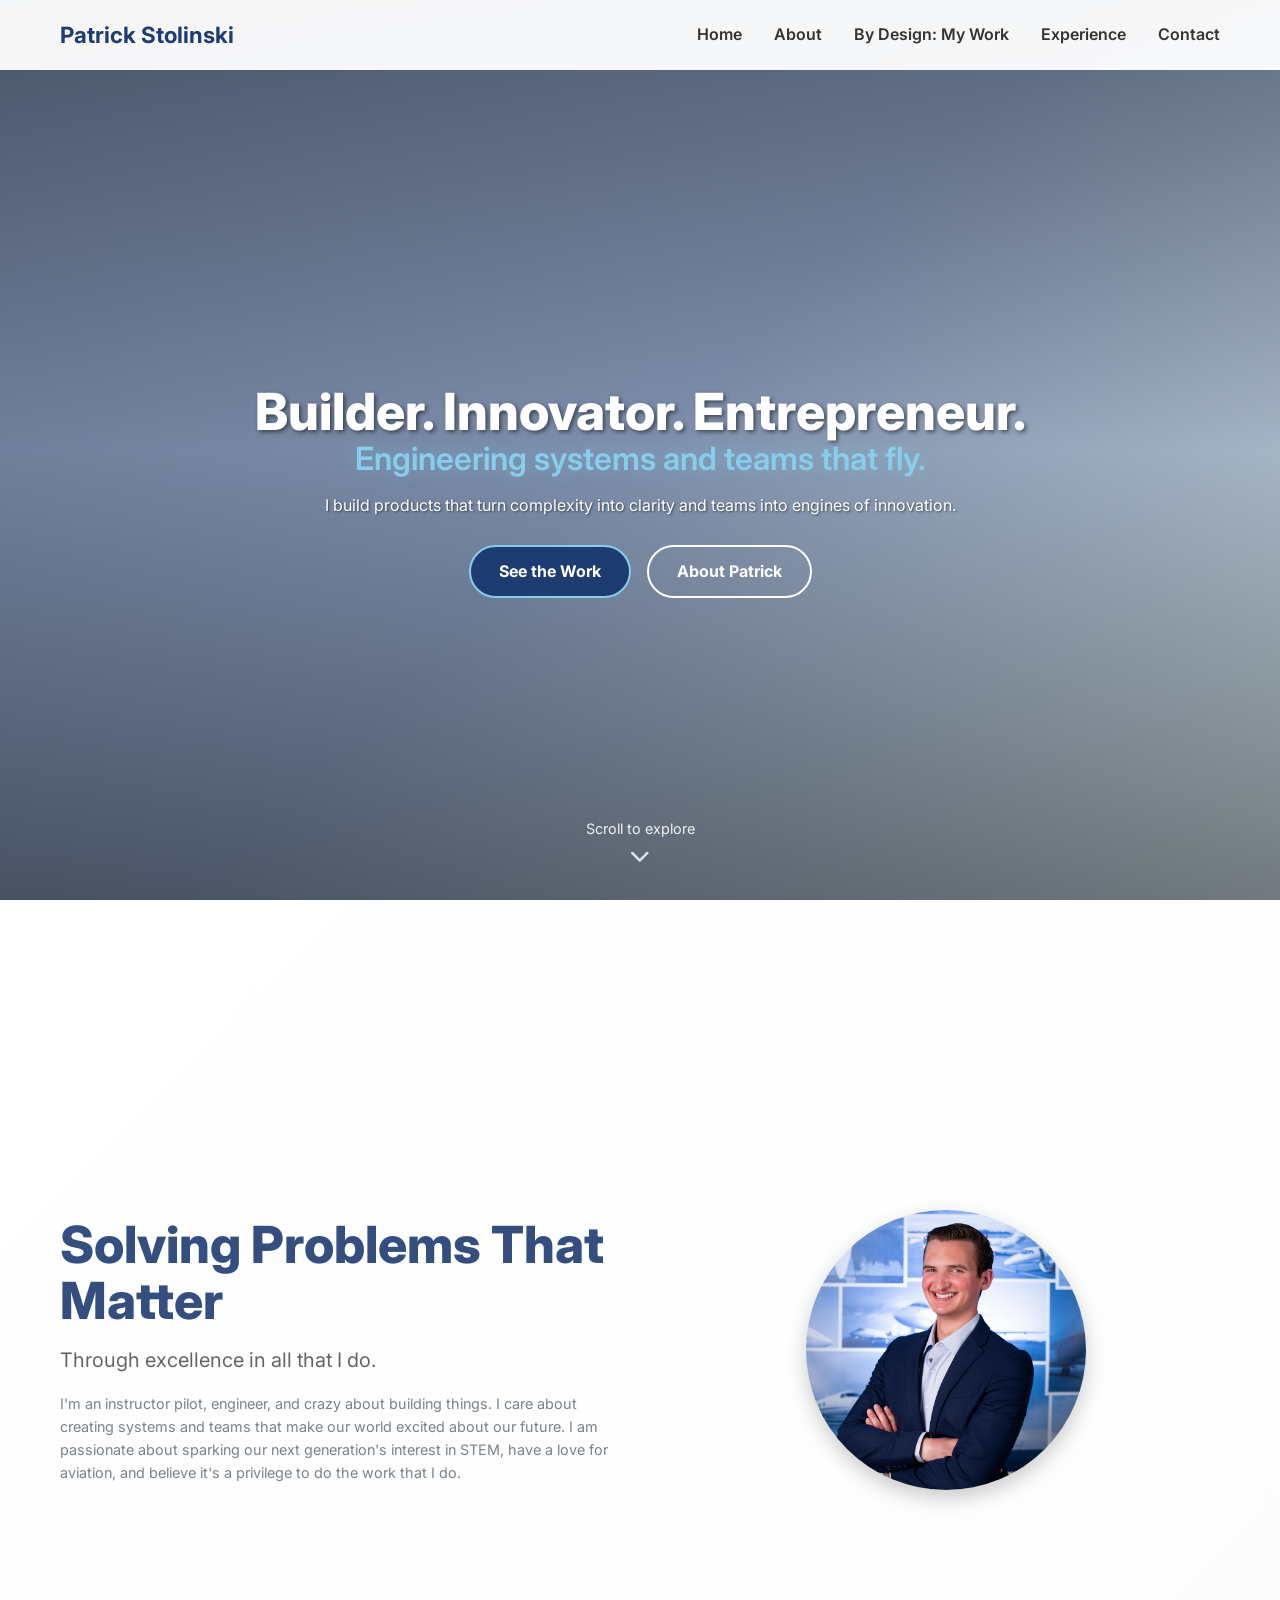
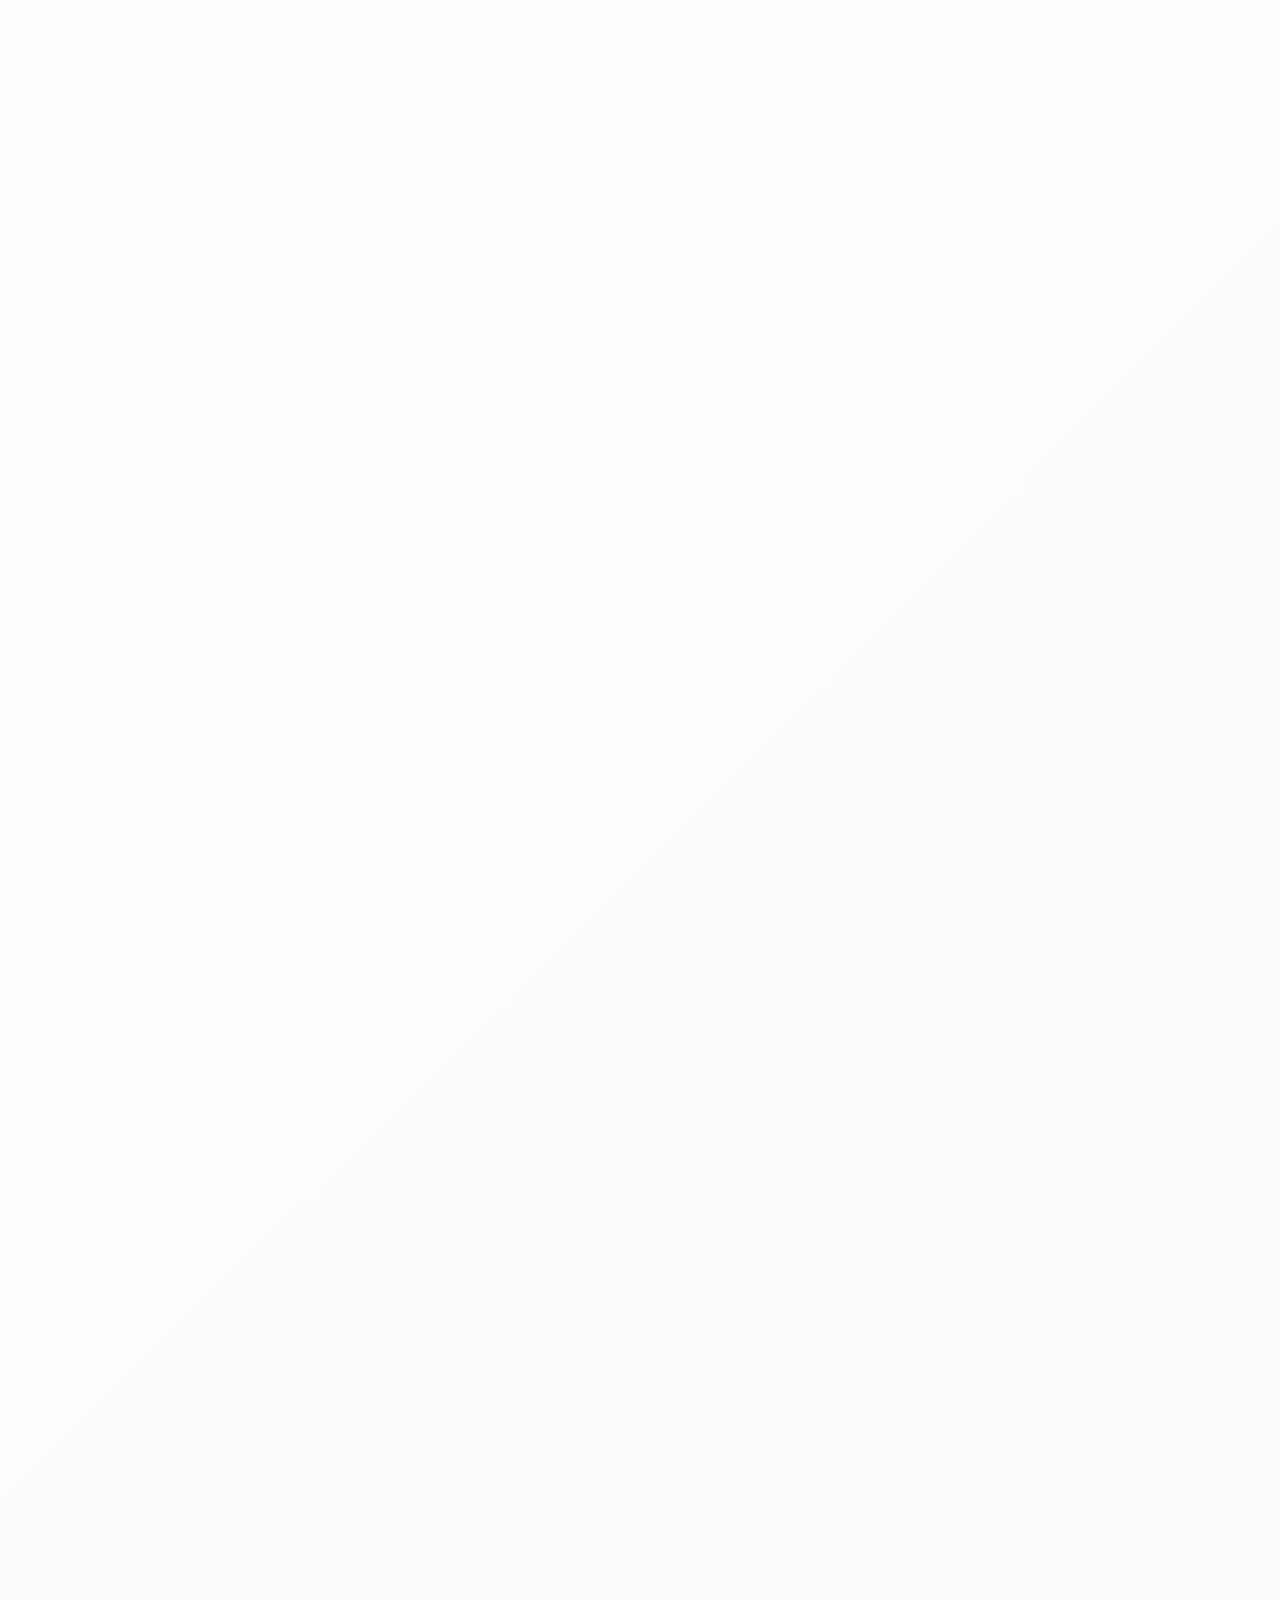
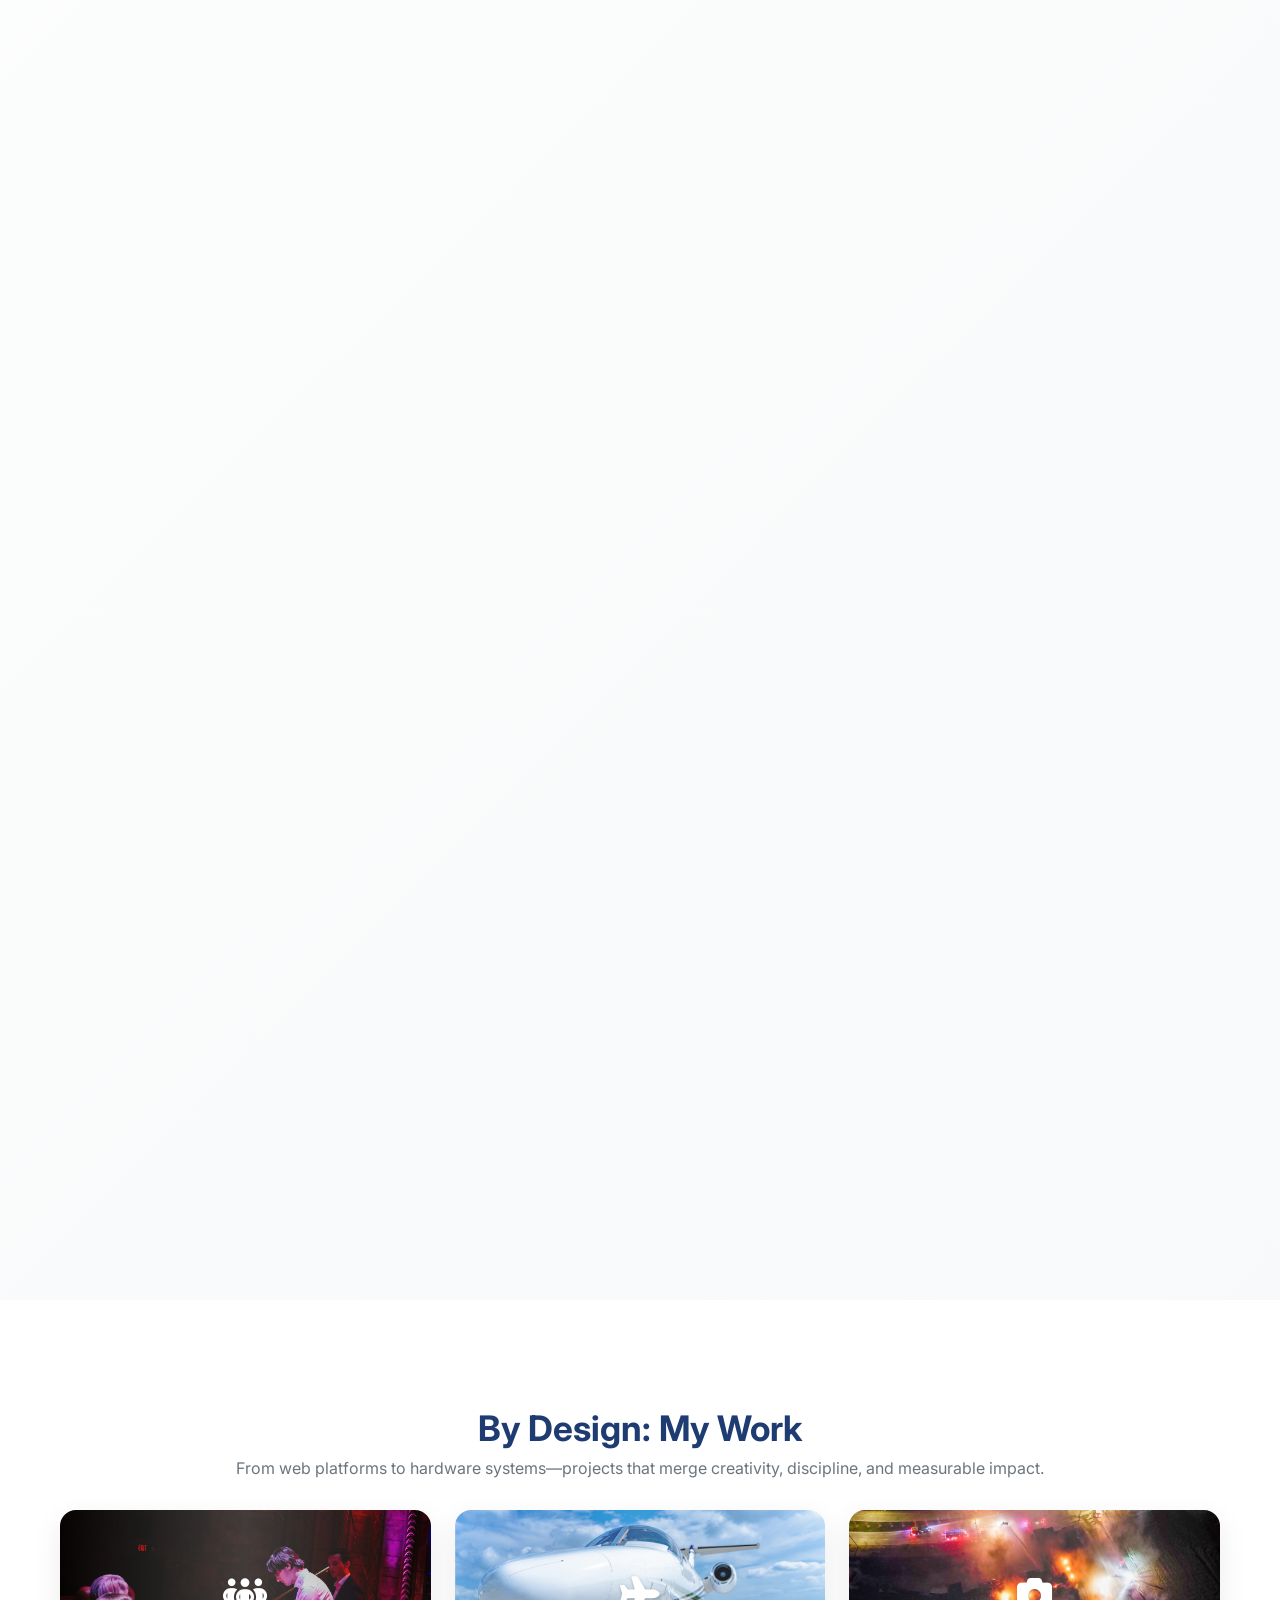
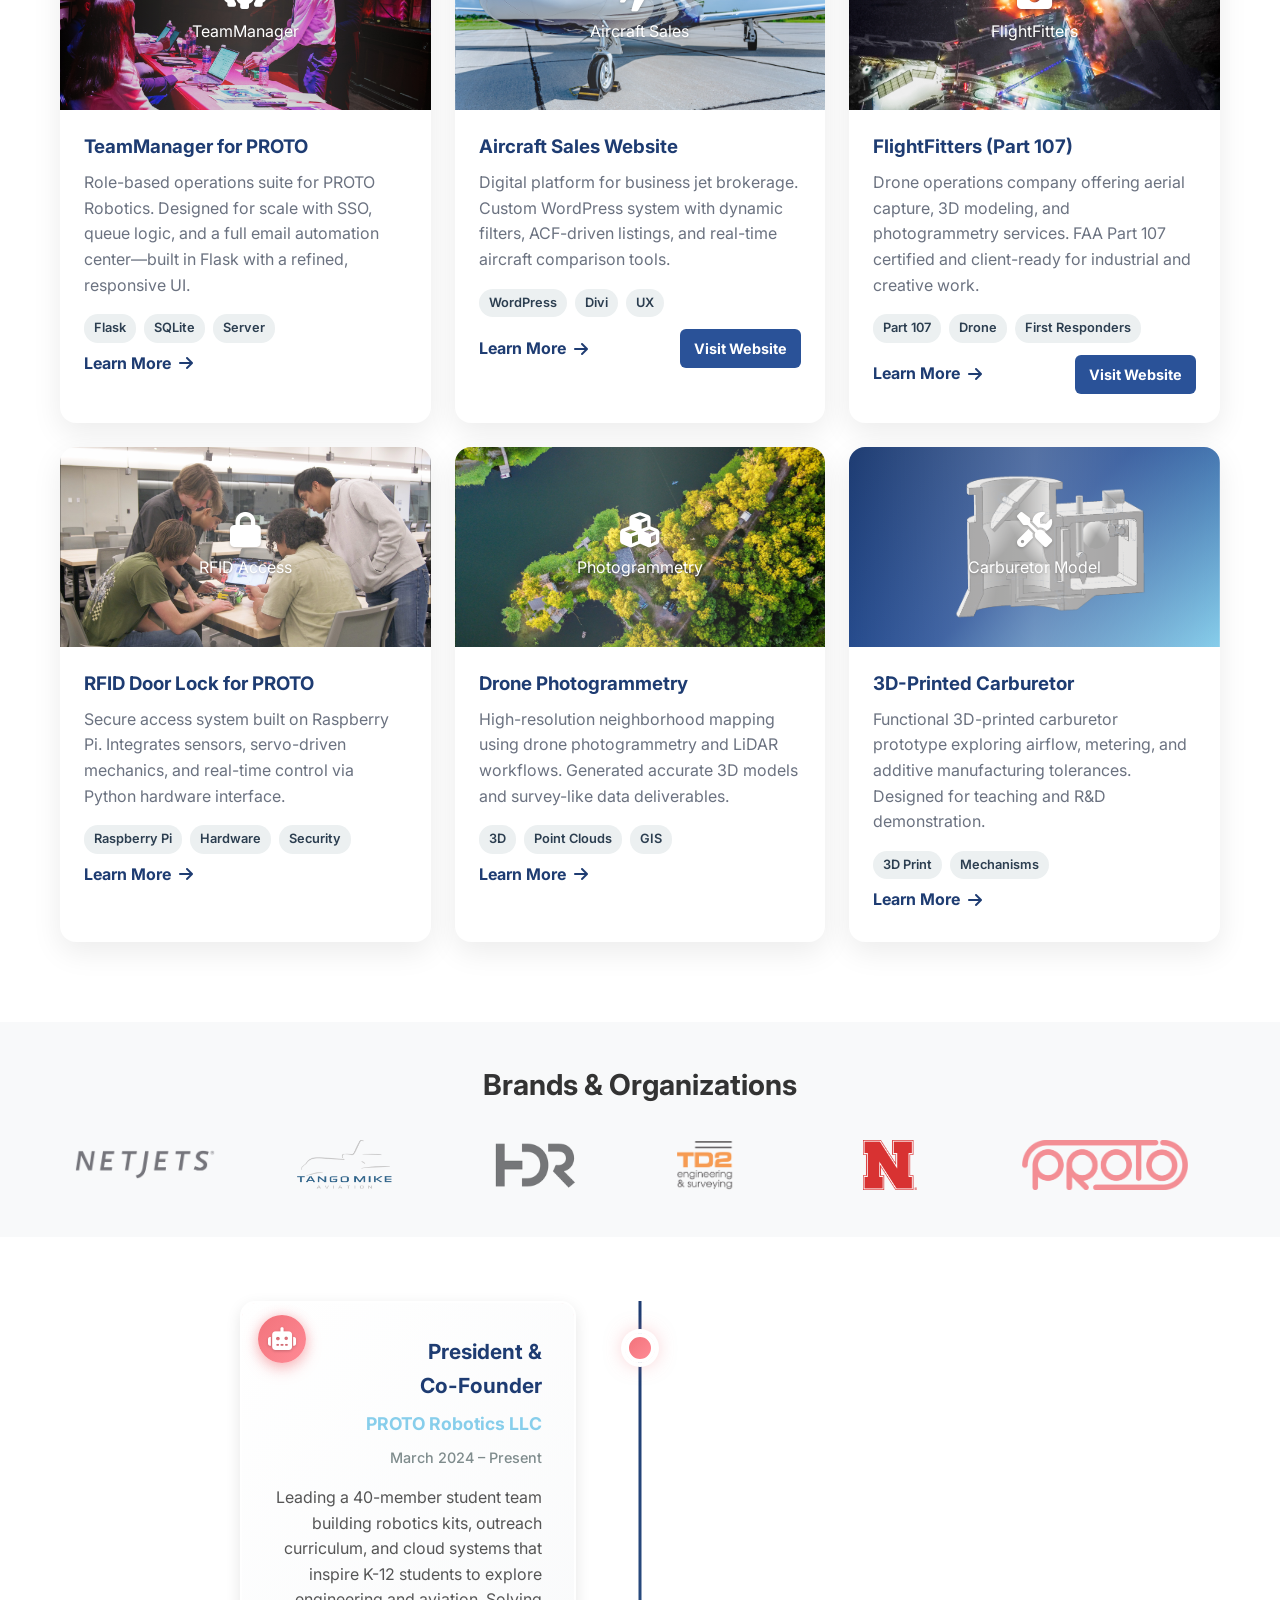
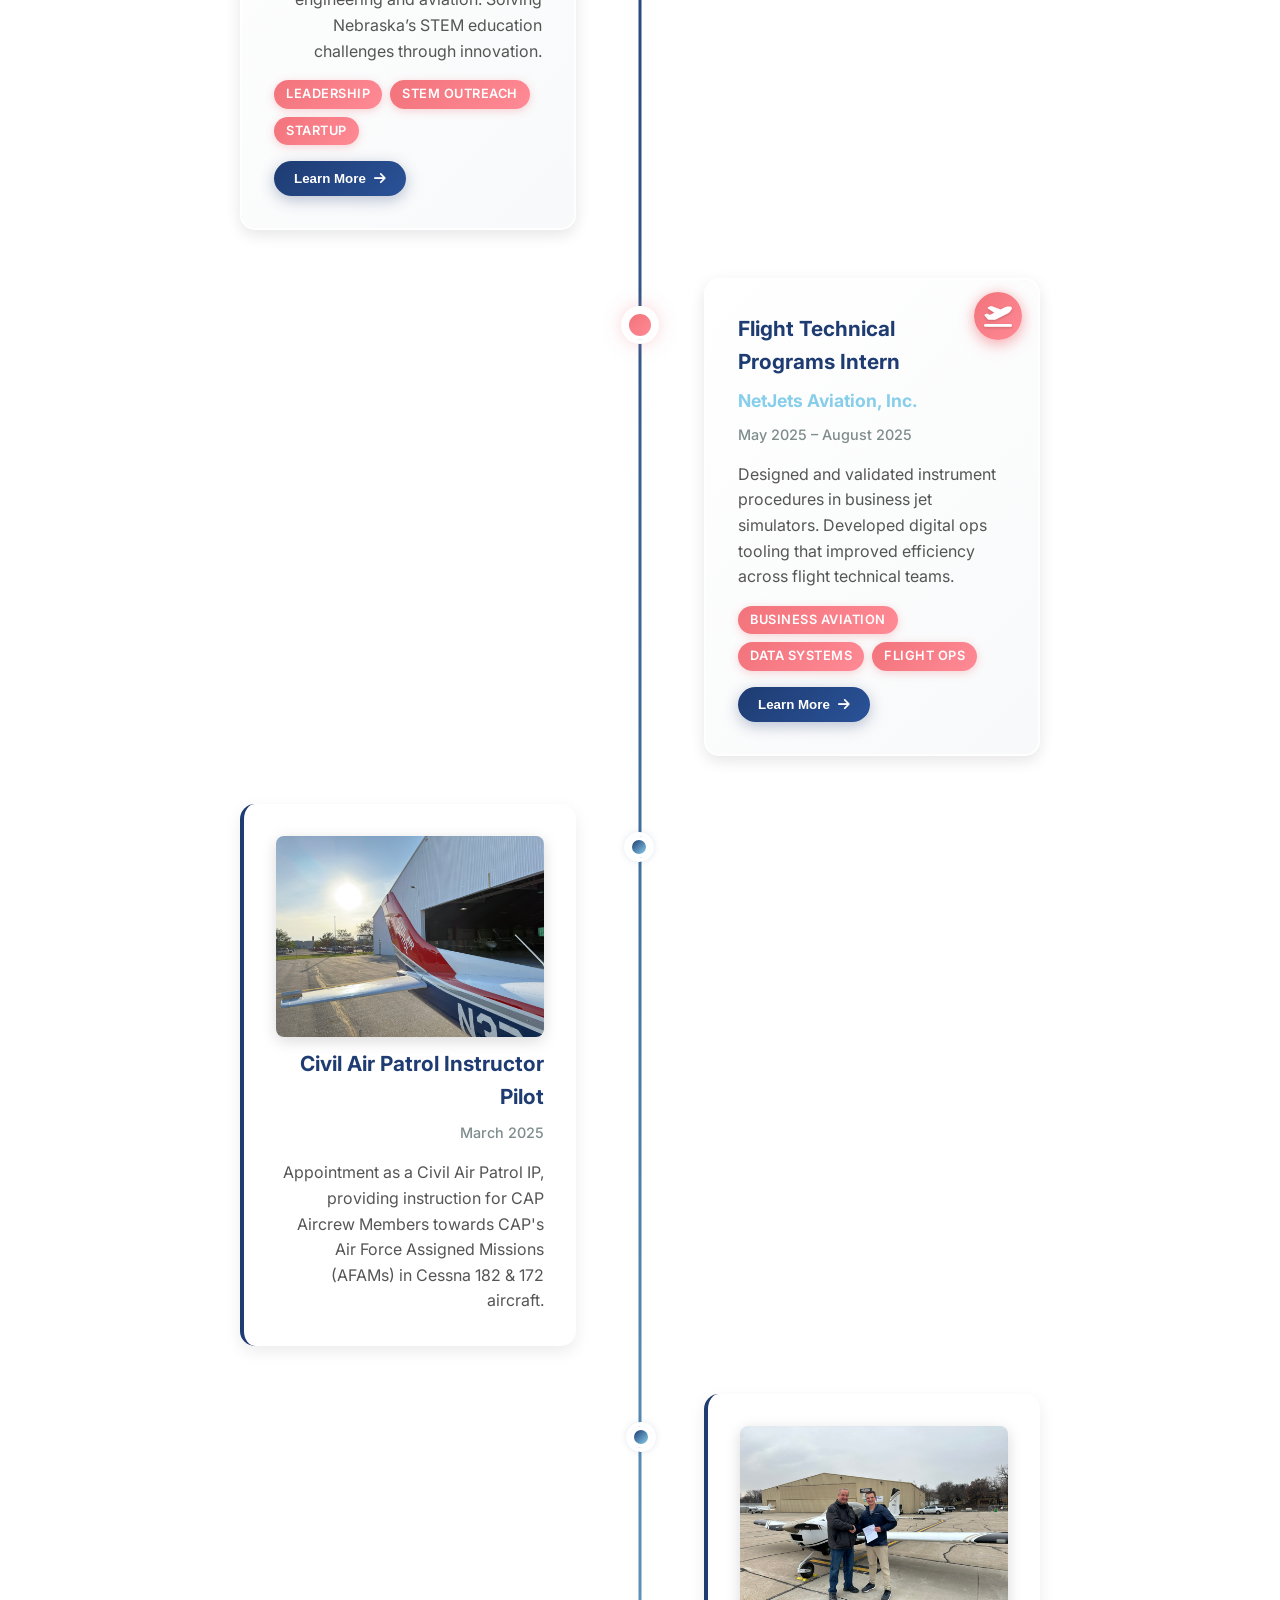
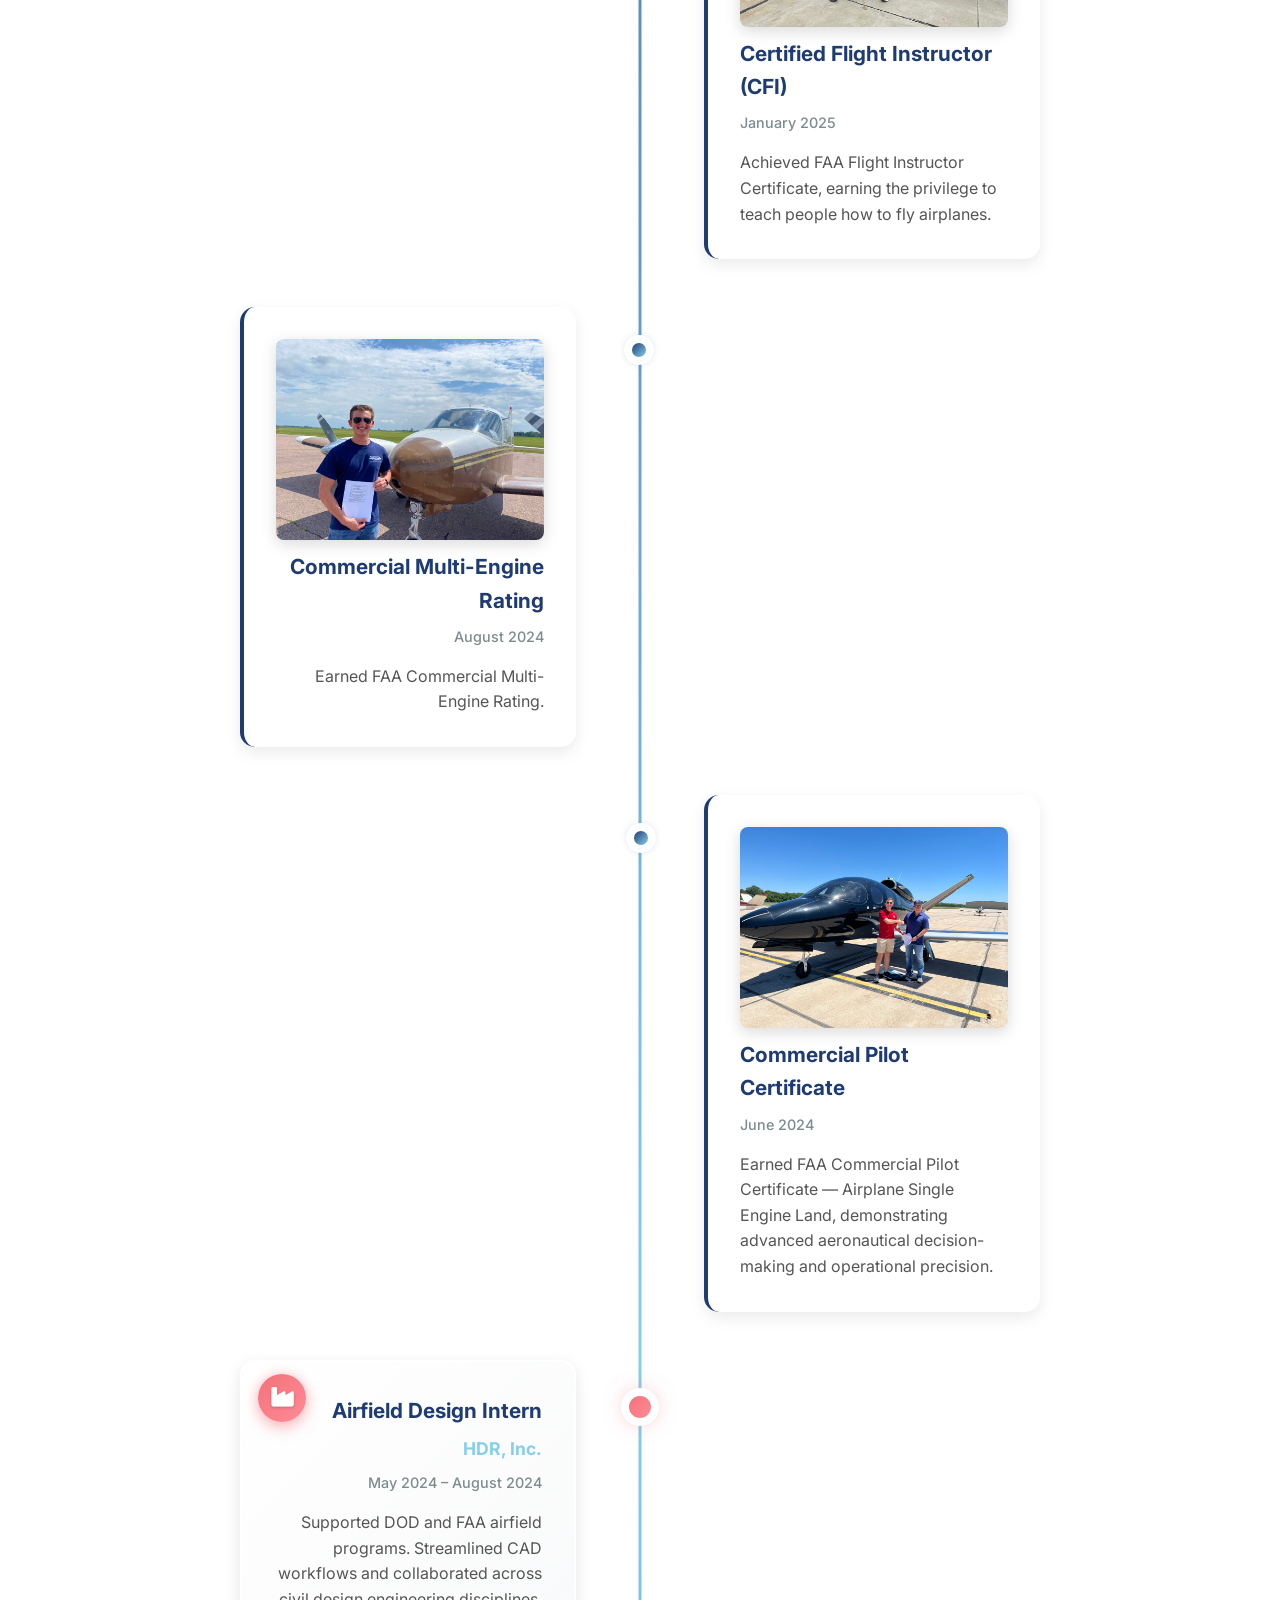
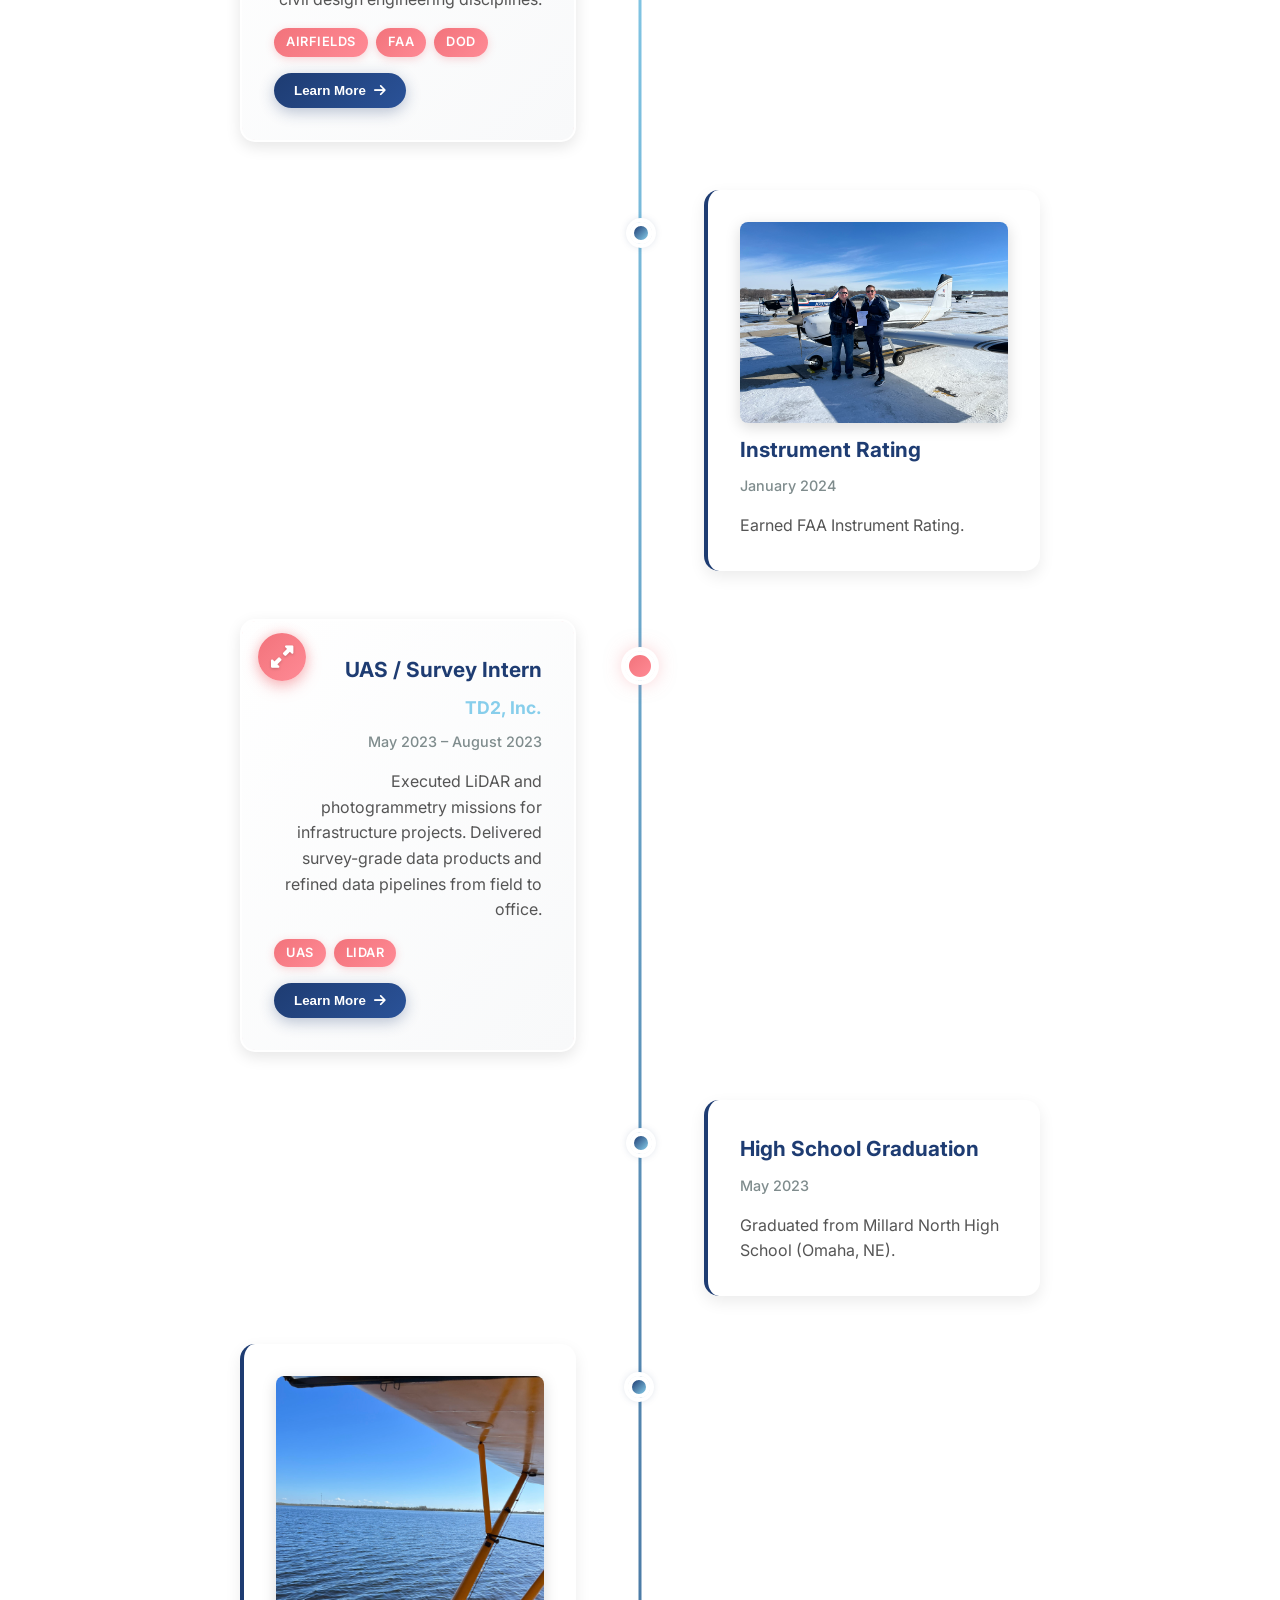
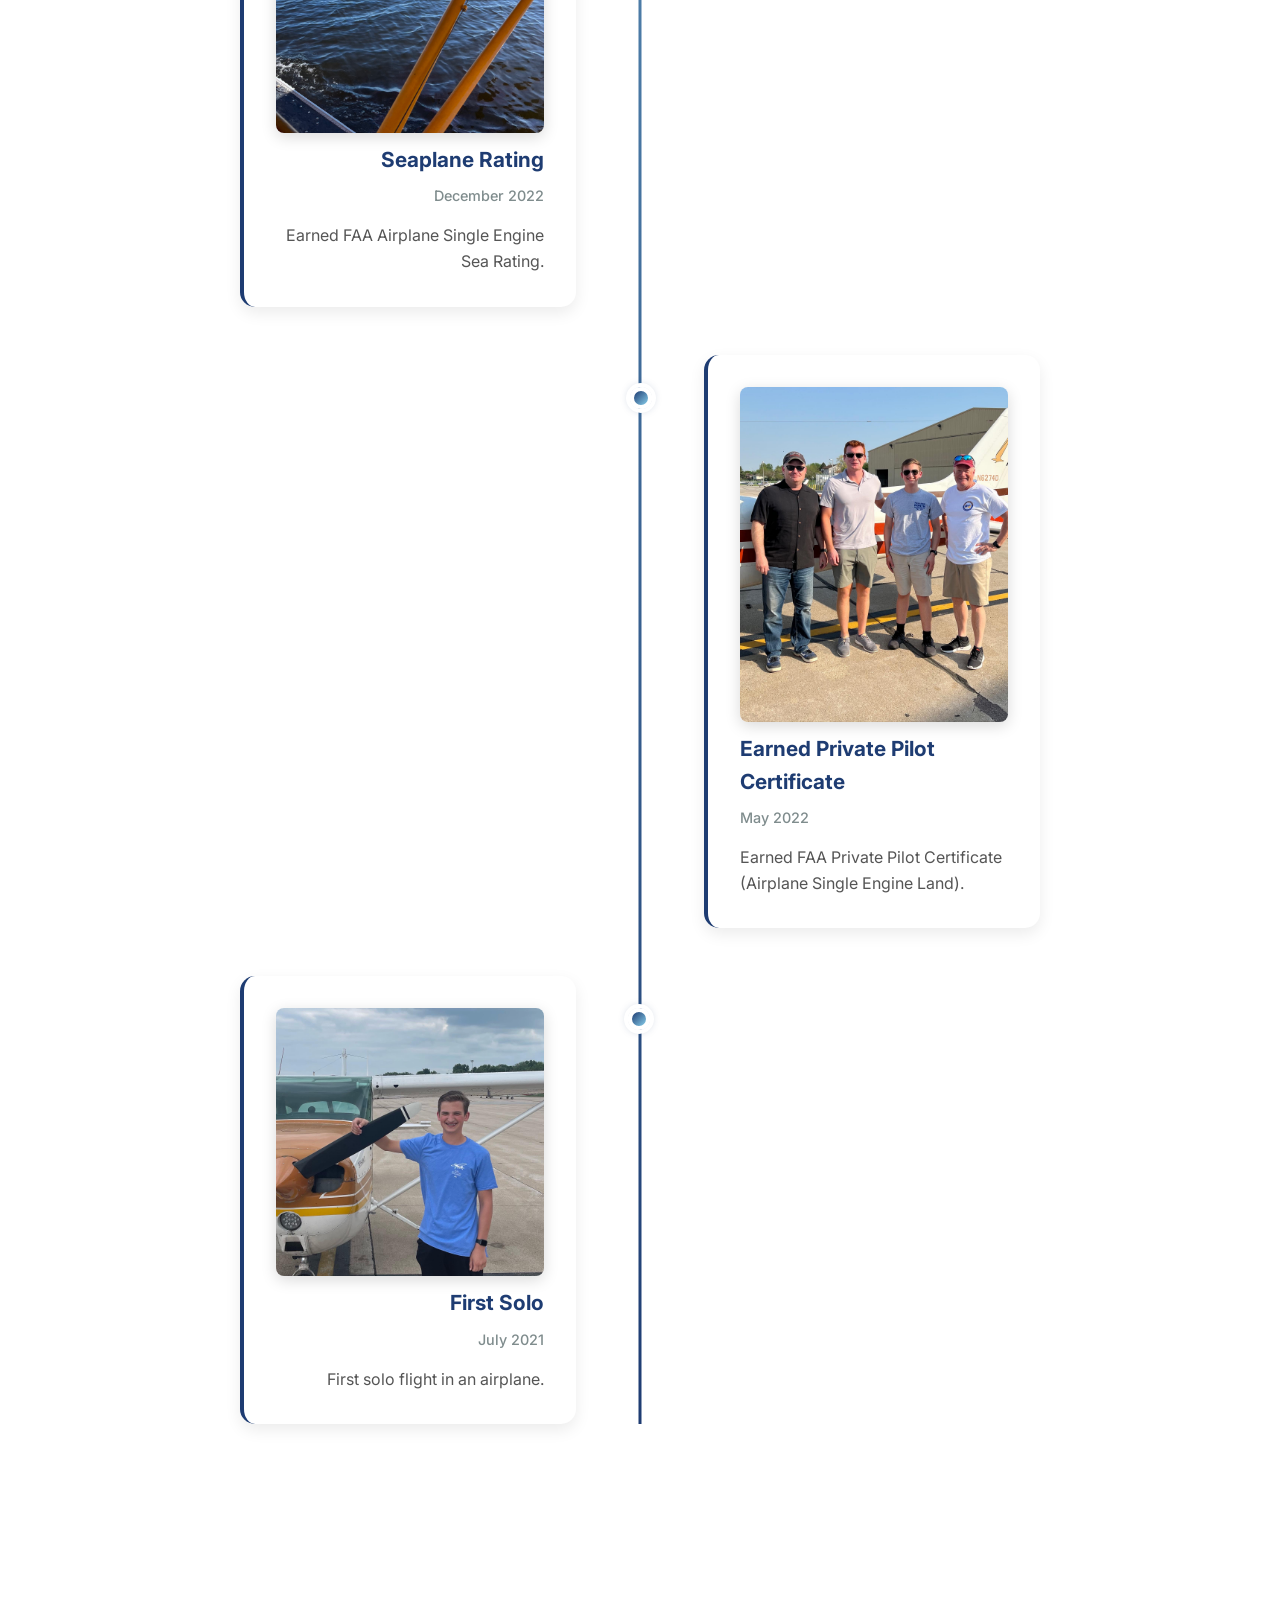
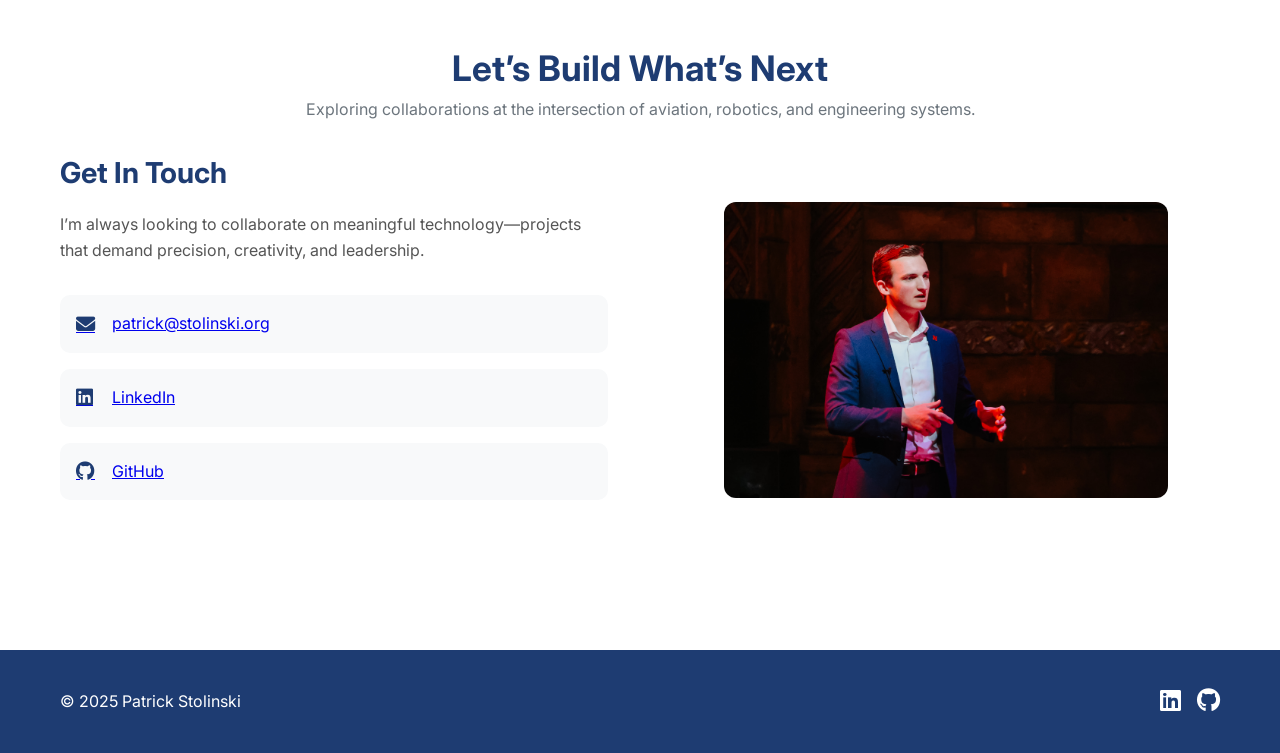
==== index.html @ f9005279 "Wording changes" ====
﻿<!DOCTYPE html>
<html lang="en">

<head>
  <!-- Basic Meta -->
  <meta charset="utf-8" />
  <meta name="viewport" content="width=device-width, initial-scale=1" />
  <title>Patrick Stolinski</title>

  <meta name="description"
    content="Portfolio of Patrick Stolinski — Aviation, Robotics, and Engineering Systems. Flight instructor, founder, and engineer specializing in technical design and leadership.">
  <meta name="keywords"
    content="Patrick Stolinski, aviation, robotics, engineering, NetJets, PROTO Robotics, flight instructor, embedded systems, web design, automation, education">

  <meta property="og:title" content="Patrick Stolinski">
  <meta property="og:description" content="Engineering precision and imagination — building systems that fly.">
  <meta property="og:image" content="https://patrickstolinski.com/img/preview.jpg">
  <meta property="og:type" content="website">
  <meta property="og:url" content="https://patrickstolinski.com">

  <!-- Google tag (gtag.js) -->
  <script async src="https://www.googletagmanager.com/gtag/js?id=G-W208R3FY4E"></script>
  <script>
    window.dataLayer = window.dataLayer || [];
    function gtag() { dataLayer.push(arguments); }
    gtag('js', new Date());

    gtag('config', 'G-W208R3FY4E');
  </script>

  <link rel="icon" type="image/svg+xml" href="favicon.svg">

  <!-- Styles & Fonts -->
  <link rel="stylesheet" href="styles.css" />
  <link rel="stylesheet" href="mobile.css" media="(max-width: 768px)" />
  <link href="https://fonts.googleapis.com/css2?family=Inter:wght@300;400;600;700&display=swap" rel="stylesheet" />
  <link rel="stylesheet" href="https://cdnjs.cloudflare.com/ajax/libs/font-awesome/6.5.0/css/all.min.css" />
</head>

<body>

  <!-- NAV -->
  <nav class="navbar">
    <div class="nav-container">
      <div class="nav-logo">
        <h2>Patrick Stolinski</h2>
      </div>
      <ul class="nav-menu">
        <li class="nav-item"><a href="#home" class="nav-link">Home</a></li>
        <li class="nav-item"><a href="#about" class="nav-link">About</a></li>
        <li class="nav-item"><a href="#projects" class="nav-link">By Design: My Work</a></li>
        <li class="nav-item"><a href="#experience" class="nav-link">Experience</a></li>
        <li class="nav-item"><a href="#contact" class="nav-link">Contact</a></li>
      </ul>
      <div class="hamburger"><span class="bar"></span><span class="bar"></span><span class="bar"></span></div>
    </div>
  </nav>

  <!-- HERO -->
  <section id="home" class="hero">
    <div class="video-background">
      <video autoplay muted playsinline webkit-playsinline loop preload="auto" poster="img/drone-poster.jpg">
        <source src="drone-footage.mp4" type="video/mp4" />
      </video>
      <div class="video-overlay"></div>
    </div>

    <div class="hero-content">
      <div class="hero-text">
        <h1 class="hero-title">
          Builder. Innovator. Entrepreneur.
          <span class="highlight">Engineering systems and teams that fly.</span>
        </h1>
        <p class="hero-subtitle">
          I build products that turn complexity into clarity and teams into
          engines of innovation.
        </p>
        <div class="hero-buttons">
          <a href="#projects" class="btn btn-primary">See the Work</a>
          <a href="#about" class="btn btn-secondary">About Patrick</a>
        </div>
      </div>
    </div>
    <div class="scroll-indicator">
      <div class="scroll-text">Scroll to explore</div>
      <div class="scroll-arrow"><i class="fas fa-chevron-down"></i></div>
    </div>
  </section>

  <!-- SCROLL SECTIONS -->
  <div class="scroll-container">
    <section id="about" class="scroll-section about-section">
      <div class="section-content">
        <div class="scroll-text">
          <h2 class="scroll-title">Solving Problems That Matter</h2>
          <p class="scroll-subtitle">Through excellence in all that I do.</p>
          <p class="scroll-description">I'm an instructor pilot, engineer, and crazy about building things. I care about
            creating systems and teams that make our world excited about our future. I am passionate about sparking our
            next generation's interest in STEM, have a love for aviation, and believe it's a privilege to do the work
            that I do.</p>
        </div>
        <div class="scroll-visual">
          <div class="portrait-card">
            <img src="img/patrick.jpg" alt="Portrait of Patrick Stolinski">
          </div>
        </div>

      </div>
    </section>

    <section class="scroll-section journey-section">
      <div class="section-content">
        <div class="scroll-text">
          <h2 class="scroll-title">Where Passion Meets Innovation</h2>
          <p class="scroll-subtitle">A background in private aviation and robotics engineering. Startup focused.</p>
          <p class="scroll-description">Whether building digital tools for pilots or hardware products for students, I
            chase one standard—operational excellence through passion for my work.</p>
        </div>
        <div class="scroll-visual">
          <div class="innovation-image">
            <img src="img/innovation.jpg" alt="Patrick speaking at a public event.">
          </div>
        </div>
      </div>
    </section>

    <section class="scroll-section skills-section">
      <div class="section-content">
        <div class="scroll-text">
          <h2 class="scroll-title">Capabilities & Certifications</h2>
          <p class="scroll-subtitle">Aviation, automation, and engineered systems.</p>
          <p class="scroll-description">A blend of flight experience, robotics, and team
            engineering—connected by a design philosophy rooted in reliability, elegance, and results.</p>
        </div>
        <div class="scroll-visual">
          <div class="skills-grid">
            <div class="skill-item"><i class="fas fa-plane-departure"></i>
              <h4>Commercial Pilot / CFI</h4>
              <p>Flight Instructor & Commercial Pilot Certificates.</p>
            </div>
            <div class="skill-item"><i class="fas fa-microchip"></i>
              <h4>Artificial Intelligence & Systems Design</h4>
              <p>Leveraging today's tools and methods to build tomorrow's solutions.</p>
            </div>
            <div class="skill-item"><i class="fas fa-diagram-project"></i>
              <h4>UNL - Robotics Engineering</h4>
              <p>A background in computer, mechanical, and electrical engineering.</p>
            </div>
            <div class="skill-item"><i class="fas fa-sitemap"></i>
              <h4>Team Leadership</h4>
              <p>A history of building teams of people to solve problems.</p>
            </div>
          </div>
        </div>
      </div>
    </section>

    <section class="scroll-section stats-section">
      <div class="section-content">
        <div class="scroll-text">
          <h2 class="scroll-title">Impact</h2>
          <p class="scroll-subtitle">Quantifiable outcomes across aviation, engineering, and outreach.</p>
        </div>

        <div class="scroll-visual">
          <div class="stats-display">
            <div class="stat-item">
              <div class="stat-number" data-target="419">0</div>
              <div class="stat-label">Flight Hours Logged</div>
            </div>
            <div class="stat-item">
              <div class="stat-number" data-target="3.97">0</div>
              <div class="stat-label">University GPA</div>
            </div>
            <div class="stat-item">
              <div class="stat-number" data-target="8">0</div>
              <div class="stat-label">FAA Ratings</div>
            </div>
            <div class="stat-item">
              <div class="stat-number" data-target="250">0</div>
              <div class="stat-label">Students Reached Through PROTO Robotics</div>
            </div>
            <div class="stat-item">
              <div class="stat-number" data-target="20">0</div>
              <div class="stat-label">Years on Earth</div>
            </div>
          </div>
        </div>
      </div>
    </section>


  </div>

  <!-- PROJECTS -->
  <section id="projects" class="projects">
    <div class="container">
      <div class="section-header">
        <h2>By Design: My Work</h2>
        <p>From web platforms to hardware systems—projects that merge creativity, discipline, and measurable impact.</p>
      </div>

      <div class="projects-grid">
        <!-- TeamManager -->
        <article class="project-card" data-project="teammanager">
          <div class="project-image" style="--img:url('img/teammanager.jpg')">
            <div class="project-placeholder"><i class="fas fa-people-group"></i>
              <p>TeamManager</p>
            </div>
          </div>
          <div class="project-content">
            <h3>TeamManager for PROTO</h3>
            <p>Role-based operations suite for PROTO Robotics. Designed for scale with SSO, queue logic, and a full
              email automation center—built in Flask with a refined, responsive UI.</p>
            <div class="project-tags"><span class="tag">Flask</span><span class="tag">SQLite</span><span
                class="tag">Server</span></div>
            <a href="#" class="project-link">Learn More <i class="fas fa-arrow-right"></i></a>
          </div>
        </article>

        <!-- Aircraft Sales -->
        <article class="project-card" data-project="aircraftsales">
          <div class="project-image" style="--img:url('img/aircraft-sales.jpg')">
            <div class="project-placeholder"><i class="fas fa-plane"></i>
              <p>Aircraft Sales</p>
            </div>
          </div>
          <div class="project-content">
            <h3>Aircraft Sales Website</h3>
            <p>Digital platform for business jet brokerage. Custom WordPress system with dynamic filters, ACF-driven
              listings, and real-time aircraft comparison tools.</p>
            <div class="project-tags">
              <span class="tag">WordPress</span>
              <span class="tag">Divi</span>
              <span class="tag">UX</span>
            </div>
            <div class="project-buttons">
              <a href="#" class="project-link">Learn More <i class="fas fa-arrow-right"></i></a>
              <a href="https://tangomike.aero" target="_blank" rel="noopener noreferrer" class="btn small website-btn"
                data-nomodal>
                Visit Website
              </a>
            </div>
          </div>
        </article>


        <!-- FlightFitters -->
        <article class="project-card" data-project="flightfitters">
          <div class="project-image" style="--img:url('img/flightfitters.jpg')">
            <div class="project-placeholder"><i class="fas fa-camera"></i>
              <p>FlightFitters</p>
            </div>
          </div>
          <div class="project-content">
            <h3>FlightFitters (Part 107)</h3>
            <p>Drone operations company offering aerial capture, 3D modeling, and photogrammetry services. FAA Part 107
              certified and client-ready for industrial and creative work.</p>
            <div class="project-tags">
              <span class="tag">Part 107</span>
              <span class="tag">Drone</span>
              <span class="tag">First Responders</span>
            </div>
            <div class="project-buttons">
              <a href="#" class="project-link">Learn More <i class="fas fa-arrow-right"></i></a>
              <a href="https://flightfitters.com" target="_blank" rel="noopener noreferrer"
                class="btn small website-btn" data-nomodal>
                Visit Website
              </a>
            </div>
          </div>
        </article>


        <!-- RFID Lock -->
        <article class="project-card" data-project="rfidaccess">
          <div class="project-image" style="--img:url('img/prototeam.jpeg')">
            <div class="project-placeholder"><i class="fas fa-lock"></i>
              <p>RFID Access</p>
            </div>
          </div>
          <div class="project-content">
            <h3>RFID Door Lock for PROTO</h3>
            <p>Secure access system built on Raspberry Pi. Integrates sensors, servo-driven mechanics, and real-time
              control via Python hardware interface.</p>
            <div class="project-tags"><span class="tag">Raspberry Pi</span><span class="tag">Hardware</span><span
                class="tag">Security</span></div>
            <a href="#" class="project-link">Learn More <i class="fas fa-arrow-right"></i></a>
          </div>
        </article>

        <!-- Photogrammetry -->
        <article class="project-card" data-project="photogrammetry">
          <div class="project-image" style="--img:url('img/photogrammetry.jpg')">
            <div class="project-placeholder"><i class="fas fa-cubes"></i>
              <p>Photogrammetry</p>
            </div>
          </div>
          <div class="project-content">
            <h3>Drone Photogrammetry</h3>
            <p>High-resolution neighborhood mapping using drone photogrammetry and LiDAR workflows. Generated accurate
              3D models and survey-like data deliverables.</p>
            <div class="project-tags"><span class="tag">3D</span><span class="tag">Point Clouds</span><span
                class="tag">GIS</span></div>
            <a href="#" class="project-link">Learn More <i class="fas fa-arrow-right"></i></a>
          </div>
        </article>

        <!-- Carburetor -->
        <article class="project-card" data-project="carburetor">
          <div class="project-image" style="--img:url('img/carb.png')">
            <div class="project-placeholder"><i class="fas fa-screwdriver-wrench"></i>
              <p>Carburetor Model</p>
            </div>
          </div>
          <div class="project-content">
            <h3>3D-Printed Carburetor</h3>
            <p>Functional 3D-printed carburetor prototype exploring airflow, metering, and additive manufacturing
              tolerances. Designed for teaching and R&D demonstration.</p>
            <div class="project-tags"><span class="tag">3D Print</span><span class="tag">Mechanisms</span></div>
            <a href="#" class="project-link">Learn More <i class="fas fa-arrow-right"></i></a>
          </div>
        </article>
      </div>
    </div>
  </section>

  <section class="brands">
    <div class="container">
      <h3>Brands & Organizations</h3>
      <div class="brands-logos">
        <a href="https://www.netjets.com" target="_blank" rel="noopener noreferrer">
          <img src="img/netjets.png" alt="NetJets" style="width:140px;">
        </a>
        <a href="https://tangomike.aero" target="_blank" rel="noopener noreferrer">
          <img src="img/tangomike.png" alt="Tango Mike Aviation" style="width:180px;">
        </a>
        <a href="https://hdrinc.com" target="_blank" rel="noopener noreferrer">
          <img src="img/hdr.png" alt="HDR, Inc." style="width:120px;">
        </a>
        <a href="https://www.td2co.com" target="_blank" rel="noopener noreferrer">
          <img src="img/td2.png" alt="TD2, Inc." style="width:140px;">
        </a>
        <a href="https://www.unl.edu" target="_blank" rel="noopener noreferrer">
          <img src="img/unl.png" alt="University of Nebraska–Lincoln" style="width:150px;">
        </a>
        <a id="experience" href="https://protorobotics.org" target="_blank" rel="noopener noreferrer">
          <img src="img/proto.png" alt="PROTO Robotics" style="width:200px;">
        </a>
      </div>
    </div>
  </section>


  <div class="timeline">

    <!-- PROTO Robotics -->
    <div class="timeline-item luxury-brand" data-brand="brand0">
      <div class="timeline-marker luxury-marker"></div>
      <div class="timeline-content luxury-content">
        <div class="brand-logo"><i class="fas fa-robot"></i></div>
        <h3>President &amp;<br>Co-Founder</h3>
        <h4>PROTO Robotics LLC</h4>
        <span class="timeline-date">March 2024 – Present</span>
        <p>Leading a 40-member student team building robotics kits, outreach curriculum, and cloud systems that inspire
          K-12 students to explore engineering and aviation. Solving Nebraska’s STEM education challenges through
          innovation.</p>
        <div class="brand-tags">
          <span class="brand-tag">Leadership</span>
          <span class="brand-tag">STEM Outreach</span>
          <span class="brand-tag">Startup</span>
        </div>
        <button class="brand-learn-more">Learn More <i class="fas fa-arrow-right"></i></button>
      </div>
    </div>


    <!-- NetJets -->
    <div class="timeline-item luxury-brand" data-brand="brand1">
      <div class="timeline-marker luxury-marker"></div>
      <div class="timeline-content luxury-content">
        <div class="brand-logo"><i class="fas fa-plane-departure"></i></div>
        <h3>Flight Technical<br>Programs Intern</h3>
        <h4>NetJets Aviation, Inc.</h4>
        <span class="timeline-date">May 2025 – August 2025</span>
        <p>Designed and validated instrument procedures in business jet simulators. Developed digital ops tooling that
          improved efficiency across flight technical teams.</p>
        <div class="brand-tags">
          <span class="brand-tag">Business Aviation</span>
          <span class="brand-tag">Data Systems</span>
          <span class="brand-tag">Flight Ops</span>
        </div>
        <button class="brand-learn-more">Learn More <i class="fas fa-arrow-right"></i></button>
      </div>
    </div>

    <div class="timeline-item milestone">
      <div class="timeline-marker milestone-marker"></div>
      <div class="timeline-content">
        <div class="timeline-image">
          <img src="img/cap.JPEG" alt="Civil Air Patrol Instructor Pilot">
        </div>
        <h3>Civil Air Patrol Instructor Pilot</h3>
        <span class="timeline-date">March 2025</span>
        <p>Appointment as a Civil Air Patrol IP, providing instruction for CAP Aircrew Members towards CAP's Air Force
          Assigned Missions (AFAMs) in Cessna 182 & 172 aircraft.</p>
      </div>
    </div>

    <div class="timeline-item milestone">
      <div class="timeline-marker milestone-marker"></div>
      <div class="timeline-content">
        <div class="timeline-image">
          <img src="img/cfi.JPEG" alt="Certified Flight Instructor">
        </div>
        <h3>Certified Flight Instructor (CFI)</h3>
        <span class="timeline-date">January 2025</span>
        <p>Achieved FAA Flight Instructor Certificate, earning the privilege to teach people how to fly airplanes.</p>
      </div>
    </div>

    <div class="timeline-item milestone">
      <div class="timeline-marker milestone-marker"></div>
      <div class="timeline-content">
        <div class="timeline-image">
          <img src="img/cmel.JPEG" alt="Commercial Multi-Engine Land">
        </div>
        <h3>Commercial Multi-Engine Rating</h3>
        <span class="timeline-date">August 2024</span>
        <p>Earned FAA Commercial Multi-Engine Rating.</p>
      </div>
    </div>

    <div class="timeline-item milestone">
      <div class="timeline-marker milestone-marker"></div>
      <div class="timeline-content">
        <div class="timeline-image">
          <img src="img/csel.JPEG" alt="Commercial Single Engine Land">
        </div>
        <h3>Commercial Pilot Certificate</h3>
        <span class="timeline-date">June 2024</span>
        <p>Earned FAA Commercial Pilot Certificate — Airplane Single Engine Land, demonstrating advanced aeronautical
          decision-making and operational precision.</p>
      </div>
    </div>

    <!-- HDR -->
    <div class="timeline-item luxury-brand" data-brand="brand2">
      <div class="timeline-marker luxury-marker"></div>
      <div class="timeline-content luxury-content">
        <div class="brand-logo"><i class="fas fa-industry"></i></div>
        <h3>Airfield Design Intern</h3>
        <h4>HDR, Inc.</h4>
        <span class="timeline-date">May 2024 – August 2024</span>
        <p>Supported DOD and FAA airfield programs. Streamlined CAD workflows and collaborated across civil design
          engineering disciplines.</p>
        <div class="brand-tags">
          <span class="brand-tag">Airfields</span>
          <span class="brand-tag">FAA</span>
          <span class="brand-tag">DOD</span>
        </div>
        <button class="brand-learn-more">Learn More <i class="fas fa-arrow-right"></i></button>
      </div>
    </div>

    <div class="timeline-item milestone">
      <div class="timeline-marker milestone-marker"></div>
      <div class="timeline-content">
        <div class="timeline-image">
          <img src="img/ira.JPEG" alt="Instrument Rating Airplane">
        </div>
        <h3>Instrument Rating</h3>
        <span class="timeline-date">January 2024</span>
        <p>Earned FAA Instrument Rating.</p>
      </div>
    </div>

    <!-- TD2 -->
    <div class="timeline-item luxury-brand" data-brand="brand3">
      <div class="timeline-marker luxury-marker"></div>
      <div class="timeline-content luxury-content">
        <div class="brand-logo"><i class="fas fa-up-right-and-down-left-from-center"></i></div>
        <h3>UAS / Survey Intern</h3>
        <h4>TD2, Inc.</h4>
        <span class="timeline-date">May 2023 – August 2023</span>
        <p>Executed LiDAR and photogrammetry missions for infrastructure projects. Delivered survey-grade data products
          and refined data pipelines from field to office.</p>
        <div class="brand-tags">
          <span class="brand-tag">UAS</span>
          <span class="brand-tag">LiDAR</span>
        </div>
        <button class="brand-learn-more">Learn More <i class="fas fa-arrow-right"></i></button>
      </div>
    </div>

    <div class="timeline-item milestone">
      <div class="timeline-marker milestone-marker"></div>
      <div class="timeline-content">
        <h3>High School Graduation</h3>
        <span class="timeline-date">May 2023</span>
        <p>Graduated from Millard North High School (Omaha, NE).</p>
      </div>
    </div>

    <div class="timeline-item milestone">
      <div class="timeline-marker milestone-marker"></div>
      <div class="timeline-content">
        <div class="timeline-image">
          <img src="img/ases.JPEG" alt="Seaplane Rating">
        </div>
        <h3>Seaplane Rating</h3>
        <span class="timeline-date">December 2022</span>
        <p>Earned FAA Airplane Single Engine Sea Rating.</p>
      </div>
    </div>

    <div class="timeline-item milestone">
      <div class="timeline-marker milestone-marker"></div>
      <div class="timeline-content">
        <div class="timeline-image">
          <img src="img/asel.JPEG" alt="Private Pilot Certificate">
        </div>
        <h3>Earned Private Pilot Certificate</h3>
        <span class="timeline-date">May 2022</span>
        <p>Earned FAA Private Pilot Certificate (Airplane Single Engine Land).</p>
      </div>
    </div>

    <div class="timeline-item milestone">
      <div class="timeline-marker milestone-marker"></div>
      <div class="timeline-content">
        <div class="timeline-image">
          <img src="img/solo.JPEG" alt="First Solo">
        </div>
        <h3>First Solo</h3>
        <span class="timeline-date">July 2021</span>
        <p>First solo flight in an airplane.</p>
      </div>
    </div>




  </div>

  <!-- MODAL (content filled by script) -->
  <div id="brand-modal" class="brand-modal">
    <div class="modal-overlay"></div>
    <div class="modal-content">

      <button type="button" class="modal-close" aria-label="Close">&times;</button>
      <div class="modal-header">
        <div class="modal-brand-logo"><i class="fas fa-gem"></i></div>
        <h2 class="modal-title">Role Details</h2>
        <h3 class="modal-company">Company</h3>
        <p class="modal-location"><i class="fas fa-location-dot"></i> Location</p>
      </div>

      <div class="modal-body">
        <div class="modal-image">
          <div class="image-placeholder">
            <i class="fas fa-plane"></i>
            <p>Experience Highlight</p>
          </div>
        </div>
        <div class="modal-details">
          <h4>Key Achievements</h4>
          <ul></ul>
          <h4>Technologies & Skills</h4>
          <div class="modal-skills"></div>
        </div>
      </div>
    </div>
  </div>

  <!-- PROJECT MODAL (content filled by script) -->
  <div id="project-modal" class="project-modal">
    <div class="modal-overlay"></div>
    <div class="modal-content">
      <button type="button" class="modal-close" aria-label="Close">&times;</button>

      <div class="modal-header">
        <div class="modal-project-logo"><i class="fas fa-rocket"></i></div>
        <h2 class="modal-title">Project Title</h2>
        <h3 class="modal-subtitle">Subtitle</h3>
      </div>

      <div class="modal-body">
        <div class="modal-image">
          <div class="image-placeholder">
            <i class="fas fa-image"></i>
            <p>Project Preview</p>
          </div>
        </div>
        <div class="modal-details">
          <h4>Overview</h4>
          <p class="modal-description"></p>
          <h4>Key Features</h4>
          <ul class="modal-features"></ul>
          <h4>Technologies Used</h4>
          <div class="modal-skills"></div>
        </div>
      </div>
    </div>
  </div>


  <!-- CONTACT -->
  <section id="contact" class="contact">
    <div class="container">
      <div class="section-header">
        <h2>Let’s Build What’s Next</h2>
        <p>Exploring collaborations at the intersection of aviation, robotics, and engineering systems.</p>

      </div>
      <div class="contact-content">
        <div class="contact-info">
          <h3>Get In Touch</h3>
          <p>I’m always looking to collaborate on meaningful technology—projects that demand precision, creativity, and
            leadership.</p>
          <div class="contact-methods">
            <a class="contact-method" href="mailto:patrick@stolinski.org" target="_blank" rel="noopener noreferrer">
              <i class="fas fa-envelope"></i><span>patrick@stolinski.org</span>
            </a>
            <a class="contact-method" href="https://www.linkedin.com/in/pstolinski" target="_blank"
              rel="noopener noreferrer">
              <i class="fab fa-linkedin"></i><span>LinkedIn</span>
            </a>
            <a class="contact-method" href="https://github.com/pstolinski" target="_blank" rel="noopener noreferrer">
              <i class="fab fa-github"></i><span>GitHub</span>
            </a>
          </div>

        </div>
        <div class="contact-form">
          <div class="image-placeholder">
            <img src="img/ps.jpg" alt="Patrick">
            <p style="margin-top:10px; color:#666; font-size:0.95em;">
            </p>
          </div>
        </div>

      </div>
    </div>
  </section>

  <!-- FOOTER -->
  <footer class="footer">
    <div class="container">
      <div class="footer-content">
        <div class="footer-text">
          <p>&copy; 2025 Patrick Stolinski</p>
        </div>
        <div class="footer-social">
          <a href="https://www.linkedin.com/in/pstolinski" class="social-link" target="_blank" rel="noopener noreferrer"
            aria-label="LinkedIn">
            <i class="fab fa-linkedin"></i>
          </a>
          <a href="https://github.com/pstolinski" class="social-link" target="_blank" rel="noopener noreferrer"
            aria-label="GitHub">
            <i class="fab fa-github"></i>
          </a>
        </div>
      </div>
    </div>
  </footer>


  <script src="script.js"></script>
</body>

</html>
---- styles.css ----
﻿/* Base */
* {
  margin: 0;
  padding: 0;
  box-sizing: border-box;
}

:root {
  --blue: #1e3c72;
  /* primary */
  --blue-2: #2a5298;
  --sky: #87ceeb;
  --proto-red: #F2737B;
  --text: #333;
}

html,
body {
  height: 100%;
}

body {
  font-family: 'Inter', system-ui, Segoe UI, Arial, sans-serif;
  line-height: 1.6;
  color: var(--text);
  overflow-x: hidden;
  background: #fff;
}

.container {
  max-width: 1200px;
  margin: 0 auto;
  padding: 0 20px;
}

/* Navbar */
.navbar {
  position: fixed;
  top: 0;
  width: 100%;
  background: rgba(255, 255, 255, .95);
  backdrop-filter: blur(10px);
  z-index: 1000;
  transition: .3s;
}

.nav-container {
  max-width: 1200px;
  margin: 0 auto;
  padding: 0 20px;
  height: 70px;
  display: flex;
  align-items: center;
  justify-content: space-between;
}

.nav-logo h2 {
  color: var(--blue);
  font-weight: 700;
  font-size: 1.4rem;
  white-space: nowrap;
}

.nav-menu {
  display: flex;
  list-style: none;
  gap: 2rem;
}

.nav-link {
  text-decoration: none;
  color: #333;
  font-weight: 600;
  position: relative;
}

.nav-link:hover {
  color: var(--blue);
}

.nav-link::after {
  content: '';
  position: absolute;
  left: 0;
  bottom: -6px;
  height: 2px;
  width: 0;
  background: var(--sky);
  transition: width .3s;
}

.nav-link:hover::after {
  width: 100%;
}

.hamburger {
  display: none;
  flex-direction: column;
  cursor: pointer;
}

.bar {
  width: 24px;
  height: 3px;
  background: #333;
  margin: 3px 0;
}


.hero {
  position: relative;
  z-index: 0;
  /* creates stacking context so -1 stays inside */
  min-height: 100vh;
  display: flex;
  align-items: center;
  justify-content: center;
  color: #fff;
  overflow: hidden;
  background: transparent;
  /* transparent so video shows */
}

/* unified background layer for video + overlay */
.video-background {
  position: absolute;
  inset: 0;
  z-index: 0;
  /* underlay, still inside hero */
  overflow: hidden;
}

.video-background video {
  width: 100%;
  height: 100%;
  object-fit: cover;
  display: block;
  position: absolute;
  inset: 0;
  z-index: 0;
}

/* overlay ON TOP of the video, same movement */
.video-overlay {
  position: absolute;
  inset: 0;
  z-index: 1;
  background:
    linear-gradient(to bottom,
      rgba(0, 0, 0, 0.4) 0%,
      rgba(0, 0, 0, 0.15) 50%,
      rgba(0, 0, 0, 0.5) 100%),
    linear-gradient(135deg,
      rgba(30, 60, 114, .6) 0%,
      rgba(42, 82, 152, .5) 50%,
      rgba(135, 206, 235, .25) 100%);
  pointer-events: none;
}

.hero.no-video .video-background {
  background: linear-gradient(135deg, var(--blue), var(--blue-2), var(--sky));
}


/* content sits above */
.hero-content {
  position: relative;
  z-index: 2;
  max-width: 900px;
  text-align: center;
  padding: 120px 20px 40px;
}

.hero-text {
  display: flex;
  flex-direction: column;
  align-items: center;
}

.scroll-indicator {
  position: absolute;
  left: 50%;
  bottom: 28px;
  transform: translateX(-50%);
  text-align: center;
  animation: bounce 2s infinite;
  cursor: pointer;
  transition: opacity 0.4s ease, transform 0.4s ease;
  z-index: 3;
}

body.scrolled .scroll-indicator {
  opacity: 0;
  transform: translate(-50%, 10px);
  pointer-events: none;
}


.hero-title {
  font-size: clamp(2rem, 4vw, 4rem);
  font-weight: 800;
  line-height: 1.15;
  margin-bottom: 1rem;
  text-shadow: 2px 2px 4px rgba(0, 0, 0, .5);
  animation: fadeUp .9s ease both;
}

.highlight {
  display: block;
  color: var(--sky);
  font-weight: 600;
  font-size: clamp(1.2rem, 2.5vw, 2.2rem);
  text-shadow: 0 0 20px rgba(135, 206, 235, .4);
  animation: fadeUp 1s .15s both;
}

.hero-subtitle {
  font-size: clamp(1rem, 1.2vw, 1.25rem);
  margin-bottom: 1.6rem;
  opacity: .95;
  text-shadow: 1px 1px 2px rgba(0, 0, 0, .5);
  animation: fadeUp 1s .25s both;
}

.hero-buttons {
  display: flex;
  gap: 1rem;
  flex-wrap: wrap;
  justify-content: center;
  animation: fadeUp 1s .35s both;
}

.btn {
  padding: 12px 28px;
  border-radius: 999px;
  text-decoration: none;
  font-weight: 700;
  border: 2px solid transparent;
  cursor: pointer;
  transition: .25s;
  display: inline-block;
}

.btn-primary {
  background: var(--blue);
  color: #fff;
  border-color: var(--sky);
}

.btn-primary:hover {
  transform: translateY(-2px);
  box-shadow: 0 10px 20px rgba(30, 60, 114, .35);
  background: var(--blue-2);
}

.btn-secondary {
  background: transparent;
  color: #fff;
  border: 2px solid #fff;
}

.btn-secondary:hover {
  background: #fff;
  color: var(--blue);
  transform: translateY(-2px);
}


/* .scroll-indicator {
  margin-bottom: 10px; /* small breathing room from very bottom
  text-align: center;
  animation: bounce 2s infinite;
  cursor: pointer;
  align-items: center;
} */

.scroll-text {
  font-size: .9rem;
  opacity: .9;
}

.scroll-arrow {
  font-size: 1.25rem;
  opacity: .8;
}


/* =========================================================
   Sections - Apple-style Cross-Fade Scroll Experience
   ========================================================= */

.scroll-container {
  position: relative;
  background-attachment: fixed;
  background: linear-gradient(135deg, #ffffff 0%, #f8f9fa 100%);
  overflow: hidden;
  perspective: 1000px;
}

/* Each panel */
.scroll-section {
  position: relative;
  min-height: 100vh;
  display: flex;
  align-items: center;
  justify-content: center;
  opacity: 0;
  transform: translateY(60px) scale(0.96);
  transition: opacity 0.3s linear, transform 0.3s linear;
  will-change: opacity, transform;
  z-index: 1;
}

/* Panels are transparent so we fade content only */
.about-section,
.journey-section,
.skills-section,
.stats-section {
  background: transparent;
}

/* --- Center Skills Section Correctly (account for fixed navbar) --- */
.skills-section {
  display: flex;
  align-items: center;
  justify-content: center;
  min-height: 90vh;
  /* slightly shorter than full viewport */
  padding: 100px 0 120px;
  /* top pad offsets the 70px navbar */
  box-sizing: border-box;
  scroll-margin-top: 80px;
  /* ensures anchors scroll to correct position */
}

/* Remove background duplication layer */
.scroll-section::before {
  content: none;
}

/* Section inner layout */
.section-content {
  max-width: 1200px;
  margin: 0 auto;
  padding: 0 20px;
  width: 100%;
  display: grid;
  grid-template-columns: 1fr 1fr;
  gap: 4rem;
  align-items: center;
}

/* Text/visual elements inside sections */
.scroll-title {
  font-size: clamp(2rem, 4vw, 3.5rem);
  font-weight: 800;
  color: var(--blue);
  margin-bottom: 1rem;
  line-height: 1.1;
  opacity: 0;
  transform: translateX(-40px);
  transition: all 0.8s cubic-bezier(.25, .46, .45, .94);
}

.scroll-title.animate {
  opacity: 1;
  transform: translateX(0);
}

.scroll-subtitle {
  font-size: 1.25rem;
  color: #555;
  margin-bottom: 1rem;
  opacity: 0;
  transform: translateX(-30px);
  transition: all 0.8s cubic-bezier(.25, .46, .45, .94) .15s;
}

.scroll-subtitle.animate {
  opacity: 1;
  transform: translateX(0);
}

.scroll-description {
  color: #6c757d;
  opacity: 0;
  transform: translateX(-30px);
  transition: all 0.8s cubic-bezier(.25, .46, .45, .94) .3s;
}

.scroll-description.animate {
  opacity: 1;
  transform: translateX(0);
}

.floating-card {
  background: #fff;
  padding: 3rem;
  border-radius: 20px;
  box-shadow: 0 20px 40px rgba(0, 0, 0, .1);
  text-align: center;
  transform: translateY(50px);
  opacity: 0;
  transition: all 0.8s cubic-bezier(.25, .46, .45, .94) .4s;
}

.floating-card.animate {
  transform: translateY(0);
  opacity: 1;
}

.journey-path {
  display: flex;
  align-items: center;
  justify-content: center;
  gap: 2rem;
  transform: scale(.85);
  opacity: 0;
  transition: all .8s cubic-bezier(.25, .46, .45, .94) .4s;
}

.journey-path.animate {
  transform: scale(1);
  opacity: 1;
}

.path-point {
  display: flex;
  flex-direction: column;
  align-items: center;
  gap: .5rem;
  padding: 1.2rem;
  background: #fff;
  border-radius: 14px;
  box-shadow: 0 10px 25px rgba(0, 0, 0, .08);
  cursor: pointer;
  transition: .25s;
}

.path-point:hover {
  transform: translateY(-4px);
}

.path-point.active {
  background: linear-gradient(135deg, var(--proto-red), #ff8a95);
  color: #fff;
  transform: scale(1.06);
}

.path-line {
  width: 60px;
  height: 2px;
  background: linear-gradient(90deg, var(--proto-red), #ff8a95);
  border-radius: 1px;
}

.skills-grid {
  display: grid;
  grid-template-columns: repeat(2, 1fr);
  gap: 1.25rem;
  transform: translateY(50px);
  opacity: 0;
  transition: all .8s cubic-bezier(.25, .46, .45, .94) .4s;
}

.skills-grid.animate {
  transform: translateY(0);
  opacity: 1;
}

.skill-item i {
  font-size: 2rem;
}

.skill-item h4 {
  margin-top: .5rem;
  font-weight: 700;
}

/*
Statistics
*/
.stats-display {
  display: grid;
  grid-template-columns: repeat(auto-fit, minmax(180px, 1fr));
  gap: 2rem;
  justify-items: center;
  align-items: stretch;
  width: 100%;
  margin-top: 2rem;
  transform: scale(.95);
  opacity: 0;
  transition: all 0.8s cubic-bezier(.25, .46, .45, .94) .4s;
}

.stats-display.animate {
  transform: scale(1);
  opacity: 1;
}

.stat-item:hover {
  transform: translateY(-6px);
  box-shadow: 0 14px 35px rgba(30, 60, 114, 0.45);
}

/* Fix white 1px line flicker on stat cards */
.stat-item {
  background: linear-gradient(135deg, var(--blue) 0%, var(--blue-2) 50%, var(--sky) 100%);
  padding: 2rem 1.4rem;
  border-radius: 18px;
  box-shadow: 0 10px 25px rgba(30, 60, 114, 0.3);
  text-align: center;
  color: #fff;
  transition: transform 0.3s ease, box-shadow 0.3s ease;

  /* --- fix flicker --- */
  backface-visibility: hidden;
  transform: translateZ(0);
  /* forces GPU layer early */
  -webkit-transform: translateZ(0);
  will-change: transform, box-shadow;
  border: none;
  /* ensure no sub-pixel border flashes */
}

.stat-item::after {
  content: '';
  position: absolute;
  inset: 0;
  border-radius: inherit;
  background: inherit;
  z-index: -1;
}


.stat-item:hover {
  transform: translateY(-6px);
  box-shadow: 0 14px 35px rgba(30, 60, 114, 0.45);
}


.stat-number {
  font-size: 2.6rem;
  font-weight: 800;
  margin-bottom: 0.5rem;
}

.stat-number {
  font-size: 2.6rem;
  font-weight: 800;
  margin-bottom: 0.5rem;
  color: #fff;
  position: relative;

  /* Prevent text flicker/repaint artifacts */
  backface-visibility: hidden;
  -webkit-font-smoothing: antialiased;
  transform: translateZ(0);
  will-change: contents, transform;
  mix-blend-mode: normal;
  /* avoid luminance halo */
}

.stat-number {
  font-size: 2.6rem;
  font-weight: 800;
  color: #fff;
  text-shadow: 0 0 6px rgba(0, 0, 0, 0.25);
  backface-visibility: hidden;
  transform: translateZ(0);
  -webkit-font-smoothing: antialiased;
}


.stat-label {
  font-size: 1rem;
  font-weight: 500;
  opacity: 0.9;
  line-height: 1.3;
}

/* --- Center Stats Section Correctly (account for fixed navbar) --- */
.stats-section {
  display: flex;
  align-items: center;
  justify-content: center;
  min-height: 90vh;
  /* fills viewport but not too tall */
  padding: 100px 0 120px;
  /* top pad offsets navbar */
  box-sizing: border-box;
  scroll-margin-top: 80px;
  /* anchor offset for smooth scroll */
}

/* Ensure stats section content matches the visual grid like skills */
.stats-section .section-content {
  max-width: 1200px;
  margin: 0 auto;
  padding: 0 20px;
  width: 100%;
  display: grid;
  grid-template-columns: 1fr 1fr;
  /* Title/text left, cards right */
  gap: 4rem;
  align-items: center;
}

/* On mobile, stack title above stats */
@media (max-width: 992px) {
  .stats-section .section-content {
    grid-template-columns: 1fr;
    text-align: center;
    gap: 2rem;
  }
}


/* Projects */
.section-header {
  text-align: center;
  margin: 60px 0 28px;
}

.section-header h2 {
  font-size: 2.2rem;
  color: var(--blue);
}

.section-header p {
  color: #6c757d;
}

.projects {
  padding: 40px 0 80px;
}

.projects-grid {
  display: grid;
  grid-template-columns: repeat(auto-fit, minmax(320px, 1fr));
  gap: 1.5rem;
}

.project-card {
  background: #fff;
  border-radius: 16px;
  overflow: hidden;
  box-shadow: 0 10px 30px rgba(0, 0, 0, .08);
  transition: .25s;
}

.project-card:hover {
  transform: translateY(-8px);
  box-shadow: 0 18px 38px rgba(0, 0, 0, .12);
}

.project-image {
  height: 200px;
  background: linear-gradient(135deg, var(--blue) 0%, var(--blue-2) 50%, var(--sky) 100%);
  display: flex;
  align-items: center;
  justify-content: center;
  position: relative;
}

.project-image::after {
  content: '';
  position: absolute;
  inset: 0;
  background: linear-gradient(90deg, transparent, rgba(255, 255, 255, .22), transparent);
  animation: shimmer 3s infinite;
}

.project-image {
  background-image: var(--img), linear-gradient(135deg, var(--blue) 0%, var(--blue-2) 50%, var(--sky) 100%);
  background-size: cover;
  background-position: center;
}

@keyframes shimmer {
  0% {
    transform: translateX(-100%);
  }

  100% {
    transform: translateX(100%);
  }
}

.project-placeholder {
  text-align: center;
  color: #fff;
  text-shadow: 0 1px 3px rgba(0, 0, 0, .3);
}

.project-placeholder i {
  font-size: 2.2rem;
  margin-bottom: .5rem;
}

.project-content {
  padding: 1.4rem 1.5rem 1.8rem;
}

.project-content h3 {
  color: var(--blue);
  margin-bottom: .5rem;
}

.project-content p {
  color: #6b7280;
  margin-bottom: 1rem;
}

.project-tags {
  display: flex;
  flex-wrap: wrap;
  gap: .5rem;
  margin-bottom: .5rem;
}

.tag {
  background: #ecf0f1;
  color: #2c3e50;
  padding: 4px 10px;
  border-radius: 14px;
  font-size: .8rem;
  font-weight: 600;
}

.project-link {
  color: var(--blue);
  font-weight: 700;
  text-decoration: none;
  display: inline-flex;
  gap: .5rem;
  align-items: center;
}

.project-link:hover {
  color: var(--sky);
}

/* Experience + Modal (kept from your working set) */
.experience {
  background: #f8f9fa;
  padding: 50px 0 80px;
}


.timeline-item:nth-child(odd) {
  left: 0;
  padding-right: 3rem;
  text-align: right;
}

.timeline-item:nth-child(even) {
  left: 50%;
  padding-left: 3rem;
}

.modal-content {
  position: relative;
  background: #fff;
  border-radius: 20px;
  max-width: 800px;
  width: 100%;
  max-height: 90vh;
  overflow: auto;
  box-shadow: 0 25px 50px rgba(0, 0, 0, .3);
}

.modal-close {
  position: absolute;
  top: 18px;
  right: 18px;
  width: 40px;
  height: 40px;
  border-radius: 50%;
  background: #ff6b6b;
  color: #fff;
  border: 0;
  font-size: 1.4rem;
  cursor: pointer;
}

.modal-header {
  background: linear-gradient(135deg, var(--blue), var(--blue-2));
  color: #fff;
  padding: 2rem;
  text-align: center;
  border-radius: 20px 20px 0 0;
}

.modal-brand-logo {
  width: 60px;
  height: 60px;
  margin: 0 auto 1rem;
  border-radius: 50%;
  display: grid;
  place-items: center;
  background: linear-gradient(135deg, var(--proto-red), #ff8a95);
}

.modal-body {
  padding: 2rem;
  display: grid;
  grid-template-columns: 1fr 1fr;
  gap: 1.5rem;
}

.modal-image {
  background: #f3f4f6;
  border-radius: 14px;
  display: grid;
  place-items: center;
  min-height: 200px;
}

.modal-details h4 {
  color: var(--blue);
  margin: .6rem 0;
}

.modal-details ul {
  list-style: none;
  padding: 0;
}

.modal-details li {
  padding: .5rem 0;
  border-bottom: 1px solid #e9ecef;
  position: relative;
  padding-left: 1.3rem;
}

.modal-details li::before {
  content: '✓';
  position: absolute;
  left: 0;
  color: #22c55e;
  font-weight: 800;
}

/* Contact */
.contact {
  padding: 60px 0 90px;
}

.contact-content {
  display: grid;
  grid-template-columns: 1fr 1fr;
  gap: 2rem;
}

.contact-info h3 {
  color: var(--blue);
}

.contact-method {
  display: flex;
  align-items: center;
  gap: .75rem;
  padding: 1rem;
  background: #f8f9fa;
  border-radius: 10px;
}

.contact-method i {
  color: var(--blue);
}

/* Footer */
.footer {
  background: #1e3c72;
  color: white;
  padding: 2rem 0;
}

.footer-content {
  display: flex;
  justify-content: space-between;
  align-items: center;
}

.footer-social {
  display: flex;
  gap: 1rem;
}

.social-link {
  color: white;
  font-size: 1.5rem;
  transition: color 0.3s ease;
}

.social-link:hover {
  color: #87ceeb;
}

/* Animations */
@keyframes fadeUp {
  from {
    opacity: 0;
    transform: translateY(24px);
  }

  to {
    opacity: 1;
    transform: translateY(0);
  }
}

@keyframes bounce {

  0%,
  20%,
  50%,
  80%,
  100% {
    transform: translateX(-50%) translateY(0);
  }

  40% {
    transform: translateX(-50%) translateY(-10px);
  }

  60% {
    transform: translateX(-50%) translateY(-5px);
  }
}

/* Responsive */
@media (max-width: 992px) {
  .section-content {
    grid-template-columns: 1fr;
    gap: 2rem;
    text-align: center;
  }

  .skills-grid {
    grid-template-columns: 1fr;
  }

  .stats-display {
    flex-direction: column;
  }
}

@media (max-width: 768px) {
  .hamburger {
    display: flex;

  }

  .nav-menu {
    position: fixed;
    left: -100%;
    top: 70px;
    flex-direction: column;
    width: 100%;
    background: #fff;
    text-align: center;
    transition: .3s;
    box-shadow: 0 10px 27px rgba(0, 0, 0, .05);
    padding: 1.5rem 0;
    gap: 1rem;
  }

  .nav-menu.active {
    left: 0;
  }

  .timeline::before {
    left: 20px;
    transform: none;
  }

  .modal-body {
    grid-template-columns: 1fr;
  }
}

@media (max-width:480px) {
  .hero-buttons {
    flex-direction: column;
  }

  .btn {
    width: 100%;
    max-width: 320px;
  }
}



.brands {
  background: #f8f9fa;
  padding: 60px 0;
  text-align: center;
}

.brands-logos {
  display: flex;
  flex-wrap: wrap;
  justify-content: center;
  gap: 3rem;
  align-items: center;
  margin-top: 2rem;
}

.brands-logos img {
  max-height: 50px;
  opacity: 0.8;
  transition: .3s;
}

.brands-logos img:hover {
  opacity: 1;
  transform: scale(1.05);
}




/* IMPORT */

/* Experience Section */
.experience {
  background: #f8f9fa;
}

.timeline {
  position: relative;
  max-width: 800px;
  margin: 0 auto;
  margin-top: 4rem;
  margin-bottom: 6rem;
}

.timeline::before {
  content: '';
  position: absolute;
  left: 50%;
  top: 0;
  bottom: 0;
  width: 2px;
  background: linear-gradient(to bottom, #1e3c72, #87ceeb, #1e3c72);
  transform: translateX(-50%);
  animation: pulse 3s ease-in-out infinite;
}

@keyframes pulse {

  0%,
  100% {
    opacity: 1;
  }

  50% {
    opacity: 0.6;
  }
}

.timeline-item {
  position: relative;
  margin-bottom: 3rem;
  width: 50%;
  transition: all 0.3s ease;
}

.timeline-item.current {
  transform: scale(1.02);
}

.timeline-item.luxury-brand {
  cursor: pointer;
  transition: all 0.4s cubic-bezier(0.175, 0.885, 0.32, 1.275);
}

.timeline-item.luxury-brand:hover .timeline-content {
  transform: translateY(-10px) scale(1.05);
}

.timeline-item.luxury-brand:hover {
  z-index: 10;
}


.timeline-item:nth-child(odd) {
  left: 0;
  padding-right: 3rem;
  text-align: right;
}

.timeline-item:nth-child(even) {
  left: 50%;
  padding-left: 3rem;
}


.luxury-marker {
  width: 30px;
  height: 30px;
  background: linear-gradient(135deg, #F2737B, #ff8a95);
  border: 4px solid white;
  box-shadow: 0 0 0 4px #F2737B, 0 0 20px rgba(242, 115, 123, 0.5);
  animation: luxuryPing 2s cubic-bezier(0, 0, 0.2, 1) infinite;
}

@keyframes luxuryPing {
  0% {
    transform: scale(1);
    box-shadow: 0 0 0 4px #F2737B, 0 0 20px rgba(242, 115, 123, 0.5);
  }

  75%,
  100% {
    transform: scale(1.3);
    box-shadow: 0 0 0 8px rgba(242, 115, 123, 0.3), 0 0 30px rgba(242, 115, 123, 0.8);
  }
}

@keyframes ping {

  75%,
  100% {
    transform: scale(1.2);
    opacity: 0.7;
  }
}

.timeline-content {
  background: white;
  padding: 2rem;
  border-radius: 15px;
  box-shadow: 0 5px 15px rgba(0, 0, 0, 0.1);
  transition: all 0.3s ease;
}

.luxury-content {
  background: linear-gradient(135deg, #ffffff 0%, #f8f9fa 100%);
  border: 2px solid transparent;
  background-clip: padding-box;
  position: relative;
  overflow: hidden;
}

.luxury-content::before {
  content: '';
  position: absolute;
  top: 0;
  left: 0;
  right: 0;
  bottom: 0;
  background: linear-gradient(135deg, #F2737B, #ff8a95, #F2737B);
  border-radius: 15px;
  padding: 2px;
  mask: linear-gradient(#fff 0 0) content-box, linear-gradient(#fff 0 0);
  mask-composite: exclude;
  z-index: -1;
}

.timeline-item.luxury-brand:hover .luxury-content {
  box-shadow: 0 20px 40px rgba(242, 115, 123, 0.2), 0 0 0 1px rgba(242, 115, 123, 0.3);
  transform: translateY(-5px);
}

.timeline-content h3 {
  color: #1e3c72;
  font-size: 1.3rem;
  margin-bottom: 0.5rem;
}

.timeline-content h4 {
  color: #87ceeb;
  font-size: 1.1rem;
  margin-bottom: 0.5rem;
}

.timeline-date {
  color: #7f8c8d;
  font-size: 0.9rem;
  font-weight: 500;
  margin-bottom: 1rem;
  display: block;
}

.timeline-content p {
  color: #555;
  line-height: 1.6;
}

/* Luxury Brand Elements */
.brand-logo {
  position: absolute;
  top: 12px;
  right: 16px;
  width: 48px;
  height: 48px;
  background: linear-gradient(135deg, #F2737B, #ff8a95);
  border-radius: 50%;
  display: flex;
  align-items: center;
  justify-content: center;
  box-shadow: 0 6px 15px rgba(242, 115, 123, 0.4), 0 0 12px rgba(242, 115, 123, 0.3);
  z-index: 5;
}

.brand-logo i {
  color: #fff;
  font-size: 1.4rem;
  line-height: 1;
  text-shadow: 0 1px 3px rgba(0, 0, 0, 0.2);
}

@keyframes float {

  0%,
  100% {
    transform: translateY(0);
  }

  50% {
    transform: translateY(-3px);
  }
}

.brand-logo {
  animation: float 4s ease-in-out infinite;
}



.brand-tags {
  display: flex;
  gap: 0.5rem;
  margin: 1rem 0;
  flex-wrap: wrap;
}

.brand-tag {
  background: linear-gradient(135deg, #F2737B, #ff8a95);
  color: white;
  padding: 4px 12px;
  border-radius: 20px;
  font-size: 0.8rem;
  font-weight: 600;
  text-transform: uppercase;
  letter-spacing: 0.5px;
  box-shadow: 0 2px 8px rgba(242, 115, 123, 0.3);
  transition: all 0.3s ease;
}

.brand-tag:hover {
  transform: translateY(-2px);
  box-shadow: 0 4px 12px rgba(242, 115, 123, 0.4);
}

.brand-learn-more {
  background: linear-gradient(135deg, #1e3c72, #2a5298);
  color: white;
  border: none;
  padding: 10px 20px;
  border-radius: 25px;
  font-weight: 600;
  cursor: pointer;
  transition: all 0.3s ease;
  display: flex;
  align-items: center;
  gap: 0.5rem;
  margin-top: 1rem;
  box-shadow: 0 4px 15px rgba(30, 60, 114, 0.3);
}

.brand-learn-more:hover {
  transform: translateY(-2px);
  box-shadow: 0 8px 25px rgba(30, 60, 114, 0.4);
  background: linear-gradient(135deg, #2a5298, #87ceeb);
}

.brand-learn-more i {
  transition: transform 0.3s ease;
}

.brand-learn-more:hover i {
  transform: translateX(3px);
}

.brand-modal {
  display: none;
  align-items: center;
  justify-content: center;
  position: fixed;
  inset: 0;
  background: rgba(0, 0, 0, 0.75);
  backdrop-filter: blur(8px);
  z-index: 2000;
}

.brand-modal.active {
  display: flex;
}


.brand-modal.active,
.project-modal.active {
  display: flex;
  pointer-events: all;
  /* re-enable when active */
}

.brand-modal,
.project-modal {
  display: none;
  align-items: center;
  justify-content: center;
  position: fixed;
  inset: 0;
  background: rgba(0, 0, 0, 0.75);
  backdrop-filter: blur(8px);
  z-index: 2000;
  pointer-events: none;
  /* disable clicks when hidden */
}

/* Make the badge position relative to the card, not the timeline item */
.timeline-content,
.luxury-content {
  position: relative;
  overflow: visible;
  /* allow the glow to breathe */
}

/* One placement rule that works for both left and right columns */
.brand-logo {
  position: absolute;
  top: 12px;
  inset-inline-end: 16px;
  /* logical "right" */
  inset-inline-start: auto;
  width: 48px;
  height: 48px;
  background: linear-gradient(135deg, #F2737B, #ff8a95);
  border-radius: 50%;
  display: flex;
  align-items: center;
  justify-content: center;
  box-shadow: 0 6px 15px rgba(242, 115, 123, .4), 0 0 12px rgba(242, 115, 123, .3);
  z-index: 5;
}

.brand-logo i {
  color: #fff;
  font-size: 1.4rem;
  line-height: 1;
  text-shadow: 0 1px 3px rgba(0, 0, 0, .2);
}

.scroll-container {
  background-attachment: scroll;
  /* or just remove the property */
}

.timeline-item:nth-child(odd) .brand-logo {
  inset-inline-start: 16px;
  inset-inline-end: auto;
}

.timeline-item.milestone .timeline-marker {
  background: linear-gradient(135deg, var(--blue), var(--sky));
  box-shadow: 0 0 0 4px #fff, 0 0 10px rgba(30, 60, 114, 0.4);
}

.timeline-item.milestone .timeline-content {
  border-left: 4px solid var(--blue);
  background: #ffffff;
  box-shadow: 0 6px 16px rgba(0, 0, 0, 0.08);
}


.brands {
  padding: 40px 0;
  text-align: center;
}

.brands h3 {
  font-size: 1.8rem;
  margin-bottom: 30px;
  color: var(--text);
}

.brands-logos {
  display: flex;
  flex-wrap: wrap;
  justify-content: center;
  align-items: center;
  gap: 40px;
}

.brands-logos img {
  height: auto;
  object-fit: contain;
  transition: transform 0.2s ease;
}

.brands-logos img:hover {
  transform: scale(1.05);
}

.scroll-visual {
  display: flex;
  justify-content: center;
  align-items: center;
}

.portrait-card {
  overflow: hidden;
  border-radius: 50%;
  width: 280px;
  /* Adjust to desired size */
  height: 280px;
  box-shadow: 0 8px 20px rgba(0, 0, 0, 0.2);
  transition: transform 0.3s ease, box-shadow 0.3s ease;
}

.portrait-card img {
  width: 100%;
  height: 100%;
  object-fit: cover;
  display: block;
}

.portrait-card:hover {
  transform: scale(1.05);
  box-shadow: 0 12px 30px rgba(0, 0, 0, 0.25);
}


.modal-image img {
  width: 100%;
  height: auto;
  border-radius: 12px;
  box-shadow: 0 4px 15px rgba(0, 0, 0, 0.25);
  transition: transform 0.3s ease;
}

.modal-image img:hover {
  transform: scale(1.03);
}

.modal-image {
  display: flex;
  justify-content: center;
  align-items: center;
  margin-bottom: 1em;
}


.modal-skills {
  display: flex;
  flex-wrap: wrap;
  gap: 8px;
  /* space between each skill */
  margin-top: 8px;
}

.skill-chip {
  display: inline-block;
  background: #f2f2f2;
  color: #333;
  padding: 6px 12px;
  border-radius: 20px;
  font-size: 0.9em;
  font-weight: 500;
  white-space: nowrap;
  transition: background 0.2s ease;
}

.skill-chip:hover {
  background: #e8e8e8;
}


.timeline-image {
  width: 100%;
  margin-bottom: 10px;
  border-radius: 8px;
  overflow: hidden;
  box-shadow: 0 4px 15px rgba(0, 0, 0, 0.15);
}

.timeline-image img {
  width: 100%;
  height: auto;
  display: block;
  object-fit: cover;
  transition: transform 0.3s ease;
}

.timeline-image img:hover {
  transform: scale(1.03);
}

html,
body {
  scroll-behavior: smooth;
  scroll-snap-type: y proximity;
  /* changed from mandatory to proximity */
}

.scroll-section {
  scroll-snap-align: center;
  scroll-snap-stop: always;
  min-height: 100vh;
}


.image-placeholder {
  display: flex;
  flex-direction: column;
  align-items: center;
  justify-content: center;
  padding: 20px;
  border-radius: 12px;
  background: #ffffff;

}

.image-placeholder img {
  max-width: 100%;
  height: auto;
  border-radius: 8px;
  object-fit: cover;
}


.image-placeholder img {
  width: 100%;
  height: auto;
  display: block;
  object-fit: cover;
  transition: transform 0.6s ease;
  border-radius: 12px;
}

.image-placeholder:hover img {
  transform: scale(1.05);
}

.modal-location {
  font-size: 0.95em;
  color: #fff;
  margin-top: 4px;
}

.modal-location i {
  color: var(--proto-red, #F2737B);
  margin-right: 6px;
}

/* --- FIX TIMELINE MARKER ALIGNMENT --- */
.timeline {
  position: relative;
}

.timeline-item {
  width: 50%;
  position: relative;
  margin-bottom: 3rem;
}

/* Center line stays as-is */
.timeline::before {
  content: '';
  position: absolute;
  top: 0;
  bottom: 0;
  left: 50%;
  width: 3px;
  background: linear-gradient(to bottom, #1e3c72, #87ceeb, #1e3c72);
  transform: translateX(-50%);
}

/* Luxury variant */
.luxury-marker {
  background: linear-gradient(135deg, #F2737B, #ff8a95);
  box-shadow: 0 0 0 4px #fff, 0 0 15px rgba(242, 115, 123, 0.6);
}


/* Adjust mobile layout for single-column */
@media (max-width: 768px) {
  .timeline::before {
    left: 20px;
    transform: none;
  }
}

/* --- FIX: Properly center markers on the main timeline line --- */

/* keep central line centered */
.timeline {
  position: relative;
}

.timeline::before {
  left: 50%;
  transform: translateX(-50%);
}

/* luxury version (glow retained) */
.timeline-marker.luxury-marker,
.luxury-marker {
  background: linear-gradient(135deg, #F2737B, #ff8a95);
  box-shadow: 0 0 0 4px #fff, 0 0 20px rgba(242, 115, 123, 0.5);
  animation: luxuryPing 2s cubic-bezier(0, 0, 0.2, 1) infinite;
}

/* optional: give even/odd cards spacing so they don't overlap the line visually */
.timeline-item:nth-child(odd) {
  padding-right: 4rem;
}

.timeline-item:nth-child(even) {
  padding-left: 4rem;
}



/* --- FINALIZED STATIC TIMELINE MARKER FIX --- */

/* anchor markers to the overall timeline instead of moving cards */
.timeline {
  position: relative;
}

/* ensure items themselves don't trap the marker’s positioning */
.timeline-item {
  position: static;
  /* breaks local transform context */
}

/* --- FINALIZED STATIC TIMELINE MARKER FIX (PER-ITEM VERTICAL ANCHOR) --- */

/* keep timeline centered */
.timeline {
  position: relative;
}

/* make each timeline-item its own vertical anchor again */
.timeline-item {
  position: relative;
  /* restores independent vertical positioning */
  transition: all 0.3s ease;
}

/* marker fixed relative to its item (so it follows Y position only) */
.timeline-marker {
  position: absolute;
  top: 32px;
  width: 22px;
  height: 22px;
  background: #1e3c72;
  border-radius: 50%;
  border: 4px solid #fff;
  box-shadow: 0 0 0 4px #1e3c72;
  z-index: 3;
  pointer-events: none;
  transform: translateX(0);
}

/* luxury glow version */
.luxury-marker {
  width: 30px;
  height: 30px;
  background: linear-gradient(135deg, #F2737B, #ff8a95);
  border: 4px solid white;
  box-shadow: 0 0 0 4px #F2737B, 0 0 20px rgba(242, 115, 123, 0.5);
  animation: luxuryPing 2s cubic-bezier(0, 0, 0.2, 1) infinite;
}

/* --- HORIZONTAL ALIGNMENT: STANDARD vs. LUXURY vs. MILESTONE MARKERS --- */

/* MILESTONE markers (blue-sky gradient, slightly smaller) */
.timeline-item:nth-child(odd) .timeline-marker {
  right: -10px;
  /* closer to center line */
}

.timeline-item:nth-child(even) .milestone-marker {
  left: -10px;
}

/* STANDARD markers (default blue) */
.timeline-item:nth-child(odd) .timeline-marker:not(.luxury-marker):not(.milestone-marker) {
  right: -8px;
  /* inward from right side */
}

.timeline-item:nth-child(even) .timeline-marker:not(.luxury-marker):not(.milestone-marker) {
  left: -8px;
  /* inward from left side */
}

/* LUXURY markers (larger pink glow) */
.timeline-item:nth-child(odd) .luxury-marker {
  right: -15px;
  /* slightly farther to balance glow */
}

.timeline-item:nth-child(even) .luxury-marker {
  left: -15px;
}



/* keep all markers fixed while cards scale on hover */
.timeline-item.luxury-brand:hover .timeline-marker,
.timeline-item.milestone:hover .timeline-marker {
  transform: none !important;
}

/* apply hover scale only to the content block */
.timeline-item.luxury-brand:hover .timeline-content,
.timeline-item.milestone:hover .timeline-content {
  transform: translateY(-10px) scale(1.05);
  transition: all 0.4s cubic-bezier(0.175, 0.885, 0.32, 1.275);
}

.timeline-item.luxury-brand:hover,
.timeline-item.milestone:hover {
  z-index: 10;
}


/* prevent hover transforms from moving marker */
.timeline-item.luxury-brand {
  transform-origin: center;
  /* keeps card growth balanced */
}

.timeline-item.luxury-brand:hover .timeline-marker {
  position: absolute;
  transform: none !important;
  transition: none;
}

.hero-text {
  display: flex;
  flex-direction: column;
  align-items: center;
  /* centers buttons + indicator */
}

/* scroll visual container */
.scroll-visual {
  display: flex;
  justify-content: center;
  align-items: center;
  perspective: 1000px;
  transform-style: preserve-3d;
}


/* the image wrapper */
.innovation-image {
  width: 280px;
  /* narrower and taller */
  height: 380px;
  /* portrait aspect ratio */
  border-radius: 18px;
  overflow: hidden;
  box-shadow: 0 12px 30px rgba(0, 0, 0, 0.25);
  transform: translateY(40px) scale(0.9);
  opacity: 0;
  transition: all 0.9s cubic-bezier(.25, .46, .45, .94);
}

/* fade and float animation */
.innovation-image.animate {
  transform: translateY(0) scale(1);
  opacity: 1;
  animation: floatImage 6s ease-in-out infinite;
}

/* image styling */
.innovation-image img {
  width: 100%;
  height: 100%;
  object-fit: cover;
  /* fills container nicely */
  display: block;
  transition: transform 0.4s ease, filter 0.4s ease;
}

/* subtle hover motion and lighting */
.innovation-image:hover img {
  transform: scale(1.05);
  filter: brightness(1.1);
}

/* -------------------------------------------------------
   Portrait Card - Apple-style fade / float animation
   ------------------------------------------------------- */
.portrait-card {
  overflow: hidden;
  border-radius: 50%;
  width: 280px;
  height: 280px;
  box-shadow: 0 8px 20px rgba(0, 0, 0, 0.2);
  transform: translateY(40px) scale(0.9);
  opacity: 0;
  transition: all 0.9s cubic-bezier(.25, .46, .45, .94);
}

.portrait-card.animate {
  transform: translateY(0) scale(1);
  opacity: 1;
  animation: floatImage 6s ease-in-out infinite;
}

.portrait-card img {
  width: 100%;
  height: 100%;
  object-fit: cover;
  display: block;
  transition: transform 0.4s ease, filter 0.4s ease;
}

.portrait-card:hover img {
  transform: scale(1.05);
  filter: brightness(1.1);
}


/* floating effect */
@keyframes floatImage {

  0%,
  100% {
    transform: translateY(0);
  }

  50% {
    transform: translateY(-8px);
  }
}

/* responsive tuning */
@media (max-width: 768px) {
  .innovation-image {
    width: 220px;
    height: 300px;
    border-radius: 14px;
  }
}

/* Consistent blue-sky gradient background */
.skill-item {
  background: linear-gradient(135deg, var(--blue) 0%, var(--blue-2) 50%, var(--sky) 100%);
  color: #fff;
  border-radius: 14px;
  padding: 1.8rem;
  text-align: center;
  transition: transform 0.3s ease, box-shadow 0.3s ease;
  box-shadow: 0 10px 25px rgba(30, 60, 114, 0.25);
  border: none;
}

/* Soft lift + glow without changing background */
.skill-item:hover {
  transform: translateY(-6px);
  box-shadow: 0 14px 35px rgba(135, 206, 235, 0.4),
    0 0 20px rgba(135, 206, 235, 0.25);
}

/* Icon styling */
.skill-item i {
  font-size: 2rem;
  color: #fff;
  margin-bottom: 0.6rem;
}

/* Text hierarchy */
.skill-item h4 {
  margin-top: 0.4rem;
  font-weight: 700;
  font-size: 1.2rem;
  color: #fff;
}

.skill-item p {
  color: rgba(255, 255, 255, 0.9);
  font-size: 0.95rem;
  margin-top: 0.4rem;
}

/* Smooth entry animation stays the same */
.skills-grid.animate {
  transform: translateY(0);
  opacity: 1;
}

/* Contact Section */
.contact-content {
  display: grid;
  grid-template-columns: 1fr 1fr;
  gap: 4rem;
  align-items: start;
}

.contact-info h3 {
  font-size: 1.8rem;
  color: #1e3c72;
  margin-bottom: 1rem;
}

.contact-info p {
  color: #555;
  margin-bottom: 2rem;
  line-height: 1.6;
}

.contact-methods {
  display: flex;
  flex-direction: column;
  gap: 1rem;
}

.contact-method {
  display: flex;
  align-items: center;
  gap: 1rem;
  padding: 1rem;
  background: #f8f9fa;
  border-radius: 10px;
  transition: background 0.3s ease;
}

.contact-method:hover {
  background: #ecf0f1;
}

.contact-method i {
  font-size: 1.2rem;
  color: #1e3c72;
  width: 20px;
  animation: pulse 2s infinite;
}

.contact-form {
  background: white;
  padding: 2rem;
  border-radius: 15px;
}

.form-group {
  margin-bottom: 1.5rem;
}

.form-group input,
.form-group textarea {
  width: 100%;
  padding: 12px 16px;
  border: 2px solid #ecf0f1;
  border-radius: 10px;
  font-size: 1rem;
  transition: border-color 0.3s ease;
  font-family: inherit;
}

.form-group input:focus,
.form-group textarea:focus {
  outline: none;
  border-color: #87ceeb;
  box-shadow: 0 0 0 3px rgba(135, 206, 235, 0.1);
}

.form-group textarea {
  resize: vertical;
  min-height: 120px;
}

/* Footer */
.footer {
  background: #1e3c72;
  color: white;
  padding: 2rem 0;
}

.footer-content {
  display: flex;
  justify-content: space-between;
  align-items: center;
}

.footer-social {
  display: flex;
  gap: 1rem;
}

.social-link {
  color: white;
  font-size: 1.5rem;
  transition: color 0.3s ease;
}

.social-link:hover {
  color: #87ceeb;
}

.project-modal {
  display: none;
  align-items: center;
  justify-content: center;
  position: fixed;
  inset: 0;
  background: rgba(0, 0, 0, 0.75);
  backdrop-filter: blur(8px);
  z-index: 2000;
}

.project-modal.active {
  display: flex;
}

.modal-project-logo {
  width: 60px;
  height: 60px;
  margin: 0 auto 1rem;
  border-radius: 50%;
  display: grid;
  place-items: center;
  background: linear-gradient(135deg, var(--blue), var(--sky));
  color: #fff;
  font-size: 1.4rem;
}

.project-modal .modal-header {
  background: linear-gradient(135deg, var(--blue), var(--blue-2));
  color: #fff;
  padding: 2rem;
  text-align: center;
  border-radius: 20px 20px 0 0;
}

.project-modal .modal-body {
  padding: 2rem;
  display: grid;
  grid-template-columns: 1fr 1fr;
  gap: 1.5rem;
}

@media (max-width: 768px) {
  .project-modal .modal-body {
    grid-template-columns: 1fr;
  }
}

.project-card {
  cursor: pointer;
  transition: transform 0.25s ease, box-shadow 0.25s ease;
}

.project-card:hover {
  transform: translateY(-5px);
  box-shadow: 0 10px 25px rgba(0, 0, 0, 0.15);
}

.scroll-section:first-of-type {
  opacity: 1 !important;
  transform: none !important;
}

.project-buttons {
  display: flex;
  gap: 10px;
  margin-top: 10px;
}

.btn.small {
  padding: 6px 12px;
  font-size: 0.9em;
  border-radius: 6px;
  background: var(--blue-2);
  color: #fff;
  text-decoration: none;
  transition: 0.2s;
}

.btn.small:hover {
  background: var(--blue);
}

.project-buttons {
  display: flex;
  gap: 10px;
  margin-top: 10px;
  position: relative;
  z-index: 5;
  /* higher than card overlay */
}

.website-btn {
  position: relative;
  z-index: 10;
  /* make sure it’s clickable */
  pointer-events: auto;
}

.project-buttons {
  position: relative;
  z-index: 5;
}

.website-btn {
  position: relative;
  z-index: 10;
}

.project-buttons {
  display: flex;
  justify-content: space-between;
  align-items: center;
  margin-top: 12px;
  /* spacing above buttons */
}

.project-link {
  flex: 1;
  text-align: left;
}

.website-btn {
  flex-shrink: 0;
  margin-left: 16px;
}

.scroll-section:first-child {
  opacity: 1;
  transform: none;
}

/* =========================================================
   iPad / Tablet Fix (768px – 1200px)
   ========================================================= */
@media (min-width: 768px) and (max-width: 1200px) {

  .scroll-section {
    opacity: 1 !important;
    transform: none !important;
    transition: none !important;
  }

  .scroll-title,
  .scroll-subtitle,
  .scroll-description,
  .portrait-card,
  .innovation-image,
  .skills-grid,
  .stats-display {
    opacity: 1 !important;
    transform: none !important;
  }

  .portrait-card,
  .innovation-image {
    opacity: 1 !important;
    transform: none !important;
  }

  /* Fix disappearing Apple-scroll content */
  .scroll-section {
    min-height: 110vh;
    /* avoids mid-scroll cutoff */
    scroll-snap-align: start;
    /* smoother for iPad */
    scroll-snap-stop: normal;
  }

  /* Stack content like mobile */
  .section-content {
    grid-template-columns: 1fr;
    text-align: center;
    gap: 3rem;
  }

  /* Ensure images don’t vanish */
  .scroll-visual {
    justify-content: center;
  }

  .portrait-card,
  .innovation-image {
    margin: 0 auto;
    transform: translateY(0) !important;
    opacity: 1 !important;
  }

  /* Fix skills + stats grids for tablet */
  .skills-grid {
    grid-template-columns: 1fr 1fr;
  }

  .stats-section .section-content {
    grid-template-columns: 1fr;
    text-align: center;
  }

  /* Slightly larger padding to avoid nav overlap */
  .skills-section,
  .stats-section {
    padding-top: 120px;
  }

  /* Optional: disable scroll-snap entirely for iPad
     (iPad Safari + transforms = common bug) */
  html,
  body {
    scroll-snap-type: none;
  }
}
---- mobile.css ----
/* ==========================================================
   mobile.css — Complete Hand-Tuned Mobile Experience
   For screens ≤ 768px
   ========================================================== */

/* GLOBAL RESET + TYPE SCALE */
body {
  font-size: 0.95rem;
  line-height: 1.55;
  overflow-x: hidden;
}

.container {
  padding: 0 16px;
  max-width: 100%;
}

/* ----------------------------------------------------------
   NAVIGATION
---------------------------------------------------------- */
.navbar {
  height: 60px;
  backdrop-filter: blur(12px);
}

.nav-logo h2 {
  font-size: 1.15rem;
}

.nav-menu {
  flex-direction: column;
  position: fixed;
  top: 60px;
  left: -100%;
  width: 100%;
  background: #fff;
  text-align: center;
  transition: left 0.3s ease;
  box-shadow: 0 6px 20px rgba(0, 0, 0, 0.1);
  padding: 1.2rem 0;
  gap: 1.2rem;
  z-index: 999;
}

.nav-menu.active {
  left: 0;
}

.hamburger {
  display: flex;
  flex-direction: column;
  cursor: pointer;
}

.bar {
  width: 22px;
  height: 3px;
  background: #333;
  margin: 3px 0;
}

/* ----------------------------------------------------------
   HERO
---------------------------------------------------------- */
.hero {
  min-height: 100vh;
  text-align: center;
  padding: 100px 0 60px;
}

.hero-title {
  font-size: 1.9rem;
  line-height: 1.25;
}

.highlight {
  font-size: 1.1rem;
}

.hero-subtitle {
  font-size: 1rem;
  padding: 0 12px;
}

.hero-buttons {
  flex-direction: column;
  gap: 0.8rem;
}

.btn {
  width: 90%;
  max-width: 320px;
}

/* ----------------------------------------------------------
   APPLE-STYLE SCROLL SECTIONS
---------------------------------------------------------- */
.scroll-container {
  scroll-snap-type: none;
  overflow: hidden;
  /* was visible — must stay hidden for JS visuals */
}

.scroll-section {
  padding: 80px 0;
  min-height: 100vh;
  /* was auto — must have full height */
  opacity: 1 !important;
  transform: none !important;
}

@media (max-width: 768px) {
  .scroll-section {
    min-height: 90vh;
  }
}


.section-content {
  display: flex;
  flex-direction: column;
  text-align: center;
  gap: 2rem;
  padding: 0 16px;
}

.scroll-visual {
  justify-content: center;
}

.portrait-card,
.innovation-image {
  width: 240px;
  height: 240px;
  margin: 0 auto;
  border-radius: 16px;
  box-shadow: 0 8px 20px rgba(0, 0, 0, 0.2);
}

.scroll-title {
  font-size: 1.8rem;
}

.scroll-subtitle {
  font-size: 1rem;
}

.scroll-description {
  font-size: 0.95rem;
  color: #555;
}

/* ----------------------------------------------------------
   SKILLS + STATS
---------------------------------------------------------- */
.skills-grid {
  grid-template-columns: 1fr;
  gap: 1rem;
}

.skill-item {
  padding: 1.4rem;
  border-radius: 14px;
}

.stats-section .section-content {
  grid-template-columns: 1fr;
  text-align: center;
  gap: 2rem;
}

.stats-display {
  grid-template-columns: 1fr 1fr;
  gap: 1rem;
}

/* ----------------------------------------------------------
   PROJECTS GRID
---------------------------------------------------------- */
.projects {
  padding: 40px 0 80px;
}

.section-header {
  padding: 0 10px;
}

.section-header h2 {
  font-size: 1.8rem;
}

.projects-grid {
  grid-template-columns: 1fr;
  gap: 1.5rem;
  padding: 0 10px;
}

.project-card {
  border-radius: 14px;
  overflow: hidden;
}

.project-image {
  height: 180px;
}

.project-content {
  padding: 1.2rem 1.4rem 1.6rem;
}

.project-buttons {
  flex-direction: column;
  align-items: stretch;
  gap: 0.6rem;
}

.project-link,
.website-btn {
  text-align: center;
  justify-content: center;
  width: 100%;
}

/* ----------------------------------------------------------
   TIMELINE (EXPERIENCE)
---------------------------------------------------------- */
.timeline {
  max-width: 100%;
  padding: 0 1rem;
  margin: 3rem auto;
}

.timeline::before {
  display: none;
}

.timeline-item {
  width: 100%;
  left: 0 !important;
  text-align: left;
  margin-bottom: 2rem;
}

.timeline-marker {
  display: none;
}

.timeline-content {
  padding: 1.5rem;
  border-left: 4px solid var(--blue);
  border-radius: 14px;
  background: #fff;
  box-shadow: 0 6px 16px rgba(0, 0, 0, 0.08);
}

.luxury-content::before {
  display: none;
}

.timeline-content h3 {
  font-size: 1.15rem;
  color: var(--blue);
}

.timeline-content h4 {
  font-size: 1rem;
  color: var(--sky);
}

.timeline-date {
  font-weight: 600;
  color: var(--proto-red);
  margin-bottom: 0.8rem;
  display: inline-block;
}

.timeline-image img {
  width: 100%;
  border-radius: 8px;
}

.brand-logo {
  display: none;
}

/* ----------------------------------------------------------
   BRANDS
---------------------------------------------------------- */
.brands-logos {
  gap: 2rem;
  flex-wrap: wrap;
}

.brands-logos img {
  max-width: 120px;
  opacity: 0.9;
}

/* ----------------------------------------------------------
   CONTACT
---------------------------------------------------------- */
.contact-content {
  grid-template-columns: 1fr;
  text-align: center;
  gap: 2rem;
}

.contact-form {
  margin-top: 2rem;
  box-shadow: none;
  padding: 0;
  background: transparent;
}

.contact-info h3 {
  font-size: 1.5rem;
}

.contact-method {
  justify-content: center;
}

/* ----------------------------------------------------------
   FOOTER
---------------------------------------------------------- */
.footer-content {
  flex-direction: column;
  gap: 1rem;
  text-align: center;
}

.footer-social {
  justify-content: center;
}

/* ----------------------------------------------------------
   MODALS
---------------------------------------------------------- */
.modal-body {
  grid-template-columns: 1fr !important;
  padding: 1.5rem !important;
}

.modal-header {
  padding: 1.5rem !important;
}

/* ----------------------------------------------------------
   ANIMATION TUNING
---------------------------------------------------------- */
@keyframes floatImage {

  0%,
  100% {
    transform: translateY(0);
  }

  50% {
    transform: translateY(-6px);
  }
}

.scroll-section:first-child {
  opacity: 1;
  transform: none;
}


/* ==========================================================
   FIX 2: Force all timeline cards center-aligned on mobile
   ========================================================== */
@media (max-width: 768px) {
  .timeline {
    display: flex;
    flex-direction: column;
    align-items: center;
    max-width: 600px;
    margin: 3rem auto;
    padding: 0 1rem;
  }

  /* Catch all timeline items, even the alternating ones */
  .timeline-item,
  .timeline-item:nth-child(even),
  .timeline-item:nth-child(odd),
  .luxury-brand.timeline-item,
  .milestone.timeline-item {
    position: relative !important;
    width: 100% !important;
    left: 0 !important;
    right: 0 !important;
    transform: none !important;
    margin: 0 auto 2rem auto !important;
    text-align: center !important;
    float: none !important;
    clear: both !important;
  }

  /* explicitly kill any inherited nth-child translate rules */
  .timeline-item:nth-child(even),
  .timeline-item:nth-child(odd) {
    transform: none !important;
    left: 0 !important;
    right: 0 !important;
  }

  /* Reset any parent wrapper transforms (sometimes used for right column) */
  .timeline>* {
    transform: none !important;
  }

  /* Center and clean card visuals */
  .timeline-content {
    margin: 0 auto !important;
    text-align: center !important;
    border-left: none !important;
    border-top: 4px solid var(--blue);
    border-radius: 14px;
    background: #fff;
    box-shadow: 0 6px 16px rgba(0, 0, 0, 0.08);
    padding: 1.5rem;
    max-width: 480px;
  }

  .timeline-content h3,
  .timeline-content h4,
  .timeline-content p,
  .timeline-date {
    text-align: center !important;
  }

  .timeline-image,
  .brand-logo {
    display: flex;
    justify-content: center;
    align-items: center;
    margin: 0 auto 1rem auto;
  }

  .timeline-image img {
    max-width: 90%;
    height: auto;
    border-radius: 10px;
  }

  .brand-tags,
  .brand-learn-more {
    justify-content: center;
  }

  /* Hide any desktop pseudo-line that may offset alignment */
  .timeline::before {
    display: none !important;
  }
}



/* ==========================================================
   FIX: Always show section contents on mobile
   ========================================================== */

@media (max-width: 768px) {

  /* All content that normally animates in */
  .scroll-title,
  .scroll-subtitle,
  .scroll-description,
  .floating-card,
  .journey-path,
  .skills-grid,
  .stats-display,
  .innovation-image {
    opacity: 1 !important;
    transform: none !important;
    visibility: visible !important;
  }

  /* Also ensure the overall section is visible */
  .scroll-section {
    opacity: 1 !important;
    transform: none !important;
  }

  /* Restore normal scrolling for the container */
  .scroll-container {
    overflow: visible !important;
    height: auto !important;
  }
}

/* ==========================================================
   FINAL FIX: Neutralize desktop timeline offsets on mobile
   ========================================================== */
@media (max-width: 768px) {

  /* Kill the desktop left/right offsets completely */
  .timeline-item:nth-child(odd),
  .timeline-item:nth-child(even) {
    left: 0 !important;
    right: 0 !important;
    transform: none !important;
    padding-left: 0 !important;
    padding-right: 0 !important;
    text-align: center !important;
    width: 100% !important;
    float: none !important;
    margin: 0 auto 2rem auto !important;
  }

  /* Make sure the timeline itself isn’t offset */
  .timeline {
    display: flex;
    flex-direction: column;
    align-items: center;
    justify-content: center;
    max-width: 600px;
    margin: 3rem auto;
    padding: 0 1rem;
  }

  /* Center each content card */
  .timeline-content {
    margin: 0 auto;
    text-align: center;
    border-left: none;
    border-top: 4px solid var(--blue);
    border-radius: 14px;
    background: #fff;
    box-shadow: 0 6px 16px rgba(0, 0, 0, 0.08);
    padding: 1.5rem;
    max-width: 480px;
  }

  .timeline-content h3,
  .timeline-content h4,
  .timeline-content p,
  .timeline-date {
    text-align: center;
  }

  .timeline-marker {
    display: none !important;
  }

  .timeline::before {
    display: none !important;
  }
}


@media (max-width: 768px) {

  /* All content that normally animates in */
  .scroll-title,
  .scroll-subtitle,
  .scroll-description,
  .floating-card,
  .journey-path,
  .skills-grid,
  .stats-display,
  .innovation-image,
  .portrait-card {
    /* <—— ADD THIS LINE */
    opacity: 1 !important;
    transform: none !important;
    visibility: visible !important;
  }

  /* Also ensure the overall section is visible */
  .scroll-section {
    opacity: 1 !important;
    transform: none !important;
  }

  /* Restore normal scrolling for the container */
  .scroll-container {
    overflow: visible !important;
    height: auto !important;
  }
}
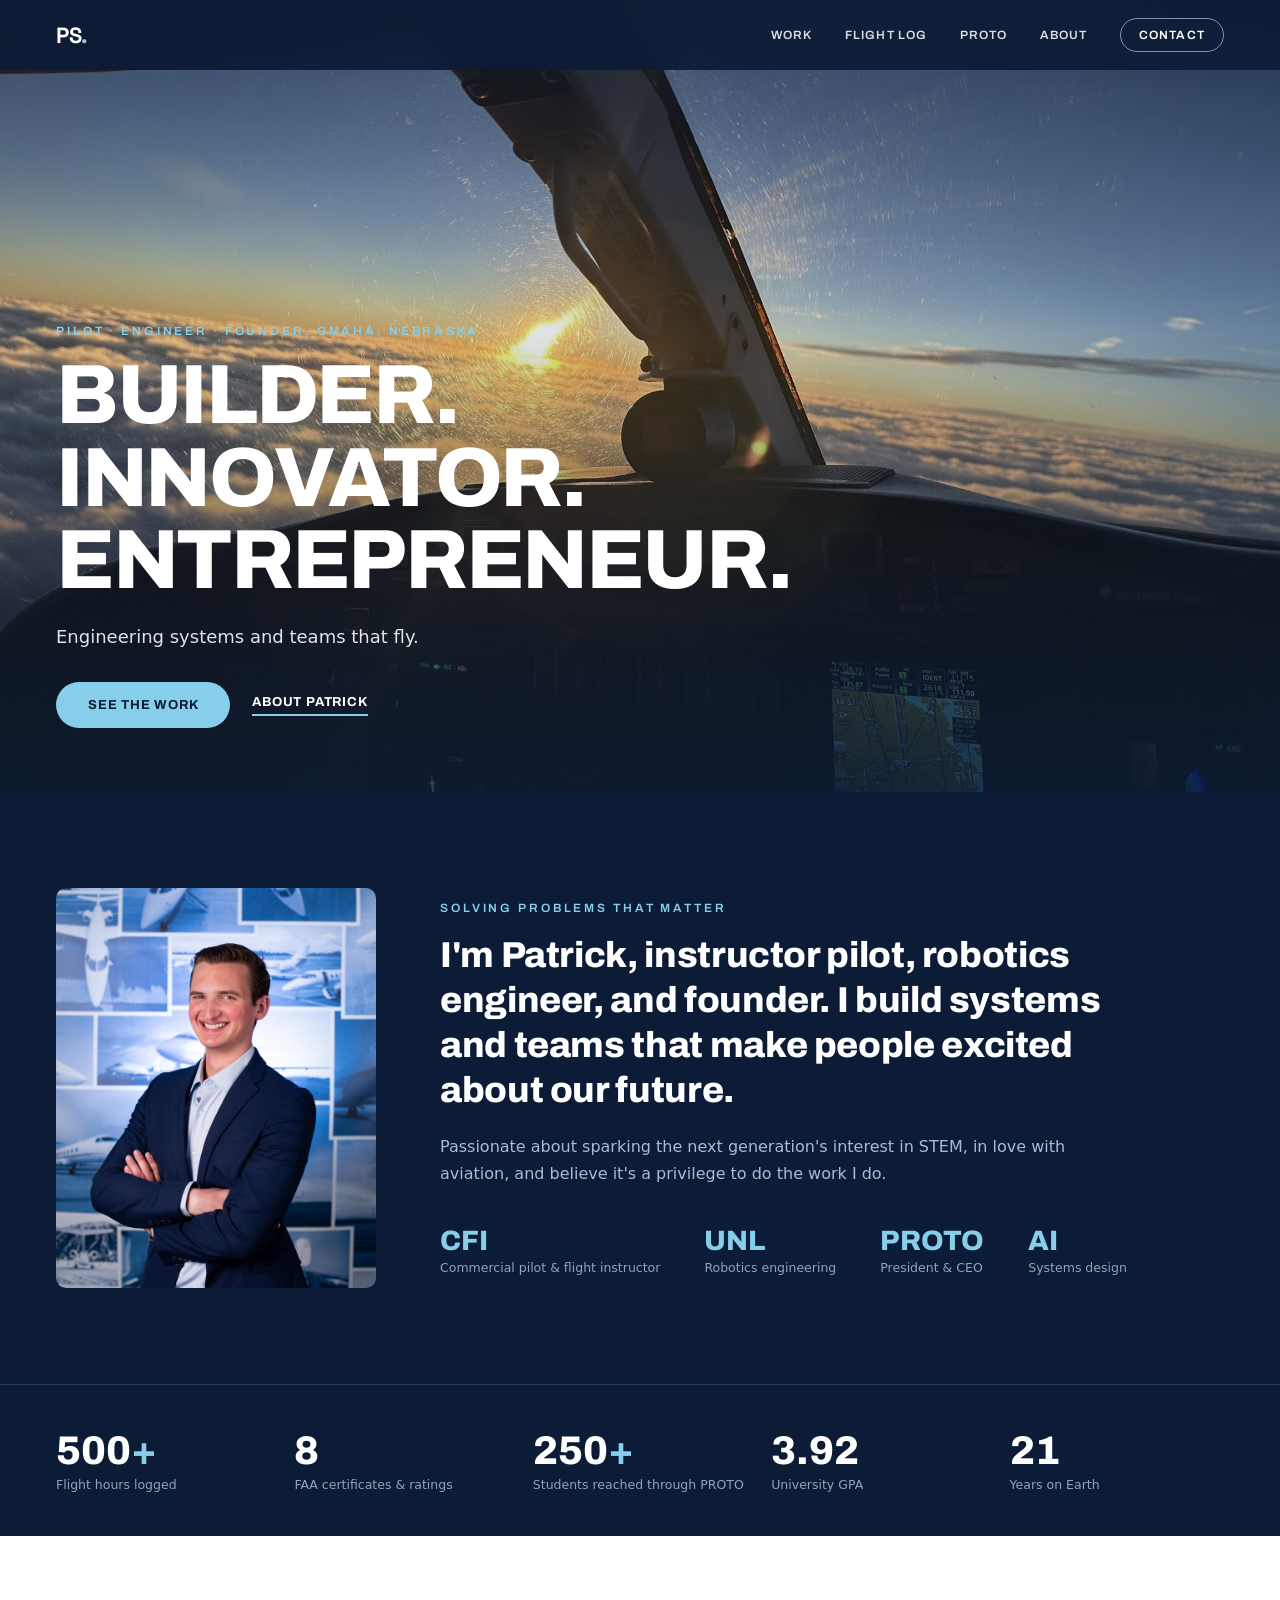
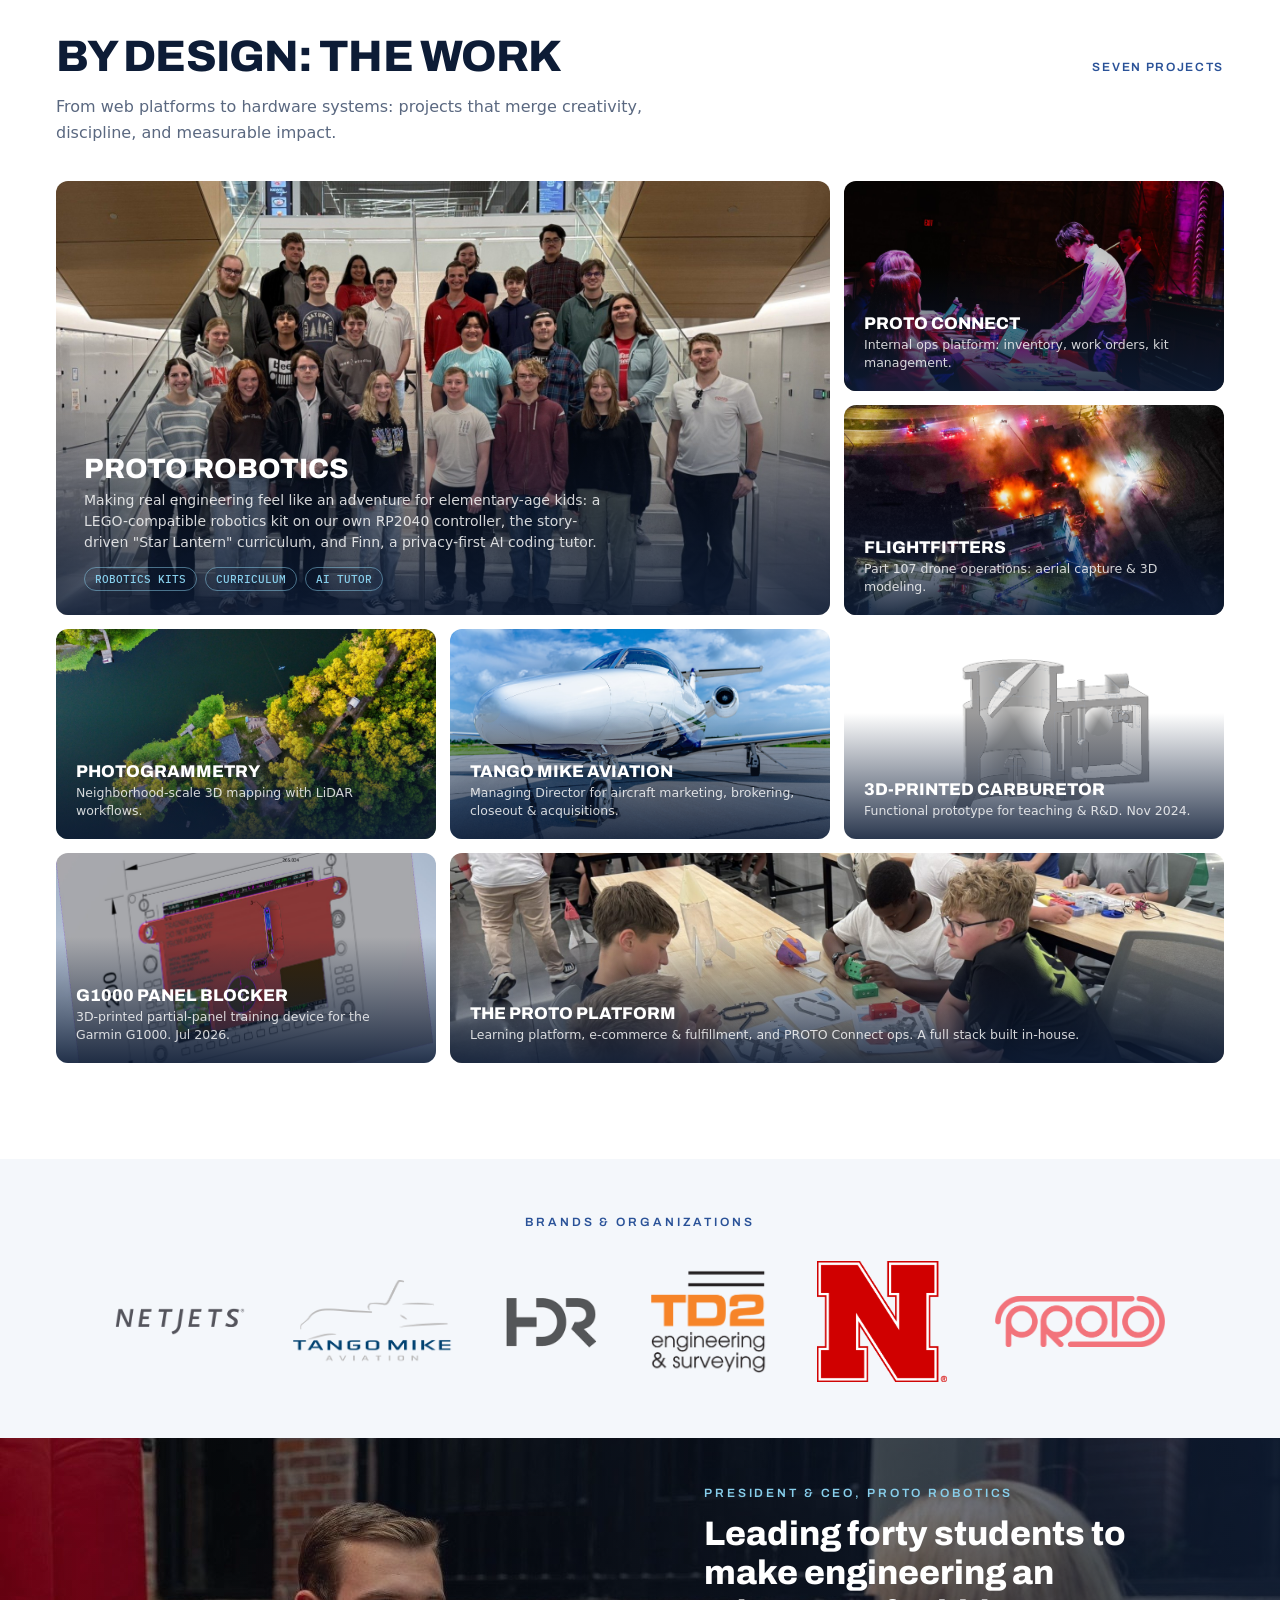
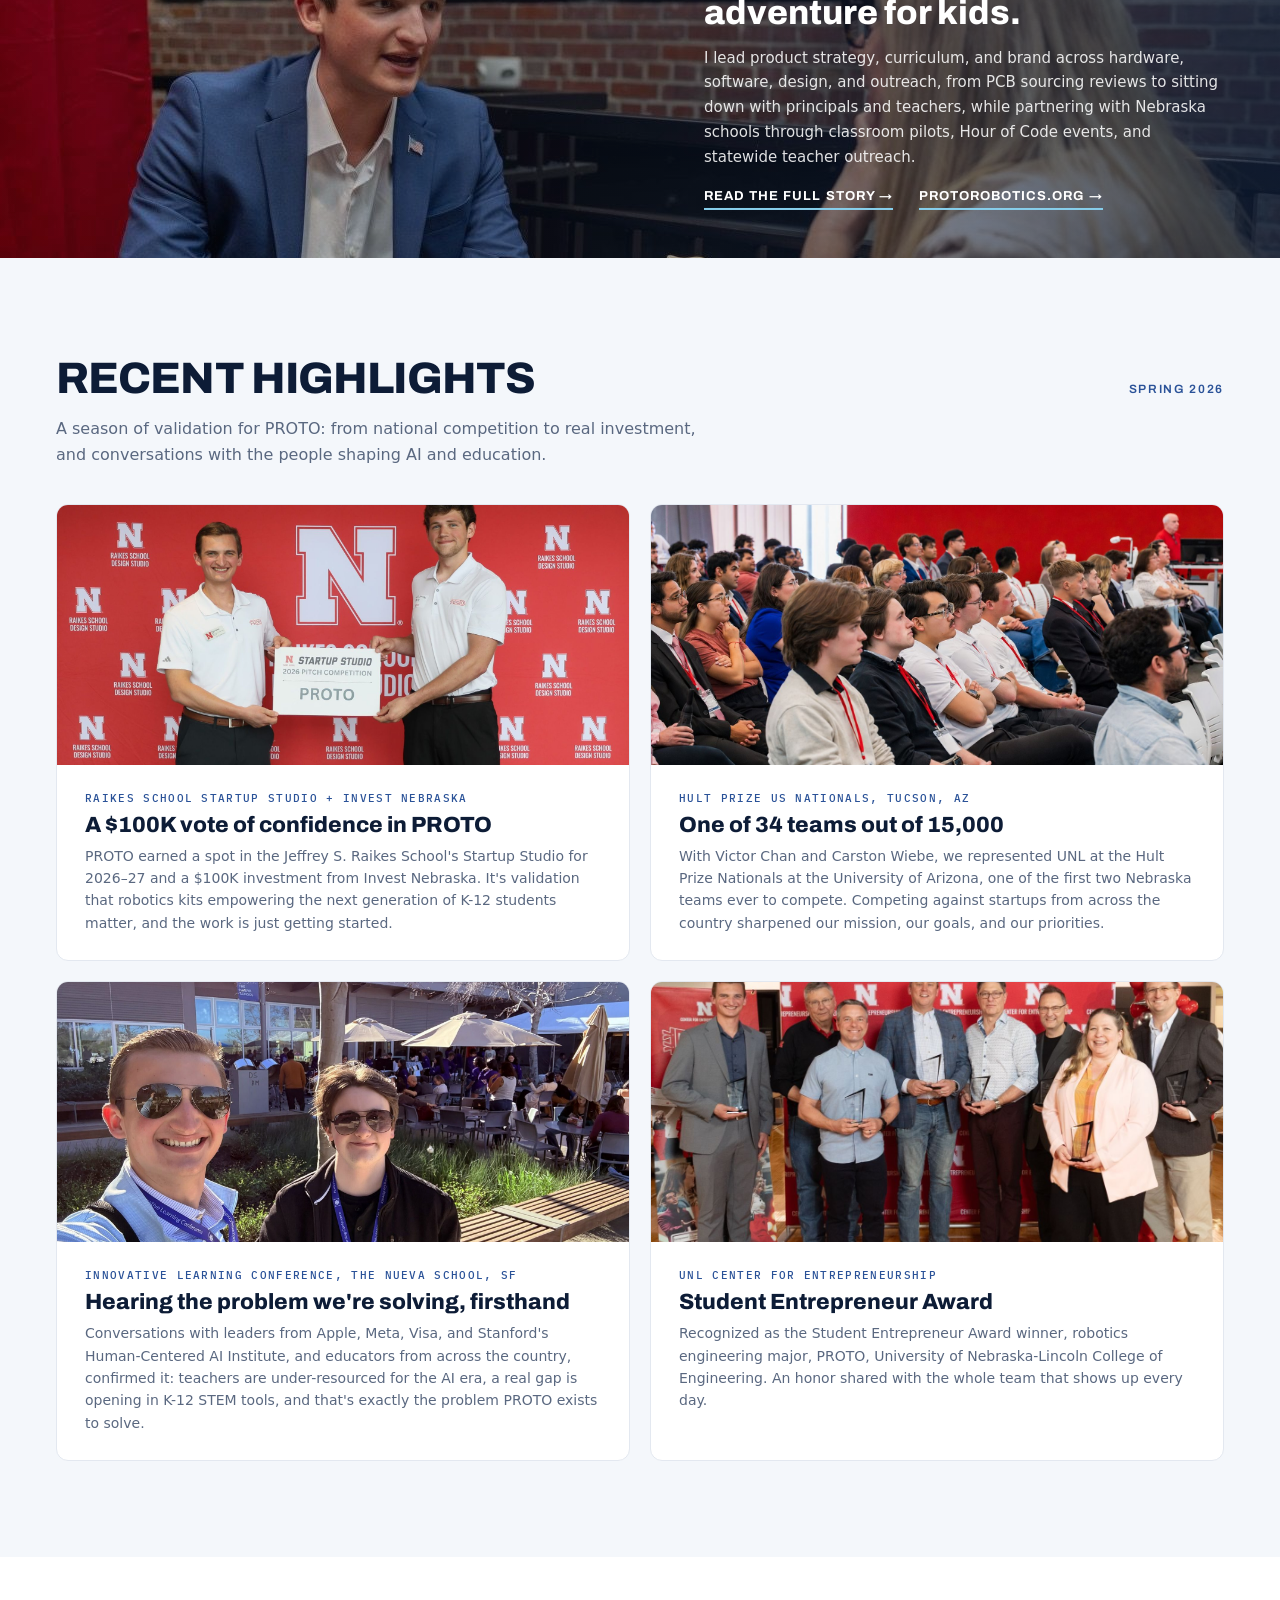
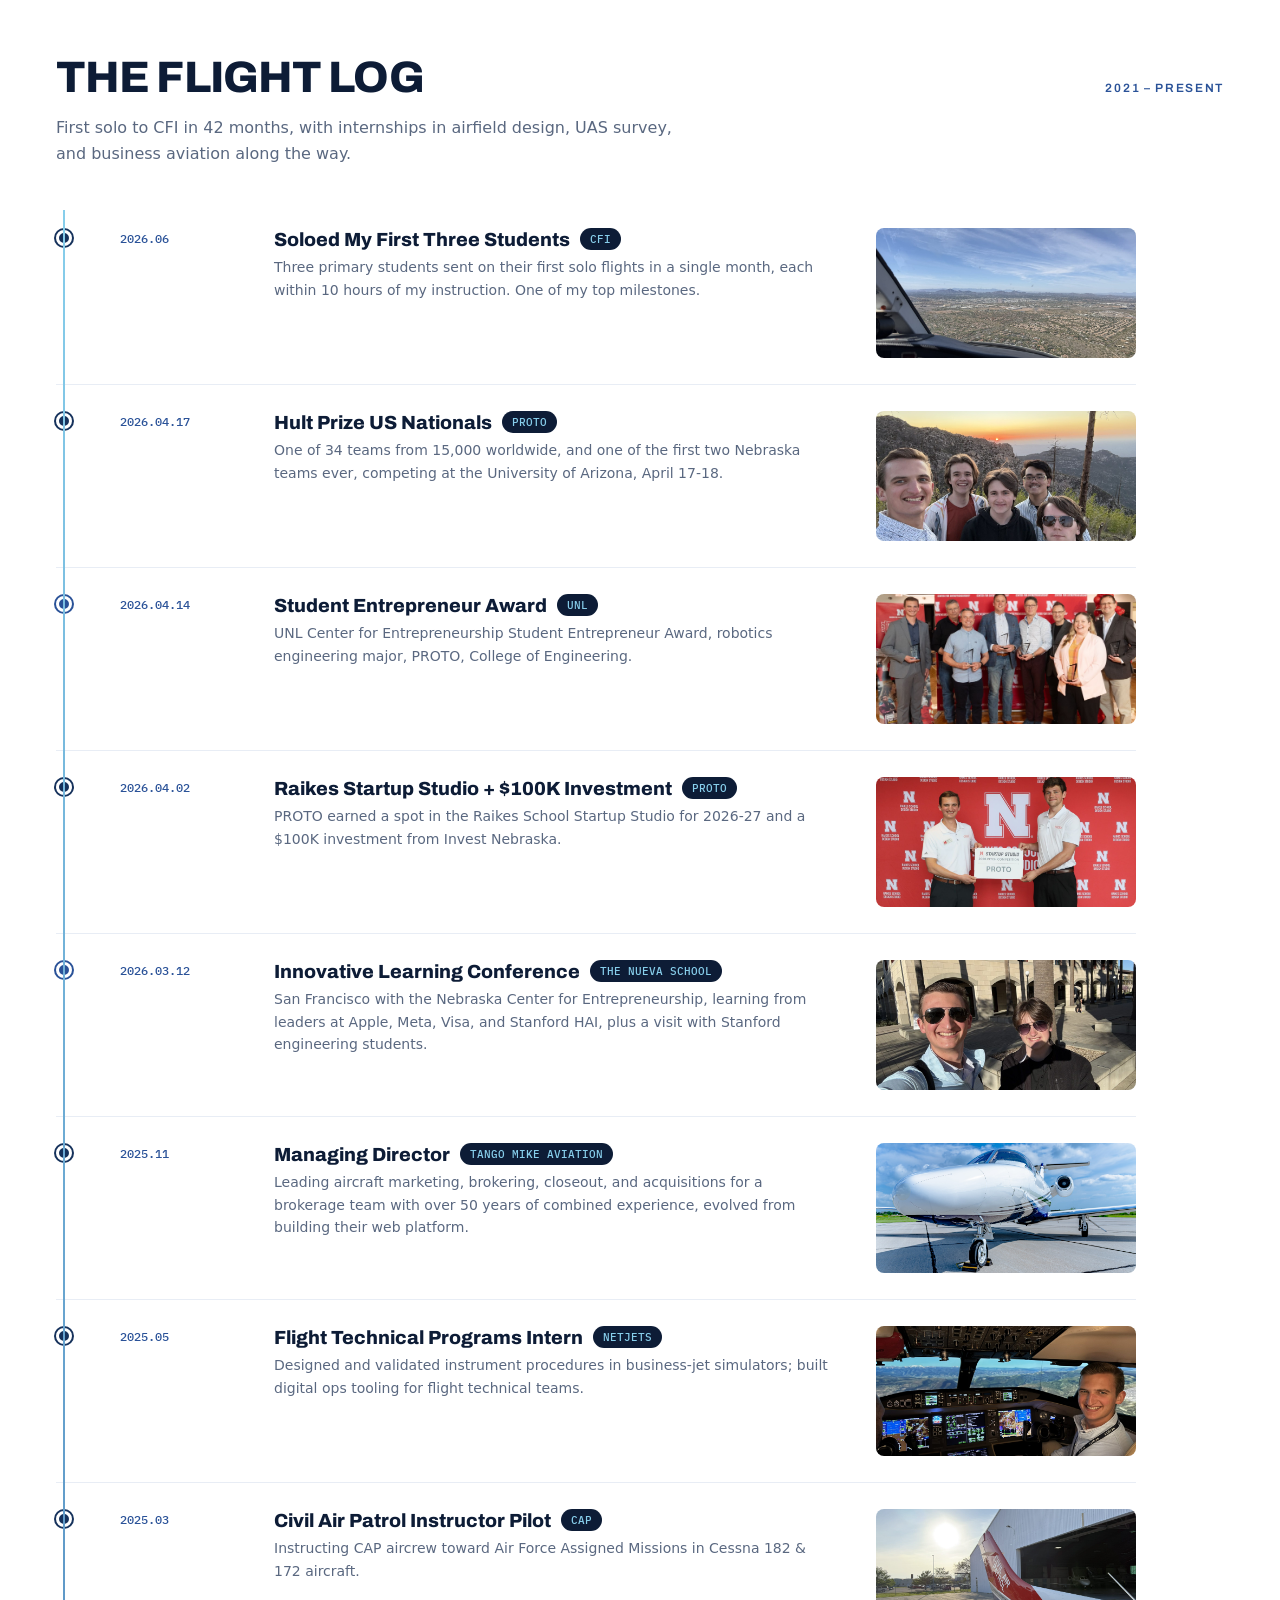
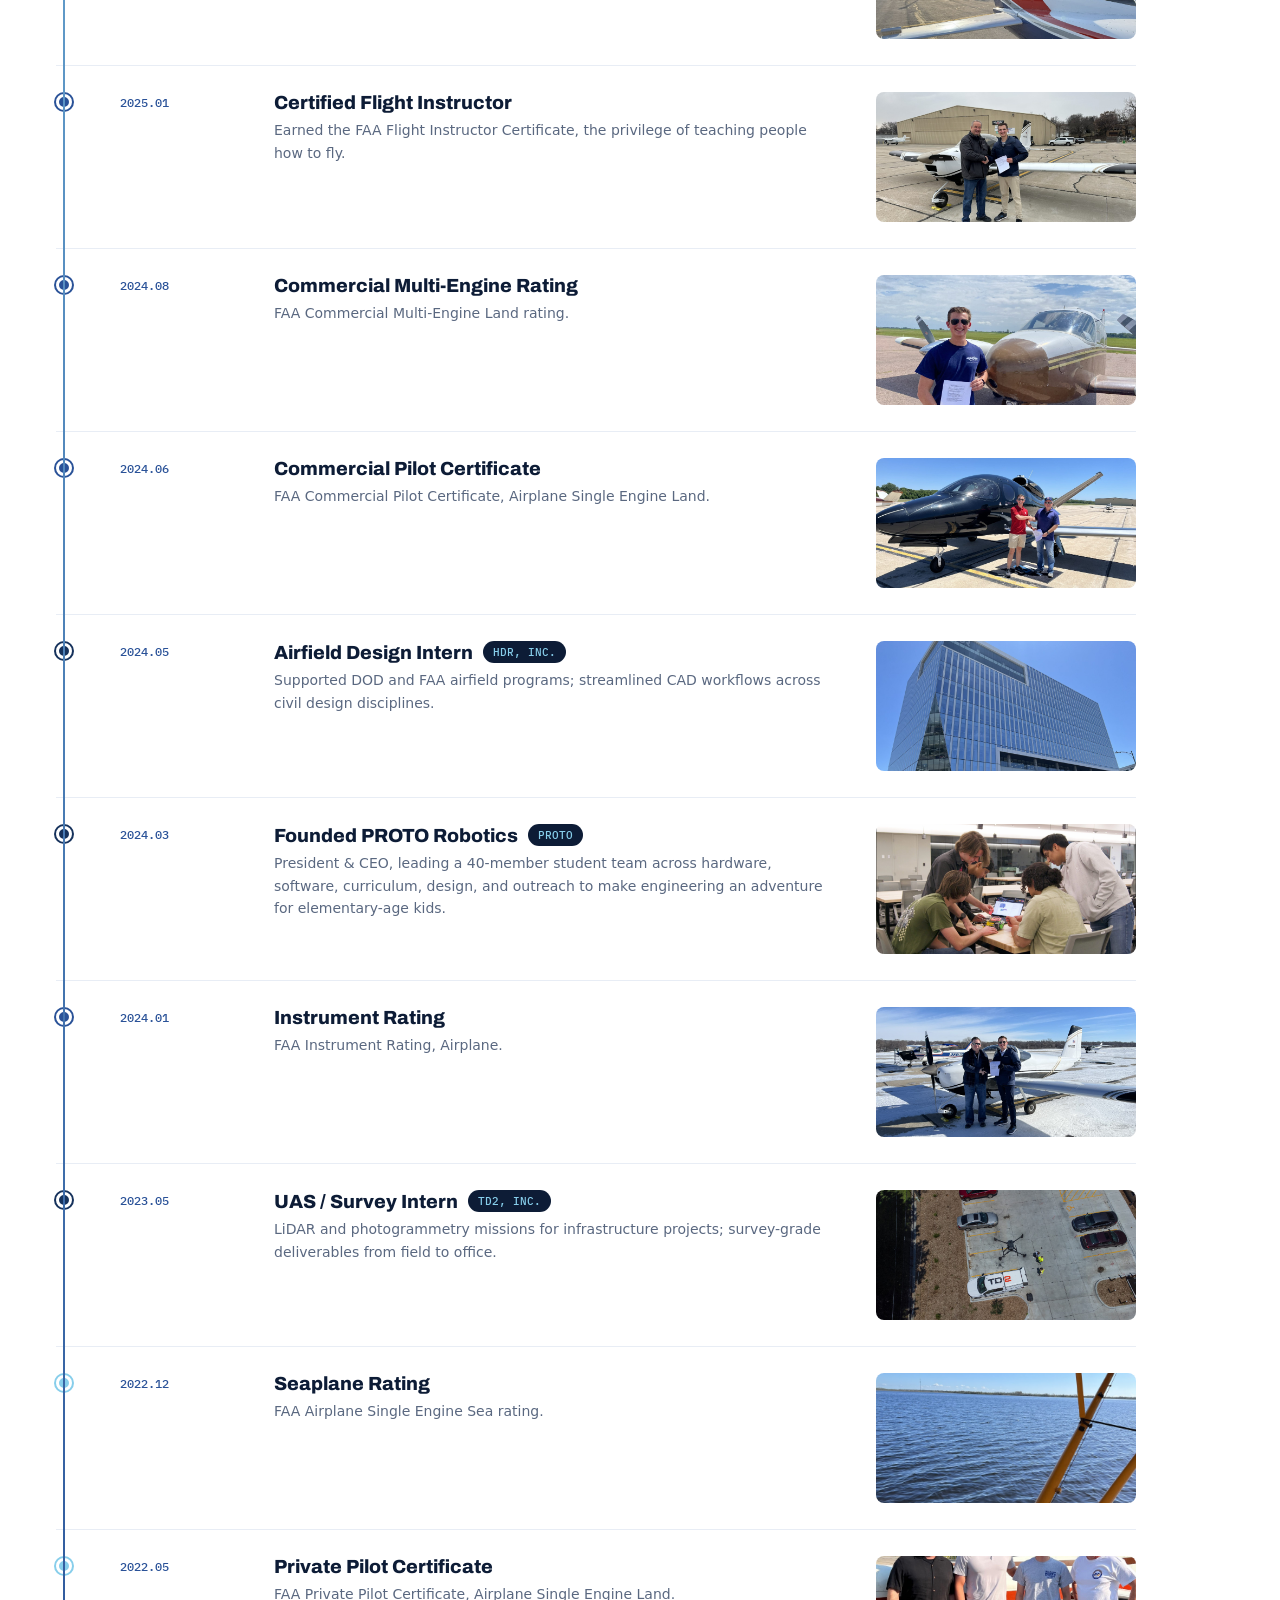
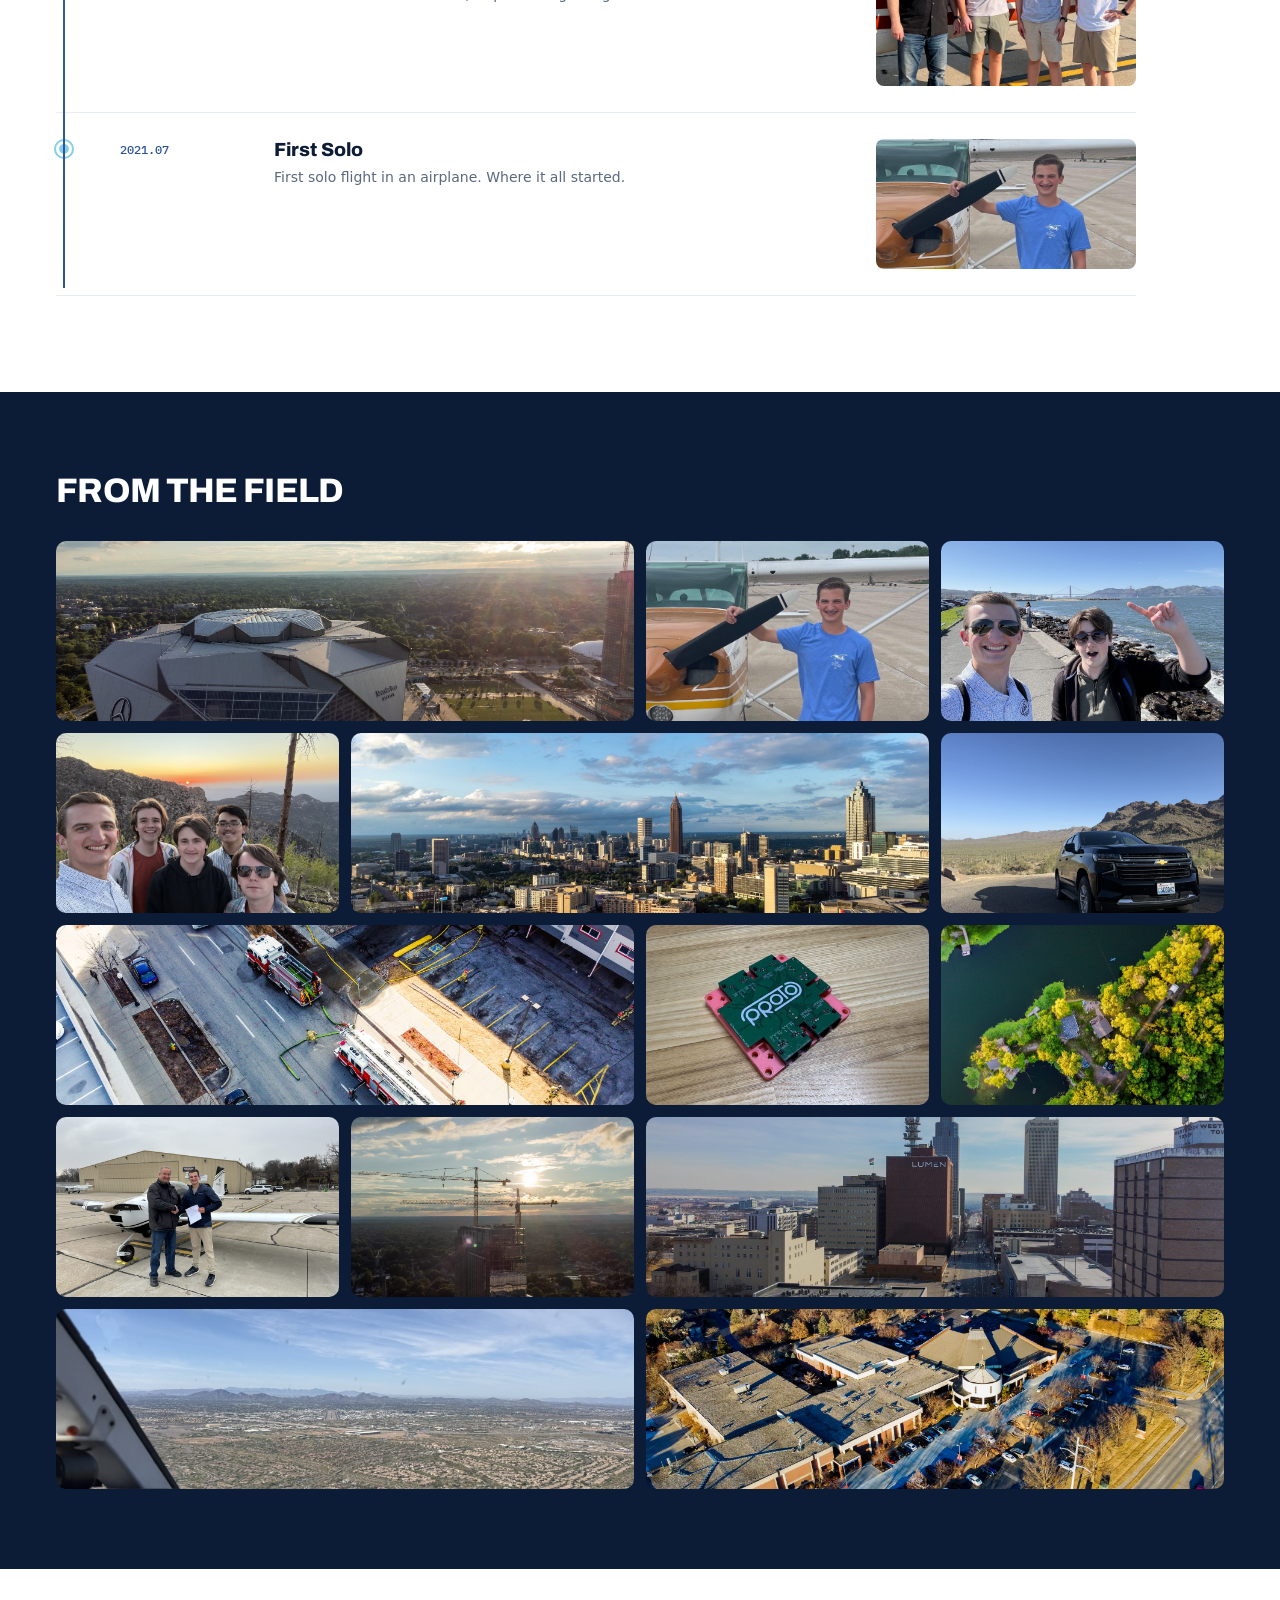
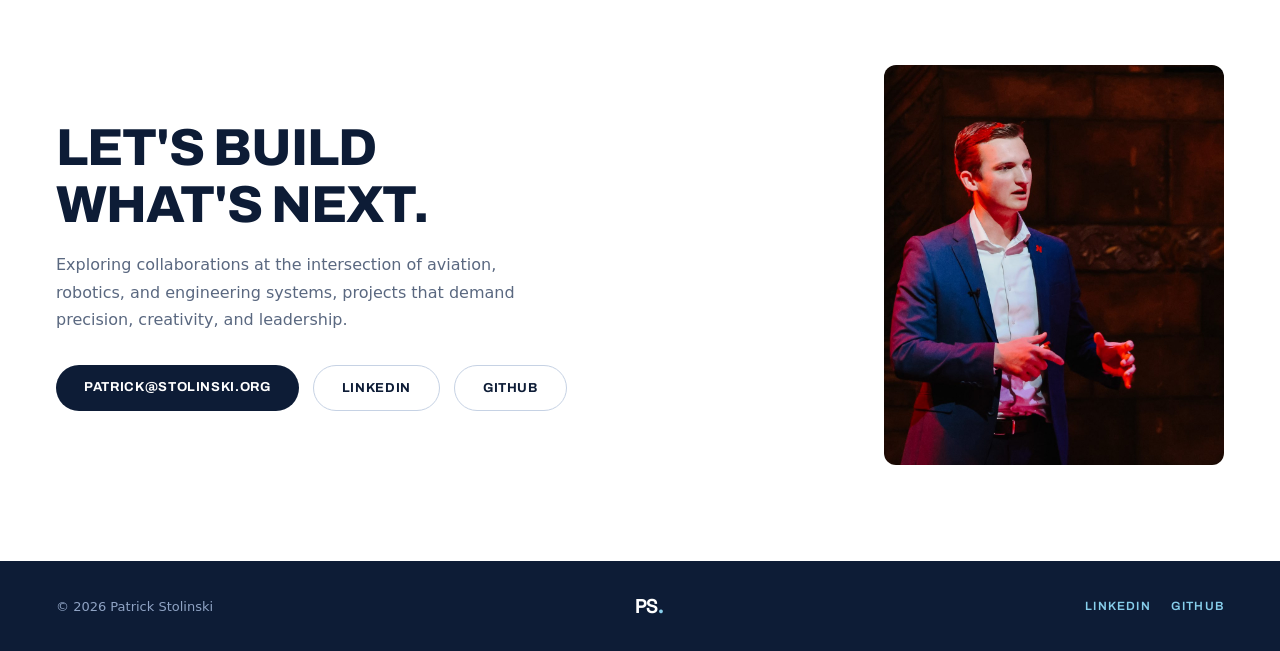
==== commit 6b1cb3c6: "Complete site redesign: Altitude direction from Claude Design handoff - New index.html: video hero, " ====
--- a/index.html
+++ b/index.html
@@ -1,20 +1,19 @@
-﻿<!DOCTYPE html>
+<!DOCTYPE html>
 <html lang="en">
 
 <head>
-  <!-- Basic Meta -->
-  <meta charset="utf-8" />
-  <meta name="viewport" content="width=device-width, initial-scale=1" />
+  <meta charset="utf-8">
+  <meta name="viewport" content="width=device-width, initial-scale=1">
   <title>Patrick Stolinski</title>
 
   <meta name="description"
-    content="Portfolio of Patrick Stolinski — Aviation, Robotics, and Engineering Systems. Flight instructor, founder, and engineer specializing in technical design and leadership.">
+    content="Patrick Stolinski: pilot, robotics engineer, and founder. President & CEO of PROTO Robotics, flight instructor, and builder of systems and teams that fly.">
   <meta name="keywords"
-    content="Patrick Stolinski, aviation, robotics, engineering, NetJets, PROTO Robotics, flight instructor, embedded systems, web design, automation, education">
+    content="Patrick Stolinski, aviation, robotics, engineering, PROTO Robotics, flight instructor, NetJets, Tango Mike Aviation, STEM education, Omaha, Nebraska">
 
   <meta property="og:title" content="Patrick Stolinski">
-  <meta property="og:description" content="Engineering precision and imagination — building systems that fly.">
-  <meta property="og:image" content="https://patrickstolinski.com/img/preview.jpg">
+  <meta property="og:description" content="Pilot, engineer, founder. Engineering systems and teams that fly.">
+  <meta property="og:image" content="https://patrickstolinski.com/img/IMG_9342.jpeg">
   <meta property="og:type" content="website">
   <meta property="og:url" content="https://patrickstolinski.com">
 
@@ -24,649 +23,672 @@
     window.dataLayer = window.dataLayer || [];
     function gtag() { dataLayer.push(arguments); }
     gtag('js', new Date());
-
     gtag('config', 'G-W208R3FY4E');
   </script>
 
   <link rel="icon" type="image/svg+xml" href="favicon.svg">
-
-  <!-- Styles & Fonts -->
-  <link rel="stylesheet" href="styles.css" />
-  <link rel="stylesheet" href="mobile.css" media="(max-width: 768px)" />
-  <link href="https://fonts.googleapis.com/css2?family=Inter:wght@300;400;600;700&display=swap" rel="stylesheet" />
-  <link rel="stylesheet" href="https://cdnjs.cloudflare.com/ajax/libs/font-awesome/6.5.0/css/all.min.css" />
+  <link rel="preconnect" href="https://fonts.googleapis.com">
+  <link rel="preconnect" href="https://fonts.gstatic.com" crossorigin>
+  <link
+    href="https://fonts.googleapis.com/css2?family=Archivo:wght@400;500;600;700;800;900&family=Space+Grotesk:wght@700&family=IBM+Plex+Mono:wght@400;500&display=swap"
+    rel="stylesheet">
+  <link rel="stylesheet" href="styles.css">
 </head>
 
 <body>
 
   <!-- NAV -->
-  <nav class="navbar">
-    <div class="nav-container">
-      <div class="nav-logo">
-        <h2>Patrick Stolinski</h2>
-      </div>
-      <ul class="nav-menu">
-        <li class="nav-item"><a href="#home" class="nav-link">Home</a></li>
-        <li class="nav-item"><a href="#about" class="nav-link">About</a></li>
-        <li class="nav-item"><a href="#projects" class="nav-link">By Design: My Work</a></li>
-        <li class="nav-item"><a href="#experience" class="nav-link">Experience</a></li>
-        <li class="nav-item"><a href="#contact" class="nav-link">Contact</a></li>
-      </ul>
-      <div class="hamburger"><span class="bar"></span><span class="bar"></span><span class="bar"></span></div>
+  <nav class="nav">
+    <a href="#top" class="nav-logo">PS<span>.</span></a>
+    <div class="nav-links">
+      <a href="#work">WORK</a>
+      <a href="#flight">FLIGHT LOG</a>
+      <a href="#proto">PROTO</a>
+      <a href="#about">ABOUT</a>
+      <a href="#contact" class="nav-cta">CONTACT</a>
     </div>
   </nav>
 
   <!-- HERO -->
-  <section id="home" class="hero">
-    <div class="video-background">
-      <video autoplay muted playsinline webkit-playsinline loop preload="auto" poster="img/drone-poster.jpg">
-        <source src="drone-footage.mp4" type="video/mp4" />
-      </video>
-      <div class="video-overlay"></div>
-    </div>
-
+  <header id="top" class="hero">
+    <video class="hero-media" autoplay muted playsinline loop poster="img/IMG_9342.jpeg">
+      <source src="drone-footage.mp4" type="video/mp4">
+    </video>
+    <div class="hero-overlay"></div>
     <div class="hero-content">
-      <div class="hero-text">
-        <h1 class="hero-title">
-          Builder. Innovator. Entrepreneur.
-          <span class="highlight">Engineering systems and teams that fly.</span>
-        </h1>
-        <p class="hero-subtitle">
-          I build products that turn complexity into clarity and teams into
-          engines of innovation.
-        </p>
-        <div class="hero-buttons">
-          <a href="#projects" class="btn btn-primary">See the Work</a>
-          <a href="#about" class="btn btn-secondary">About Patrick</a>
-        </div>
-      </div>
-    </div>
-    <div class="scroll-indicator">
-      <div class="scroll-text">Scroll to explore</div>
-      <div class="scroll-arrow"><i class="fas fa-chevron-down"></i></div>
-    </div>
-  </section>
-
-  <!-- SCROLL SECTIONS -->
-  <div class="scroll-container">
-    <section id="about" class="scroll-section about-section">
-      <div class="section-content">
-        <div class="scroll-text">
-          <h2 class="scroll-title">Solving Problems That Matter</h2>
-          <p class="scroll-subtitle">Through excellence in all that I do.</p>
-          <p class="scroll-description">I'm an instructor pilot, engineer, and crazy about building things. I care about
-            creating systems and teams that make our world excited about our future. I am passionate about sparking our
-            next generation's interest in STEM, have a love for aviation, and believe it's a privilege to do the work
-            that I do.</p>
-        </div>
-        <div class="scroll-visual">
-          <div class="portrait-card">
-            <img src="img/patrick.jpg" alt="Portrait of Patrick Stolinski">
-          </div>
-        </div>
-
-      </div>
-    </section>
-
-    <section class="scroll-section journey-section">
-      <div class="section-content">
-        <div class="scroll-text">
-          <h2 class="scroll-title">Where Passion Meets Innovation</h2>
-          <p class="scroll-subtitle">A background in private aviation and robotics engineering. Startup focused.</p>
-          <p class="scroll-description">Whether building digital tools for pilots or hardware products for students, I
-            chase one standard—operational excellence through passion for my work.</p>
-        </div>
-        <div class="scroll-visual">
-          <div class="innovation-image">
-            <img src="img/innovation.jpg" alt="Patrick speaking at a public event.">
-          </div>
-        </div>
-      </div>
-    </section>
-
-    <section class="scroll-section skills-section">
-      <div class="section-content">
-        <div class="scroll-text">
-          <h2 class="scroll-title">Capabilities & Certifications</h2>
-          <p class="scroll-subtitle">Aviation, automation, and engineered systems.</p>
-          <p class="scroll-description">A blend of flight experience, robotics, and team
-            engineering—connected by a design philosophy rooted in reliability, elegance, and results.</p>
-        </div>
-        <div class="scroll-visual">
-          <div class="skills-grid">
-            <div class="skill-item"><i class="fas fa-plane-departure"></i>
-              <h4>Commercial Pilot / CFI</h4>
-              <p>Flight Instructor & Commercial Pilot Certificates.</p>
-            </div>
-            <div class="skill-item"><i class="fas fa-microchip"></i>
-              <h4>Artificial Intelligence & Systems Design</h4>
-              <p>Leveraging today's tools and methods to build tomorrow's solutions.</p>
-            </div>
-            <div class="skill-item"><i class="fas fa-diagram-project"></i>
-              <h4>UNL - Robotics Engineering</h4>
-              <p>A background in computer, mechanical, and electrical engineering.</p>
-            </div>
-            <div class="skill-item"><i class="fas fa-sitemap"></i>
-              <h4>Team Leadership</h4>
-              <p>A history of building teams of people to solve problems.</p>
-            </div>
-          </div>
-        </div>
-      </div>
-    </section>
-
-    <section class="scroll-section stats-section">
-      <div class="section-content">
-        <div class="scroll-text">
-          <h2 class="scroll-title">Impact</h2>
-          <p class="scroll-subtitle">Quantifiable outcomes across aviation, engineering, and outreach.</p>
-        </div>
-
-        <div class="scroll-visual">
-          <div class="stats-display">
-            <div class="stat-item">
-              <div class="stat-number" data-target="419">0</div>
-              <div class="stat-label">Flight Hours Logged</div>
-            </div>
-            <div class="stat-item">
-              <div class="stat-number" data-target="3.97">0</div>
-              <div class="stat-label">University GPA</div>
-            </div>
-            <div class="stat-item">
-              <div class="stat-number" data-target="8">0</div>
-              <div class="stat-label">FAA Ratings</div>
-            </div>
-            <div class="stat-item">
-              <div class="stat-number" data-target="250">0</div>
-              <div class="stat-label">Students Reached Through PROTO Robotics</div>
-            </div>
-            <div class="stat-item">
-              <div class="stat-number" data-target="20">0</div>
-              <div class="stat-label">Years on Earth</div>
-            </div>
-          </div>
-        </div>
-      </div>
-    </section>
-
-
+      <div class="kicker">PILOT · ENGINEER · FOUNDER, OMAHA, NEBRASKA</div>
+      <h1 class="hero-title">BUILDER.<br>INNOVATOR.<br>ENTREPRENEUR.</h1>
+      <p class="hero-sub">Engineering systems and teams that fly.</p>
+      <div class="hero-actions">
+        <a href="#work" class="btn-sky">SEE THE WORK</a>
+        <a href="#about" class="link-underline">ABOUT PATRICK</a>
+      </div>
+    </div>
+  </header>
+
+  <!-- ABOUT -->
+  <section id="about" class="about">
+    <img src="img/patrick.jpg" alt="Portrait of Patrick Stolinski" class="about-portrait">
+    <div>
+      <div class="kicker">SOLVING PROBLEMS THAT MATTER</div>
+      <h2 class="about-heading">I'm Patrick, instructor pilot, robotics engineer, and founder. I build systems and
+        teams that make people excited about our future.</h2>
+      <p class="about-text">Passionate about sparking the next generation's interest in STEM, in love with aviation,
+        and believe it's a privilege to do the work I do.</p>
+      <div class="about-chips">
+        <div>
+          <div class="chip-value">CFI</div>
+          <div class="chip-label">Commercial pilot &amp; flight instructor</div>
+        </div>
+        <div>
+          <div class="chip-value">UNL</div>
+          <div class="chip-label">Robotics engineering</div>
+        </div>
+        <div>
+          <div class="chip-value">PROTO</div>
+          <div class="chip-label">President &amp; CEO</div>
+        </div>
+        <div>
+          <div class="chip-value">AI</div>
+          <div class="chip-label">Systems design</div>
+        </div>
+      </div>
+    </div>
+  </section>
+
+  <!-- STATS -->
+  <section class="stats">
+    <div>
+      <div class="stat-value">500<span>+</span></div>
+      <div class="stat-label">Flight hours logged</div>
+    </div>
+    <div>
+      <div class="stat-value">8</div>
+      <div class="stat-label">FAA certificates &amp; ratings</div>
+    </div>
+    <div>
+      <div class="stat-value">250<span>+</span></div>
+      <div class="stat-label">Students reached through PROTO</div>
+    </div>
+    <div>
+      <div class="stat-value">3.92</div>
+      <div class="stat-label">University GPA</div>
+    </div>
+    <div>
+      <div class="stat-value">21</div>
+      <div class="stat-label">Years on Earth</div>
+    </div>
+  </section>
+
+  <!-- WORK -->
+  <section id="work" class="section section-white">
+    <div class="section-head">
+      <h2 class="section-title">BY DESIGN: THE WORK</h2>
+      <div class="section-tag">SEVEN PROJECTS</div>
+    </div>
+    <p class="section-intro">From web platforms to hardware systems: projects that merge creativity, discipline, and
+      measurable impact.</p>
+
+    <div class="work-grid">
+      <a href="journal.html#proto" class="tile tile-featured">
+        <img src="img/proto-team-2026.jpg" alt="The PROTO Robotics team">
+        <div class="tile-shade"></div>
+        <div class="tile-caption">
+          <div class="tile-title">PROTO ROBOTICS</div>
+          <div class="tile-desc">Making real engineering feel like an adventure for elementary-age kids: a
+            LEGO-compatible robotics kit on our own RP2040 controller, the story-driven "Star Lantern" curriculum, and
+            Finn, a privacy-first AI coding tutor.</div>
+          <div class="tile-chips"><span class="mono-chip">ROBOTICS KITS</span><span
+              class="mono-chip">CURRICULUM</span><span class="mono-chip">AI TUTOR</span></div>
+        </div>
+      </a>
+      <a href="journal.html#proto" class="tile">
+        <img src="img/teammanager.jpg" alt="PROTO Connect" loading="lazy">
+        <div class="tile-shade"></div>
+        <div class="tile-caption">
+          <div class="tile-title">PROTO CONNECT</div>
+          <div class="tile-desc">Internal ops platform: inventory, work orders, kit management.</div>
+        </div>
+      </a>
+      <div class="tile">
+        <img src="img/flightfitters.jpg" alt="FlightFitters" loading="lazy">
+        <div class="tile-shade"></div>
+        <div class="tile-caption">
+          <div class="tile-title">FLIGHTFITTERS</div>
+          <div class="tile-desc">Part 107 drone operations: aerial capture &amp; 3D modeling.</div>
+        </div>
+      </div>
+      <div class="tile">
+        <img src="img/photogrammetry.jpg" alt="Photogrammetry" loading="lazy">
+        <div class="tile-shade"></div>
+        <div class="tile-caption">
+          <div class="tile-title">PHOTOGRAMMETRY</div>
+          <div class="tile-desc">Neighborhood-scale 3D mapping with LiDAR workflows.</div>
+        </div>
+      </div>
+      <div class="tile">
+        <img src="img/aircraft-sales.jpg" alt="Aircraft sales website" loading="lazy">
+        <div class="tile-shade"></div>
+        <div class="tile-caption">
+          <div class="tile-title">TANGO MIKE AVIATION</div>
+          <div class="tile-desc">Managing Director for aircraft marketing, brokering, closeout &amp; acquisitions.
+          </div>
+        </div>
+      </div>
+      <div class="tile">
+        <img src="img/carb.png" alt="3D printed carburetor" loading="lazy">
+        <div class="tile-shade"></div>
+        <div class="tile-caption">
+          <div class="tile-title">3D-PRINTED CARBURETOR</div>
+          <div class="tile-desc">Functional prototype for teaching &amp; R&amp;D. Nov 2024.</div>
+        </div>
+      </div>
+      <div class="tile">
+        <img src="img/g1000-blocker.jpg" alt="G1000 panel blocker CAD model" loading="lazy">
+        <div class="tile-shade"></div>
+        <div class="tile-caption">
+          <div class="tile-title">G1000 PANEL BLOCKER</div>
+          <div class="tile-desc">3D-printed partial-panel training device for the Garmin G1000. Jul 2026.</div>
+        </div>
+      </div>
+      <div class="tile tile-wide">
+        <img src="img/proto-kids.jpg" alt="Kids building with PROTO kits" style="object-position:50% 35%"
+          loading="lazy">
+        <div class="tile-shade"></div>
+        <div class="tile-caption">
+          <div class="tile-title">THE PROTO PLATFORM</div>
+          <div class="tile-desc">Learning platform, e-commerce &amp; fulfillment, and PROTO Connect ops. A full stack
+            built in-house.</div>
+        </div>
+      </div>
+    </div>
+  </section>
+
+  <!-- BRANDS -->
+  <section class="brands">
+    <div class="kicker">BRANDS &amp; ORGANIZATIONS</div>
+    <div class="brands-row">
+      <img src="img/netjets.png" alt="NetJets" style="width:130px" loading="lazy">
+      <img src="img/tangomike.png" alt="Tango Mike Aviation" style="width:160px" loading="lazy">
+      <img src="img/hdr.png" alt="HDR Inc" style="width:100px" loading="lazy">
+      <img src="img/td2.png" alt="TD2 Inc" style="width:120px" loading="lazy">
+      <img src="img/unl.png" alt="University of Nebraska-Lincoln" style="width:130px" loading="lazy">
+      <img src="img/proto.png" alt="PROTO Robotics" style="width:170px" loading="lazy">
+    </div>
+  </section>
+
+  <!-- PROTO BAND -->
+  <section id="proto" class="proto-band">
+    <img src="img/networking-patrick.jpg" alt="Patrick talking PROTO at a networking event" loading="lazy">
+    <div class="proto-band-shade"></div>
+    <div class="proto-band-content">
+      <div class="kicker">PRESIDENT &amp; CEO, PROTO ROBOTICS</div>
+      <div class="proto-band-title">Leading forty students to make engineering an adventure for kids.</div>
+      <div class="proto-band-text">I lead product strategy, curriculum, and brand across hardware, software, design,
+        and outreach, from PCB sourcing reviews to sitting down with principals and teachers, while partnering with
+        Nebraska schools through classroom pilots, Hour of Code events, and statewide teacher outreach.</div>
+      <div class="proto-band-links">
+        <a href="journal.html#proto" class="link-underline">READ THE FULL STORY →</a>
+        <a href="https://protorobotics.org" target="_blank" rel="noopener noreferrer" class="link-underline">PROTOROBOTICS.ORG →</a>
+      </div>
+    </div>
+  </section>
+
+  <!-- RECENT HIGHLIGHTS -->
+  <section class="section section-light">
+    <div class="section-head">
+      <h2 class="section-title">RECENT HIGHLIGHTS</h2>
+      <div class="section-tag">SPRING 2026</div>
+    </div>
+    <p class="section-intro">A season of validation for PROTO: from national competition to real investment, and
+      conversations with the people shaping AI and education.</p>
+
+    <div class="highlights-grid">
+      <a href="journal.html#raikes" class="card">
+        <img src="img/raikes-startup-studio.jpg" alt="PROTO selected for Raikes Startup Studio" loading="lazy">
+        <div class="card-body">
+          <div class="card-kicker">RAIKES SCHOOL STARTUP STUDIO + INVEST NEBRASKA</div>
+          <div class="card-title">A $100K vote of confidence in PROTO</div>
+          <div class="card-text">PROTO earned a spot in the Jeffrey S. Raikes School's Startup Studio for 2026–27 and a
+            $100K investment from Invest Nebraska. It's validation that robotics kits empowering the next generation
+            of K-12 students matter, and the work is just getting started.</div>
+        </div>
+      </a>
+      <a href="journal.html#hult" class="card">
+        <img src="img/tucson-audience.jpg" alt="Hult Prize Nationals audience" loading="lazy">
+        <div class="card-body">
+          <div class="card-kicker">HULT PRIZE US NATIONALS, TUCSON, AZ</div>
+          <div class="card-title">One of 34 teams out of 15,000</div>
+          <div class="card-text">With Victor Chan and Carston Wiebe, we represented UNL at the Hult Prize Nationals at
+            the University of Arizona, one of the first two Nebraska teams ever to compete. Competing against startups
+            from across the country sharpened our mission, our goals, and our priorities.</div>
+        </div>
+      </a>
+      <a href="journal.html#nueva" class="card">
+        <img src="img/sfo-nueva.jpg" alt="At The Nueva School, San Francisco" loading="lazy">
+        <div class="card-body">
+          <div class="card-kicker">INNOVATIVE LEARNING CONFERENCE, THE NUEVA SCHOOL, SF</div>
+          <div class="card-title">Hearing the problem we're solving, firsthand</div>
+          <div class="card-text">Conversations with leaders from Apple, Meta, Visa, and Stanford's Human-Centered AI
+            Institute, and educators from across the country, confirmed it: teachers are under-resourced for the AI
+            era, a real gap is opening in K-12 STEM tools, and that's exactly the problem PROTO exists to solve.</div>
+        </div>
+      </a>
+      <a href="journal.html#award" class="card">
+        <img src="img/student-entrepreneur.jpg" alt="UNL Center for Entrepreneurship awards" loading="lazy">
+        <div class="card-body">
+          <div class="card-kicker">UNL CENTER FOR ENTREPRENEURSHIP</div>
+          <div class="card-title">Student Entrepreneur Award</div>
+          <div class="card-text">Recognized as the Student Entrepreneur Award winner, robotics engineering major,
+            PROTO, University of Nebraska-Lincoln College of Engineering. An honor shared with the whole team that
+            shows up every day.</div>
+        </div>
+      </a>
+    </div>
+  </section>
+
+  <!-- FLIGHT LOG -->
+  <section id="flight" class="section section-white">
+    <div class="section-head">
+      <h2 class="section-title">THE FLIGHT LOG</h2>
+      <div class="section-tag">2021 – PRESENT</div>
+    </div>
+    <p class="section-intro">First solo to CFI in 42 months, with internships in airfield design, UAS survey, and
+      business aviation along the way.</p>
+
+    <div class="log">
+      <div class="log-row">
+        <div class="log-dot dot-navy"></div>
+        <div class="log-date">2026.06</div>
+        <div class="log-main">
+          <div class="log-title-row">
+            <div class="log-title">Soloed My First Three Students</div>
+            <div class="log-org">CFI</div>
+          </div>
+          <div class="log-text">Three primary students sent on their first solo flights in a single month, each within
+            10 hours of my instruction. One of my top milestones.</div>
+        </div>
+        <img src="img/final-approach.jpg" alt="Soloed My First Three Students" class="log-img" loading="lazy">
+      </div>
+      <div class="log-row">
+        <div class="log-dot dot-navy"></div>
+        <div class="log-date">2026.04.17</div>
+        <div class="log-main">
+          <div class="log-title-row">
+            <div class="log-title">Hult Prize US Nationals</div>
+            <div class="log-org">PROTO</div>
+          </div>
+          <div class="log-text">One of 34 teams from 15,000 worldwide, and one of the first two Nebraska teams ever,
+            competing at the University of Arizona, April 17-18.</div>
+        </div>
+        <img src="img/tucson-team.jpg" alt="Hult Prize US Nationals" class="log-img" loading="lazy">
+      </div>
+      <div class="log-row">
+        <div class="log-dot dot-mid"></div>
+        <div class="log-date">2026.04.14</div>
+        <div class="log-main">
+          <div class="log-title-row">
+            <div class="log-title">Student Entrepreneur Award</div>
+            <div class="log-org">UNL</div>
+          </div>
+          <div class="log-text">UNL Center for Entrepreneurship Student Entrepreneur Award, robotics engineering
+            major, PROTO, College of Engineering.</div>
+        </div>
+        <img src="img/student-entrepreneur.jpg" alt="Student Entrepreneur Award" class="log-img" loading="lazy">
+      </div>
+      <div class="log-row">
+        <div class="log-dot dot-navy"></div>
+        <div class="log-date">2026.04.02</div>
+        <div class="log-main">
+          <div class="log-title-row">
+            <div class="log-title">Raikes Startup Studio + $100K Investment</div>
+            <div class="log-org">PROTO</div>
+          </div>
+          <div class="log-text">PROTO earned a spot in the Raikes School Startup Studio for 2026-27 and a $100K
+            investment from Invest Nebraska.</div>
+        </div>
+        <img src="img/raikes-startup-studio.jpg" alt="Raikes Startup Studio + $100K Investment" class="log-img"
+          loading="lazy">
+      </div>
+      <div class="log-row">
+        <div class="log-dot dot-mid"></div>
+        <div class="log-date">2026.03.12</div>
+        <div class="log-main">
+          <div class="log-title-row">
+            <div class="log-title">Innovative Learning Conference</div>
+            <div class="log-org">THE NUEVA SCHOOL</div>
+          </div>
+          <div class="log-text">San Francisco with the Nebraska Center for Entrepreneurship, learning from leaders at
+            Apple, Meta, Visa, and Stanford HAI, plus a visit with Stanford engineering students.</div>
+        </div>
+        <img src="img/sfo-stanford.jpg" alt="Innovative Learning Conference" class="log-img" loading="lazy">
+      </div>
+      <div class="log-row">
+        <div class="log-dot dot-navy"></div>
+        <div class="log-date">2025.11</div>
+        <div class="log-main">
+          <div class="log-title-row">
+            <div class="log-title">Managing Director</div>
+            <div class="log-org">TANGO MIKE AVIATION</div>
+          </div>
+          <div class="log-text">Leading aircraft marketing, brokering, closeout, and acquisitions for a brokerage team
+            with over 50 years of combined experience, evolved from building their web platform.</div>
+        </div>
+        <img src="img/aircraft-sales.jpg" alt="Managing Director, Tango Mike Aviation" class="log-img" loading="lazy">
+      </div>
+      <div class="log-row">
+        <div class="log-dot dot-navy"></div>
+        <div class="log-date">2025.05</div>
+        <div class="log-main">
+          <div class="log-title-row">
+            <div class="log-title">Flight Technical Programs Intern</div>
+            <div class="log-org">NETJETS</div>
+          </div>
+          <div class="log-text">Designed and validated instrument procedures in business-jet simulators; built digital
+            ops tooling for flight technical teams.</div>
+        </div>
+        <img src="img/netjets_exp.JPEG" alt="Flight Technical Programs Intern" class="log-img" loading="lazy">
+      </div>
+      <div class="log-row">
+        <div class="log-dot dot-navy"></div>
+        <div class="log-date">2025.03</div>
+        <div class="log-main">
+          <div class="log-title-row">
+            <div class="log-title">Civil Air Patrol Instructor Pilot</div>
+            <div class="log-org">CAP</div>
+          </div>
+          <div class="log-text">Instructing CAP aircrew toward Air Force Assigned Missions in Cessna 182 &amp; 172
+            aircraft.</div>
+        </div>
+        <img src="img/cap.JPEG" alt="Civil Air Patrol Instructor Pilot" class="log-img" loading="lazy">
+      </div>
+      <div class="log-row">
+        <div class="log-dot dot-mid"></div>
+        <div class="log-date">2025.01</div>
+        <div class="log-main">
+          <div class="log-title-row">
+            <div class="log-title">Certified Flight Instructor</div>
+          </div>
+          <div class="log-text">Earned the FAA Flight Instructor Certificate, the privilege of teaching people how to
+            fly.</div>
+        </div>
+        <img src="img/cfi.JPEG" alt="Certified Flight Instructor" class="log-img" loading="lazy">
+      </div>
+      <div class="log-row">
+        <div class="log-dot dot-mid"></div>
+        <div class="log-date">2024.08</div>
+        <div class="log-main">
+          <div class="log-title-row">
+            <div class="log-title">Commercial Multi-Engine Rating</div>
+          </div>
+          <div class="log-text">FAA Commercial Multi-Engine Land rating.</div>
+        </div>
+        <img src="img/cmel.JPEG" alt="Commercial Multi-Engine Rating" class="log-img" loading="lazy">
+      </div>
+      <div class="log-row">
+        <div class="log-dot dot-mid"></div>
+        <div class="log-date">2024.06</div>
+        <div class="log-main">
+          <div class="log-title-row">
+            <div class="log-title">Commercial Pilot Certificate</div>
+          </div>
+          <div class="log-text">FAA Commercial Pilot Certificate, Airplane Single Engine Land.</div>
+        </div>
+        <img src="img/csel.JPEG" alt="Commercial Pilot Certificate" class="log-img" loading="lazy">
+      </div>
+      <div class="log-row">
+        <div class="log-dot dot-navy"></div>
+        <div class="log-date">2024.05</div>
+        <div class="log-main">
+          <div class="log-title-row">
+            <div class="log-title">Airfield Design Intern</div>
+            <div class="log-org">HDR, INC.</div>
+          </div>
+          <div class="log-text">Supported DOD and FAA airfield programs; streamlined CAD workflows across civil design
+            disciplines.</div>
+        </div>
+        <img src="img/hdr_exp1.jpeg" alt="Airfield Design Intern" class="log-img" loading="lazy">
+      </div>
+      <div class="log-row">
+        <div class="log-dot dot-navy"></div>
+        <div class="log-date">2024.03</div>
+        <div class="log-main">
+          <div class="log-title-row">
+            <div class="log-title">Founded PROTO Robotics</div>
+            <div class="log-org">PROTO</div>
+          </div>
+          <div class="log-text">President &amp; CEO, leading a 40-member student team across hardware, software,
+            curriculum, design, and outreach to make engineering an adventure for elementary-age kids.</div>
+        </div>
+        <img src="img/prototeam.jpeg" alt="Founded PROTO Robotics" class="log-img" loading="lazy">
+      </div>
+      <div class="log-row">
+        <div class="log-dot dot-mid"></div>
+        <div class="log-date">2024.01</div>
+        <div class="log-main">
+          <div class="log-title-row">
+            <div class="log-title">Instrument Rating</div>
+          </div>
+          <div class="log-text">FAA Instrument Rating, Airplane.</div>
+        </div>
+        <img src="img/ira.JPEG" alt="Instrument Rating" class="log-img" loading="lazy">
+      </div>
+      <div class="log-row">
+        <div class="log-dot dot-navy"></div>
+        <div class="log-date">2023.05</div>
+        <div class="log-main">
+          <div class="log-title-row">
+            <div class="log-title">UAS / Survey Intern</div>
+            <div class="log-org">TD2, INC.</div>
+          </div>
+          <div class="log-text">LiDAR and photogrammetry missions for infrastructure projects; survey-grade
+            deliverables from field to office.</div>
+        </div>
+        <img src="img/td2_exp1.jpg" alt="UAS / Survey Intern" class="log-img" loading="lazy">
+      </div>
+      <div class="log-row">
+        <div class="log-dot dot-sky"></div>
+        <div class="log-date">2022.12</div>
+        <div class="log-main">
+          <div class="log-title-row">
+            <div class="log-title">Seaplane Rating</div>
+          </div>
+          <div class="log-text">FAA Airplane Single Engine Sea rating.</div>
+        </div>
+        <img src="img/ases.JPEG" alt="Seaplane Rating" class="log-img" loading="lazy">
+      </div>
+      <div class="log-row">
+        <div class="log-dot dot-sky"></div>
+        <div class="log-date">2022.05</div>
+        <div class="log-main">
+          <div class="log-title-row">
+            <div class="log-title">Private Pilot Certificate</div>
+          </div>
+          <div class="log-text">FAA Private Pilot Certificate, Airplane Single Engine Land.</div>
+        </div>
+        <img src="img/asel.JPEG" alt="Private Pilot Certificate" class="log-img" loading="lazy">
+      </div>
+      <div class="log-row">
+        <div class="log-dot dot-sky"></div>
+        <div class="log-date">2021.07</div>
+        <div class="log-main">
+          <div class="log-title-row">
+            <div class="log-title">First Solo</div>
+          </div>
+          <div class="log-text">First solo flight in an airplane. Where it all started.</div>
+        </div>
+        <img src="img/solo.JPEG" alt="First Solo" class="log-img" loading="lazy">
+      </div>
+    </div>
+  </section>
+
+  <!-- GALLERY -->
+  <section class="gallery">
+    <h2 class="gallery-title">FROM THE FIELD</h2>
+    <div class="gallery-grid">
+      <div class="gallery-item wide" data-full="img/DJI_0021-HDR.jpg">
+        <img src="img/DJI_0021-HDR.jpg" alt="Aerial stadium at sunset" loading="lazy">
+        <div class="gallery-hover">
+          <div class="gallery-pill"><svg width="11" height="11" viewBox="0 0 12 12" fill="none" stroke="#fff"
+              stroke-width="1.6" stroke-linecap="round">
+              <path d="M4.5 1H1v3.5M7.5 1H11v3.5M4.5 11H1V7.5M7.5 11H11V7.5"></path>
+            </svg>VIEW FULL</div>
+        </div>
+      </div>
+      <div class="gallery-item" data-full="img/solo.JPEG">
+        <img src="img/solo.JPEG" alt="First solo" loading="lazy">
+        <div class="gallery-hover">
+          <div class="gallery-pill"><svg width="11" height="11" viewBox="0 0 12 12" fill="none" stroke="#fff"
+              stroke-width="1.6" stroke-linecap="round">
+              <path d="M4.5 1H1v3.5M7.5 1H11v3.5M4.5 11H1V7.5M7.5 11H11V7.5"></path>
+            </svg>VIEW FULL</div>
+        </div>
+      </div>
+      <div class="gallery-item" data-full="img/sfo-golden-gate.jpg">
+        <img src="img/sfo-golden-gate.jpg" alt="Golden Gate Bridge, San Francisco" loading="lazy">
+        <div class="gallery-hover">
+          <div class="gallery-pill"><svg width="11" height="11" viewBox="0 0 12 12" fill="none" stroke="#fff"
+              stroke-width="1.6" stroke-linecap="round">
+              <path d="M4.5 1H1v3.5M7.5 1H11v3.5M4.5 11H1V7.5M7.5 11H11V7.5"></path>
+            </svg>VIEW FULL</div>
+        </div>
+      </div>
+      <div class="gallery-item" data-full="img/tucson-team.jpg">
+        <img src="img/tucson-team.jpg" alt="PROTO team at sunset in the Tucson mountains" loading="lazy">
+        <div class="gallery-hover">
+          <div class="gallery-pill"><svg width="11" height="11" viewBox="0 0 12 12" fill="none" stroke="#fff"
+              stroke-width="1.6" stroke-linecap="round">
+              <path d="M4.5 1H1v3.5M7.5 1H11v3.5M4.5 11H1V7.5M7.5 11H11V7.5"></path>
+            </svg>VIEW FULL</div>
+        </div>
+      </div>
+      <div class="gallery-item wide" data-full="img/aerial-atlanta.jpg">
+        <img src="img/aerial-atlanta.jpg" alt="Atlanta skyline from above" loading="lazy">
+        <div class="gallery-hover">
+          <div class="gallery-pill"><svg width="11" height="11" viewBox="0 0 12 12" fill="none" stroke="#fff"
+              stroke-width="1.6" stroke-linecap="round">
+              <path d="M4.5 1H1v3.5M7.5 1H11v3.5M4.5 11H1V7.5M7.5 11H11V7.5"></path>
+            </svg>VIEW FULL</div>
+        </div>
+      </div>
+      <div class="gallery-item" data-full="img/tucson-saguaro.jpg">
+        <img src="img/tucson-saguaro.jpg" alt="Saguaro National Park, Tucson" loading="lazy">
+        <div class="gallery-hover">
+          <div class="gallery-pill"><svg width="11" height="11" viewBox="0 0 12 12" fill="none" stroke="#fff"
+              stroke-width="1.6" stroke-linecap="round">
+              <path d="M4.5 1H1v3.5M7.5 1H11v3.5M4.5 11H1V7.5M7.5 11H11V7.5"></path>
+            </svg>VIEW FULL</div>
+        </div>
+      </div>
+      <div class="gallery-item wide" data-full="img/aerial-ofd.jpg">
+        <img src="img/aerial-ofd.jpg" alt="Omaha Fire Department response from above" loading="lazy">
+        <div class="gallery-hover">
+          <div class="gallery-pill"><svg width="11" height="11" viewBox="0 0 12 12" fill="none" stroke="#fff"
+              stroke-width="1.6" stroke-linecap="round">
+              <path d="M4.5 1H1v3.5M7.5 1H11v3.5M4.5 11H1V7.5M7.5 11H11V7.5"></path>
+            </svg>VIEW FULL</div>
+        </div>
+      </div>
+      <div class="gallery-item" data-full="img/proto-pcb.jpg">
+        <img src="img/proto-pcb.jpg" alt="The PROTO controller board" loading="lazy">
+        <div class="gallery-hover">
+          <div class="gallery-pill"><svg width="11" height="11" viewBox="0 0 12 12" fill="none" stroke="#fff"
+              stroke-width="1.6" stroke-linecap="round">
+              <path d="M4.5 1H1v3.5M7.5 1H11v3.5M4.5 11H1V7.5M7.5 11H11V7.5"></path>
+            </svg>VIEW FULL</div>
+        </div>
+      </div>
+      <div class="gallery-item" data-full="img/photogrammetry.jpg">
+        <img src="img/photogrammetry.jpg" alt="Photogrammetry" loading="lazy">
+        <div class="gallery-hover">
+          <div class="gallery-pill"><svg width="11" height="11" viewBox="0 0 12 12" fill="none" stroke="#fff"
+              stroke-width="1.6" stroke-linecap="round">
+              <path d="M4.5 1H1v3.5M7.5 1H11v3.5M4.5 11H1V7.5M7.5 11H11V7.5"></path>
+            </svg>VIEW FULL</div>
+        </div>
+      </div>
+      <div class="gallery-item" data-full="img/cfi.JPEG">
+        <img src="img/cfi.JPEG" alt="CFI checkride" loading="lazy">
+        <div class="gallery-hover">
+          <div class="gallery-pill"><svg width="11" height="11" viewBox="0 0 12 12" fill="none" stroke="#fff"
+              stroke-width="1.6" stroke-linecap="round">
+              <path d="M4.5 1H1v3.5M7.5 1H11v3.5M4.5 11H1V7.5M7.5 11H11V7.5"></path>
+            </svg>VIEW FULL</div>
+        </div>
+      </div>
+      <div class="gallery-item" data-full="img/aerial-cranes.jpg">
+        <img src="img/aerial-cranes.jpg" alt="Tower cranes at sunset" loading="lazy">
+        <div class="gallery-hover">
+          <div class="gallery-pill"><svg width="11" height="11" viewBox="0 0 12 12" fill="none" stroke="#fff"
+              stroke-width="1.6" stroke-linecap="round">
+              <path d="M4.5 1H1v3.5M7.5 1H11v3.5M4.5 11H1V7.5M7.5 11H11V7.5"></path>
+            </svg>VIEW FULL</div>
+        </div>
+      </div>
+      <div class="gallery-item wide" data-full="img/aerial-omaha.jpg">
+        <img src="img/aerial-omaha.jpg" alt="Downtown Omaha" loading="lazy">
+        <div class="gallery-hover">
+          <div class="gallery-pill"><svg width="11" height="11" viewBox="0 0 12 12" fill="none" stroke="#fff"
+              stroke-width="1.6" stroke-linecap="round">
+              <path d="M4.5 1H1v3.5M7.5 1H11v3.5M4.5 11H1V7.5M7.5 11H11V7.5"></path>
+            </svg>VIEW FULL</div>
+        </div>
+      </div>
+      <div class="gallery-item wide" data-full="img/final-approach.jpg">
+        <img src="img/final-approach.jpg" alt="On final approach from the cockpit" loading="lazy">
+        <div class="gallery-hover">
+          <div class="gallery-pill"><svg width="11" height="11" viewBox="0 0 12 12" fill="none" stroke="#fff"
+              stroke-width="1.6" stroke-linecap="round">
+              <path d="M4.5 1H1v3.5M7.5 1H11v3.5M4.5 11H1V7.5M7.5 11H11V7.5"></path>
+            </svg>VIEW FULL</div>
+        </div>
+      </div>
+      <div class="gallery-item wide" data-full="img/aerial-church.jpg">
+        <img src="img/aerial-church.jpg" alt="Aerial church at golden hour" loading="lazy">
+        <div class="gallery-hover">
+          <div class="gallery-pill"><svg width="11" height="11" viewBox="0 0 12 12" fill="none" stroke="#fff"
+              stroke-width="1.6" stroke-linecap="round">
+              <path d="M4.5 1H1v3.5M7.5 1H11v3.5M4.5 11H1V7.5M7.5 11H11V7.5"></path>
+            </svg>VIEW FULL</div>
+        </div>
+      </div>
+    </div>
+  </section>
+
+  <!-- LIGHTBOX -->
+  <div class="lightbox" id="lightbox" hidden>
+    <img src="" alt="Full-size photo">
+    <button type="button" class="lightbox-close" aria-label="Close">CLOSE ✕</button>
   </div>
-
-  <!-- PROJECTS -->
-  <section id="projects" class="projects">
-    <div class="container">
-      <div class="section-header">
-        <h2>By Design: My Work</h2>
-        <p>From web platforms to hardware systems—projects that merge creativity, discipline, and measurable impact.</p>
-      </div>
-
-      <div class="projects-grid">
-        <!-- TeamManager -->
-        <article class="project-card" data-project="teammanager">
-          <div class="project-image" style="--img:url('img/teammanager.jpg')">
-            <div class="project-placeholder"><i class="fas fa-people-group"></i>
-              <p>TeamManager</p>
-            </div>
-          </div>
-          <div class="project-content">
-            <h3>TeamManager for PROTO</h3>
-            <p>Role-based operations suite for PROTO Robotics. Designed for scale with SSO, queue logic, and a full
-              email automation center—built in Flask with a refined, responsive UI.</p>
-            <div class="project-tags"><span class="tag">Flask</span><span class="tag">SQLite</span><span
-                class="tag">Server</span></div>
-            <a href="#" class="project-link">Learn More <i class="fas fa-arrow-right"></i></a>
-          </div>
-        </article>
-
-        <!-- Aircraft Sales -->
-        <article class="project-card" data-project="aircraftsales">
-          <div class="project-image" style="--img:url('img/aircraft-sales.jpg')">
-            <div class="project-placeholder"><i class="fas fa-plane"></i>
-              <p>Aircraft Sales</p>
-            </div>
-          </div>
-          <div class="project-content">
-            <h3>Aircraft Sales Website</h3>
-            <p>Digital platform for business jet brokerage. Custom WordPress system with dynamic filters, ACF-driven
-              listings, and real-time aircraft comparison tools.</p>
-            <div class="project-tags">
-              <span class="tag">WordPress</span>
-              <span class="tag">Divi</span>
-              <span class="tag">UX</span>
-            </div>
-            <div class="project-buttons">
-              <a href="#" class="project-link">Learn More <i class="fas fa-arrow-right"></i></a>
-              <a href="https://tangomike.aero" target="_blank" rel="noopener noreferrer" class="btn small website-btn"
-                data-nomodal>
-                Visit Website
-              </a>
-            </div>
-          </div>
-        </article>
-
-
-        <!-- FlightFitters -->
-        <article class="project-card" data-project="flightfitters">
-          <div class="project-image" style="--img:url('img/flightfitters.jpg')">
-            <div class="project-placeholder"><i class="fas fa-camera"></i>
-              <p>FlightFitters</p>
-            </div>
-          </div>
-          <div class="project-content">
-            <h3>FlightFitters (Part 107)</h3>
-            <p>Drone operations company offering aerial capture, 3D modeling, and photogrammetry services. FAA Part 107
-              certified and client-ready for industrial and creative work.</p>
-            <div class="project-tags">
-              <span class="tag">Part 107</span>
-              <span class="tag">Drone</span>
-              <span class="tag">First Responders</span>
-            </div>
-            <div class="project-buttons">
-              <a href="#" class="project-link">Learn More <i class="fas fa-arrow-right"></i></a>
-              <a href="https://flightfitters.com" target="_blank" rel="noopener noreferrer"
-                class="btn small website-btn" data-nomodal>
-                Visit Website
-              </a>
-            </div>
-          </div>
-        </article>
-
-
-        <!-- RFID Lock -->
-        <article class="project-card" data-project="rfidaccess">
-          <div class="project-image" style="--img:url('img/prototeam.jpeg')">
-            <div class="project-placeholder"><i class="fas fa-lock"></i>
-              <p>RFID Access</p>
-            </div>
-          </div>
-          <div class="project-content">
-            <h3>RFID Door Lock for PROTO</h3>
-            <p>Secure access system built on Raspberry Pi. Integrates sensors, servo-driven mechanics, and real-time
-              control via Python hardware interface.</p>
-            <div class="project-tags"><span class="tag">Raspberry Pi</span><span class="tag">Hardware</span><span
-                class="tag">Security</span></div>
-            <a href="#" class="project-link">Learn More <i class="fas fa-arrow-right"></i></a>
-          </div>
-        </article>
-
-        <!-- Photogrammetry -->
-        <article class="project-card" data-project="photogrammetry">
-          <div class="project-image" style="--img:url('img/photogrammetry.jpg')">
-            <div class="project-placeholder"><i class="fas fa-cubes"></i>
-              <p>Photogrammetry</p>
-            </div>
-          </div>
-          <div class="project-content">
-            <h3>Drone Photogrammetry</h3>
-            <p>High-resolution neighborhood mapping using drone photogrammetry and LiDAR workflows. Generated accurate
-              3D models and survey-like data deliverables.</p>
-            <div class="project-tags"><span class="tag">3D</span><span class="tag">Point Clouds</span><span
-                class="tag">GIS</span></div>
-            <a href="#" class="project-link">Learn More <i class="fas fa-arrow-right"></i></a>
-          </div>
-        </article>
-
-        <!-- Carburetor -->
-        <article class="project-card" data-project="carburetor">
-          <div class="project-image" style="--img:url('img/carb.png')">
-            <div class="project-placeholder"><i class="fas fa-screwdriver-wrench"></i>
-              <p>Carburetor Model</p>
-            </div>
-          </div>
-          <div class="project-content">
-            <h3>3D-Printed Carburetor</h3>
-            <p>Functional 3D-printed carburetor prototype exploring airflow, metering, and additive manufacturing
-              tolerances. Designed for teaching and R&D demonstration.</p>
-            <div class="project-tags"><span class="tag">3D Print</span><span class="tag">Mechanisms</span></div>
-            <a href="#" class="project-link">Learn More <i class="fas fa-arrow-right"></i></a>
-          </div>
-        </article>
-      </div>
-    </div>
-  </section>
-
-  <section class="brands">
-    <div class="container">
-      <h3>Brands & Organizations</h3>
-      <div class="brands-logos">
-        <a href="https://www.netjets.com" target="_blank" rel="noopener noreferrer">
-          <img src="img/netjets.png" alt="NetJets" style="width:140px;">
-        </a>
-        <a href="https://tangomike.aero" target="_blank" rel="noopener noreferrer">
-          <img src="img/tangomike.png" alt="Tango Mike Aviation" style="width:180px;">
-        </a>
-        <a href="https://hdrinc.com" target="_blank" rel="noopener noreferrer">
-          <img src="img/hdr.png" alt="HDR, Inc." style="width:120px;">
-        </a>
-        <a href="https://www.td2co.com" target="_blank" rel="noopener noreferrer">
-          <img src="img/td2.png" alt="TD2, Inc." style="width:140px;">
-        </a>
-        <a href="https://www.unl.edu" target="_blank" rel="noopener noreferrer">
-          <img src="img/unl.png" alt="University of Nebraska–Lincoln" style="width:150px;">
-        </a>
-        <a id="experience" href="https://protorobotics.org" target="_blank" rel="noopener noreferrer">
-          <img src="img/proto.png" alt="PROTO Robotics" style="width:200px;">
-        </a>
-      </div>
-    </div>
-  </section>
-
-
-  <div class="timeline">
-
-    <!-- PROTO Robotics -->
-    <div class="timeline-item luxury-brand" data-brand="brand0">
-      <div class="timeline-marker luxury-marker"></div>
-      <div class="timeline-content luxury-content">
-        <div class="brand-logo"><i class="fas fa-robot"></i></div>
-        <h3>President &amp;<br>Co-Founder</h3>
-        <h4>PROTO Robotics LLC</h4>
-        <span class="timeline-date">March 2024 – Present</span>
-        <p>Leading a 40-member student team building robotics kits, outreach curriculum, and cloud systems that inspire
-          K-12 students to explore engineering and aviation. Solving Nebraska’s STEM education challenges through
-          innovation.</p>
-        <div class="brand-tags">
-          <span class="brand-tag">Leadership</span>
-          <span class="brand-tag">STEM Outreach</span>
-          <span class="brand-tag">Startup</span>
-        </div>
-        <button class="brand-learn-more">Learn More <i class="fas fa-arrow-right"></i></button>
-      </div>
-    </div>
-
-
-    <!-- NetJets -->
-    <div class="timeline-item luxury-brand" data-brand="brand1">
-      <div class="timeline-marker luxury-marker"></div>
-      <div class="timeline-content luxury-content">
-        <div class="brand-logo"><i class="fas fa-plane-departure"></i></div>
-        <h3>Flight Technical<br>Programs Intern</h3>
-        <h4>NetJets Aviation, Inc.</h4>
-        <span class="timeline-date">May 2025 – August 2025</span>
-        <p>Designed and validated instrument procedures in business jet simulators. Developed digital ops tooling that
-          improved efficiency across flight technical teams.</p>
-        <div class="brand-tags">
-          <span class="brand-tag">Business Aviation</span>
-          <span class="brand-tag">Data Systems</span>
-          <span class="brand-tag">Flight Ops</span>
-        </div>
-        <button class="brand-learn-more">Learn More <i class="fas fa-arrow-right"></i></button>
-      </div>
-    </div>
-
-    <div class="timeline-item milestone">
-      <div class="timeline-marker milestone-marker"></div>
-      <div class="timeline-content">
-        <div class="timeline-image">
-          <img src="img/cap.JPEG" alt="Civil Air Patrol Instructor Pilot">
-        </div>
-        <h3>Civil Air Patrol Instructor Pilot</h3>
-        <span class="timeline-date">March 2025</span>
-        <p>Appointment as a Civil Air Patrol IP, providing instruction for CAP Aircrew Members towards CAP's Air Force
-          Assigned Missions (AFAMs) in Cessna 182 & 172 aircraft.</p>
-      </div>
-    </div>
-
-    <div class="timeline-item milestone">
-      <div class="timeline-marker milestone-marker"></div>
-      <div class="timeline-content">
-        <div class="timeline-image">
-          <img src="img/cfi.JPEG" alt="Certified Flight Instructor">
-        </div>
-        <h3>Certified Flight Instructor (CFI)</h3>
-        <span class="timeline-date">January 2025</span>
-        <p>Achieved FAA Flight Instructor Certificate, earning the privilege to teach people how to fly airplanes.</p>
-      </div>
-    </div>
-
-    <div class="timeline-item milestone">
-      <div class="timeline-marker milestone-marker"></div>
-      <div class="timeline-content">
-        <div class="timeline-image">
-          <img src="img/cmel.JPEG" alt="Commercial Multi-Engine Land">
-        </div>
-        <h3>Commercial Multi-Engine Rating</h3>
-        <span class="timeline-date">August 2024</span>
-        <p>Earned FAA Commercial Multi-Engine Rating.</p>
-      </div>
-    </div>
-
-    <div class="timeline-item milestone">
-      <div class="timeline-marker milestone-marker"></div>
-      <div class="timeline-content">
-        <div class="timeline-image">
-          <img src="img/csel.JPEG" alt="Commercial Single Engine Land">
-        </div>
-        <h3>Commercial Pilot Certificate</h3>
-        <span class="timeline-date">June 2024</span>
-        <p>Earned FAA Commercial Pilot Certificate — Airplane Single Engine Land, demonstrating advanced aeronautical
-          decision-making and operational precision.</p>
-      </div>
-    </div>
-
-    <!-- HDR -->
-    <div class="timeline-item luxury-brand" data-brand="brand2">
-      <div class="timeline-marker luxury-marker"></div>
-      <div class="timeline-content luxury-content">
-        <div class="brand-logo"><i class="fas fa-industry"></i></div>
-        <h3>Airfield Design Intern</h3>
-        <h4>HDR, Inc.</h4>
-        <span class="timeline-date">May 2024 – August 2024</span>
-        <p>Supported DOD and FAA airfield programs. Streamlined CAD workflows and collaborated across civil design
-          engineering disciplines.</p>
-        <div class="brand-tags">
-          <span class="brand-tag">Airfields</span>
-          <span class="brand-tag">FAA</span>
-          <span class="brand-tag">DOD</span>
-        </div>
-        <button class="brand-learn-more">Learn More <i class="fas fa-arrow-right"></i></button>
-      </div>
-    </div>
-
-    <div class="timeline-item milestone">
-      <div class="timeline-marker milestone-marker"></div>
-      <div class="timeline-content">
-        <div class="timeline-image">
-          <img src="img/ira.JPEG" alt="Instrument Rating Airplane">
-        </div>
-        <h3>Instrument Rating</h3>
-        <span class="timeline-date">January 2024</span>
-        <p>Earned FAA Instrument Rating.</p>
-      </div>
-    </div>
-
-    <!-- TD2 -->
-    <div class="timeline-item luxury-brand" data-brand="brand3">
-      <div class="timeline-marker luxury-marker"></div>
-      <div class="timeline-content luxury-content">
-        <div class="brand-logo"><i class="fas fa-up-right-and-down-left-from-center"></i></div>
-        <h3>UAS / Survey Intern</h3>
-        <h4>TD2, Inc.</h4>
-        <span class="timeline-date">May 2023 – August 2023</span>
-        <p>Executed LiDAR and photogrammetry missions for infrastructure projects. Delivered survey-grade data products
-          and refined data pipelines from field to office.</p>
-        <div class="brand-tags">
-          <span class="brand-tag">UAS</span>
-          <span class="brand-tag">LiDAR</span>
-        </div>
-        <button class="brand-learn-more">Learn More <i class="fas fa-arrow-right"></i></button>
-      </div>
-    </div>
-
-    <div class="timeline-item milestone">
-      <div class="timeline-marker milestone-marker"></div>
-      <div class="timeline-content">
-        <h3>High School Graduation</h3>
-        <span class="timeline-date">May 2023</span>
-        <p>Graduated from Millard North High School (Omaha, NE).</p>
-      </div>
-    </div>
-
-    <div class="timeline-item milestone">
-      <div class="timeline-marker milestone-marker"></div>
-      <div class="timeline-content">
-        <div class="timeline-image">
-          <img src="img/ases.JPEG" alt="Seaplane Rating">
-        </div>
-        <h3>Seaplane Rating</h3>
-        <span class="timeline-date">December 2022</span>
-        <p>Earned FAA Airplane Single Engine Sea Rating.</p>
-      </div>
-    </div>
-
-    <div class="timeline-item milestone">
-      <div class="timeline-marker milestone-marker"></div>
-      <div class="timeline-content">
-        <div class="timeline-image">
-          <img src="img/asel.JPEG" alt="Private Pilot Certificate">
-        </div>
-        <h3>Earned Private Pilot Certificate</h3>
-        <span class="timeline-date">May 2022</span>
-        <p>Earned FAA Private Pilot Certificate (Airplane Single Engine Land).</p>
-      </div>
-    </div>
-
-    <div class="timeline-item milestone">
-      <div class="timeline-marker milestone-marker"></div>
-      <div class="timeline-content">
-        <div class="timeline-image">
-          <img src="img/solo.JPEG" alt="First Solo">
-        </div>
-        <h3>First Solo</h3>
-        <span class="timeline-date">July 2021</span>
-        <p>First solo flight in an airplane.</p>
-      </div>
-    </div>
-
-
-
-
-  </div>
-
-  <!-- MODAL (content filled by script) -->
-  <div id="brand-modal" class="brand-modal">
-    <div class="modal-overlay"></div>
-    <div class="modal-content">
-
-      <button type="button" class="modal-close" aria-label="Close">&times;</button>
-      <div class="modal-header">
-        <div class="modal-brand-logo"><i class="fas fa-gem"></i></div>
-        <h2 class="modal-title">Role Details</h2>
-        <h3 class="modal-company">Company</h3>
-        <p class="modal-location"><i class="fas fa-location-dot"></i> Location</p>
-      </div>
-
-      <div class="modal-body">
-        <div class="modal-image">
-          <div class="image-placeholder">
-            <i class="fas fa-plane"></i>
-            <p>Experience Highlight</p>
-          </div>
-        </div>
-        <div class="modal-details">
-          <h4>Key Achievements</h4>
-          <ul></ul>
-          <h4>Technologies & Skills</h4>
-          <div class="modal-skills"></div>
-        </div>
-      </div>
-    </div>
-  </div>
-
-  <!-- PROJECT MODAL (content filled by script) -->
-  <div id="project-modal" class="project-modal">
-    <div class="modal-overlay"></div>
-    <div class="modal-content">
-      <button type="button" class="modal-close" aria-label="Close">&times;</button>
-
-      <div class="modal-header">
-        <div class="modal-project-logo"><i class="fas fa-rocket"></i></div>
-        <h2 class="modal-title">Project Title</h2>
-        <h3 class="modal-subtitle">Subtitle</h3>
-      </div>
-
-      <div class="modal-body">
-        <div class="modal-image">
-          <div class="image-placeholder">
-            <i class="fas fa-image"></i>
-            <p>Project Preview</p>
-          </div>
-        </div>
-        <div class="modal-details">
-          <h4>Overview</h4>
-          <p class="modal-description"></p>
-          <h4>Key Features</h4>
-          <ul class="modal-features"></ul>
-          <h4>Technologies Used</h4>
-          <div class="modal-skills"></div>
-        </div>
-      </div>
-    </div>
-  </div>
-
 
   <!-- CONTACT -->
   <section id="contact" class="contact">
-    <div class="container">
-      <div class="section-header">
-        <h2>Let’s Build What’s Next</h2>
-        <p>Exploring collaborations at the intersection of aviation, robotics, and engineering systems.</p>
-
-      </div>
-      <div class="contact-content">
-        <div class="contact-info">
-          <h3>Get In Touch</h3>
-          <p>I’m always looking to collaborate on meaningful technology—projects that demand precision, creativity, and
-            leadership.</p>
-          <div class="contact-methods">
-            <a class="contact-method" href="mailto:patrick@stolinski.org" target="_blank" rel="noopener noreferrer">
-              <i class="fas fa-envelope"></i><span>patrick@stolinski.org</span>
-            </a>
-            <a class="contact-method" href="https://www.linkedin.com/in/pstolinski" target="_blank"
-              rel="noopener noreferrer">
-              <i class="fab fa-linkedin"></i><span>LinkedIn</span>
-            </a>
-            <a class="contact-method" href="https://github.com/pstolinski" target="_blank" rel="noopener noreferrer">
-              <i class="fab fa-github"></i><span>GitHub</span>
-            </a>
-          </div>
-
-        </div>
-        <div class="contact-form">
-          <div class="image-placeholder">
-            <img src="img/ps.jpg" alt="Patrick">
-            <p style="margin-top:10px; color:#666; font-size:0.95em;">
-            </p>
-          </div>
-        </div>
-
-      </div>
-    </div>
+    <div>
+      <h2 class="contact-title">LET'S BUILD<br>WHAT'S NEXT.</h2>
+      <p class="contact-text">Exploring collaborations at the intersection of aviation, robotics, and engineering
+        systems, projects that demand precision, creativity, and leadership.</p>
+      <div class="contact-actions">
+        <a href="mailto:patrick@stolinski.org" class="btn-navy">PATRICK@STOLINSKI.ORG</a>
+        <a href="https://www.linkedin.com/in/pstolinski" target="_blank" rel="noopener noreferrer"
+          class="btn-outline">LINKEDIN</a>
+        <a href="https://github.com/pstolinski" target="_blank" rel="noopener noreferrer"
+          class="btn-outline">GITHUB</a>
+      </div>
+    </div>
+    <img src="img/ps.jpg" alt="Patrick" class="contact-photo" loading="lazy">
   </section>
 
   <!-- FOOTER -->
   <footer class="footer">
-    <div class="container">
-      <div class="footer-content">
-        <div class="footer-text">
-          <p>&copy; 2025 Patrick Stolinski</p>
-        </div>
-        <div class="footer-social">
-          <a href="https://www.linkedin.com/in/pstolinski" class="social-link" target="_blank" rel="noopener noreferrer"
-            aria-label="LinkedIn">
-            <i class="fab fa-linkedin"></i>
-          </a>
-          <a href="https://github.com/pstolinski" class="social-link" target="_blank" rel="noopener noreferrer"
-            aria-label="GitHub">
-            <i class="fab fa-github"></i>
-          </a>
-        </div>
-      </div>
+    <div class="footer-copy">© 2026 Patrick Stolinski</div>
+    <div class="footer-logo">PS<span>.</span></div>
+    <div class="footer-links">
+      <a href="https://www.linkedin.com/in/pstolinski" target="_blank" rel="noopener noreferrer">LINKEDIN</a>
+      <a href="https://github.com/pstolinski" target="_blank" rel="noopener noreferrer">GITHUB</a>
     </div>
   </footer>
-
 
   <script src="script.js"></script>
 </body>
 
-</html>+</html>
--- a/styles.css
+++ b/styles.css
@@ -1,2223 +1,1063 @@
-﻿/* Base */
-* {
+/* ==========================================================================
+   patrickstolinski.com — "Altitude" redesign, 2026
+   Tokens from the design handoff; desktop values are spec-exact,
+   clamp()/media queries provide the responsive behavior.
+   ========================================================================== */
+
+:root {
+  --navy-ink: #0d1c36;
+  --navy: #16325c;
+  --blue: #2a5298;
+  --sky: #87ceeb;
+  --sky-light: #b7e2f5;
+  --body-on-white: #38455e;
+  --muted-on-white: #5a6880;
+  --on-navy: #a9bad8;
+  --muted-on-navy: #8fa3c4;
+  --bg-light: #f4f7fb;
+  --border: #e3e8f0;
+  --border-row: #e8edf5;
+  --font-display: 'Archivo', sans-serif;
+  --font-mono: 'IBM Plex Mono', monospace;
+  --font-logo: 'Space Grotesk', sans-serif;
+  --font-body: system-ui, sans-serif;
+  --pad-x: 56px;
+}
+
+* { box-sizing: border-box; }
+
+html { scroll-behavior: smooth; }
+
+body {
   margin: 0;
-  padding: 0;
-  box-sizing: border-box;
-}
-
-:root {
-  --blue: #1e3c72;
-  /* primary */
-  --blue-2: #2a5298;
-  --sky: #87ceeb;
-  --proto-red: #F2737B;
-  --text: #333;
-}
-
-html,
-body {
-  height: 100%;
-}
-
-body {
-  font-family: 'Inter', system-ui, Segoe UI, Arial, sans-serif;
-  line-height: 1.6;
-  color: var(--text);
-  overflow-x: hidden;
   background: #fff;
-}
-
-.container {
-  max-width: 1200px;
-  margin: 0 auto;
-  padding: 0 20px;
-}
-
-/* Navbar */
-.navbar {
+  font-family: var(--font-body);
+  -webkit-font-smoothing: antialiased;
+}
+
+img, video { max-width: 100%; }
+
+/* ============================== NAV ============================== */
+
+.nav {
   position: fixed;
   top: 0;
-  width: 100%;
-  background: rgba(255, 255, 255, .95);
-  backdrop-filter: blur(10px);
-  z-index: 1000;
-  transition: .3s;
-}
-
-.nav-container {
-  max-width: 1200px;
-  margin: 0 auto;
-  padding: 0 20px;
-  height: 70px;
-  display: flex;
+  left: 0;
+  right: 0;
+  z-index: 50;
+  background: rgba(13, 28, 54, .92);
+  -webkit-backdrop-filter: blur(12px);
+  backdrop-filter: blur(12px);
+  display: flex;
+  justify-content: space-between;
   align-items: center;
-  justify-content: space-between;
-}
-
-.nav-logo h2 {
-  color: var(--blue);
-  font-weight: 700;
-  font-size: 1.4rem;
+  padding: 18px var(--pad-x);
+}
+
+.nav-logo {
+  font: 700 22px var(--font-logo);
+  color: #fff;
+  letter-spacing: -.02em;
+  text-decoration: none;
+}
+
+.nav-logo span { color: var(--sky); }
+
+.nav-links {
+  display: flex;
+  gap: 32px;
+  align-items: center;
+  font: 600 12px var(--font-display);
+  letter-spacing: .1em;
+}
+
+.nav-links a {
+  color: rgba(255, 255, 255, .85);
   white-space: nowrap;
-}
-
-.nav-menu {
-  display: flex;
-  list-style: none;
-  gap: 2rem;
-}
-
-.nav-link {
   text-decoration: none;
-  color: #333;
-  font-weight: 600;
-  position: relative;
-}
-
-.nav-link:hover {
-  color: var(--blue);
-}
-
-.nav-link::after {
-  content: '';
-  position: absolute;
-  left: 0;
-  bottom: -6px;
-  height: 2px;
-  width: 0;
+}
+
+.nav-links a:hover { color: var(--sky); }
+
+.nav-cta {
+  color: #fff !important;
+  border: 1px solid rgba(255, 255, 255, .5);
+  padding: 9px 18px;
+  border-radius: 99px;
+  transition: background .15s, color .15s, border-color .15s;
+}
+
+.nav-cta:hover {
   background: var(--sky);
-  transition: width .3s;
-}
-
-.nav-link:hover::after {
-  width: 100%;
-}
-
-.hamburger {
-  display: none;
-  flex-direction: column;
-  cursor: pointer;
-}
-
-.bar {
-  width: 24px;
-  height: 3px;
-  background: #333;
-  margin: 3px 0;
-}
-
+  color: var(--navy-ink) !important;
+  border-color: var(--sky);
+}
+
+/* Anchor targets clear the fixed nav */
+section[id], div[id] { scroll-margin-top: 70px; }
+
+/* ============================== HERO ============================== */
 
 .hero {
   position: relative;
-  z-index: 0;
-  /* creates stacking context so -1 stays inside */
-  min-height: 100vh;
-  display: flex;
-  align-items: center;
-  justify-content: center;
-  color: #fff;
+  height: 88vh;
+  min-height: 640px;
   overflow: hidden;
-  background: transparent;
-  /* transparent so video shows */
-}
-
-/* unified background layer for video + overlay */
-.video-background {
+}
+
+.hero-media {
   position: absolute;
   inset: 0;
-  z-index: 0;
-  /* underlay, still inside hero */
-  overflow: hidden;
-}
-
-.video-background video {
   width: 100%;
   height: 100%;
   object-fit: cover;
   display: block;
+}
+
+.hero-overlay {
   position: absolute;
   inset: 0;
-  z-index: 0;
-}
-
-/* overlay ON TOP of the video, same movement */
-.video-overlay {
+  background: linear-gradient(180deg, rgba(13, 28, 54, .6) 0%, rgba(13, 28, 54, .12) 42%, rgba(13, 28, 54, .85) 100%);
+}
+
+.hero-content {
   position: absolute;
-  inset: 0;
-  z-index: 1;
-  background:
-    linear-gradient(to bottom,
-      rgba(0, 0, 0, 0.4) 0%,
-      rgba(0, 0, 0, 0.15) 50%,
-      rgba(0, 0, 0, 0.5) 100%),
-    linear-gradient(135deg,
-      rgba(30, 60, 114, .6) 0%,
-      rgba(42, 82, 152, .5) 50%,
-      rgba(135, 206, 235, .25) 100%);
-  pointer-events: none;
-}
-
-.hero.no-video .video-background {
-  background: linear-gradient(135deg, var(--blue), var(--blue-2), var(--sky));
-}
-
-
-/* content sits above */
-.hero-content {
+  left: var(--pad-x);
+  right: var(--pad-x);
+  bottom: 64px;
+}
+
+.kicker {
+  font: 600 12px var(--font-display);
+  color: var(--sky);
+  letter-spacing: .24em;
+}
+
+.hero-content .kicker { margin-bottom: 16px; }
+
+.hero-title {
+  margin: 0;
+  font: 800 clamp(36px, 8.5vw, 84px)/.98 var(--font-display);
+  color: #fff;
+  letter-spacing: -.028em;
+  max-width: 900px;
+}
+
+.hero-sub {
+  margin: 22px 0 0;
+  font: 400 18px/1.6 var(--font-body);
+  color: rgba(255, 255, 255, .88);
+  max-width: 520px;
+}
+
+.hero-actions {
+  display: flex;
+  align-items: center;
+  gap: 22px;
+  margin-top: 30px;
+}
+
+.btn-sky {
+  background: var(--sky);
+  color: var(--navy-ink);
+  font: 700 13px var(--font-display);
+  letter-spacing: .06em;
+  padding: 16px 32px;
+  border-radius: 99px;
+  text-decoration: none;
+  transition: background .15s;
+}
+
+.btn-sky:hover { background: var(--sky-light); }
+
+.link-underline {
+  font: 700 13px var(--font-display);
+  color: #fff;
+  letter-spacing: .06em;
+  border-bottom: 2px solid var(--sky);
+  padding-bottom: 5px;
+  text-decoration: none;
+  transition: color .15s;
+}
+
+.link-underline:hover { color: var(--sky); }
+
+/* ============================== ABOUT ============================== */
+
+.about {
+  background: var(--navy-ink);
+  padding: 96px var(--pad-x);
+  display: grid;
+  grid-template-columns: 320px 1fr;
+  gap: 64px;
+  align-items: center;
+}
+
+.about-portrait {
+  width: 100%;
+  height: 400px;
+  object-fit: cover;
+  display: block;
+  border-radius: 10px;
+}
+
+.about .kicker { margin-bottom: 18px; }
+
+.about-heading {
+  margin: 0;
+  font: 800 clamp(26px, 4vw, 36px)/1.25 var(--font-display);
+  color: #fff;
+  letter-spacing: -.01em;
+  max-width: 680px;
+}
+
+.about-text {
+  margin: 20px 0 0;
+  font: 400 16px/1.7 var(--font-body);
+  color: var(--on-navy);
+  max-width: 640px;
+}
+
+.about-chips {
+  display: flex;
+  flex-wrap: wrap;
+  gap: 44px;
+  margin-top: 38px;
+}
+
+.chip-value {
+  font: 800 28px var(--font-display);
+  color: var(--sky);
+}
+
+.chip-label {
+  font: 400 12.5px var(--font-body);
+  color: var(--muted-on-navy);
+  margin-top: 4px;
+}
+
+/* ============================== STATS ============================== */
+
+.stats {
+  background: var(--navy-ink);
+  border-top: 1px solid rgba(135, 206, 235, .18);
+  display: grid;
+  grid-template-columns: repeat(5, 1fr);
+  padding: 44px var(--pad-x);
+  gap: 24px;
+}
+
+.stat-value {
+  font: 800 40px var(--font-display);
+  color: #fff;
+}
+
+.stat-value span { color: var(--sky); }
+
+.stat-label {
+  font: 400 12.5px var(--font-body);
+  color: var(--muted-on-navy);
+  margin-top: 5px;
+}
+
+/* ============================== SECTION SHELL ============================== */
+
+.section { padding: 96px var(--pad-x); }
+.section-white { background: #fff; }
+.section-light { background: var(--bg-light); }
+
+.section-head {
+  display: flex;
+  align-items: baseline;
+  justify-content: space-between;
+  margin-bottom: 14px;
+}
+
+.section-title {
+  margin: 0;
+  font: 800 clamp(30px, 5vw, 44px) var(--font-display);
+  color: var(--navy-ink);
+  letter-spacing: -.02em;
+}
+
+.section-tag {
+  font: 600 12px var(--font-display);
+  color: var(--blue);
+  letter-spacing: .14em;
+}
+
+.section-intro {
+  margin: 0 0 36px;
+  font: 400 16px/1.6 var(--font-body);
+  color: var(--muted-on-white);
+  max-width: 640px;
+}
+
+/* ============================== WORK GRID ============================== */
+
+.work-grid {
+  display: grid;
+  grid-template-columns: repeat(3, 1fr);
+  grid-auto-rows: 210px;
+  gap: 14px;
+}
+
+.tile {
   position: relative;
-  z-index: 2;
-  max-width: 900px;
-  text-align: center;
-  padding: 120px 20px 40px;
-}
-
-.hero-text {
-  display: flex;
-  flex-direction: column;
-  align-items: center;
-}
-
-.scroll-indicator {
-  position: absolute;
-  left: 50%;
-  bottom: 28px;
-  transform: translateX(-50%);
-  text-align: center;
-  animation: bounce 2s infinite;
-  cursor: pointer;
-  transition: opacity 0.4s ease, transform 0.4s ease;
-  z-index: 3;
-}
-
-body.scrolled .scroll-indicator {
-  opacity: 0;
-  transform: translate(-50%, 10px);
-  pointer-events: none;
-}
-
-
-.hero-title {
-  font-size: clamp(2rem, 4vw, 4rem);
-  font-weight: 800;
-  line-height: 1.15;
-  margin-bottom: 1rem;
-  text-shadow: 2px 2px 4px rgba(0, 0, 0, .5);
-  animation: fadeUp .9s ease both;
-}
-
-.highlight {
-  display: block;
-  color: var(--sky);
-  font-weight: 600;
-  font-size: clamp(1.2rem, 2.5vw, 2.2rem);
-  text-shadow: 0 0 20px rgba(135, 206, 235, .4);
-  animation: fadeUp 1s .15s both;
-}
-
-.hero-subtitle {
-  font-size: clamp(1rem, 1.2vw, 1.25rem);
-  margin-bottom: 1.6rem;
-  opacity: .95;
-  text-shadow: 1px 1px 2px rgba(0, 0, 0, .5);
-  animation: fadeUp 1s .25s both;
-}
-
-.hero-buttons {
-  display: flex;
-  gap: 1rem;
-  flex-wrap: wrap;
-  justify-content: center;
-  animation: fadeUp 1s .35s both;
-}
-
-.btn {
-  padding: 12px 28px;
-  border-radius: 999px;
+  border-radius: 12px;
+  overflow: hidden;
+  display: block;
   text-decoration: none;
-  font-weight: 700;
-  border: 2px solid transparent;
-  cursor: pointer;
-  transition: .25s;
-  display: inline-block;
-}
-
-.btn-primary {
-  background: var(--blue);
-  color: #fff;
-  border-color: var(--sky);
-}
-
-.btn-primary:hover {
-  transform: translateY(-2px);
-  box-shadow: 0 10px 20px rgba(30, 60, 114, .35);
-  background: var(--blue-2);
-}
-
-.btn-secondary {
-  background: transparent;
-  color: #fff;
-  border: 2px solid #fff;
-}
-
-.btn-secondary:hover {
-  background: #fff;
-  color: var(--blue);
-  transform: translateY(-2px);
-}
-
-
-/* .scroll-indicator {
-  margin-bottom: 10px; /* small breathing room from very bottom
-  text-align: center;
-  animation: bounce 2s infinite;
-  cursor: pointer;
-  align-items: center;
-} */
-
-.scroll-text {
-  font-size: .9rem;
-  opacity: .9;
-}
-
-.scroll-arrow {
-  font-size: 1.25rem;
-  opacity: .8;
-}
-
-
-/* =========================================================
-   Sections - Apple-style Cross-Fade Scroll Experience
-   ========================================================= */
-
-.scroll-container {
-  position: relative;
-  background-attachment: fixed;
-  background: linear-gradient(135deg, #ffffff 0%, #f8f9fa 100%);
-  overflow: hidden;
-  perspective: 1000px;
-}
-
-/* Each panel */
-.scroll-section {
-  position: relative;
-  min-height: 100vh;
-  display: flex;
-  align-items: center;
-  justify-content: center;
-  opacity: 0;
-  transform: translateY(60px) scale(0.96);
-  transition: opacity 0.3s linear, transform 0.3s linear;
-  will-change: opacity, transform;
-  z-index: 1;
-}
-
-/* Panels are transparent so we fade content only */
-.about-section,
-.journey-section,
-.skills-section,
-.stats-section {
-  background: transparent;
-}
-
-/* --- Center Skills Section Correctly (account for fixed navbar) --- */
-.skills-section {
-  display: flex;
-  align-items: center;
-  justify-content: center;
-  min-height: 90vh;
-  /* slightly shorter than full viewport */
-  padding: 100px 0 120px;
-  /* top pad offsets the 70px navbar */
-  box-sizing: border-box;
-  scroll-margin-top: 80px;
-  /* ensures anchors scroll to correct position */
-}
-
-/* Remove background duplication layer */
-.scroll-section::before {
-  content: none;
-}
-
-/* Section inner layout */
-.section-content {
-  max-width: 1200px;
-  margin: 0 auto;
-  padding: 0 20px;
-  width: 100%;
-  display: grid;
-  grid-template-columns: 1fr 1fr;
-  gap: 4rem;
-  align-items: center;
-}
-
-/* Text/visual elements inside sections */
-.scroll-title {
-  font-size: clamp(2rem, 4vw, 3.5rem);
-  font-weight: 800;
-  color: var(--blue);
-  margin-bottom: 1rem;
-  line-height: 1.1;
-  opacity: 0;
-  transform: translateX(-40px);
-  transition: all 0.8s cubic-bezier(.25, .46, .45, .94);
-}
-
-.scroll-title.animate {
-  opacity: 1;
-  transform: translateX(0);
-}
-
-.scroll-subtitle {
-  font-size: 1.25rem;
-  color: #555;
-  margin-bottom: 1rem;
-  opacity: 0;
-  transform: translateX(-30px);
-  transition: all 0.8s cubic-bezier(.25, .46, .45, .94) .15s;
-}
-
-.scroll-subtitle.animate {
-  opacity: 1;
-  transform: translateX(0);
-}
-
-.scroll-description {
-  color: #6c757d;
-  opacity: 0;
-  transform: translateX(-30px);
-  transition: all 0.8s cubic-bezier(.25, .46, .45, .94) .3s;
-}
-
-.scroll-description.animate {
-  opacity: 1;
-  transform: translateX(0);
-}
-
-.floating-card {
-  background: #fff;
-  padding: 3rem;
-  border-radius: 20px;
-  box-shadow: 0 20px 40px rgba(0, 0, 0, .1);
-  text-align: center;
-  transform: translateY(50px);
-  opacity: 0;
-  transition: all 0.8s cubic-bezier(.25, .46, .45, .94) .4s;
-}
-
-.floating-card.animate {
-  transform: translateY(0);
-  opacity: 1;
-}
-
-.journey-path {
-  display: flex;
-  align-items: center;
-  justify-content: center;
-  gap: 2rem;
-  transform: scale(.85);
-  opacity: 0;
-  transition: all .8s cubic-bezier(.25, .46, .45, .94) .4s;
-}
-
-.journey-path.animate {
-  transform: scale(1);
-  opacity: 1;
-}
-
-.path-point {
-  display: flex;
-  flex-direction: column;
-  align-items: center;
-  gap: .5rem;
-  padding: 1.2rem;
-  background: #fff;
-  border-radius: 14px;
-  box-shadow: 0 10px 25px rgba(0, 0, 0, .08);
-  cursor: pointer;
-  transition: .25s;
-}
-
-.path-point:hover {
-  transform: translateY(-4px);
-}
-
-.path-point.active {
-  background: linear-gradient(135deg, var(--proto-red), #ff8a95);
-  color: #fff;
-  transform: scale(1.06);
-}
-
-.path-line {
-  width: 60px;
-  height: 2px;
-  background: linear-gradient(90deg, var(--proto-red), #ff8a95);
-  border-radius: 1px;
-}
-
-.skills-grid {
-  display: grid;
-  grid-template-columns: repeat(2, 1fr);
-  gap: 1.25rem;
-  transform: translateY(50px);
-  opacity: 0;
-  transition: all .8s cubic-bezier(.25, .46, .45, .94) .4s;
-}
-
-.skills-grid.animate {
-  transform: translateY(0);
-  opacity: 1;
-}
-
-.skill-item i {
-  font-size: 2rem;
-}
-
-.skill-item h4 {
-  margin-top: .5rem;
-  font-weight: 700;
-}
-
-/*
-Statistics
-*/
-.stats-display {
-  display: grid;
-  grid-template-columns: repeat(auto-fit, minmax(180px, 1fr));
-  gap: 2rem;
-  justify-items: center;
-  align-items: stretch;
-  width: 100%;
-  margin-top: 2rem;
-  transform: scale(.95);
-  opacity: 0;
-  transition: all 0.8s cubic-bezier(.25, .46, .45, .94) .4s;
-}
-
-.stats-display.animate {
-  transform: scale(1);
-  opacity: 1;
-}
-
-.stat-item:hover {
-  transform: translateY(-6px);
-  box-shadow: 0 14px 35px rgba(30, 60, 114, 0.45);
-}
-
-/* Fix white 1px line flicker on stat cards */
-.stat-item {
-  background: linear-gradient(135deg, var(--blue) 0%, var(--blue-2) 50%, var(--sky) 100%);
-  padding: 2rem 1.4rem;
-  border-radius: 18px;
-  box-shadow: 0 10px 25px rgba(30, 60, 114, 0.3);
-  text-align: center;
-  color: #fff;
-  transition: transform 0.3s ease, box-shadow 0.3s ease;
-
-  /* --- fix flicker --- */
-  backface-visibility: hidden;
-  transform: translateZ(0);
-  /* forces GPU layer early */
-  -webkit-transform: translateZ(0);
-  will-change: transform, box-shadow;
-  border: none;
-  /* ensure no sub-pixel border flashes */
-}
-
-.stat-item::after {
-  content: '';
-  position: absolute;
-  inset: 0;
-  border-radius: inherit;
-  background: inherit;
-  z-index: -1;
-}
-
-
-.stat-item:hover {
-  transform: translateY(-6px);
-  box-shadow: 0 14px 35px rgba(30, 60, 114, 0.45);
-}
-
-
-.stat-number {
-  font-size: 2.6rem;
-  font-weight: 800;
-  margin-bottom: 0.5rem;
-}
-
-.stat-number {
-  font-size: 2.6rem;
-  font-weight: 800;
-  margin-bottom: 0.5rem;
-  color: #fff;
-  position: relative;
-
-  /* Prevent text flicker/repaint artifacts */
-  backface-visibility: hidden;
-  -webkit-font-smoothing: antialiased;
-  transform: translateZ(0);
-  will-change: contents, transform;
-  mix-blend-mode: normal;
-  /* avoid luminance halo */
-}
-
-.stat-number {
-  font-size: 2.6rem;
-  font-weight: 800;
-  color: #fff;
-  text-shadow: 0 0 6px rgba(0, 0, 0, 0.25);
-  backface-visibility: hidden;
-  transform: translateZ(0);
-  -webkit-font-smoothing: antialiased;
-}
-
-
-.stat-label {
-  font-size: 1rem;
-  font-weight: 500;
-  opacity: 0.9;
-  line-height: 1.3;
-}
-
-/* --- Center Stats Section Correctly (account for fixed navbar) --- */
-.stats-section {
-  display: flex;
-  align-items: center;
-  justify-content: center;
-  min-height: 90vh;
-  /* fills viewport but not too tall */
-  padding: 100px 0 120px;
-  /* top pad offsets navbar */
-  box-sizing: border-box;
-  scroll-margin-top: 80px;
-  /* anchor offset for smooth scroll */
-}
-
-/* Ensure stats section content matches the visual grid like skills */
-.stats-section .section-content {
-  max-width: 1200px;
-  margin: 0 auto;
-  padding: 0 20px;
-  width: 100%;
-  display: grid;
-  grid-template-columns: 1fr 1fr;
-  /* Title/text left, cards right */
-  gap: 4rem;
-  align-items: center;
-}
-
-/* On mobile, stack title above stats */
-@media (max-width: 992px) {
-  .stats-section .section-content {
-    grid-template-columns: 1fr;
-    text-align: center;
-    gap: 2rem;
-  }
-}
-
-
-/* Projects */
-.section-header {
-  text-align: center;
-  margin: 60px 0 28px;
-}
-
-.section-header h2 {
-  font-size: 2.2rem;
-  color: var(--blue);
-}
-
-.section-header p {
-  color: #6c757d;
-}
-
-.projects {
-  padding: 40px 0 80px;
-}
-
-.projects-grid {
-  display: grid;
-  grid-template-columns: repeat(auto-fit, minmax(320px, 1fr));
-  gap: 1.5rem;
-}
-
-.project-card {
-  background: #fff;
-  border-radius: 16px;
-  overflow: hidden;
-  box-shadow: 0 10px 30px rgba(0, 0, 0, .08);
-  transition: .25s;
-}
-
-.project-card:hover {
-  transform: translateY(-8px);
-  box-shadow: 0 18px 38px rgba(0, 0, 0, .12);
-}
-
-.project-image {
-  height: 200px;
-  background: linear-gradient(135deg, var(--blue) 0%, var(--blue-2) 50%, var(--sky) 100%);
-  display: flex;
-  align-items: center;
-  justify-content: center;
-  position: relative;
-}
-
-.project-image::after {
-  content: '';
-  position: absolute;
-  inset: 0;
-  background: linear-gradient(90deg, transparent, rgba(255, 255, 255, .22), transparent);
-  animation: shimmer 3s infinite;
-}
-
-.project-image {
-  background-image: var(--img), linear-gradient(135deg, var(--blue) 0%, var(--blue-2) 50%, var(--sky) 100%);
-  background-size: cover;
-  background-position: center;
-}
-
-@keyframes shimmer {
-  0% {
-    transform: translateX(-100%);
-  }
-
-  100% {
-    transform: translateX(100%);
-  }
-}
-
-.project-placeholder {
-  text-align: center;
-  color: #fff;
-  text-shadow: 0 1px 3px rgba(0, 0, 0, .3);
-}
-
-.project-placeholder i {
-  font-size: 2.2rem;
-  margin-bottom: .5rem;
-}
-
-.project-content {
-  padding: 1.4rem 1.5rem 1.8rem;
-}
-
-.project-content h3 {
-  color: var(--blue);
-  margin-bottom: .5rem;
-}
-
-.project-content p {
-  color: #6b7280;
-  margin-bottom: 1rem;
-}
-
-.project-tags {
-  display: flex;
-  flex-wrap: wrap;
-  gap: .5rem;
-  margin-bottom: .5rem;
-}
-
-.tag {
-  background: #ecf0f1;
-  color: #2c3e50;
-  padding: 4px 10px;
-  border-radius: 14px;
-  font-size: .8rem;
-  font-weight: 600;
-}
-
-.project-link {
-  color: var(--blue);
-  font-weight: 700;
-  text-decoration: none;
-  display: inline-flex;
-  gap: .5rem;
-  align-items: center;
-}
-
-.project-link:hover {
-  color: var(--sky);
-}
-
-/* Experience + Modal (kept from your working set) */
-.experience {
-  background: #f8f9fa;
-  padding: 50px 0 80px;
-}
-
-
-.timeline-item:nth-child(odd) {
-  left: 0;
-  padding-right: 3rem;
-  text-align: right;
-}
-
-.timeline-item:nth-child(even) {
-  left: 50%;
-  padding-left: 3rem;
-}
-
-.modal-content {
-  position: relative;
-  background: #fff;
-  border-radius: 20px;
-  max-width: 800px;
-  width: 100%;
-  max-height: 90vh;
-  overflow: auto;
-  box-shadow: 0 25px 50px rgba(0, 0, 0, .3);
-}
-
-.modal-close {
-  position: absolute;
-  top: 18px;
-  right: 18px;
-  width: 40px;
-  height: 40px;
-  border-radius: 50%;
-  background: #ff6b6b;
-  color: #fff;
-  border: 0;
-  font-size: 1.4rem;
-  cursor: pointer;
-}
-
-.modal-header {
-  background: linear-gradient(135deg, var(--blue), var(--blue-2));
-  color: #fff;
-  padding: 2rem;
-  text-align: center;
-  border-radius: 20px 20px 0 0;
-}
-
-.modal-brand-logo {
-  width: 60px;
-  height: 60px;
-  margin: 0 auto 1rem;
-  border-radius: 50%;
-  display: grid;
-  place-items: center;
-  background: linear-gradient(135deg, var(--proto-red), #ff8a95);
-}
-
-.modal-body {
-  padding: 2rem;
-  display: grid;
-  grid-template-columns: 1fr 1fr;
-  gap: 1.5rem;
-}
-
-.modal-image {
-  background: #f3f4f6;
-  border-radius: 14px;
-  display: grid;
-  place-items: center;
-  min-height: 200px;
-}
-
-.modal-details h4 {
-  color: var(--blue);
-  margin: .6rem 0;
-}
-
-.modal-details ul {
-  list-style: none;
-  padding: 0;
-}
-
-.modal-details li {
-  padding: .5rem 0;
-  border-bottom: 1px solid #e9ecef;
-  position: relative;
-  padding-left: 1.3rem;
-}
-
-.modal-details li::before {
-  content: '✓';
-  position: absolute;
-  left: 0;
-  color: #22c55e;
-  font-weight: 800;
-}
-
-/* Contact */
-.contact {
-  padding: 60px 0 90px;
-}
-
-.contact-content {
-  display: grid;
-  grid-template-columns: 1fr 1fr;
-  gap: 2rem;
-}
-
-.contact-info h3 {
-  color: var(--blue);
-}
-
-.contact-method {
-  display: flex;
-  align-items: center;
-  gap: .75rem;
-  padding: 1rem;
-  background: #f8f9fa;
-  border-radius: 10px;
-}
-
-.contact-method i {
-  color: var(--blue);
-}
-
-/* Footer */
-.footer {
-  background: #1e3c72;
-  color: white;
-  padding: 2rem 0;
-}
-
-.footer-content {
-  display: flex;
-  justify-content: space-between;
-  align-items: center;
-}
-
-.footer-social {
-  display: flex;
-  gap: 1rem;
-}
-
-.social-link {
-  color: white;
-  font-size: 1.5rem;
-  transition: color 0.3s ease;
-}
-
-.social-link:hover {
-  color: #87ceeb;
-}
-
-/* Animations */
-@keyframes fadeUp {
-  from {
-    opacity: 0;
-    transform: translateY(24px);
-  }
-
-  to {
-    opacity: 1;
-    transform: translateY(0);
-  }
-}
-
-@keyframes bounce {
-
-  0%,
-  20%,
-  50%,
-  80%,
-  100% {
-    transform: translateX(-50%) translateY(0);
-  }
-
-  40% {
-    transform: translateX(-50%) translateY(-10px);
-  }
-
-  60% {
-    transform: translateX(-50%) translateY(-5px);
-  }
-}
-
-/* Responsive */
-@media (max-width: 992px) {
-  .section-content {
-    grid-template-columns: 1fr;
-    gap: 2rem;
-    text-align: center;
-  }
-
-  .skills-grid {
-    grid-template-columns: 1fr;
-  }
-
-  .stats-display {
-    flex-direction: column;
-  }
-}
-
-@media (max-width: 768px) {
-  .hamburger {
-    display: flex;
-
-  }
-
-  .nav-menu {
-    position: fixed;
-    left: -100%;
-    top: 70px;
-    flex-direction: column;
-    width: 100%;
-    background: #fff;
-    text-align: center;
-    transition: .3s;
-    box-shadow: 0 10px 27px rgba(0, 0, 0, .05);
-    padding: 1.5rem 0;
-    gap: 1rem;
-  }
-
-  .nav-menu.active {
-    left: 0;
-  }
-
-  .timeline::before {
-    left: 20px;
-    transform: none;
-  }
-
-  .modal-body {
-    grid-template-columns: 1fr;
-  }
-}
-
-@media (max-width:480px) {
-  .hero-buttons {
-    flex-direction: column;
-  }
-
-  .btn {
-    width: 100%;
-    max-width: 320px;
-  }
-}
-
-
-
-.brands {
-  background: #f8f9fa;
-  padding: 60px 0;
-  text-align: center;
-}
-
-.brands-logos {
-  display: flex;
-  flex-wrap: wrap;
-  justify-content: center;
-  gap: 3rem;
-  align-items: center;
-  margin-top: 2rem;
-}
-
-.brands-logos img {
-  max-height: 50px;
-  opacity: 0.8;
-  transition: .3s;
-}
-
-.brands-logos img:hover {
-  opacity: 1;
-  transform: scale(1.05);
-}
-
-
-
-
-/* IMPORT */
-
-/* Experience Section */
-.experience {
-  background: #f8f9fa;
-}
-
-.timeline {
-  position: relative;
-  max-width: 800px;
-  margin: 0 auto;
-  margin-top: 4rem;
-  margin-bottom: 6rem;
-}
-
-.timeline::before {
-  content: '';
-  position: absolute;
-  left: 50%;
-  top: 0;
-  bottom: 0;
-  width: 2px;
-  background: linear-gradient(to bottom, #1e3c72, #87ceeb, #1e3c72);
-  transform: translateX(-50%);
-  animation: pulse 3s ease-in-out infinite;
-}
-
-@keyframes pulse {
-
-  0%,
-  100% {
-    opacity: 1;
-  }
-
-  50% {
-    opacity: 0.6;
-  }
-}
-
-.timeline-item {
-  position: relative;
-  margin-bottom: 3rem;
-  width: 50%;
-  transition: all 0.3s ease;
-}
-
-.timeline-item.current {
-  transform: scale(1.02);
-}
-
-.timeline-item.luxury-brand {
-  cursor: pointer;
-  transition: all 0.4s cubic-bezier(0.175, 0.885, 0.32, 1.275);
-}
-
-.timeline-item.luxury-brand:hover .timeline-content {
-  transform: translateY(-10px) scale(1.05);
-}
-
-.timeline-item.luxury-brand:hover {
-  z-index: 10;
-}
-
-
-.timeline-item:nth-child(odd) {
-  left: 0;
-  padding-right: 3rem;
-  text-align: right;
-}
-
-.timeline-item:nth-child(even) {
-  left: 50%;
-  padding-left: 3rem;
-}
-
-
-.luxury-marker {
-  width: 30px;
-  height: 30px;
-  background: linear-gradient(135deg, #F2737B, #ff8a95);
-  border: 4px solid white;
-  box-shadow: 0 0 0 4px #F2737B, 0 0 20px rgba(242, 115, 123, 0.5);
-  animation: luxuryPing 2s cubic-bezier(0, 0, 0.2, 1) infinite;
-}
-
-@keyframes luxuryPing {
-  0% {
-    transform: scale(1);
-    box-shadow: 0 0 0 4px #F2737B, 0 0 20px rgba(242, 115, 123, 0.5);
-  }
-
-  75%,
-  100% {
-    transform: scale(1.3);
-    box-shadow: 0 0 0 8px rgba(242, 115, 123, 0.3), 0 0 30px rgba(242, 115, 123, 0.8);
-  }
-}
-
-@keyframes ping {
-
-  75%,
-  100% {
-    transform: scale(1.2);
-    opacity: 0.7;
-  }
-}
-
-.timeline-content {
-  background: white;
-  padding: 2rem;
-  border-radius: 15px;
-  box-shadow: 0 5px 15px rgba(0, 0, 0, 0.1);
-  transition: all 0.3s ease;
-}
-
-.luxury-content {
-  background: linear-gradient(135deg, #ffffff 0%, #f8f9fa 100%);
-  border: 2px solid transparent;
-  background-clip: padding-box;
-  position: relative;
-  overflow: hidden;
-}
-
-.luxury-content::before {
-  content: '';
-  position: absolute;
-  top: 0;
-  left: 0;
-  right: 0;
-  bottom: 0;
-  background: linear-gradient(135deg, #F2737B, #ff8a95, #F2737B);
-  border-radius: 15px;
-  padding: 2px;
-  mask: linear-gradient(#fff 0 0) content-box, linear-gradient(#fff 0 0);
-  mask-composite: exclude;
-  z-index: -1;
-}
-
-.timeline-item.luxury-brand:hover .luxury-content {
-  box-shadow: 0 20px 40px rgba(242, 115, 123, 0.2), 0 0 0 1px rgba(242, 115, 123, 0.3);
-  transform: translateY(-5px);
-}
-
-.timeline-content h3 {
-  color: #1e3c72;
-  font-size: 1.3rem;
-  margin-bottom: 0.5rem;
-}
-
-.timeline-content h4 {
-  color: #87ceeb;
-  font-size: 1.1rem;
-  margin-bottom: 0.5rem;
-}
-
-.timeline-date {
-  color: #7f8c8d;
-  font-size: 0.9rem;
-  font-weight: 500;
-  margin-bottom: 1rem;
-  display: block;
-}
-
-.timeline-content p {
-  color: #555;
-  line-height: 1.6;
-}
-
-/* Luxury Brand Elements */
-.brand-logo {
-  position: absolute;
-  top: 12px;
-  right: 16px;
-  width: 48px;
-  height: 48px;
-  background: linear-gradient(135deg, #F2737B, #ff8a95);
-  border-radius: 50%;
-  display: flex;
-  align-items: center;
-  justify-content: center;
-  box-shadow: 0 6px 15px rgba(242, 115, 123, 0.4), 0 0 12px rgba(242, 115, 123, 0.3);
-  z-index: 5;
-}
-
-.brand-logo i {
-  color: #fff;
-  font-size: 1.4rem;
-  line-height: 1;
-  text-shadow: 0 1px 3px rgba(0, 0, 0, 0.2);
-}
-
-@keyframes float {
-
-  0%,
-  100% {
-    transform: translateY(0);
-  }
-
-  50% {
-    transform: translateY(-3px);
-  }
-}
-
-.brand-logo {
-  animation: float 4s ease-in-out infinite;
-}
-
-
-
-.brand-tags {
-  display: flex;
-  gap: 0.5rem;
-  margin: 1rem 0;
-  flex-wrap: wrap;
-}
-
-.brand-tag {
-  background: linear-gradient(135deg, #F2737B, #ff8a95);
-  color: white;
-  padding: 4px 12px;
-  border-radius: 20px;
-  font-size: 0.8rem;
-  font-weight: 600;
-  text-transform: uppercase;
-  letter-spacing: 0.5px;
-  box-shadow: 0 2px 8px rgba(242, 115, 123, 0.3);
-  transition: all 0.3s ease;
-}
-
-.brand-tag:hover {
-  transform: translateY(-2px);
-  box-shadow: 0 4px 12px rgba(242, 115, 123, 0.4);
-}
-
-.brand-learn-more {
-  background: linear-gradient(135deg, #1e3c72, #2a5298);
-  color: white;
-  border: none;
-  padding: 10px 20px;
-  border-radius: 25px;
-  font-weight: 600;
-  cursor: pointer;
-  transition: all 0.3s ease;
-  display: flex;
-  align-items: center;
-  gap: 0.5rem;
-  margin-top: 1rem;
-  box-shadow: 0 4px 15px rgba(30, 60, 114, 0.3);
-}
-
-.brand-learn-more:hover {
-  transform: translateY(-2px);
-  box-shadow: 0 8px 25px rgba(30, 60, 114, 0.4);
-  background: linear-gradient(135deg, #2a5298, #87ceeb);
-}
-
-.brand-learn-more i {
-  transition: transform 0.3s ease;
-}
-
-.brand-learn-more:hover i {
-  transform: translateX(3px);
-}
-
-.brand-modal {
-  display: none;
-  align-items: center;
-  justify-content: center;
-  position: fixed;
-  inset: 0;
-  background: rgba(0, 0, 0, 0.75);
-  backdrop-filter: blur(8px);
-  z-index: 2000;
-}
-
-.brand-modal.active {
-  display: flex;
-}
-
-
-.brand-modal.active,
-.project-modal.active {
-  display: flex;
-  pointer-events: all;
-  /* re-enable when active */
-}
-
-.brand-modal,
-.project-modal {
-  display: none;
-  align-items: center;
-  justify-content: center;
-  position: fixed;
-  inset: 0;
-  background: rgba(0, 0, 0, 0.75);
-  backdrop-filter: blur(8px);
-  z-index: 2000;
-  pointer-events: none;
-  /* disable clicks when hidden */
-}
-
-/* Make the badge position relative to the card, not the timeline item */
-.timeline-content,
-.luxury-content {
-  position: relative;
-  overflow: visible;
-  /* allow the glow to breathe */
-}
-
-/* One placement rule that works for both left and right columns */
-.brand-logo {
-  position: absolute;
-  top: 12px;
-  inset-inline-end: 16px;
-  /* logical "right" */
-  inset-inline-start: auto;
-  width: 48px;
-  height: 48px;
-  background: linear-gradient(135deg, #F2737B, #ff8a95);
-  border-radius: 50%;
-  display: flex;
-  align-items: center;
-  justify-content: center;
-  box-shadow: 0 6px 15px rgba(242, 115, 123, .4), 0 0 12px rgba(242, 115, 123, .3);
-  z-index: 5;
-}
-
-.brand-logo i {
-  color: #fff;
-  font-size: 1.4rem;
-  line-height: 1;
-  text-shadow: 0 1px 3px rgba(0, 0, 0, .2);
-}
-
-.scroll-container {
-  background-attachment: scroll;
-  /* or just remove the property */
-}
-
-.timeline-item:nth-child(odd) .brand-logo {
-  inset-inline-start: 16px;
-  inset-inline-end: auto;
-}
-
-.timeline-item.milestone .timeline-marker {
-  background: linear-gradient(135deg, var(--blue), var(--sky));
-  box-shadow: 0 0 0 4px #fff, 0 0 10px rgba(30, 60, 114, 0.4);
-}
-
-.timeline-item.milestone .timeline-content {
-  border-left: 4px solid var(--blue);
-  background: #ffffff;
-  box-shadow: 0 6px 16px rgba(0, 0, 0, 0.08);
-}
-
-
-.brands {
-  padding: 40px 0;
-  text-align: center;
-}
-
-.brands h3 {
-  font-size: 1.8rem;
-  margin-bottom: 30px;
-  color: var(--text);
-}
-
-.brands-logos {
-  display: flex;
-  flex-wrap: wrap;
-  justify-content: center;
-  align-items: center;
-  gap: 40px;
-}
-
-.brands-logos img {
-  height: auto;
-  object-fit: contain;
-  transition: transform 0.2s ease;
-}
-
-.brands-logos img:hover {
-  transform: scale(1.05);
-}
-
-.scroll-visual {
-  display: flex;
-  justify-content: center;
-  align-items: center;
-}
-
-.portrait-card {
-  overflow: hidden;
-  border-radius: 50%;
-  width: 280px;
-  /* Adjust to desired size */
-  height: 280px;
-  box-shadow: 0 8px 20px rgba(0, 0, 0, 0.2);
-  transition: transform 0.3s ease, box-shadow 0.3s ease;
-}
-
-.portrait-card img {
+}
+
+.tile-featured { grid-column: span 2; grid-row: span 2; }
+.tile-wide { grid-column: span 2; }
+
+.tile img {
   width: 100%;
   height: 100%;
   object-fit: cover;
   display: block;
 }
 
-.portrait-card:hover {
-  transform: scale(1.05);
-  box-shadow: 0 12px 30px rgba(0, 0, 0, 0.25);
-}
-
-
-.modal-image img {
-  width: 100%;
-  height: auto;
-  border-radius: 12px;
-  box-shadow: 0 4px 15px rgba(0, 0, 0, 0.25);
-  transition: transform 0.3s ease;
-}
-
-.modal-image img:hover {
-  transform: scale(1.03);
-}
-
-.modal-image {
+.tile-shade {
+  position: absolute;
+  inset: 0;
+  background: linear-gradient(180deg, transparent 40%, rgba(13, 28, 54, .88));
+}
+
+.tile-caption {
+  position: absolute;
+  left: 20px;
+  bottom: 18px;
+  right: 20px;
+}
+
+.tile-featured .tile-caption {
+  left: 28px;
+  bottom: 24px;
+  right: 28px;
+}
+
+.tile-title {
+  font: 800 17px var(--font-display);
+  color: #fff;
+}
+
+.tile-featured .tile-title { font-size: 28px; }
+
+.tile-desc {
+  font: 400 12.5px/1.5 var(--font-body);
+  color: rgba(255, 255, 255, .82);
+  margin-top: 3px;
+}
+
+.tile-featured .tile-desc {
+  font-size: 14px;
+  margin-top: 6px;
+  max-width: 520px;
+}
+
+.tile-chips {
+  display: flex;
+  gap: 8px;
+  margin-top: 14px;
+}
+
+.mono-chip {
+  font: 500 11px var(--font-mono);
+  color: var(--sky);
+  border: 1px solid rgba(135, 206, 235, .5);
+  padding: 4px 10px;
+  border-radius: 99px;
+}
+
+/* ============================== BRANDS ============================== */
+
+.brands {
+  background: var(--bg-light);
+  padding: 56px;
+  text-align: center;
+}
+
+.brands .kicker {
+  color: var(--blue);
+  margin-bottom: 32px;
+}
+
+.brands-row {
   display: flex;
   justify-content: center;
   align-items: center;
-  margin-bottom: 1em;
-}
-
-
-.modal-skills {
-  display: flex;
   flex-wrap: wrap;
-  gap: 8px;
-  /* space between each skill */
-  margin-top: 8px;
-}
-
-.skill-chip {
-  display: inline-block;
-  background: #f2f2f2;
-  color: #333;
-  padding: 6px 12px;
-  border-radius: 20px;
-  font-size: 0.9em;
-  font-weight: 500;
-  white-space: nowrap;
-  transition: background 0.2s ease;
-}
-
-.skill-chip:hover {
-  background: #e8e8e8;
-}
-
-
-.timeline-image {
-  width: 100%;
-  margin-bottom: 10px;
-  border-radius: 8px;
+  gap: 48px;
+}
+
+.brands-row img { display: block; }
+
+/* ============================== PROTO BAND ============================== */
+
+.proto-band {
+  position: relative;
+  height: 420px;
   overflow: hidden;
-  box-shadow: 0 4px 15px rgba(0, 0, 0, 0.15);
-}
-
-.timeline-image img {
-  width: 100%;
-  height: auto;
-  display: block;
-  object-fit: cover;
-  transition: transform 0.3s ease;
-}
-
-.timeline-image img:hover {
-  transform: scale(1.03);
-}
-
-html,
-body {
-  scroll-behavior: smooth;
-  scroll-snap-type: y proximity;
-  /* changed from mandatory to proximity */
-}
-
-.scroll-section {
-  scroll-snap-align: center;
-  scroll-snap-stop: always;
-  min-height: 100vh;
-}
-
-
-.image-placeholder {
-  display: flex;
-  flex-direction: column;
-  align-items: center;
-  justify-content: center;
-  padding: 20px;
-  border-radius: 12px;
-  background: #ffffff;
-
-}
-
-.image-placeholder img {
-  max-width: 100%;
-  height: auto;
-  border-radius: 8px;
-  object-fit: cover;
-}
-
-
-.image-placeholder img {
-  width: 100%;
-  height: auto;
-  display: block;
-  object-fit: cover;
-  transition: transform 0.6s ease;
-  border-radius: 12px;
-}
-
-.image-placeholder:hover img {
-  transform: scale(1.05);
-}
-
-.modal-location {
-  font-size: 0.95em;
-  color: #fff;
-  margin-top: 4px;
-}
-
-.modal-location i {
-  color: var(--proto-red, #F2737B);
-  margin-right: 6px;
-}
-
-/* --- FIX TIMELINE MARKER ALIGNMENT --- */
-.timeline {
-  position: relative;
-}
-
-.timeline-item {
-  width: 50%;
-  position: relative;
-  margin-bottom: 3rem;
-}
-
-/* Center line stays as-is */
-.timeline::before {
-  content: '';
-  position: absolute;
-  top: 0;
-  bottom: 0;
-  left: 50%;
-  width: 3px;
-  background: linear-gradient(to bottom, #1e3c72, #87ceeb, #1e3c72);
-  transform: translateX(-50%);
-}
-
-/* Luxury variant */
-.luxury-marker {
-  background: linear-gradient(135deg, #F2737B, #ff8a95);
-  box-shadow: 0 0 0 4px #fff, 0 0 15px rgba(242, 115, 123, 0.6);
-}
-
-
-/* Adjust mobile layout for single-column */
-@media (max-width: 768px) {
-  .timeline::before {
-    left: 20px;
-    transform: none;
-  }
-}
-
-/* --- FIX: Properly center markers on the main timeline line --- */
-
-/* keep central line centered */
-.timeline {
-  position: relative;
-}
-
-.timeline::before {
-  left: 50%;
-  transform: translateX(-50%);
-}
-
-/* luxury version (glow retained) */
-.timeline-marker.luxury-marker,
-.luxury-marker {
-  background: linear-gradient(135deg, #F2737B, #ff8a95);
-  box-shadow: 0 0 0 4px #fff, 0 0 20px rgba(242, 115, 123, 0.5);
-  animation: luxuryPing 2s cubic-bezier(0, 0, 0.2, 1) infinite;
-}
-
-/* optional: give even/odd cards spacing so they don't overlap the line visually */
-.timeline-item:nth-child(odd) {
-  padding-right: 4rem;
-}
-
-.timeline-item:nth-child(even) {
-  padding-left: 4rem;
-}
-
-
-
-/* --- FINALIZED STATIC TIMELINE MARKER FIX --- */
-
-/* anchor markers to the overall timeline instead of moving cards */
-.timeline {
-  position: relative;
-}
-
-/* ensure items themselves don't trap the marker’s positioning */
-.timeline-item {
-  position: static;
-  /* breaks local transform context */
-}
-
-/* --- FINALIZED STATIC TIMELINE MARKER FIX (PER-ITEM VERTICAL ANCHOR) --- */
-
-/* keep timeline centered */
-.timeline {
-  position: relative;
-}
-
-/* make each timeline-item its own vertical anchor again */
-.timeline-item {
-  position: relative;
-  /* restores independent vertical positioning */
-  transition: all 0.3s ease;
-}
-
-/* marker fixed relative to its item (so it follows Y position only) */
-.timeline-marker {
-  position: absolute;
-  top: 32px;
-  width: 22px;
-  height: 22px;
-  background: #1e3c72;
-  border-radius: 50%;
-  border: 4px solid #fff;
-  box-shadow: 0 0 0 4px #1e3c72;
-  z-index: 3;
-  pointer-events: none;
-  transform: translateX(0);
-}
-
-/* luxury glow version */
-.luxury-marker {
-  width: 30px;
-  height: 30px;
-  background: linear-gradient(135deg, #F2737B, #ff8a95);
-  border: 4px solid white;
-  box-shadow: 0 0 0 4px #F2737B, 0 0 20px rgba(242, 115, 123, 0.5);
-  animation: luxuryPing 2s cubic-bezier(0, 0, 0.2, 1) infinite;
-}
-
-/* --- HORIZONTAL ALIGNMENT: STANDARD vs. LUXURY vs. MILESTONE MARKERS --- */
-
-/* MILESTONE markers (blue-sky gradient, slightly smaller) */
-.timeline-item:nth-child(odd) .timeline-marker {
-  right: -10px;
-  /* closer to center line */
-}
-
-.timeline-item:nth-child(even) .milestone-marker {
-  left: -10px;
-}
-
-/* STANDARD markers (default blue) */
-.timeline-item:nth-child(odd) .timeline-marker:not(.luxury-marker):not(.milestone-marker) {
-  right: -8px;
-  /* inward from right side */
-}
-
-.timeline-item:nth-child(even) .timeline-marker:not(.luxury-marker):not(.milestone-marker) {
-  left: -8px;
-  /* inward from left side */
-}
-
-/* LUXURY markers (larger pink glow) */
-.timeline-item:nth-child(odd) .luxury-marker {
-  right: -15px;
-  /* slightly farther to balance glow */
-}
-
-.timeline-item:nth-child(even) .luxury-marker {
-  left: -15px;
-}
-
-
-
-/* keep all markers fixed while cards scale on hover */
-.timeline-item.luxury-brand:hover .timeline-marker,
-.timeline-item.milestone:hover .timeline-marker {
-  transform: none !important;
-}
-
-/* apply hover scale only to the content block */
-.timeline-item.luxury-brand:hover .timeline-content,
-.timeline-item.milestone:hover .timeline-content {
-  transform: translateY(-10px) scale(1.05);
-  transition: all 0.4s cubic-bezier(0.175, 0.885, 0.32, 1.275);
-}
-
-.timeline-item.luxury-brand:hover,
-.timeline-item.milestone:hover {
-  z-index: 10;
-}
-
-
-/* prevent hover transforms from moving marker */
-.timeline-item.luxury-brand {
-  transform-origin: center;
-  /* keeps card growth balanced */
-}
-
-.timeline-item.luxury-brand:hover .timeline-marker {
-  position: absolute;
-  transform: none !important;
-  transition: none;
-}
-
-.hero-text {
-  display: flex;
-  flex-direction: column;
-  align-items: center;
-  /* centers buttons + indicator */
-}
-
-/* scroll visual container */
-.scroll-visual {
-  display: flex;
-  justify-content: center;
-  align-items: center;
-  perspective: 1000px;
-  transform-style: preserve-3d;
-}
-
-
-/* the image wrapper */
-.innovation-image {
-  width: 280px;
-  /* narrower and taller */
-  height: 380px;
-  /* portrait aspect ratio */
-  border-radius: 18px;
-  overflow: hidden;
-  box-shadow: 0 12px 30px rgba(0, 0, 0, 0.25);
-  transform: translateY(40px) scale(0.9);
-  opacity: 0;
-  transition: all 0.9s cubic-bezier(.25, .46, .45, .94);
-}
-
-/* fade and float animation */
-.innovation-image.animate {
-  transform: translateY(0) scale(1);
-  opacity: 1;
-  animation: floatImage 6s ease-in-out infinite;
-}
-
-/* image styling */
-.innovation-image img {
+}
+
+.proto-band > img {
   width: 100%;
   height: 100%;
   object-fit: cover;
-  /* fills container nicely */
-  display: block;
-  transition: transform 0.4s ease, filter 0.4s ease;
-}
-
-/* subtle hover motion and lighting */
-.innovation-image:hover img {
-  transform: scale(1.05);
-  filter: brightness(1.1);
-}
-
-/* -------------------------------------------------------
-   Portrait Card - Apple-style fade / float animation
-   ------------------------------------------------------- */
-.portrait-card {
+  object-position: 50% 30%;
+  display: block;
+}
+
+.proto-band-shade {
+  position: absolute;
+  inset: 0;
+  background: linear-gradient(270deg, rgba(13, 28, 54, .78) 0%, rgba(13, 28, 54, .35) 55%, rgba(13, 28, 54, .05));
+}
+
+.proto-band-content {
+  position: absolute;
+  right: var(--pad-x);
+  top: 50%;
+  transform: translateY(-50%);
+  max-width: 520px;
+  text-align: left;
+}
+
+.proto-band-content .kicker { margin-bottom: 14px; }
+
+.proto-band-title {
+  font: 800 34px/1.15 var(--font-display);
+  color: #fff;
+}
+
+.proto-band-text {
+  font: 400 15px/1.65 var(--font-body);
+  color: rgba(255, 255, 255, .87);
+  margin-top: 14px;
+}
+
+.proto-band-links {
+  display: flex;
+  gap: 26px;
+  margin-top: 20px;
+}
+
+.proto-band-links .link-underline { letter-spacing: .08em; }
+
+/* ============================== HIGHLIGHTS ============================== */
+
+.highlights-grid {
+  display: grid;
+  grid-template-columns: 1fr 1fr;
+  gap: 20px;
+}
+
+.card {
+  background: #fff;
+  border: 1px solid var(--border);
+  border-radius: 12px;
   overflow: hidden;
+  display: block;
+  text-decoration: none;
+}
+
+.card > img {
+  width: 100%;
+  height: 260px;
+  object-fit: cover;
+  display: block;
+}
+
+.card-body { padding: 26px 28px; }
+
+.card-kicker {
+  font: 500 11px var(--font-mono);
+  color: var(--blue);
+  letter-spacing: .12em;
+  margin-bottom: 8px;
+}
+
+.card-title {
+  font: 800 22px var(--font-display);
+  color: var(--navy-ink);
+}
+
+.card-text {
+  font: 400 14px/1.6 var(--font-body);
+  color: var(--muted-on-white);
+  margin-top: 8px;
+}
+
+/* ============================== FLIGHT LOG ============================== */
+
+.log { position: relative; max-width: 1080px; }
+
+.log::before {
+  content: '';
+  position: absolute;
+  left: 7px;
+  top: 8px;
+  bottom: 8px;
+  width: 2px;
+  background: linear-gradient(180deg, var(--sky), var(--blue));
+}
+
+.log-row {
+  display: grid;
+  grid-template-columns: 40px 130px 1fr 260px;
+  grid-template-areas: "dot date main img";
+  gap: 24px;
+  padding: 26px 0;
+  border-bottom: 1px solid var(--border-row);
+  align-items: start;
+}
+
+.log-dot {
+  grid-area: dot;
+  width: 16px;
+  height: 16px;
   border-radius: 50%;
-  width: 280px;
-  height: 280px;
-  box-shadow: 0 8px 20px rgba(0, 0, 0, 0.2);
-  transform: translateY(40px) scale(0.9);
-  opacity: 0;
-  transition: all 0.9s cubic-bezier(.25, .46, .45, .94);
-}
-
-.portrait-card.animate {
-  transform: translateY(0) scale(1);
-  opacity: 1;
-  animation: floatImage 6s ease-in-out infinite;
-}
-
-.portrait-card img {
+  border: 3px solid #fff;
+  margin-top: 2px;
+}
+
+.dot-navy { background: var(--navy); box-shadow: 0 0 0 2px var(--navy); }
+.dot-mid { background: var(--blue); box-shadow: 0 0 0 2px var(--blue); }
+.dot-sky { background: var(--sky); box-shadow: 0 0 0 2px var(--sky); }
+
+.log-date {
+  grid-area: date;
+  font: 500 12px var(--font-mono);
+  color: var(--blue);
+  padding-top: 3px;
+}
+
+.log-main { grid-area: main; }
+
+.log-title-row {
+  display: flex;
+  align-items: center;
+  gap: 10px;
+  flex-wrap: wrap;
+}
+
+.log-title {
+  font: 800 19px var(--font-display);
+  color: var(--navy-ink);
+}
+
+.log-org {
+  font: 500 11px var(--font-mono);
+  color: var(--sky);
+  background: var(--navy-ink);
+  padding: 4px 10px;
+  border-radius: 99px;
+}
+
+.log-text {
+  font: 400 14px/1.6 var(--font-body);
+  color: var(--muted-on-white);
+  margin-top: 6px;
+  max-width: 560px;
+}
+
+.log-img {
+  grid-area: img;
+  width: 100%;
+  height: 130px;
+  object-fit: cover;
+  display: block;
+  border-radius: 8px;
+}
+
+/* ============================== GALLERY ============================== */
+
+.gallery {
+  background: var(--navy-ink);
+  padding: 80px var(--pad-x);
+}
+
+.gallery-title {
+  margin: 0 0 32px;
+  font: 800 clamp(26px, 4vw, 34px) var(--font-display);
+  color: #fff;
+  letter-spacing: -.02em;
+}
+
+.gallery-grid {
+  display: grid;
+  grid-template-columns: repeat(4, 1fr);
+  grid-auto-rows: 180px;
+  gap: 12px;
+}
+
+.gallery-item {
+  border-radius: 10px;
+  overflow: hidden;
+  position: relative;
+  cursor: zoom-in;
+}
+
+.gallery-item.wide { grid-column: span 2; }
+
+.gallery-item img {
   width: 100%;
   height: 100%;
   object-fit: cover;
   display: block;
-  transition: transform 0.4s ease, filter 0.4s ease;
-}
-
-.portrait-card:hover img {
-  transform: scale(1.05);
-  filter: brightness(1.1);
-}
-
-
-/* floating effect */
-@keyframes floatImage {
-
-  0%,
-  100% {
-    transform: translateY(0);
-  }
-
-  50% {
-    transform: translateY(-8px);
-  }
-}
-
-/* responsive tuning */
-@media (max-width: 768px) {
-  .innovation-image {
-    width: 220px;
-    height: 300px;
-    border-radius: 14px;
-  }
-}
-
-/* Consistent blue-sky gradient background */
-.skill-item {
-  background: linear-gradient(135deg, var(--blue) 0%, var(--blue-2) 50%, var(--sky) 100%);
-  color: #fff;
-  border-radius: 14px;
-  padding: 1.8rem;
-  text-align: center;
-  transition: transform 0.3s ease, box-shadow 0.3s ease;
-  box-shadow: 0 10px 25px rgba(30, 60, 114, 0.25);
-  border: none;
-}
-
-/* Soft lift + glow without changing background */
-.skill-item:hover {
-  transform: translateY(-6px);
-  box-shadow: 0 14px 35px rgba(135, 206, 235, 0.4),
-    0 0 20px rgba(135, 206, 235, 0.25);
-}
-
-/* Icon styling */
-.skill-item i {
-  font-size: 2rem;
-  color: #fff;
-  margin-bottom: 0.6rem;
-}
-
-/* Text hierarchy */
-.skill-item h4 {
-  margin-top: 0.4rem;
-  font-weight: 700;
-  font-size: 1.2rem;
-  color: #fff;
-}
-
-.skill-item p {
-  color: rgba(255, 255, 255, 0.9);
-  font-size: 0.95rem;
-  margin-top: 0.4rem;
-}
-
-/* Smooth entry animation stays the same */
-.skills-grid.animate {
-  transform: translateY(0);
-  opacity: 1;
-}
-
-/* Contact Section */
-.contact-content {
+}
+
+.gallery-hover {
+  position: absolute;
+  inset: 0;
+  opacity: 0;
+  background: linear-gradient(180deg, transparent 55%, rgba(13, 28, 54, .72));
+  display: flex;
+  align-items: flex-end;
+  justify-content: flex-end;
+  padding: 12px;
+  transition: opacity .2s;
+}
+
+.gallery-item:hover .gallery-hover { opacity: 1; }
+
+.gallery-pill {
+  display: flex;
+  align-items: center;
+  gap: 7px;
+  background: rgba(255, 255, 255, .14);
+  -webkit-backdrop-filter: blur(6px);
+  backdrop-filter: blur(6px);
+  border: 1px solid rgba(255, 255, 255, .35);
+  color: #fff;
+  font: 600 10.5px var(--font-display);
+  letter-spacing: .1em;
+  padding: 6px 12px;
+  border-radius: 99px;
+}
+
+/* ============================== LIGHTBOX ============================== */
+
+.lightbox {
+  position: fixed;
+  inset: 0;
+  z-index: 200;
+  background: rgba(9, 18, 36, .95);
+  display: flex;
+  align-items: center;
+  justify-content: center;
+  padding: 48px;
+  cursor: zoom-out;
+}
+
+.lightbox[hidden] { display: none; }
+
+.lightbox img {
+  max-width: 92vw;
+  max-height: 88vh;
+  display: block;
+  border-radius: 10px;
+  box-shadow: 0 24px 80px rgba(0, 0, 0, .6);
+}
+
+.lightbox-close {
+  position: absolute;
+  top: 22px;
+  right: 28px;
+  background: none;
+  color: #fff;
+  font: 600 12px var(--font-display);
+  letter-spacing: .12em;
+  border: 1px solid rgba(255, 255, 255, .4);
+  padding: 9px 18px;
+  border-radius: 99px;
+  cursor: pointer;
+}
+
+/* ============================== CONTACT ============================== */
+
+.contact {
+  background: #fff;
+  padding: 96px var(--pad-x);
+  display: grid;
+  grid-template-columns: 1fr 340px;
+  gap: 64px;
+  align-items: center;
+}
+
+.contact-title {
+  margin: 0;
+  font: 800 clamp(34px, 6vw, 52px) var(--font-display);
+  color: var(--navy-ink);
+  letter-spacing: -.02em;
+}
+
+.contact-text {
+  margin: 18px 0 0;
+  font: 400 16px/1.7 var(--font-body);
+  color: var(--muted-on-white);
+  max-width: 480px;
+}
+
+.contact-actions {
+  display: flex;
+  flex-wrap: wrap;
+  gap: 14px;
+  margin-top: 32px;
+}
+
+.btn-navy {
+  background: var(--navy-ink);
+  color: #fff;
+  font: 700 13px var(--font-display);
+  letter-spacing: .05em;
+  padding: 15px 28px;
+  border-radius: 99px;
+  text-decoration: none;
+  transition: background .15s;
+}
+
+.btn-navy:hover { background: var(--blue); }
+
+.btn-outline {
+  border: 1.5px solid #c6d2e4;
+  color: var(--navy-ink);
+  font: 700 13px var(--font-display);
+  letter-spacing: .05em;
+  padding: 15px 28px;
+  border-radius: 99px;
+  text-decoration: none;
+  transition: border-color .15s;
+}
+
+.btn-outline:hover { border-color: var(--navy-ink); }
+
+.contact-photo {
+  width: 100%;
+  height: 400px;
+  object-fit: cover;
+  display: block;
+  border-radius: 12px;
+}
+
+/* ============================== FOOTER ============================== */
+
+.footer {
+  background: var(--navy-ink);
+  padding: 32px var(--pad-x);
+  display: flex;
+  justify-content: space-between;
+  align-items: center;
+}
+
+.footer-copy {
+  font: 400 13px var(--font-body);
+  color: var(--muted-on-navy);
+}
+
+.footer-logo {
+  font: 700 20px var(--font-logo);
+  color: #fff;
+  letter-spacing: -.02em;
+}
+
+.footer-logo span { color: var(--sky); }
+
+.footer-links {
+  display: flex;
+  gap: 20px;
+  font: 600 12px var(--font-display);
+  letter-spacing: .1em;
+}
+
+.footer-links a {
+  color: var(--sky);
+  text-decoration: none;
+}
+
+.footer-links a:hover { color: var(--sky-light); }
+
+/* ============================== JOURNAL ============================== */
+
+.journal-header {
+  background: var(--navy-ink);
+  padding: 135px var(--pad-x) 56px; /* 63px nav + 72px design padding */
+}
+
+.journal-header .kicker { margin-bottom: 14px; }
+
+.journal-title {
+  margin: 0;
+  font: 800 clamp(36px, 7vw, 56px) var(--font-display);
+  color: #fff;
+  letter-spacing: -.025em;
+}
+
+.journal-pills {
+  display: flex;
+  flex-wrap: wrap;
+  gap: 12px;
+  margin-top: 26px;
+}
+
+.journal-pills a {
+  font: 500 12px var(--font-mono);
+  color: var(--sky);
+  border: 1px solid rgba(135, 206, 235, .5);
+  padding: 7px 14px;
+  border-radius: 99px;
+  text-decoration: none;
+}
+
+.journal-pills a:hover {
+  background: rgba(135, 206, 235, .12);
+}
+
+.post {
+  max-width: 820px;
+  margin: 0 auto;
+  padding: 88px 32px 40px;
+  scroll-margin-top: 70px;
+}
+
+.post:last-of-type { padding-bottom: 88px; }
+
+.post-kicker {
+  font: 500 12px var(--font-mono);
+  color: var(--blue);
+  letter-spacing: .12em;
+  margin-bottom: 12px;
+}
+
+.post-title {
+  margin: 0;
+  font: 800 clamp(30px, 5.5vw, 42px)/1.08 var(--font-display);
+  color: var(--navy-ink);
+  letter-spacing: -.02em;
+}
+
+.post-hero {
+  width: 100%;
+  height: 420px;
+  object-fit: cover;
+  display: block;
+  border-radius: 12px;
+  margin: 32px 0;
+}
+
+.post-body {
+  font: 400 17px/1.75 var(--font-body);
+  color: var(--body-on-white);
+}
+
+.post-body p { margin: 0 0 18px; }
+
+.post-body p:last-child { margin-bottom: 0; }
+
+.post-body h3 {
+  margin: 34px 0 12px;
+  font: 800 24px var(--font-display);
+  color: var(--navy-ink);
+}
+
+.post-body strong { color: var(--navy-ink); }
+
+.post-inline-img {
+  width: 100%;
+  height: 360px;
+  object-fit: cover;
+  display: block;
+  border-radius: 12px;
+  margin: 8px 0 18px;
+}
+
+.post-photo-grid {
   display: grid;
   grid-template-columns: 1fr 1fr;
-  gap: 4rem;
-  align-items: start;
-}
-
-.contact-info h3 {
-  font-size: 1.8rem;
-  color: #1e3c72;
-  margin-bottom: 1rem;
-}
-
-.contact-info p {
-  color: #555;
-  margin-bottom: 2rem;
-  line-height: 1.6;
-}
-
-.contact-methods {
-  display: flex;
-  flex-direction: column;
-  gap: 1rem;
-}
-
-.contact-method {
-  display: flex;
-  align-items: center;
-  gap: 1rem;
-  padding: 1rem;
-  background: #f8f9fa;
+  gap: 14px;
+  margin: 8px 0 18px;
+}
+
+.post-photo-grid img {
+  width: 100%;
+  height: 240px;
+  object-fit: cover;
+  display: block;
   border-radius: 10px;
-  transition: background 0.3s ease;
-}
-
-.contact-method:hover {
-  background: #ecf0f1;
-}
-
-.contact-method i {
-  font-size: 1.2rem;
-  color: #1e3c72;
-  width: 20px;
-  animation: pulse 2s infinite;
-}
-
-.contact-form {
-  background: white;
-  padding: 2rem;
-  border-radius: 15px;
-}
-
-.form-group {
-  margin-bottom: 1.5rem;
-}
-
-.form-group input,
-.form-group textarea {
-  width: 100%;
-  padding: 12px 16px;
-  border: 2px solid #ecf0f1;
-  border-radius: 10px;
-  font-size: 1rem;
-  transition: border-color 0.3s ease;
-  font-family: inherit;
-}
-
-.form-group input:focus,
-.form-group textarea:focus {
-  outline: none;
-  border-color: #87ceeb;
-  box-shadow: 0 0 0 3px rgba(135, 206, 235, 0.1);
-}
-
-.form-group textarea {
-  resize: vertical;
-  min-height: 120px;
-}
-
-/* Footer */
-.footer {
-  background: #1e3c72;
-  color: white;
-  padding: 2rem 0;
-}
-
-.footer-content {
-  display: flex;
-  justify-content: space-between;
-  align-items: center;
-}
-
-.footer-social {
-  display: flex;
-  gap: 1rem;
-}
-
-.social-link {
-  color: white;
-  font-size: 1.5rem;
-  transition: color 0.3s ease;
-}
-
-.social-link:hover {
-  color: #87ceeb;
-}
-
-.project-modal {
-  display: none;
-  align-items: center;
-  justify-content: center;
-  position: fixed;
-  inset: 0;
-  background: rgba(0, 0, 0, 0.75);
-  backdrop-filter: blur(8px);
-  z-index: 2000;
-}
-
-.project-modal.active {
-  display: flex;
-}
-
-.modal-project-logo {
-  width: 60px;
-  height: 60px;
-  margin: 0 auto 1rem;
-  border-radius: 50%;
-  display: grid;
-  place-items: center;
-  background: linear-gradient(135deg, var(--blue), var(--sky));
-  color: #fff;
-  font-size: 1.4rem;
-}
-
-.project-modal .modal-header {
-  background: linear-gradient(135deg, var(--blue), var(--blue-2));
-  color: #fff;
-  padding: 2rem;
-  text-align: center;
-  border-radius: 20px 20px 0 0;
-}
-
-.project-modal .modal-body {
-  padding: 2rem;
-  display: grid;
-  grid-template-columns: 1fr 1fr;
-  gap: 1.5rem;
-}
-
-@media (max-width: 768px) {
-  .project-modal .modal-body {
+}
+
+.post-link {
+  display: inline-block;
+  margin-top: 26px;
+  font: 700 13px var(--font-display);
+  color: var(--navy-ink);
+  letter-spacing: .08em;
+  border-bottom: 2px solid var(--sky);
+  padding-bottom: 4px;
+  text-decoration: none;
+}
+
+.post-link:hover { color: var(--blue); }
+
+.post-divider {
+  max-width: 820px;
+  margin: 0 auto;
+  padding: 0 32px;
+}
+
+.post-divider div {
+  height: 1px;
+  background: var(--border);
+}
+
+/* ============================== RESPONSIVE ============================== */
+
+@media (max-width: 1024px) {
+  :root { --pad-x: 32px; }
+
+  .work-grid { grid-template-columns: repeat(2, 1fr); }
+
+  .stats { grid-template-columns: repeat(3, 1fr); }
+}
+
+@media (max-width: 900px) {
+  .about {
     grid-template-columns: 1fr;
-  }
-}
-
-.project-card {
-  cursor: pointer;
-  transition: transform 0.25s ease, box-shadow 0.25s ease;
-}
-
-.project-card:hover {
-  transform: translateY(-5px);
-  box-shadow: 0 10px 25px rgba(0, 0, 0, 0.15);
-}
-
-.scroll-section:first-of-type {
-  opacity: 1 !important;
-  transform: none !important;
-}
-
-.project-buttons {
-  display: flex;
-  gap: 10px;
-  margin-top: 10px;
-}
-
-.btn.small {
-  padding: 6px 12px;
-  font-size: 0.9em;
-  border-radius: 6px;
-  background: var(--blue-2);
-  color: #fff;
-  text-decoration: none;
-  transition: 0.2s;
-}
-
-.btn.small:hover {
-  background: var(--blue);
-}
-
-.project-buttons {
-  display: flex;
-  gap: 10px;
-  margin-top: 10px;
-  position: relative;
-  z-index: 5;
-  /* higher than card overlay */
-}
-
-.website-btn {
-  position: relative;
-  z-index: 10;
-  /* make sure it’s clickable */
-  pointer-events: auto;
-}
-
-.project-buttons {
-  position: relative;
-  z-index: 5;
-}
-
-.website-btn {
-  position: relative;
-  z-index: 10;
-}
-
-.project-buttons {
-  display: flex;
-  justify-content: space-between;
-  align-items: center;
-  margin-top: 12px;
-  /* spacing above buttons */
-}
-
-.project-link {
-  flex: 1;
-  text-align: left;
-}
-
-.website-btn {
-  flex-shrink: 0;
-  margin-left: 16px;
-}
-
-.scroll-section:first-child {
-  opacity: 1;
-  transform: none;
-}
-
-/* =========================================================
-   iPad / Tablet Fix (768px – 1200px)
-   ========================================================= */
-@media (min-width: 768px) and (max-width: 1200px) {
-
-  .scroll-section {
-    opacity: 1 !important;
-    transform: none !important;
-    transition: none !important;
-  }
-
-  .scroll-title,
-  .scroll-subtitle,
-  .scroll-description,
-  .portrait-card,
-  .innovation-image,
-  .skills-grid,
-  .stats-display {
-    opacity: 1 !important;
-    transform: none !important;
-  }
-
-  .portrait-card,
-  .innovation-image {
-    opacity: 1 !important;
-    transform: none !important;
-  }
-
-  /* Fix disappearing Apple-scroll content */
-  .scroll-section {
-    min-height: 110vh;
-    /* avoids mid-scroll cutoff */
-    scroll-snap-align: start;
-    /* smoother for iPad */
-    scroll-snap-stop: normal;
-  }
-
-  /* Stack content like mobile */
-  .section-content {
+    gap: 40px;
+  }
+
+  .about-portrait { max-width: 360px; }
+
+  .contact { grid-template-columns: 1fr; }
+
+  .contact-photo { max-width: 420px; height: 360px; }
+
+  .log-row {
+    grid-template-columns: 24px 1fr;
+    grid-template-areas:
+      "dot date"
+      "dot main"
+      "dot img";
+    gap: 8px 18px;
+  }
+
+  .log-img {
+    height: 200px;
+    max-width: 420px;
+    margin-top: 12px;
+  }
+
+  .gallery-grid { grid-template-columns: repeat(2, 1fr); }
+
+  .proto-band { height: auto; }
+
+  .proto-band > img { position: absolute; inset: 0; }
+
+  .proto-band-shade {
+    background: linear-gradient(180deg, rgba(13, 28, 54, .35), rgba(13, 28, 54, .82));
+  }
+
+  .proto-band-content {
+    position: relative;
+    right: auto;
+    top: auto;
+    transform: none;
+    padding: 72px var(--pad-x);
+    max-width: 620px;
+  }
+}
+
+@media (max-width: 720px) {
+  :root { --pad-x: 24px; }
+
+  .nav {
+    padding: 14px var(--pad-x);
+    flex-wrap: wrap;
+    gap: 10px;
+  }
+
+  .nav-links { gap: 18px; }
+
+  .hero-content { bottom: 48px; }
+
+  .hero-content .kicker { letter-spacing: .18em; }
+
+  .hero-actions { flex-wrap: wrap; }
+
+  .section { padding: 72px var(--pad-x); }
+
+  .section-head {
+    flex-direction: column;
+    gap: 6px;
+  }
+
+  .work-grid {
     grid-template-columns: 1fr;
+    grid-auto-rows: 240px;
+  }
+
+  .tile-featured, .tile-wide {
+    grid-column: auto;
+    grid-row: auto;
+  }
+
+  .tile-featured { min-height: 340px; }
+
+  .stats {
+    grid-template-columns: repeat(2, 1fr);
+    padding: 36px var(--pad-x);
+  }
+
+  .highlights-grid { grid-template-columns: 1fr; }
+
+  .brands { padding: 48px var(--pad-x); }
+
+  .brands-row { gap: 32px; }
+
+  .gallery { padding: 64px var(--pad-x); }
+
+  .gallery-grid { grid-auto-rows: 150px; }
+
+  .footer {
+    flex-direction: column;
+    gap: 14px;
     text-align: center;
-    gap: 3rem;
-  }
-
-  /* Ensure images don’t vanish */
-  .scroll-visual {
-    justify-content: center;
-  }
-
-  .portrait-card,
-  .innovation-image {
-    margin: 0 auto;
-    transform: translateY(0) !important;
-    opacity: 1 !important;
-  }
-
-  /* Fix skills + stats grids for tablet */
-  .skills-grid {
-    grid-template-columns: 1fr 1fr;
-  }
-
-  .stats-section .section-content {
-    grid-template-columns: 1fr;
-    text-align: center;
-  }
-
-  /* Slightly larger padding to avoid nav overlap */
-  .skills-section,
-  .stats-section {
-    padding-top: 120px;
-  }
-
-  /* Optional: disable scroll-snap entirely for iPad
-     (iPad Safari + transforms = common bug) */
-  html,
-  body {
-    scroll-snap-type: none;
-  }
-}+  }
+
+  .journal-header { padding: 120px var(--pad-x) 48px; }
+
+  .post { padding: 64px var(--pad-x) 32px; }
+
+  .post-hero { height: 280px; }
+
+  .post-inline-img { height: 240px; }
+
+  .post-photo-grid { grid-template-columns: 1fr; }
+
+  .lightbox { padding: 20px; }
+}
+
+@media (max-width: 480px) {
+  .nav {
+    padding: 12px 16px;
+  }
+
+  .nav-links {
+    gap: 12px;
+    font-size: 11px;
+    letter-spacing: .06em;
+    flex-wrap: wrap;
+    justify-content: flex-end;
+  }
+
+  .nav-cta { padding: 7px 12px; }
+}
+
+@media (prefers-reduced-motion: reduce) {
+  html { scroll-behavior: auto; }
+
+  .gallery-hover { transition: none; }
+}
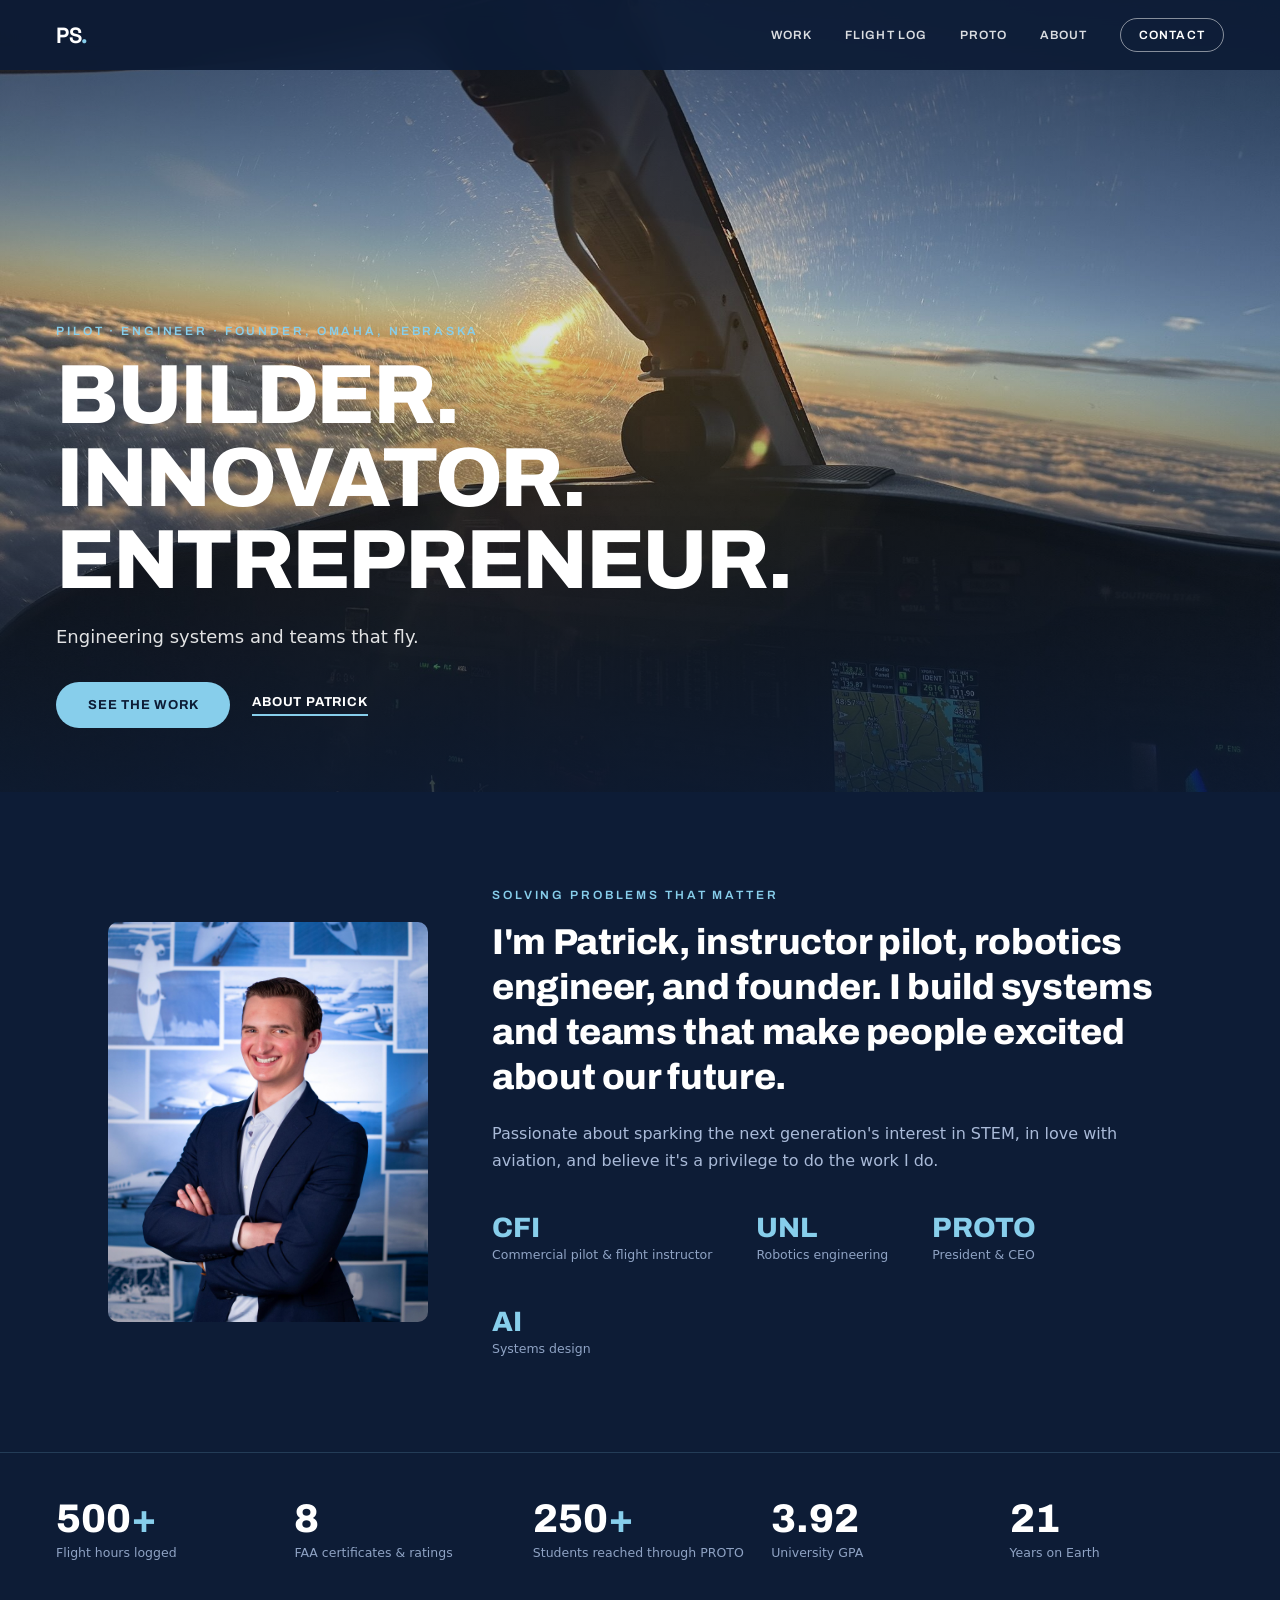
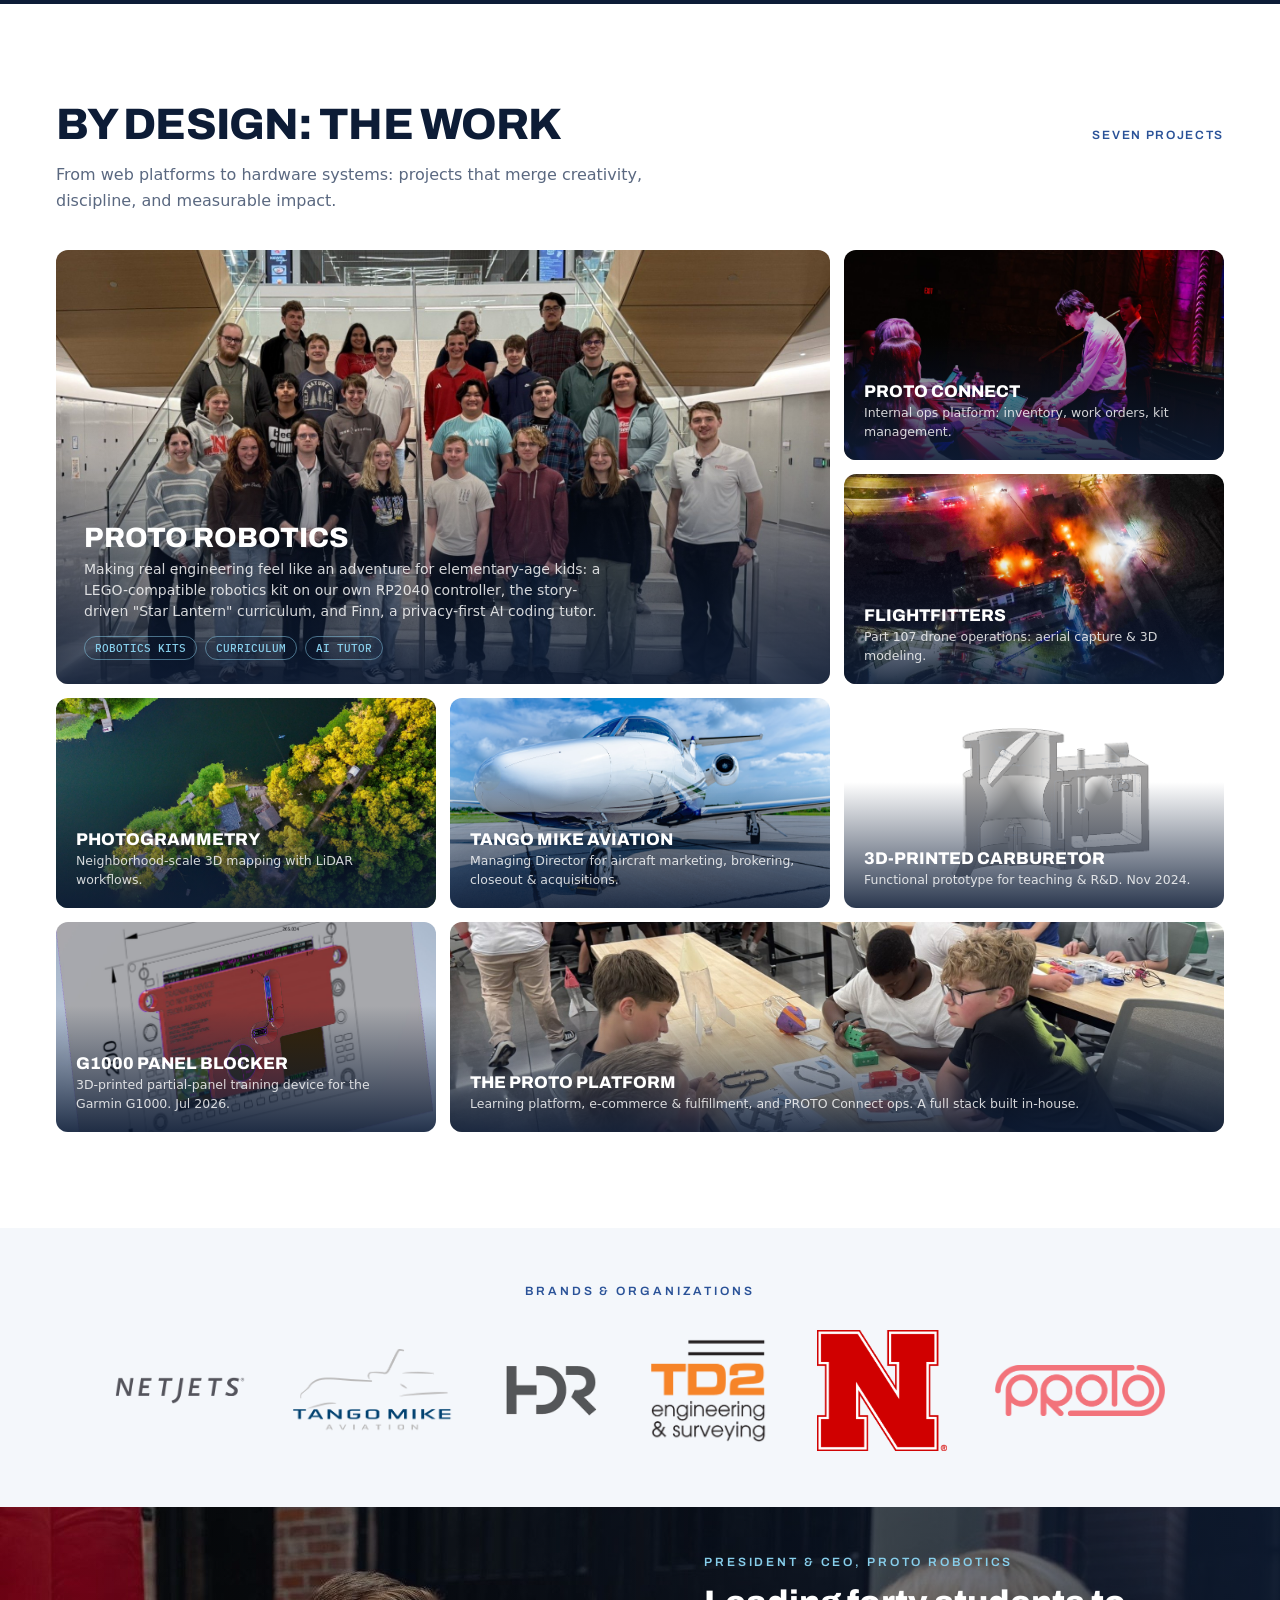
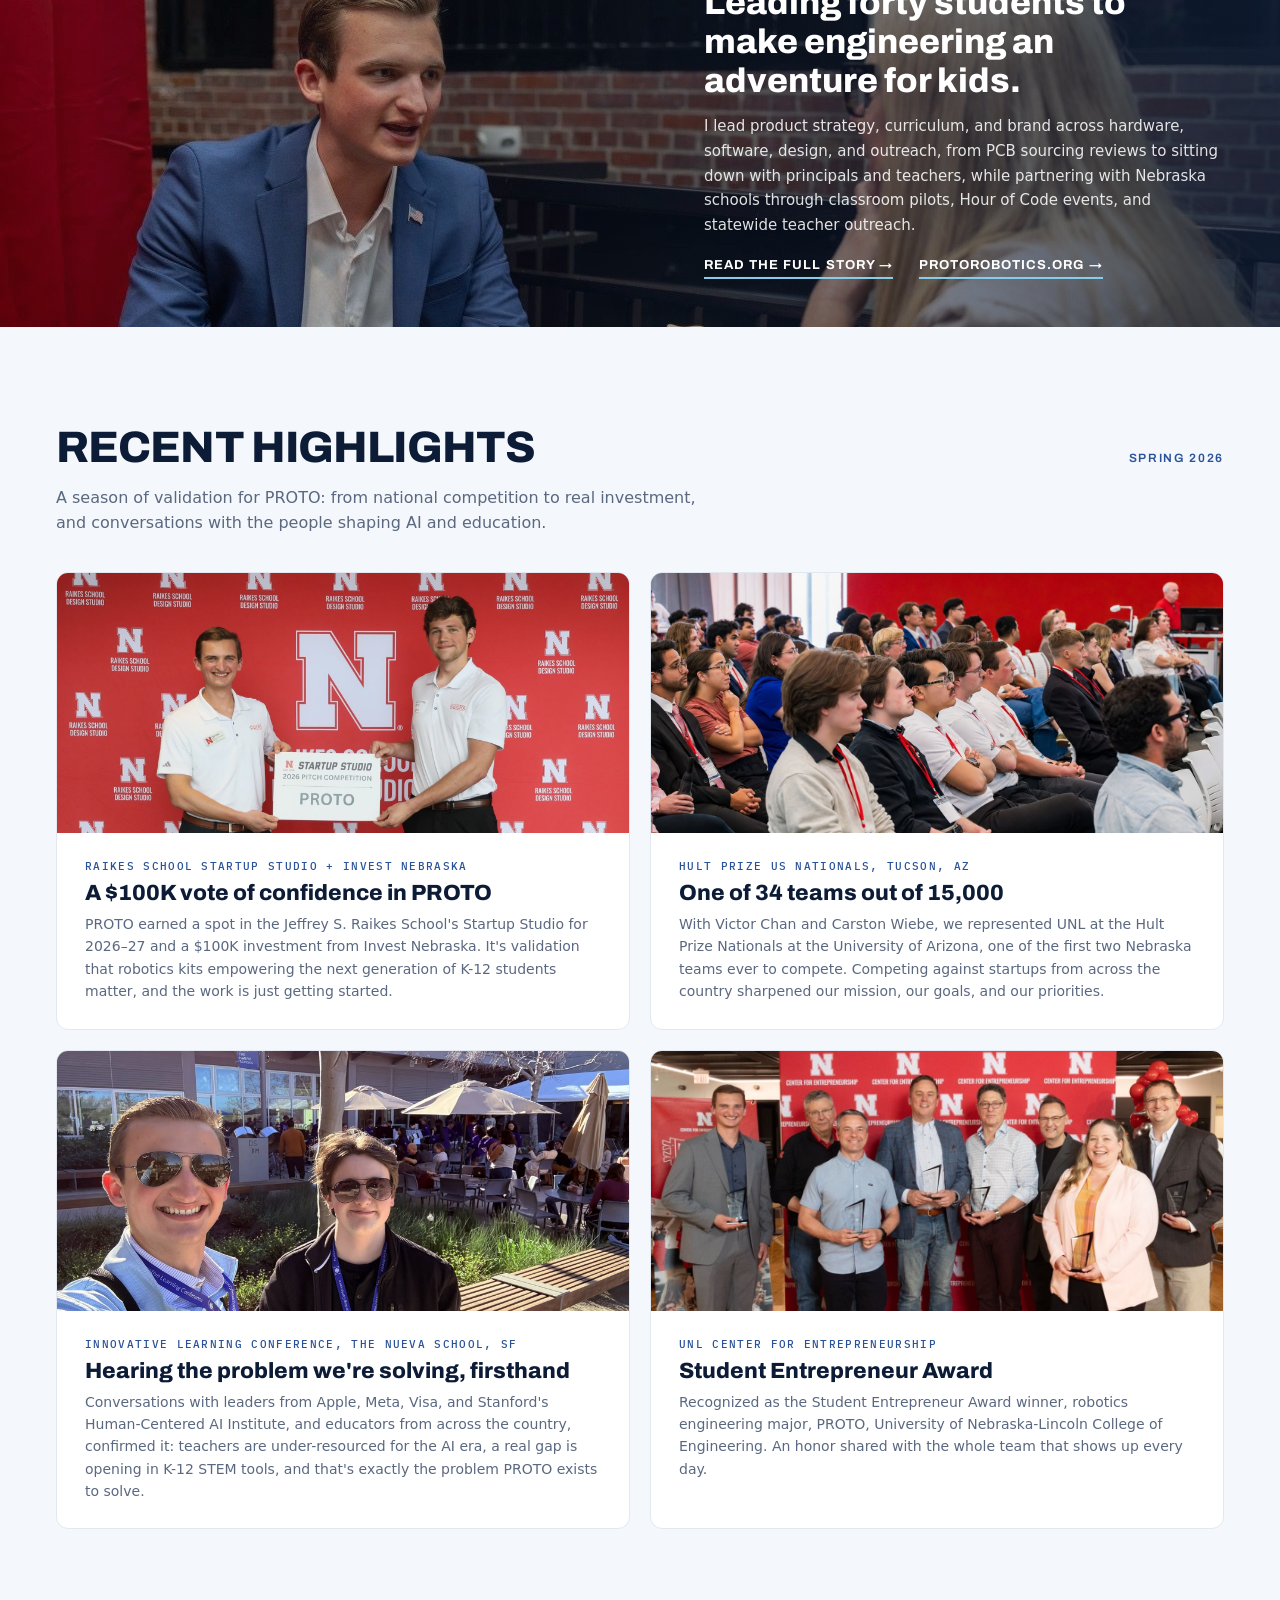
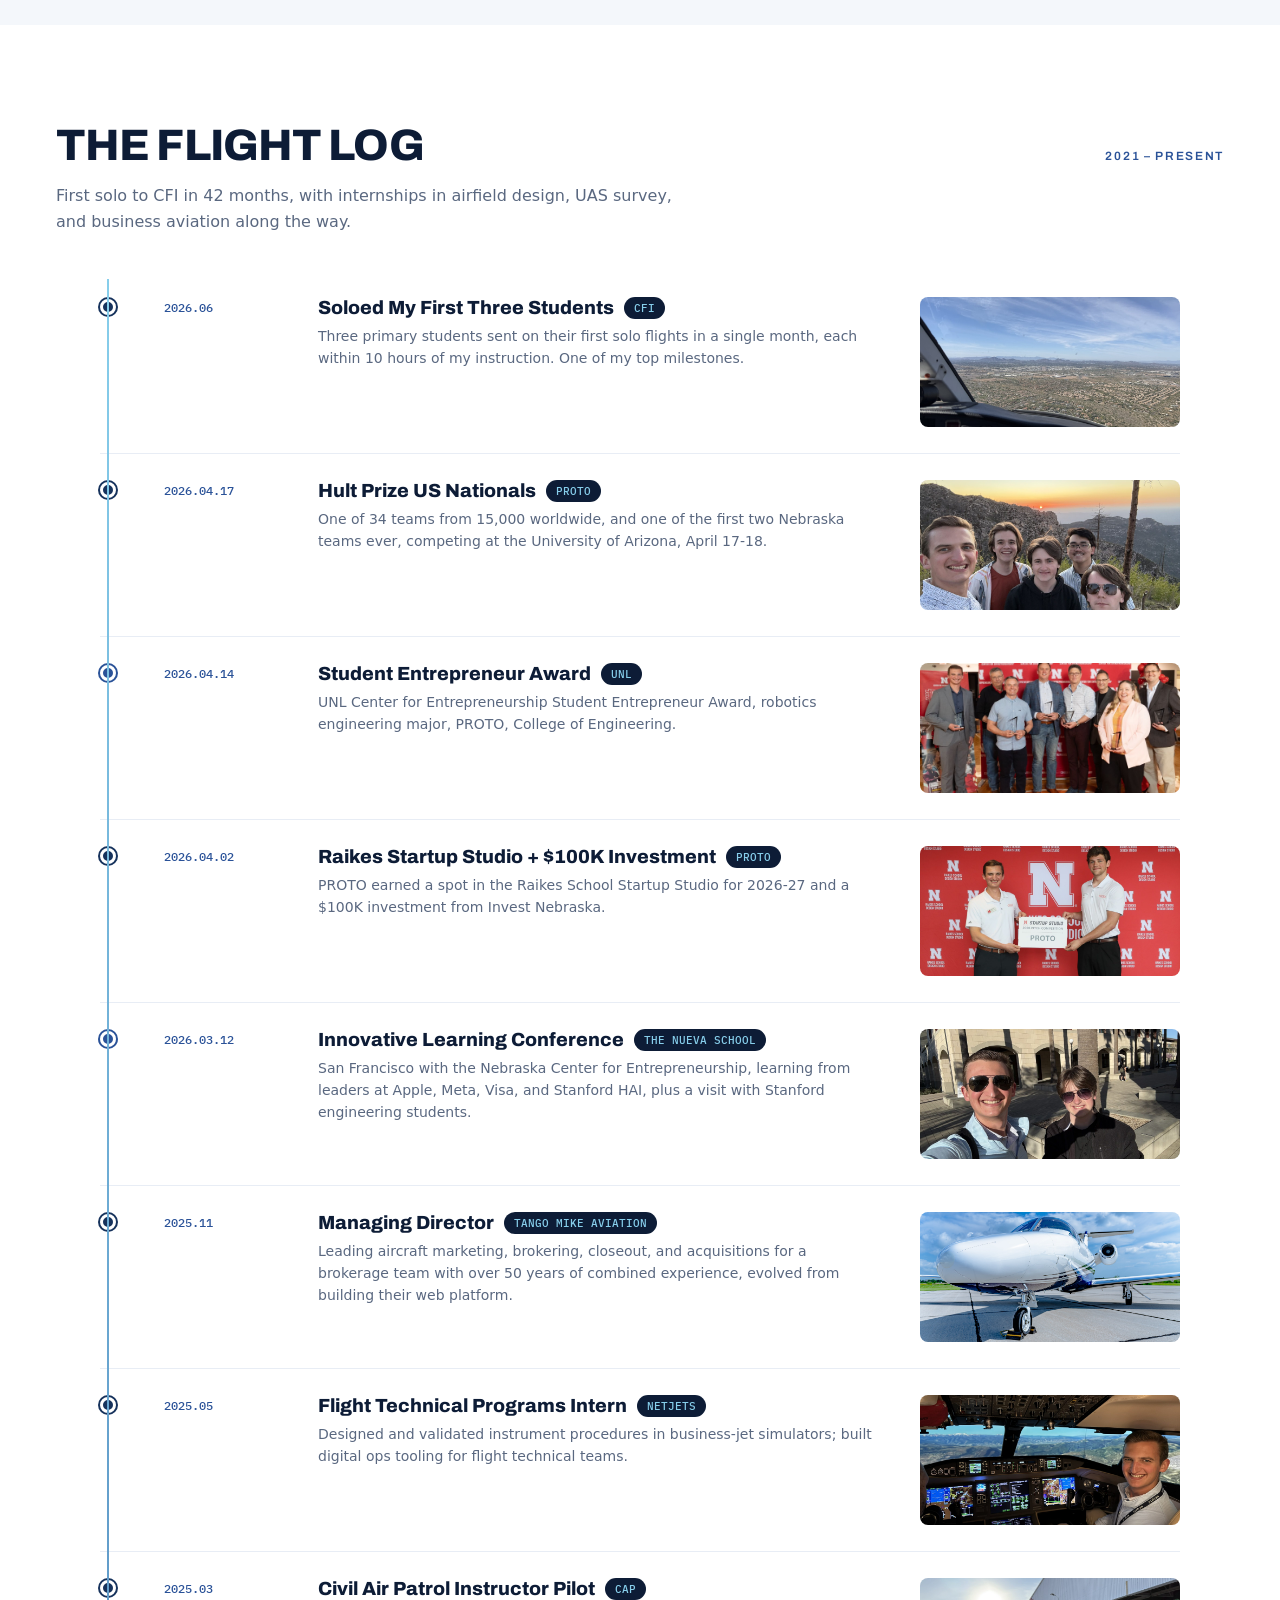
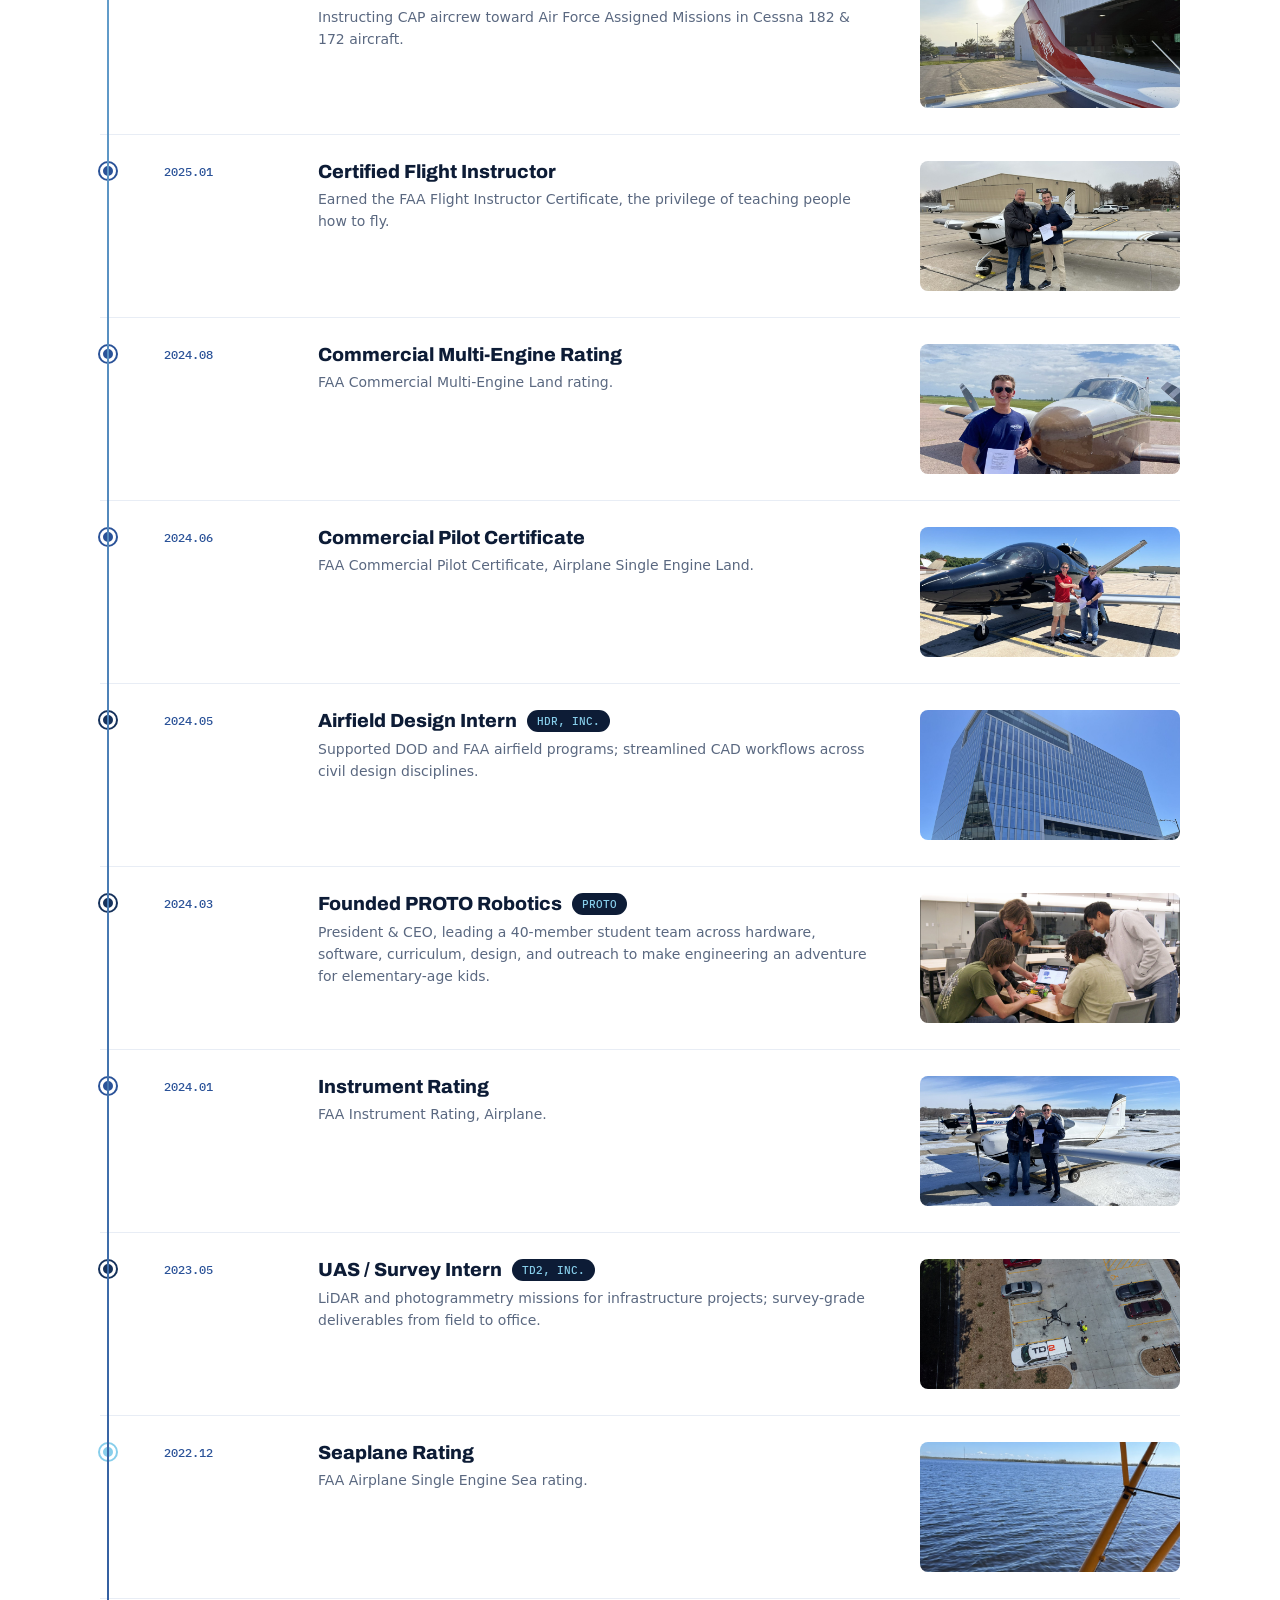
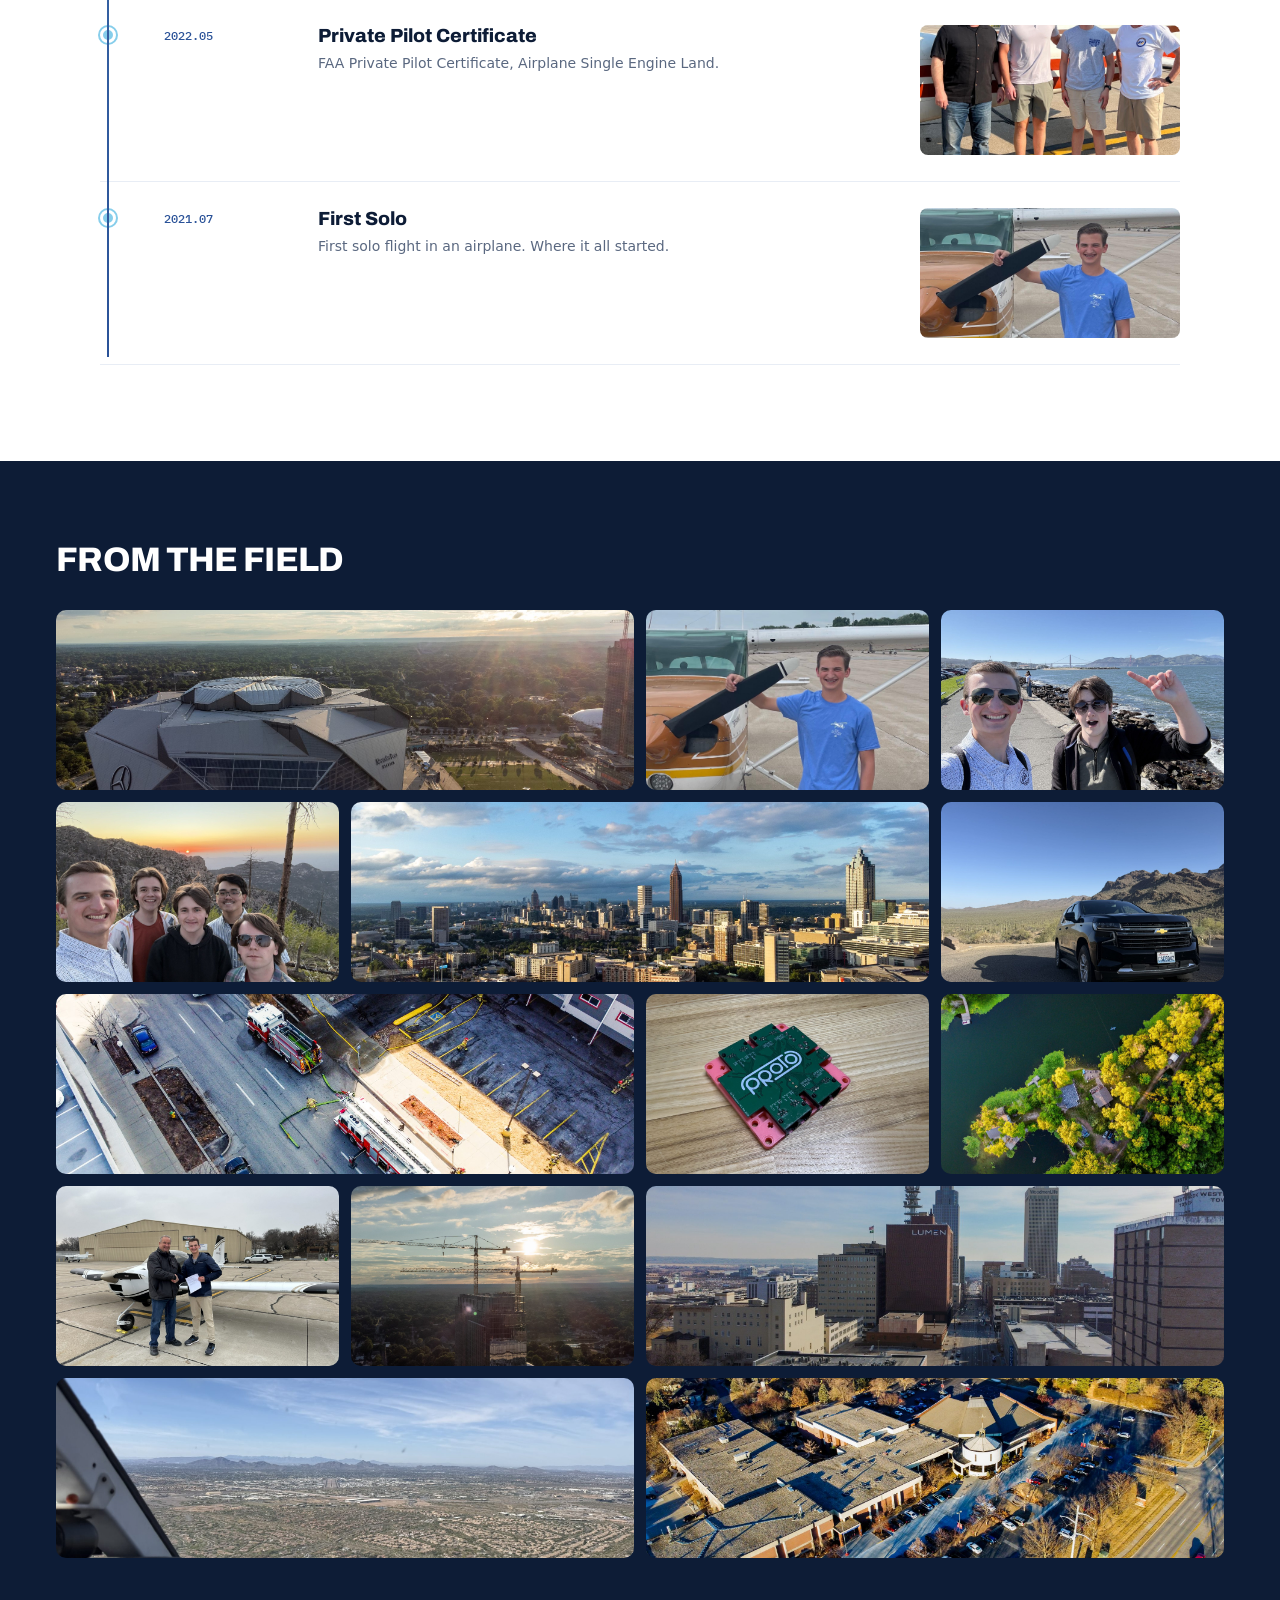
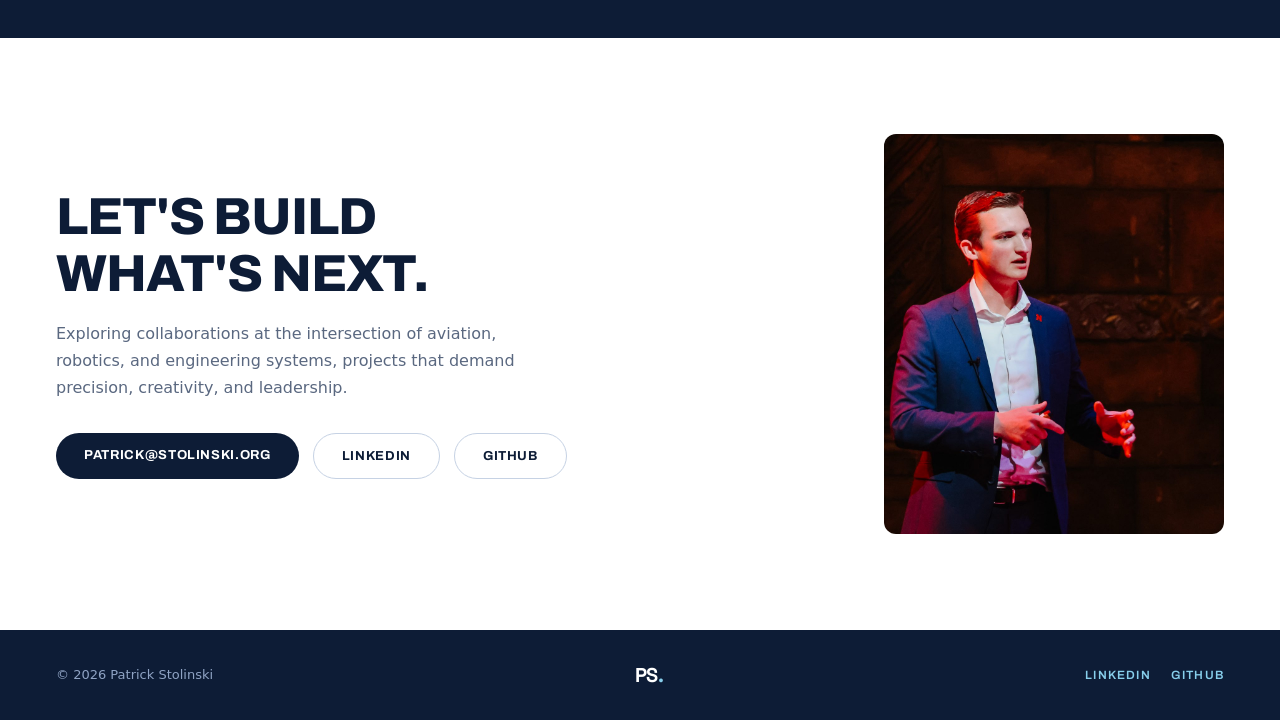
==== commit 3b7eb2ad: "Raise crop on Raikes and Student Entrepreneur highlight photos to show faces Co-Authored-By: Claude " ====
--- a/index.html
+++ b/index.html
@@ -245,7 +245,8 @@
 
     <div class="highlights-grid">
       <a href="journal.html#raikes" class="card">
-        <img src="img/raikes-startup-studio.jpg" alt="PROTO selected for Raikes Startup Studio" loading="lazy">
+        <img src="img/raikes-startup-studio.jpg" alt="PROTO selected for Raikes Startup Studio"
+          style="object-position:50% 20%" loading="lazy">
         <div class="card-body">
           <div class="card-kicker">RAIKES SCHOOL STARTUP STUDIO + INVEST NEBRASKA</div>
           <div class="card-title">A $100K vote of confidence in PROTO</div>
@@ -275,7 +276,8 @@
         </div>
       </a>
       <a href="journal.html#award" class="card">
-        <img src="img/student-entrepreneur.jpg" alt="UNL Center for Entrepreneurship awards" loading="lazy">
+        <img src="img/student-entrepreneur.jpg" alt="UNL Center for Entrepreneurship awards"
+          style="object-position:50% 15%" loading="lazy">
         <div class="card-body">
           <div class="card-kicker">UNL CENTER FOR ENTREPRENEURSHIP</div>
           <div class="card-title">Student Entrepreneur Award</div>
--- a/styles.css
+++ b/styles.css
@@ -188,7 +188,8 @@
   background: var(--navy-ink);
   padding: 96px var(--pad-x);
   display: grid;
-  grid-template-columns: 320px 1fr;
+  grid-template-columns: 320px minmax(0, 680px);
+  justify-content: center;
   gap: 64px;
   align-items: center;
 }
@@ -493,7 +494,11 @@
 
 /* ============================== FLIGHT LOG ============================== */
 
-.log { position: relative; max-width: 1080px; }
+.log {
+  position: relative;
+  max-width: 1080px;
+  margin: 0 auto;
+}
 
 .log::before {
   content: '';
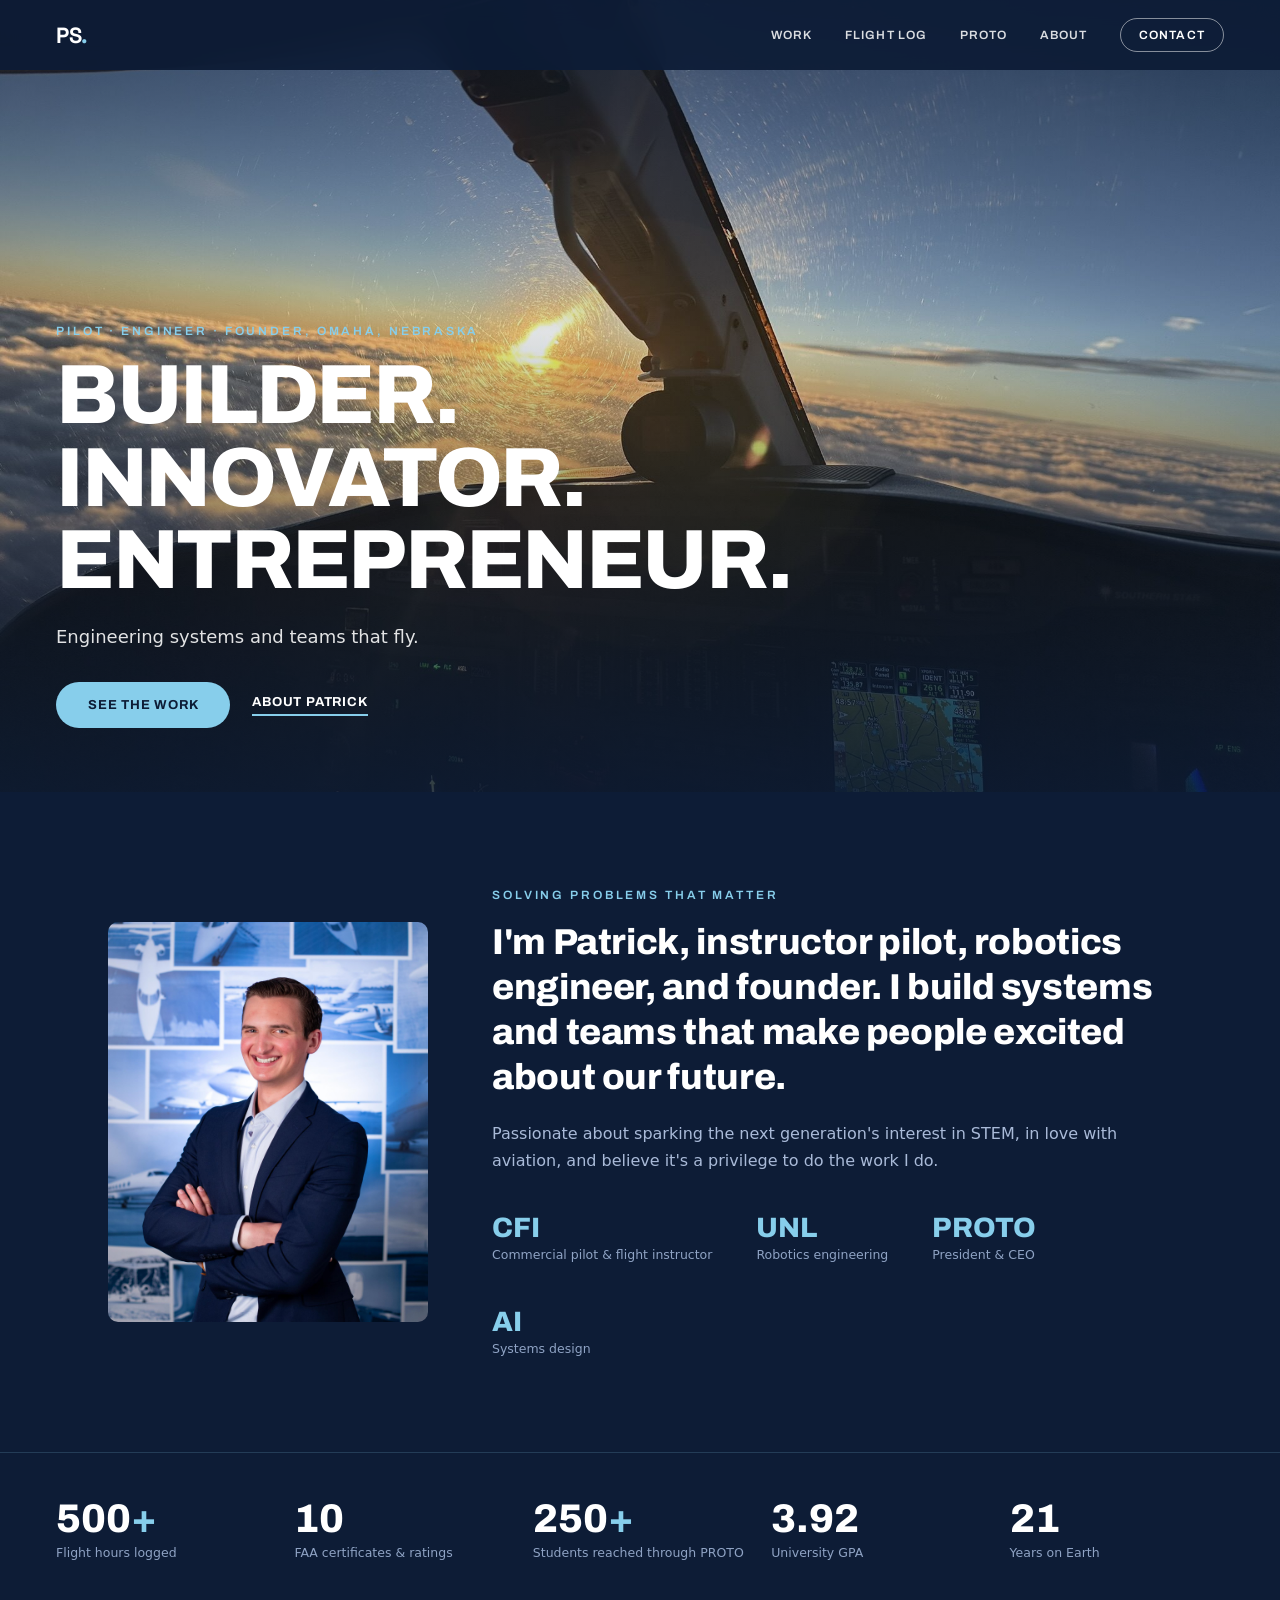
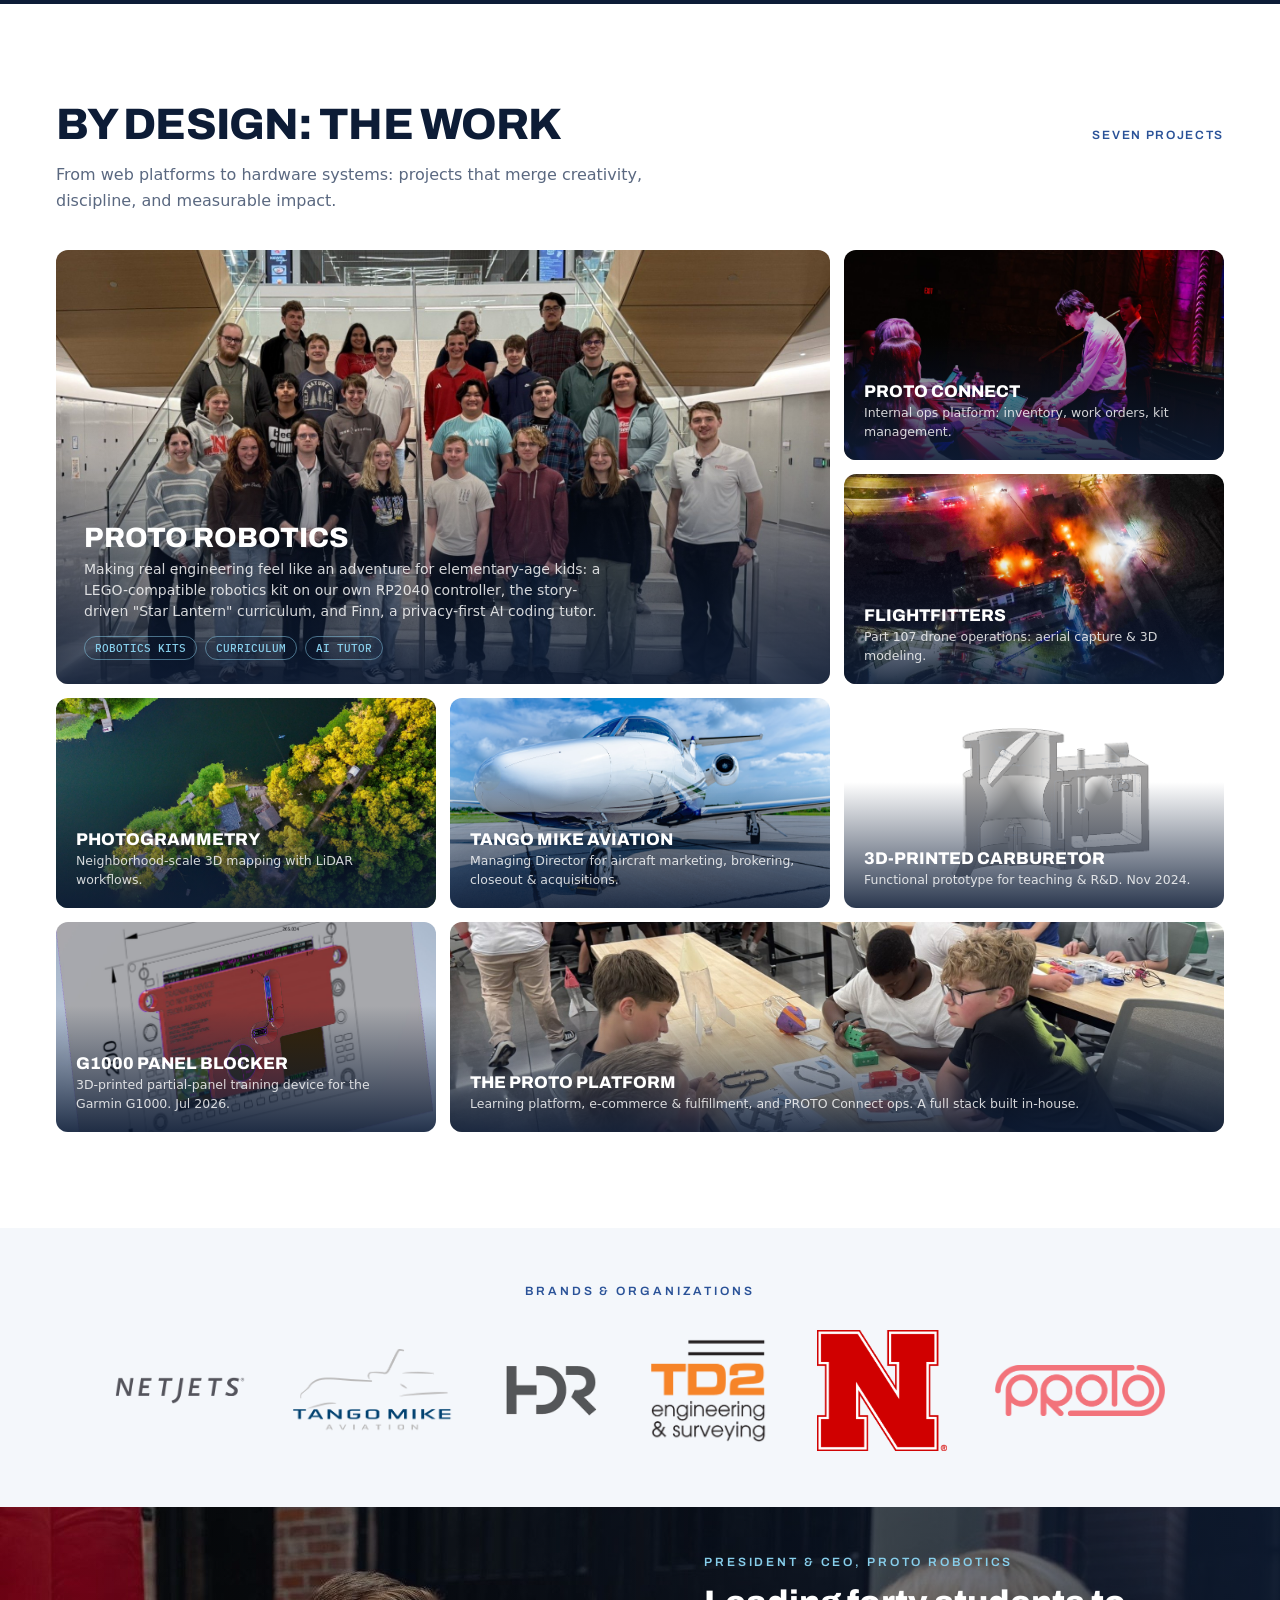
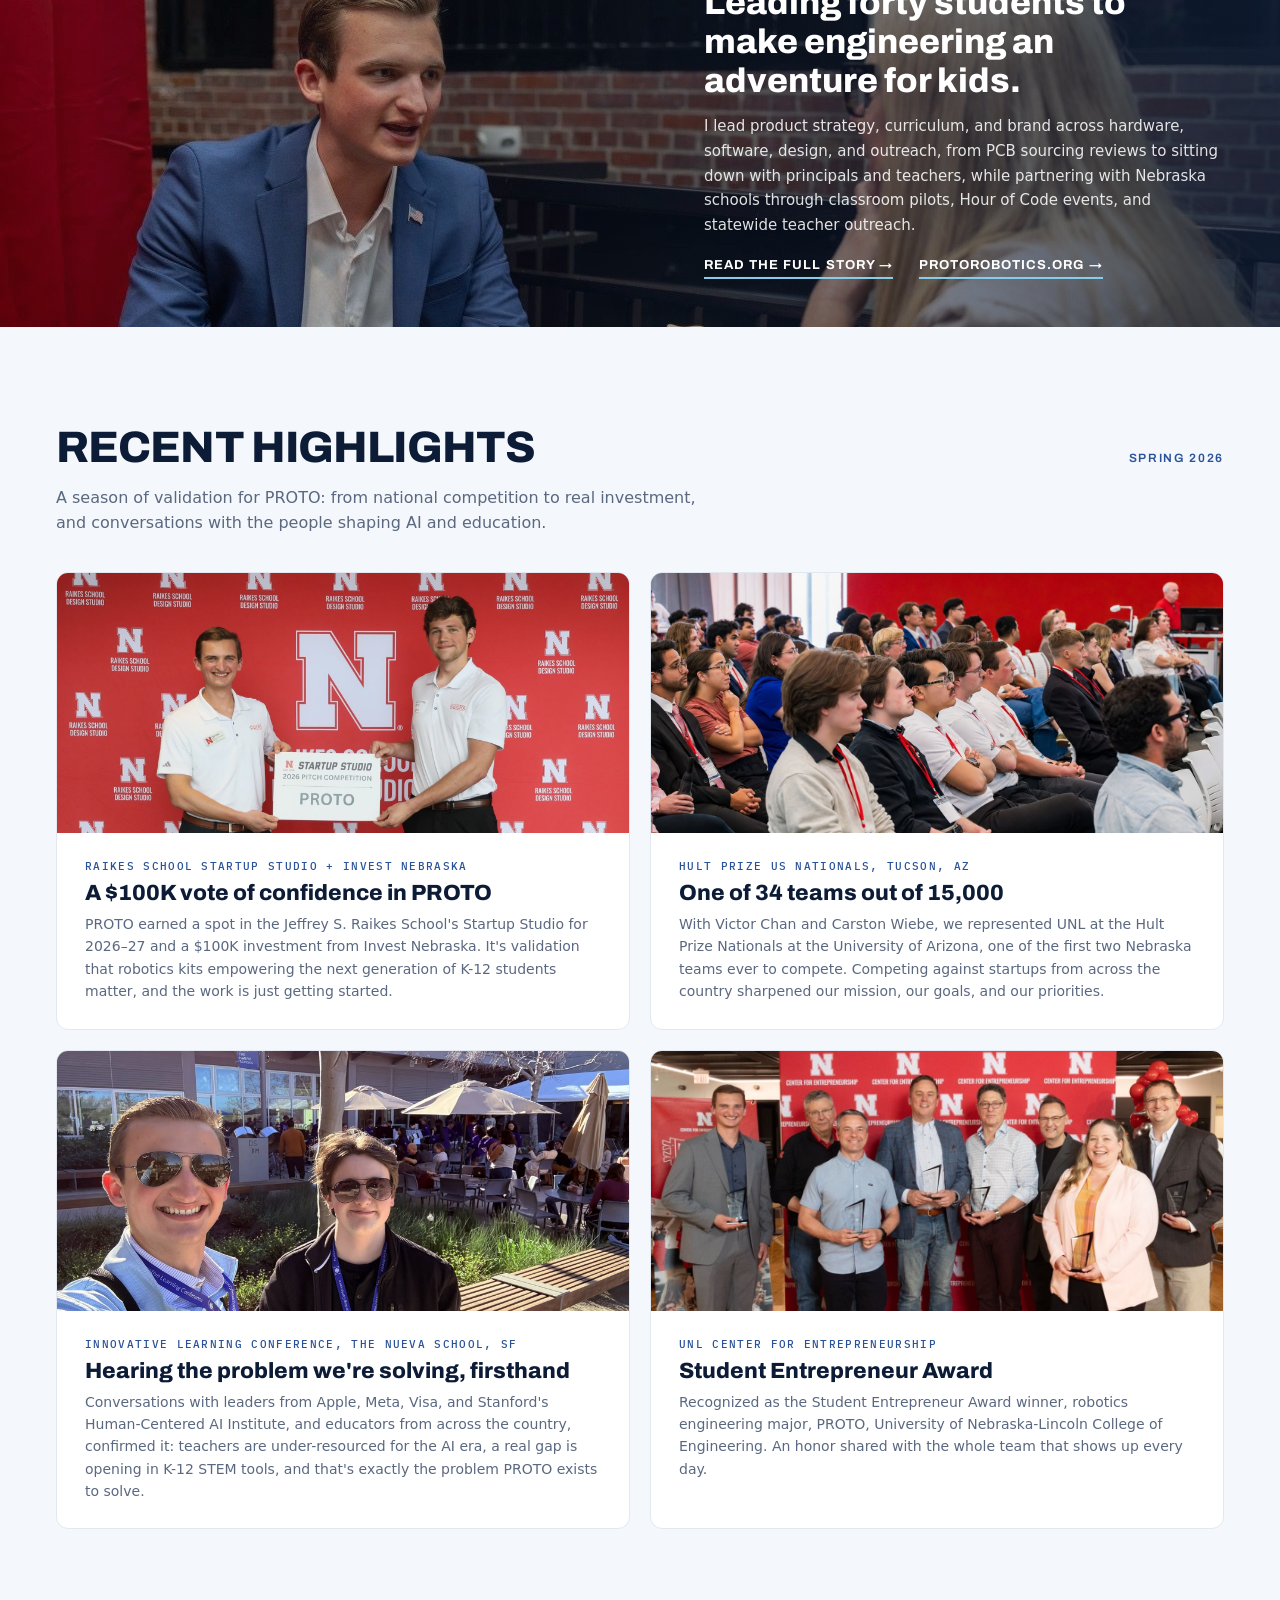
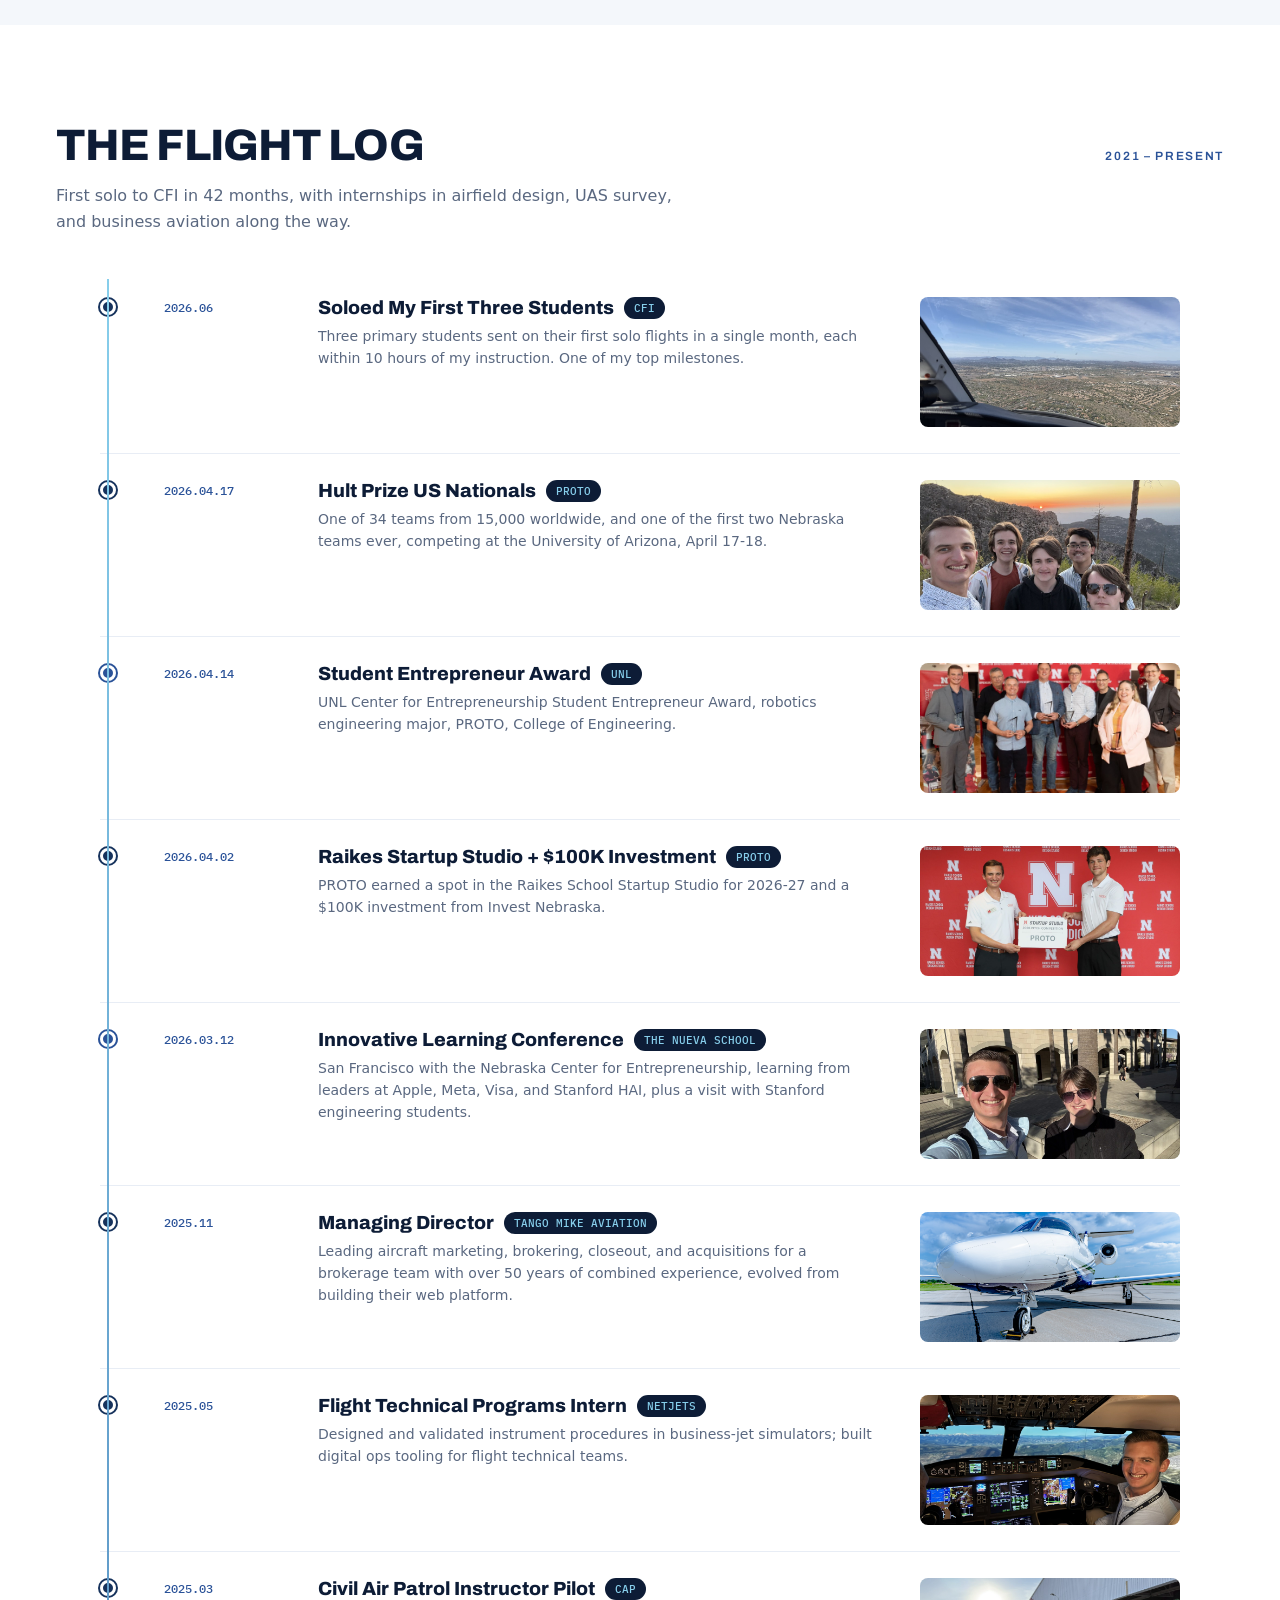
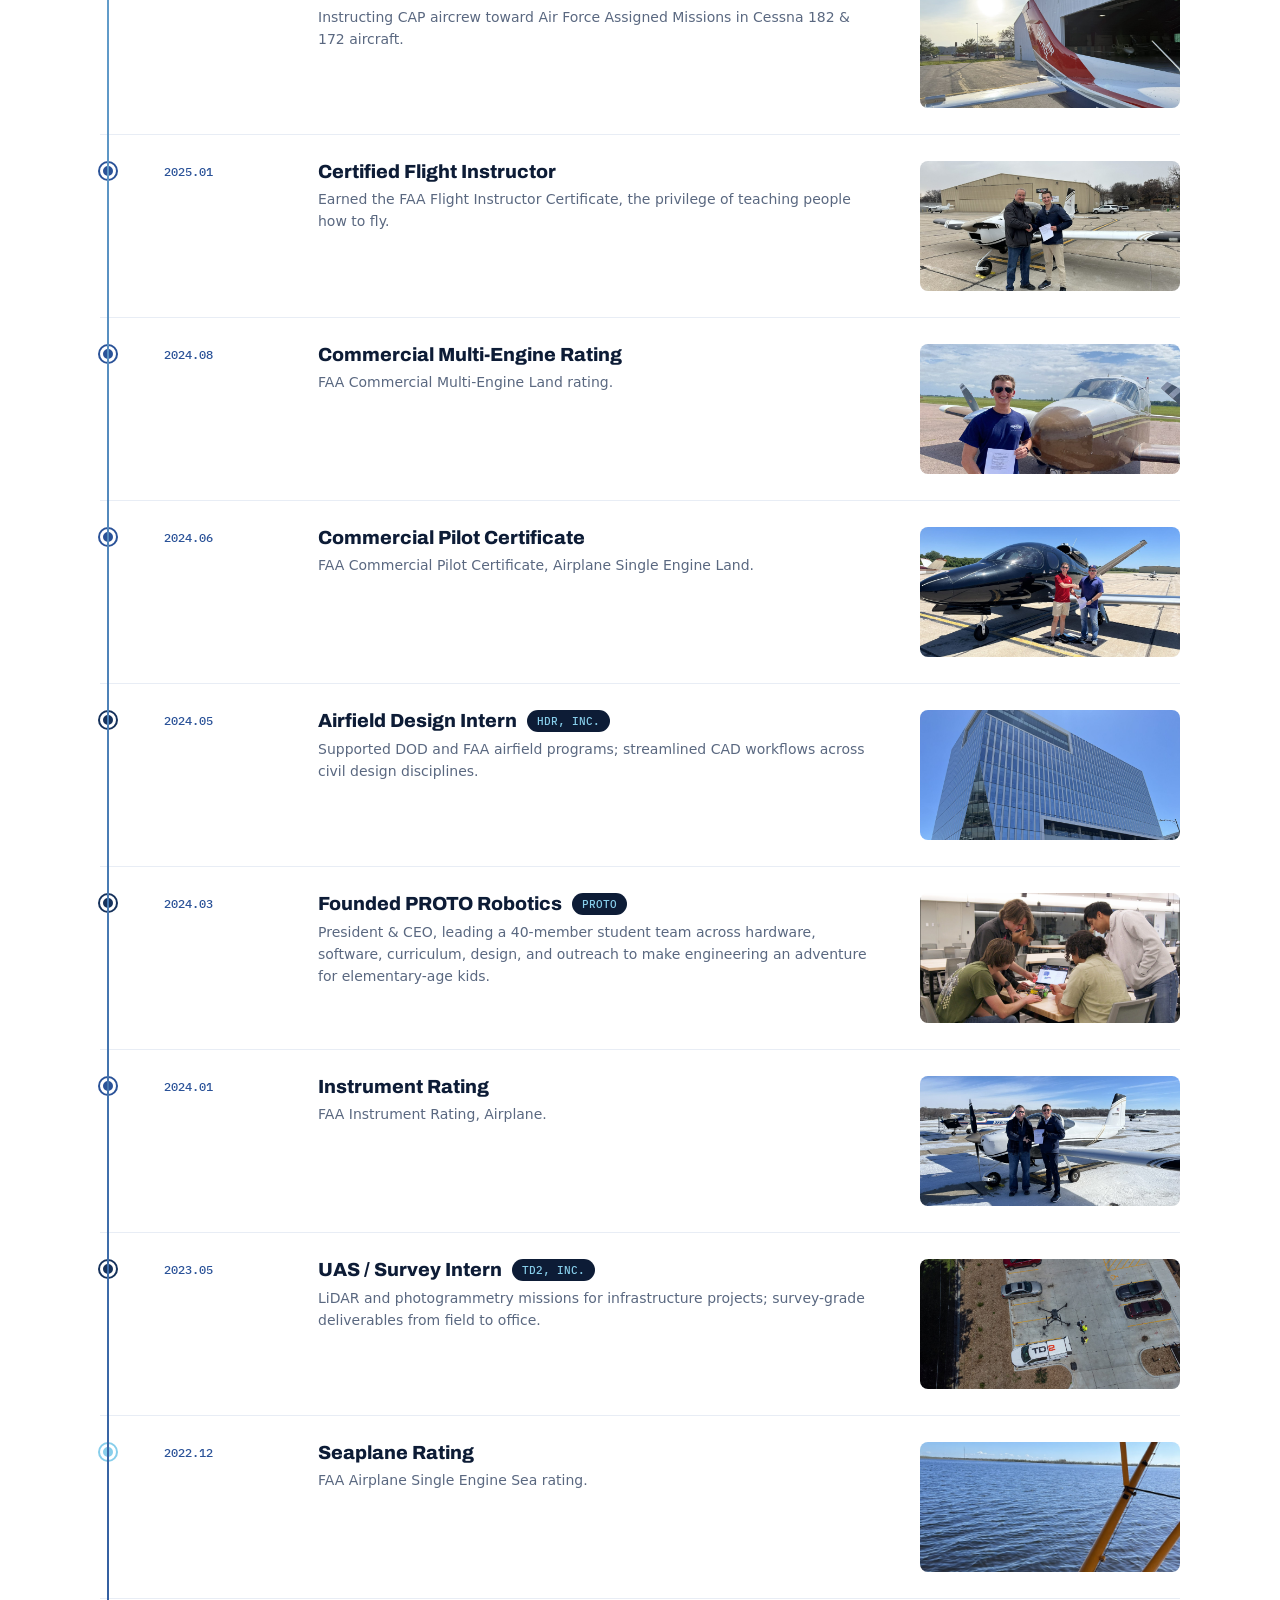
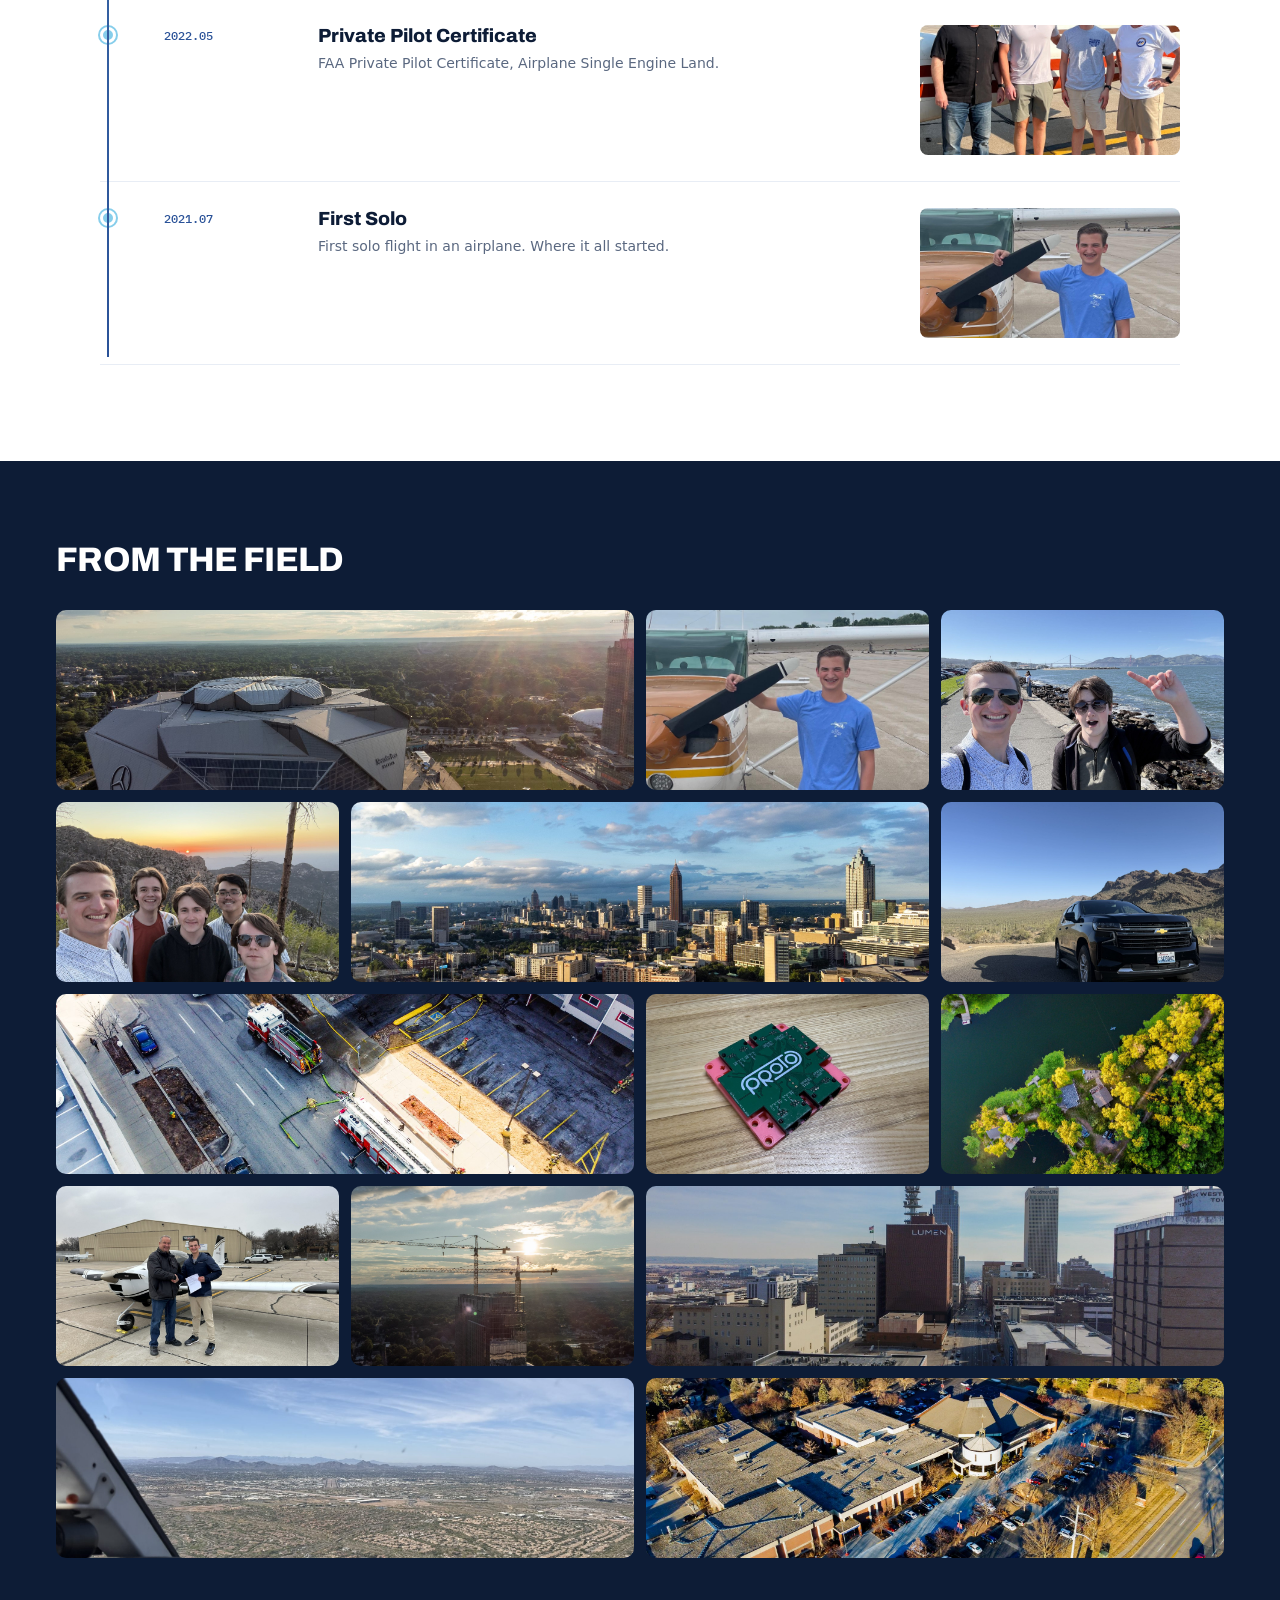
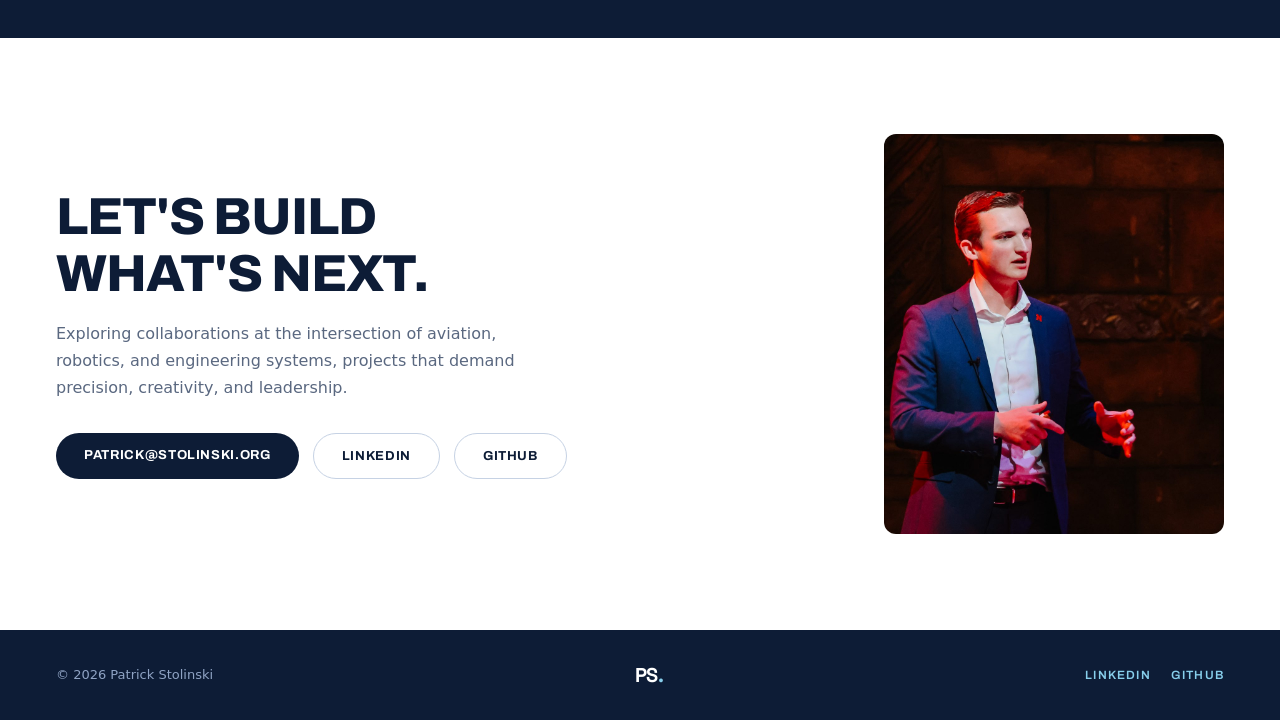
==== commit 7426587c: "data: update KPI stats (FAA ratings to 10, stable ids) [m-0547]" ====
--- a/index.html
+++ b/index.html
@@ -97,13 +97,14 @@
   </section>
 
   <!-- STATS -->
+  <!-- kpis:begin (generated from data/kpis.json — run `node tools/apply-kpis.js`; do not hand-edit) -->
   <section class="stats">
     <div>
       <div class="stat-value">500<span>+</span></div>
       <div class="stat-label">Flight hours logged</div>
     </div>
     <div>
-      <div class="stat-value">8</div>
+      <div class="stat-value">10</div>
       <div class="stat-label">FAA certificates &amp; ratings</div>
     </div>
     <div>
@@ -119,6 +120,7 @@
       <div class="stat-label">Years on Earth</div>
     </div>
   </section>
+  <!-- kpis:end -->
 
   <!-- WORK -->
   <section id="work" class="section section-white">
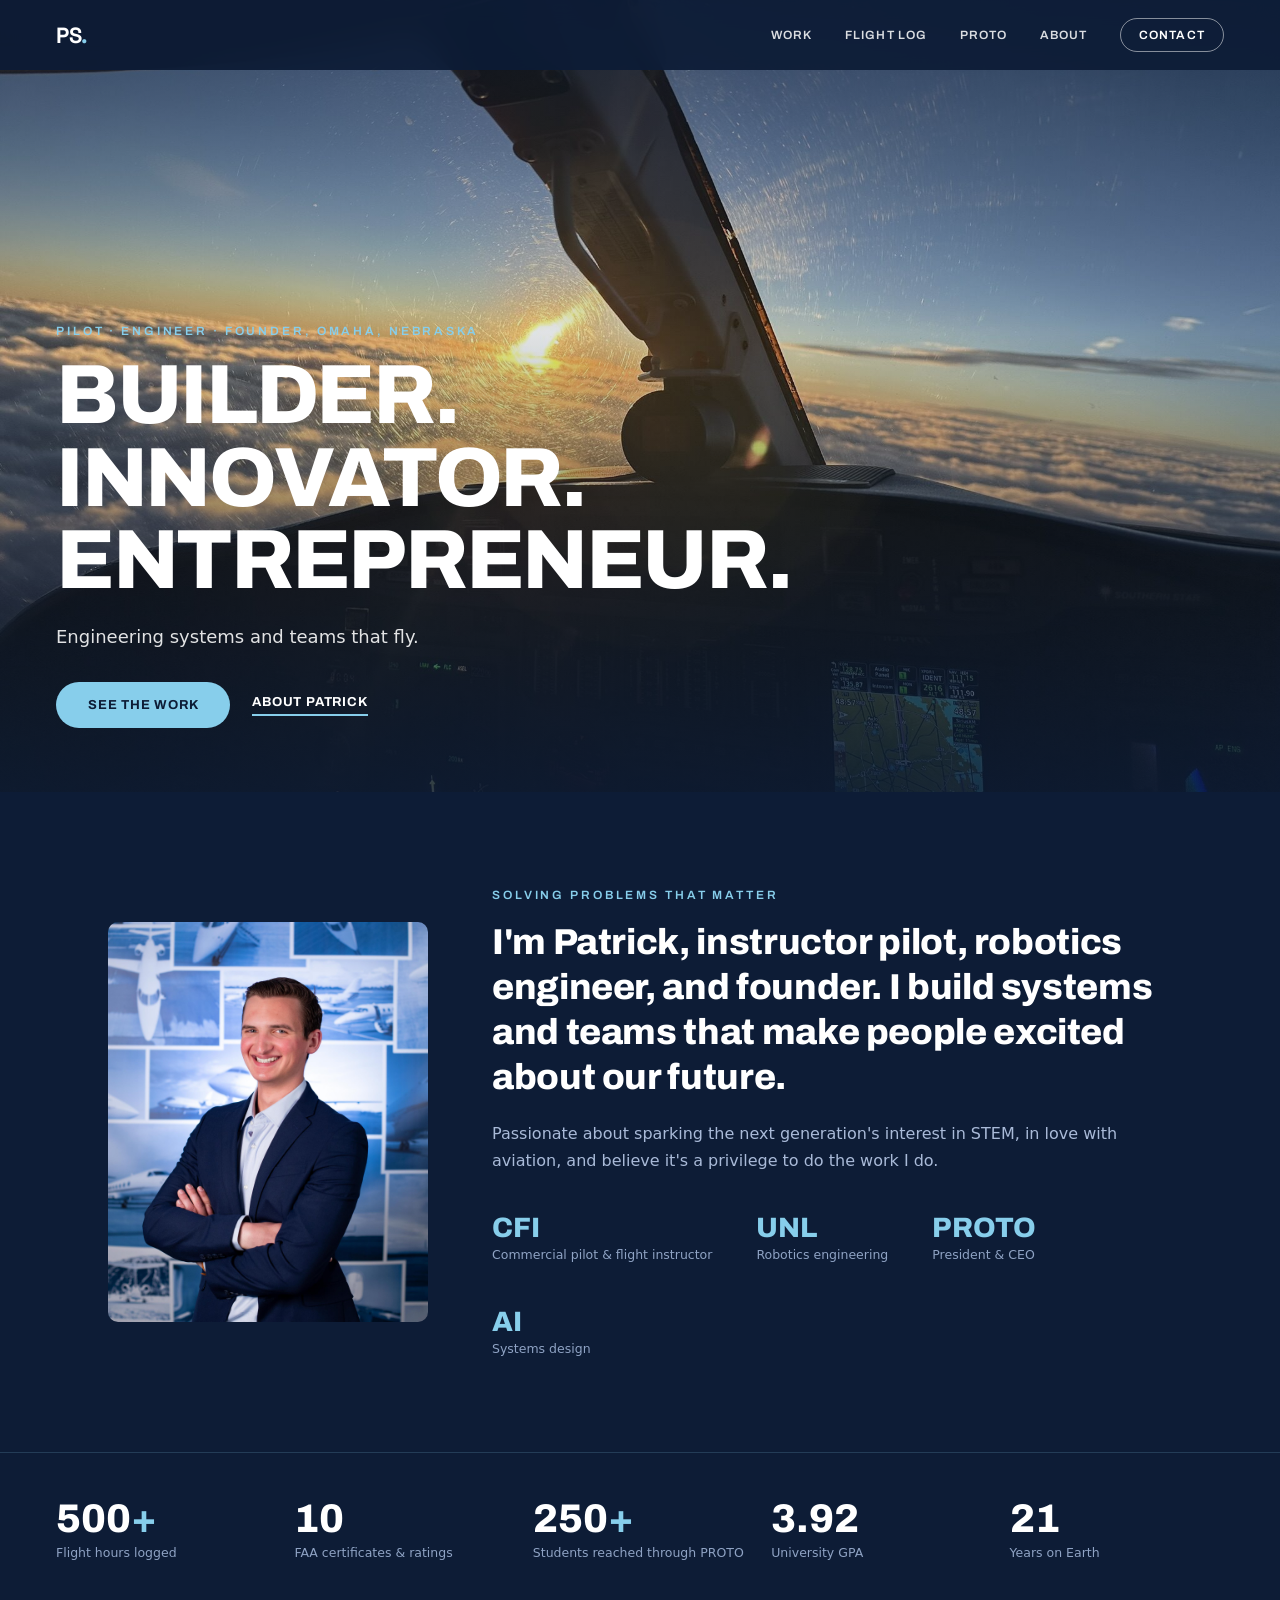
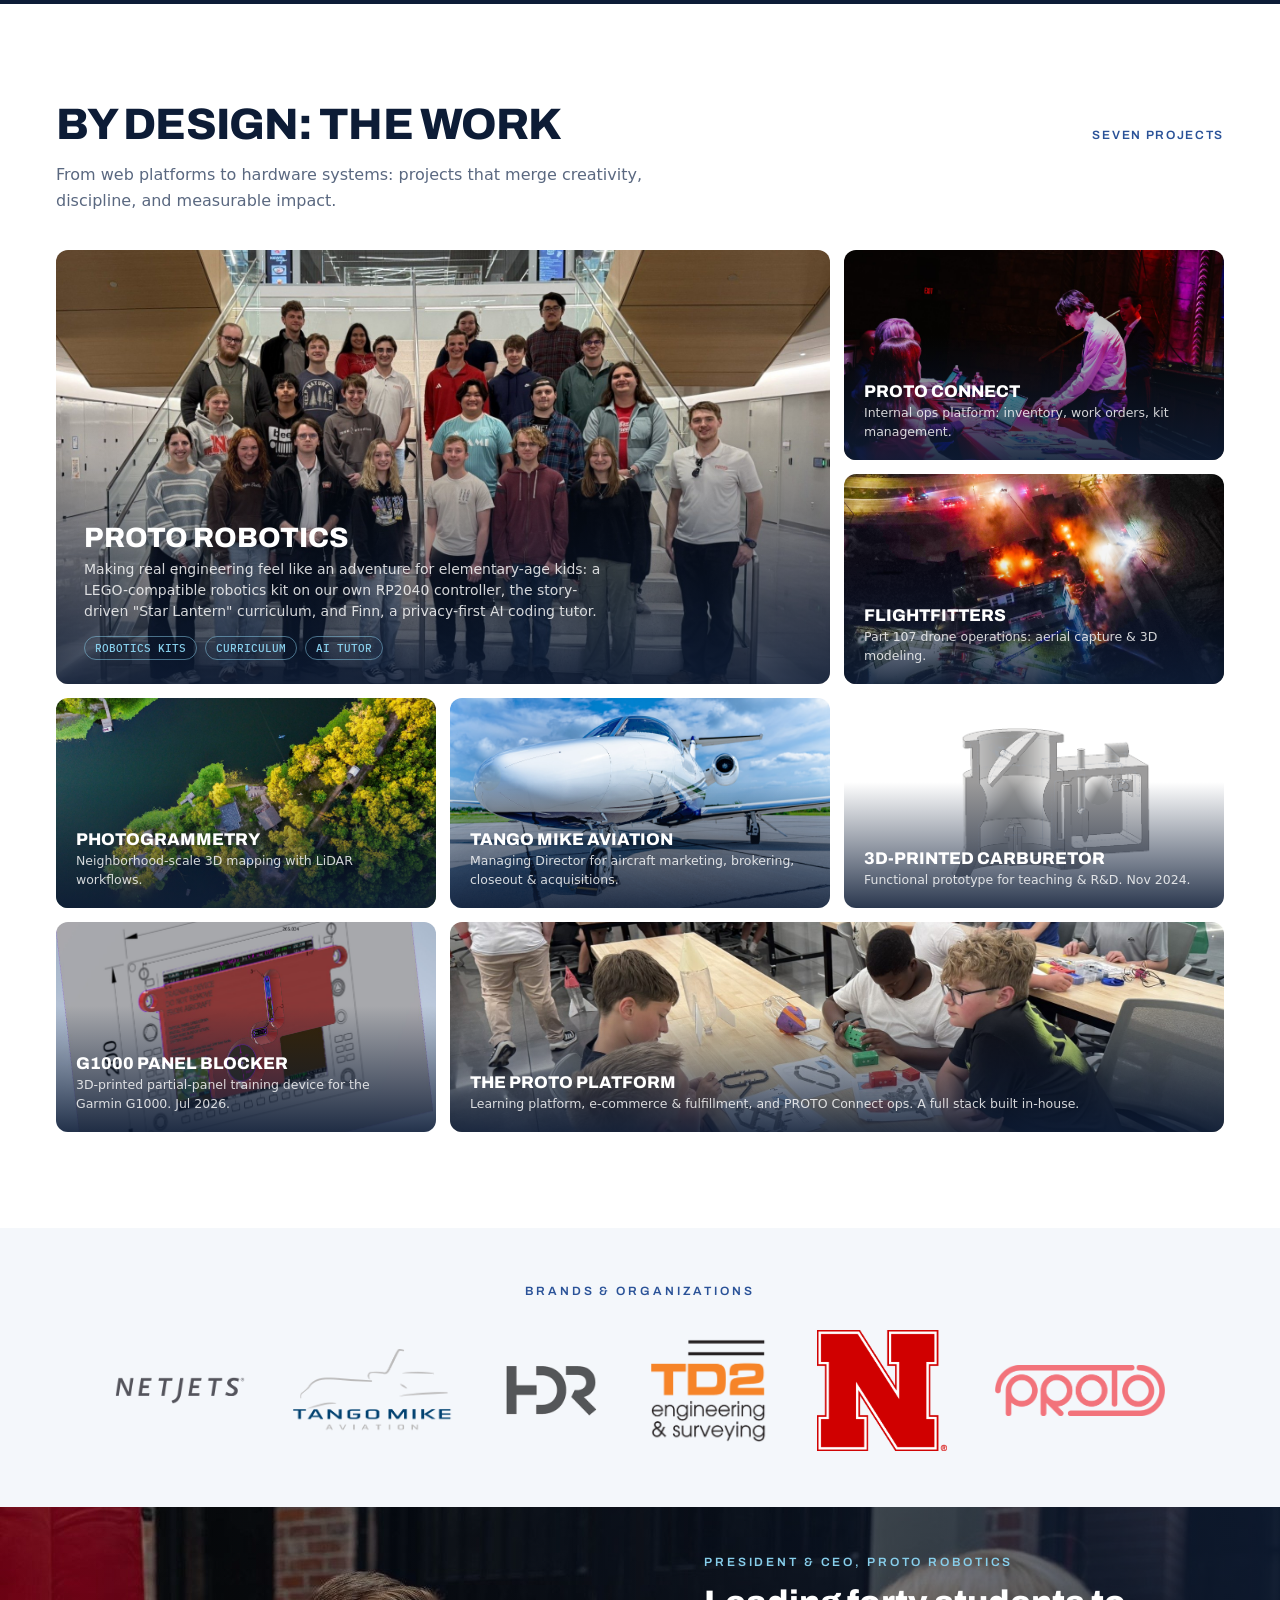
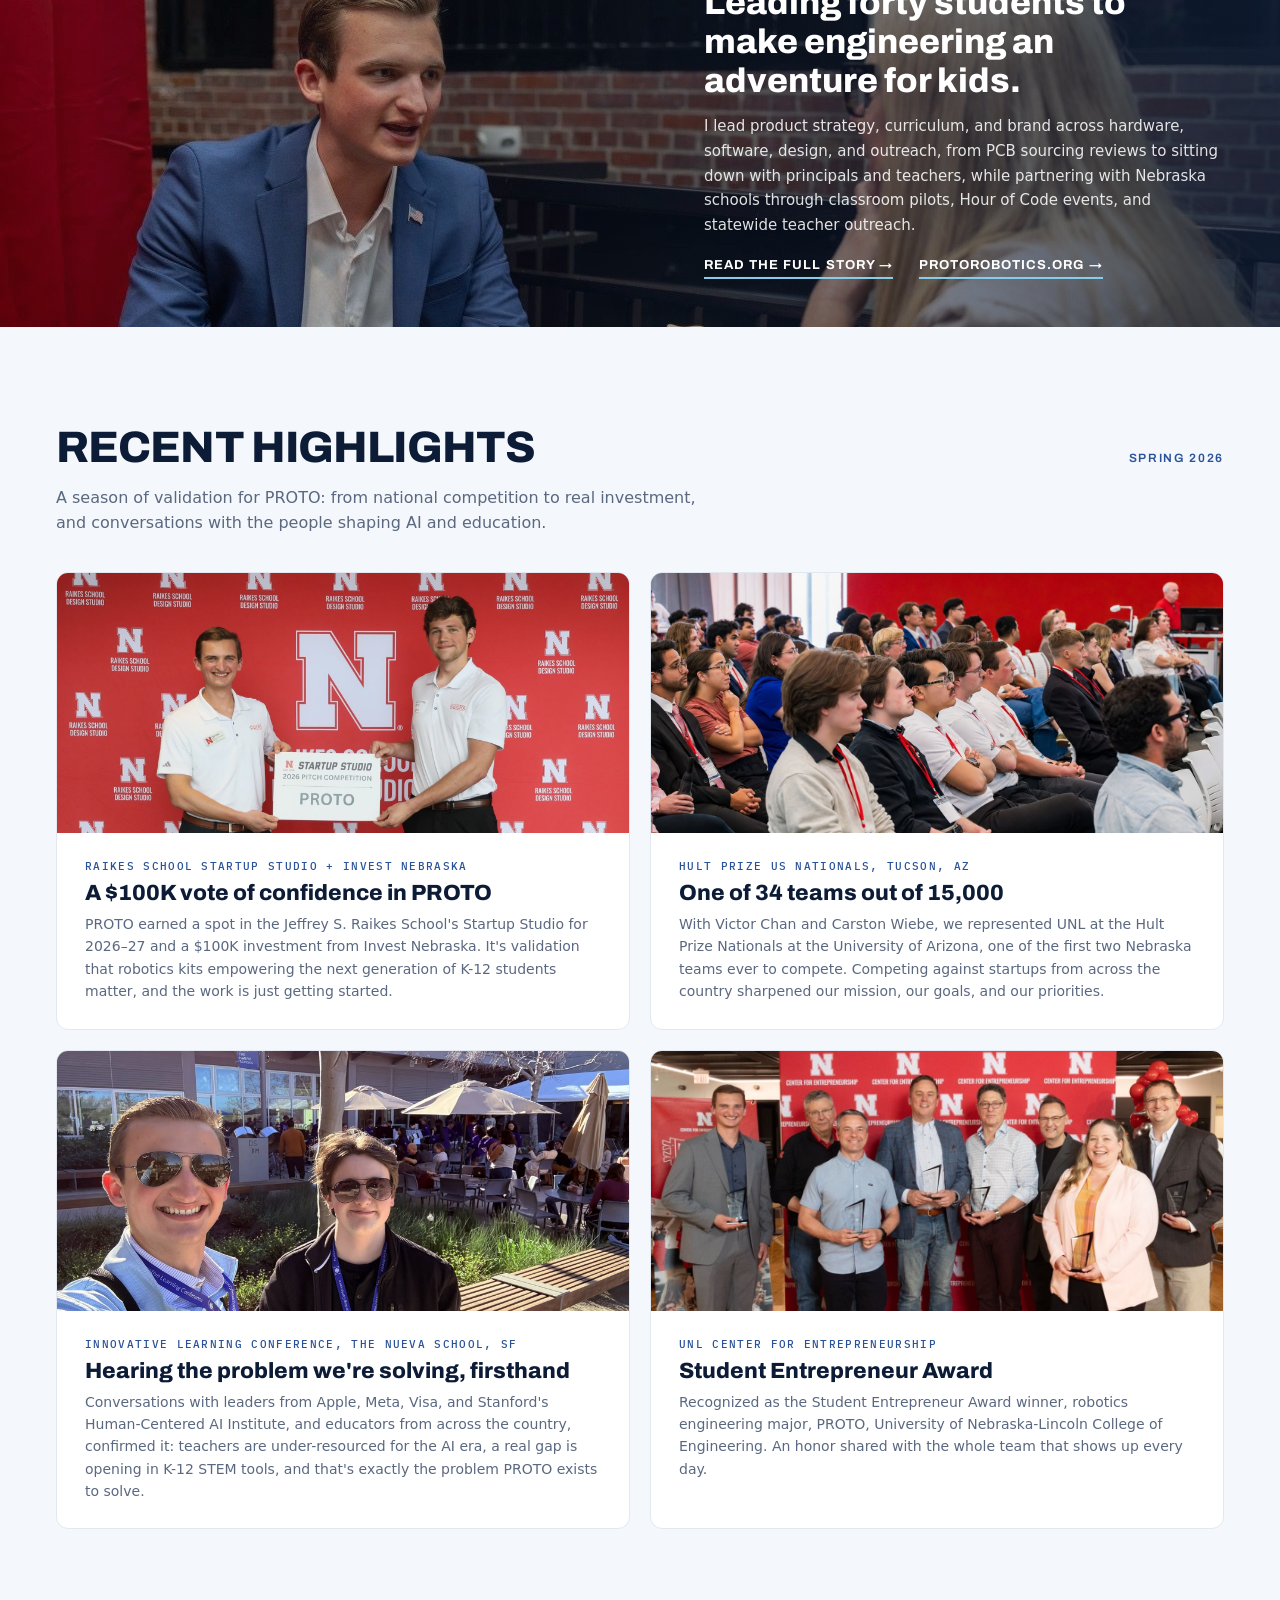
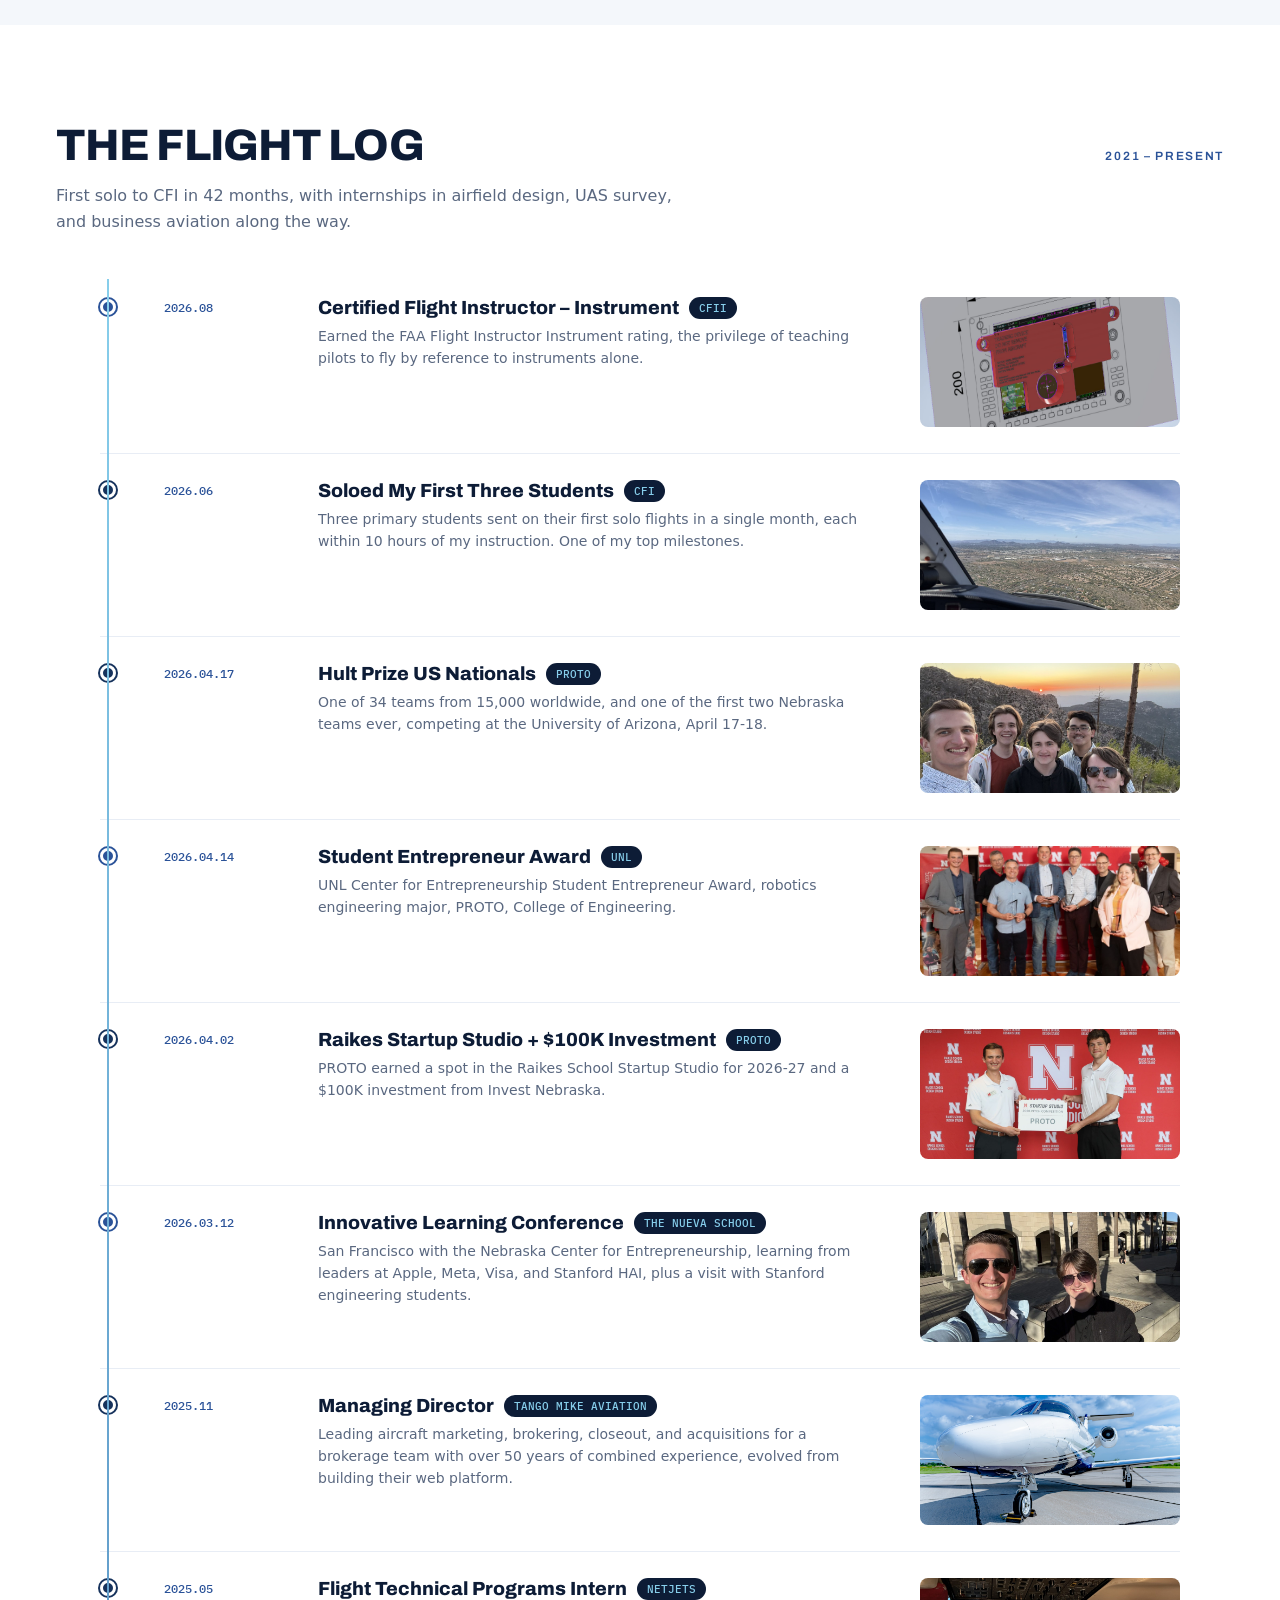
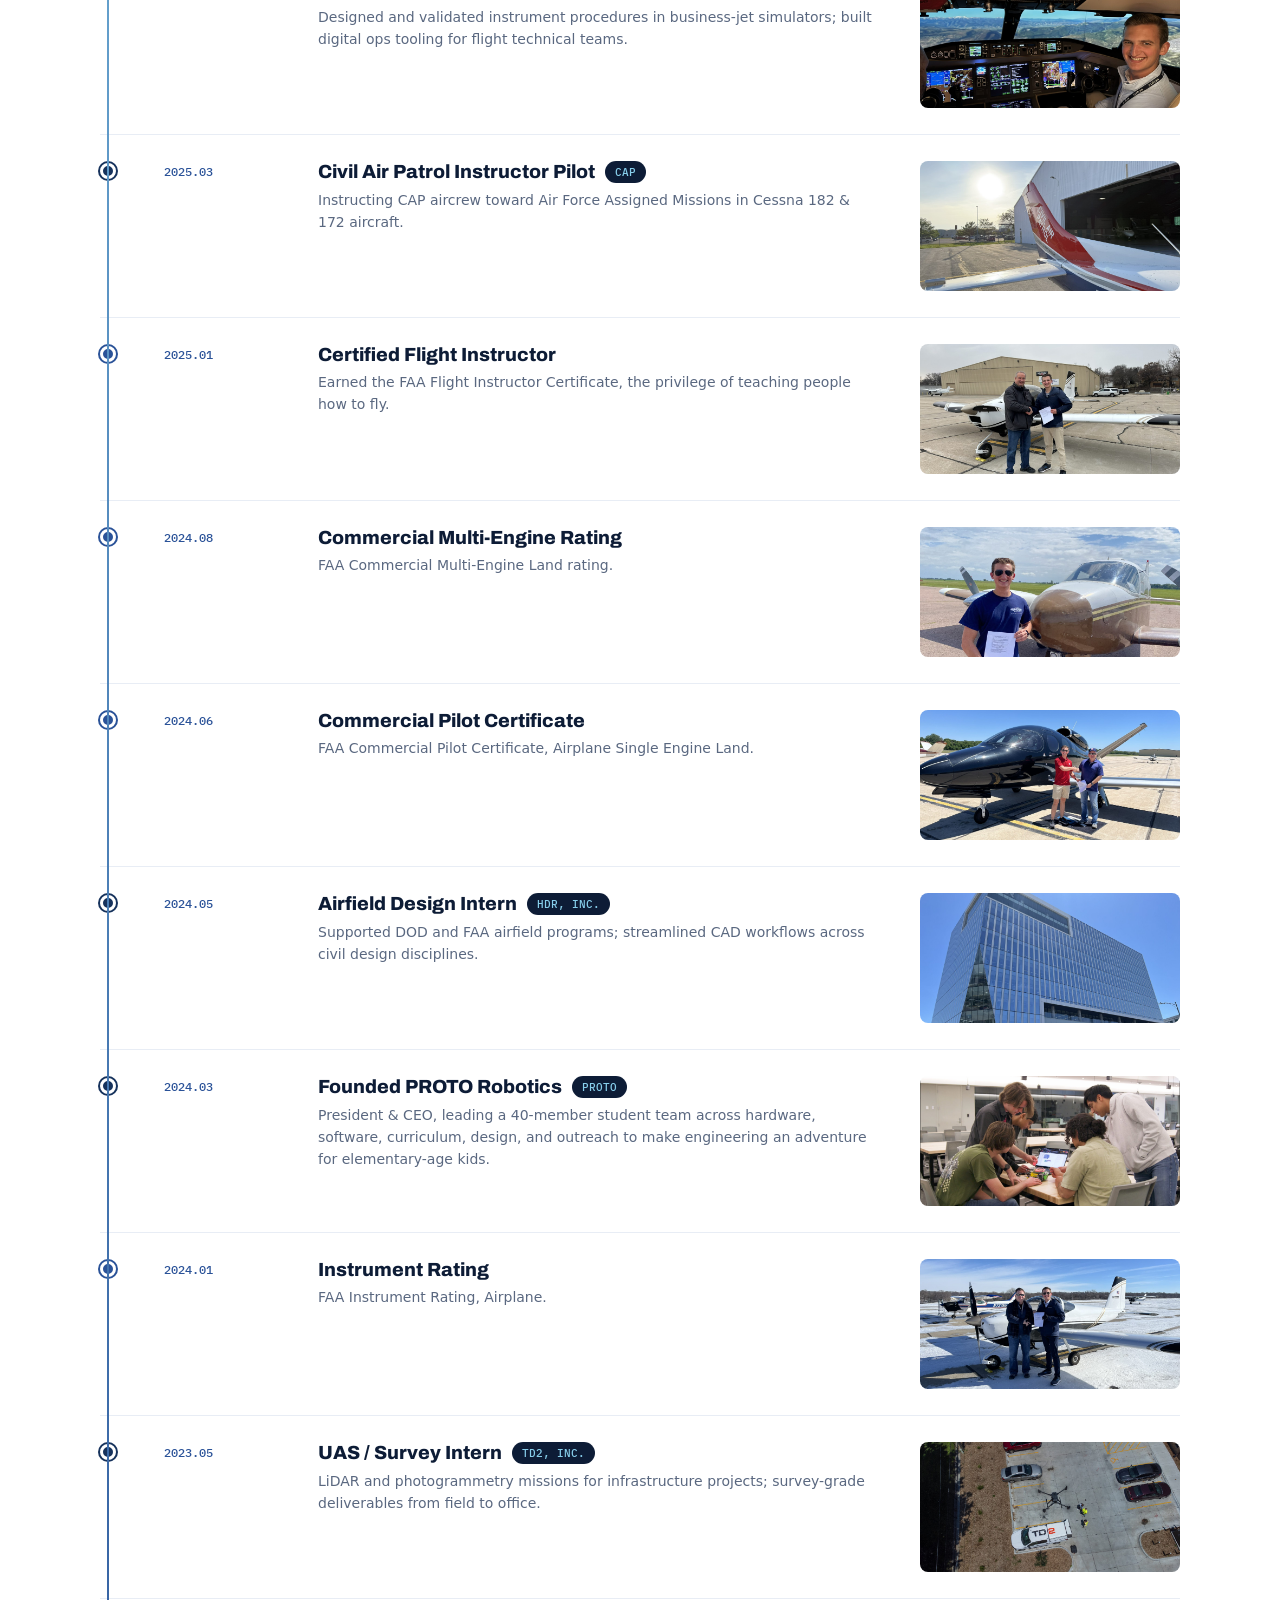
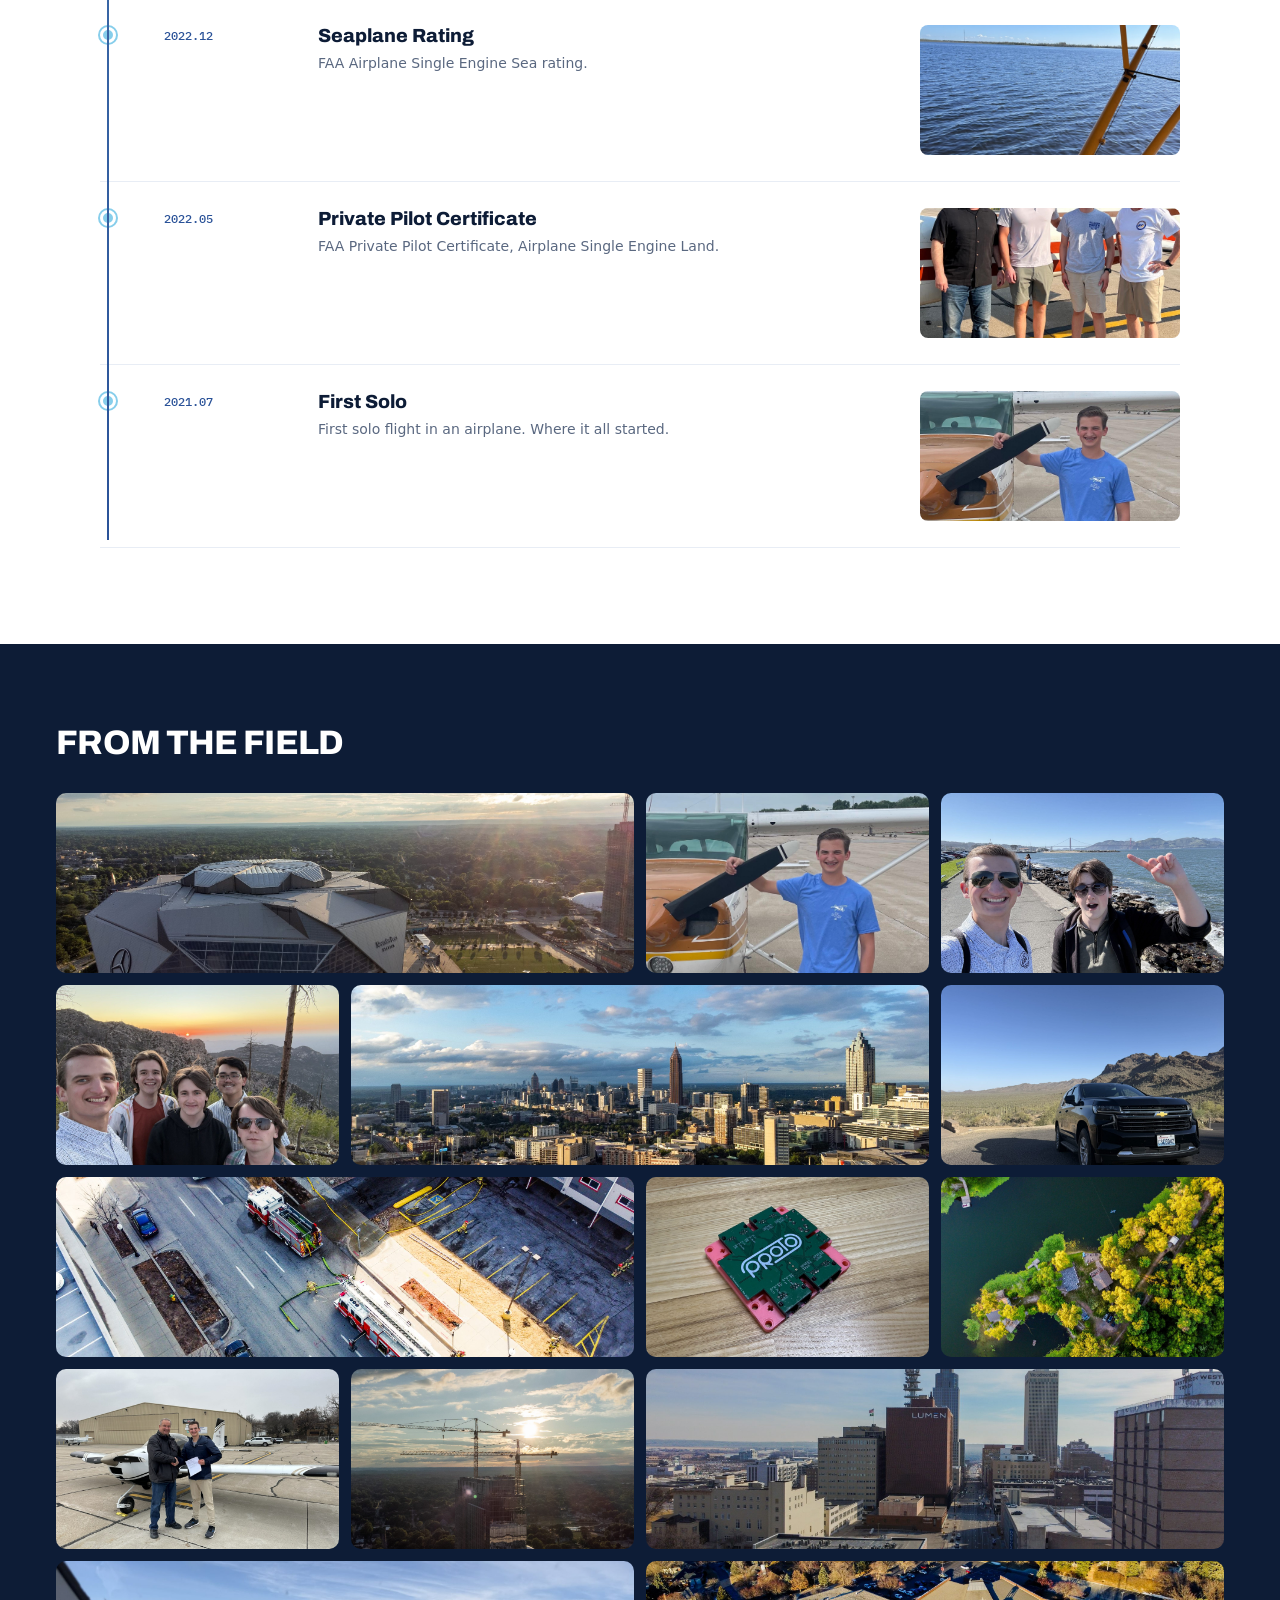
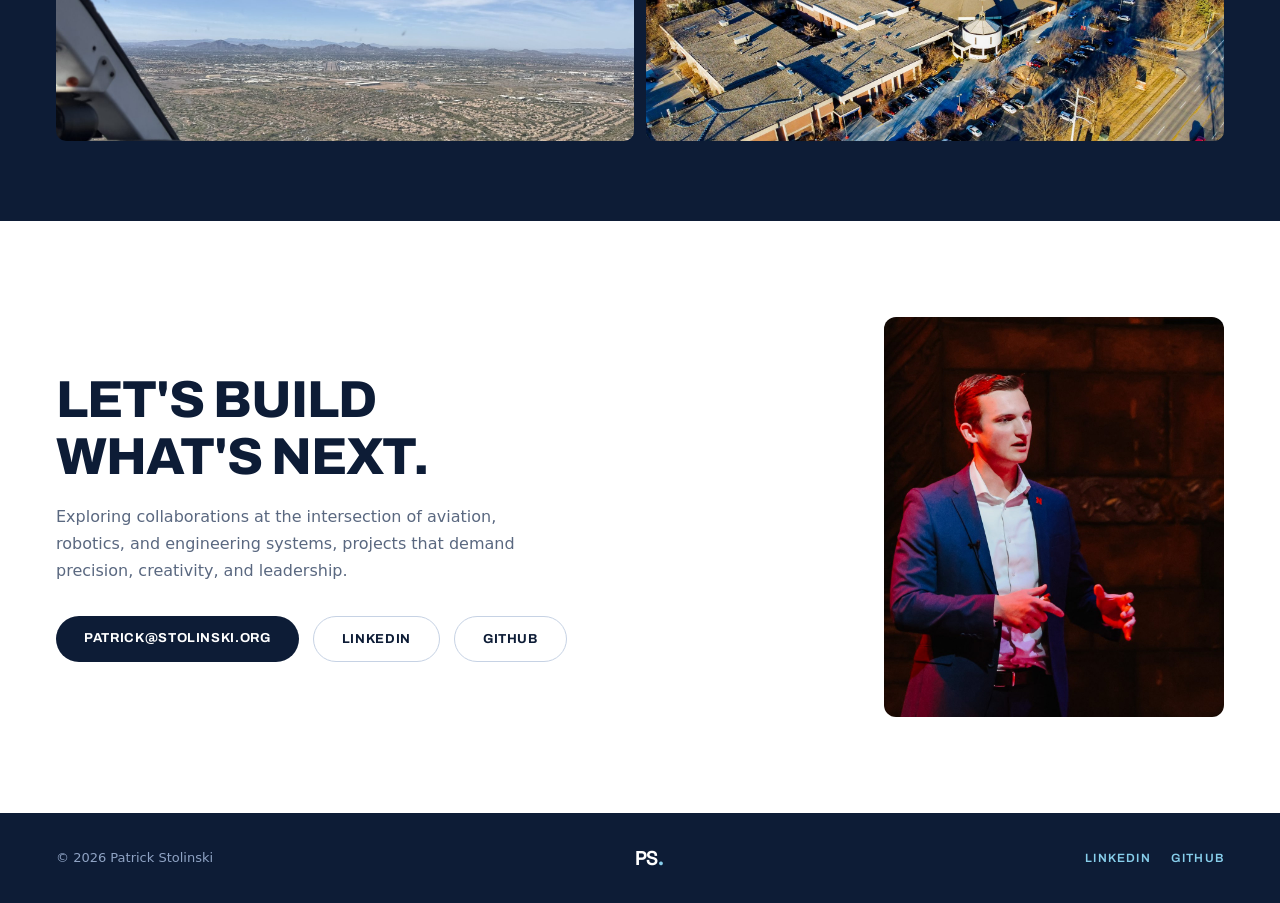
==== commit d350051d: "data: flight log — CFII earned August 2026 Adds the Certified Flight Instructor – Instrument entry a" ====
--- a/index.html
+++ b/index.html
@@ -123,13 +123,13 @@
   <!-- kpis:end -->
 
   <!-- WORK -->
+  <!-- work:begin (generated from data/work.json — run `node tools/apply-content.js`; do not hand-edit) -->
   <section id="work" class="section section-white">
     <div class="section-head">
       <h2 class="section-title">BY DESIGN: THE WORK</h2>
       <div class="section-tag">SEVEN PROJECTS</div>
     </div>
-    <p class="section-intro">From web platforms to hardware systems: projects that merge creativity, discipline, and
-      measurable impact.</p>
+    <p class="section-intro">From web platforms to hardware systems: projects that merge creativity, discipline, and measurable impact.</p>
 
     <div class="work-grid">
       <a href="journal.html#proto" class="tile tile-featured">
@@ -137,11 +137,8 @@
         <div class="tile-shade"></div>
         <div class="tile-caption">
           <div class="tile-title">PROTO ROBOTICS</div>
-          <div class="tile-desc">Making real engineering feel like an adventure for elementary-age kids: a
-            LEGO-compatible robotics kit on our own RP2040 controller, the story-driven "Star Lantern" curriculum, and
-            Finn, a privacy-first AI coding tutor.</div>
-          <div class="tile-chips"><span class="mono-chip">ROBOTICS KITS</span><span
-              class="mono-chip">CURRICULUM</span><span class="mono-chip">AI TUTOR</span></div>
+          <div class="tile-desc">Making real engineering feel like an adventure for elementary-age kids: a LEGO-compatible robotics kit on our own RP2040 controller, the story-driven &quot;Star Lantern&quot; curriculum, and Finn, a privacy-first AI coding tutor.</div>
+          <div class="tile-chips"><span class="mono-chip">ROBOTICS KITS</span><span class="mono-chip">CURRICULUM</span><span class="mono-chip">AI TUTOR</span></div>
         </div>
       </a>
       <a href="journal.html#proto" class="tile">
@@ -173,8 +170,7 @@
         <div class="tile-shade"></div>
         <div class="tile-caption">
           <div class="tile-title">TANGO MIKE AVIATION</div>
-          <div class="tile-desc">Managing Director for aircraft marketing, brokering, closeout &amp; acquisitions.
-          </div>
+          <div class="tile-desc">Managing Director for aircraft marketing, brokering, closeout &amp; acquisitions.</div>
         </div>
       </div>
       <div class="tile">
@@ -194,17 +190,16 @@
         </div>
       </div>
       <div class="tile tile-wide">
-        <img src="img/proto-kids.jpg" alt="Kids building with PROTO kits" style="object-position:50% 35%"
-          loading="lazy">
+        <img src="img/proto-kids.jpg" alt="Kids building with PROTO kits" style="object-position:50% 35%" loading="lazy">
         <div class="tile-shade"></div>
         <div class="tile-caption">
           <div class="tile-title">THE PROTO PLATFORM</div>
-          <div class="tile-desc">Learning platform, e-commerce &amp; fulfillment, and PROTO Connect ops. A full stack
-            built in-house.</div>
-        </div>
-      </div>
-    </div>
-  </section>
+          <div class="tile-desc">Learning platform, e-commerce &amp; fulfillment, and PROTO Connect ops. A full stack built in-house.</div>
+        </div>
+      </div>
+    </div>
+  </section>
+  <!-- work:end -->
 
   <!-- BRANDS -->
   <section class="brands">
@@ -237,24 +232,21 @@
   </section>
 
   <!-- RECENT HIGHLIGHTS -->
+  <!-- highlights:begin (generated from data/highlights.json — run `node tools/apply-content.js`; do not hand-edit) -->
   <section class="section section-light">
     <div class="section-head">
       <h2 class="section-title">RECENT HIGHLIGHTS</h2>
       <div class="section-tag">SPRING 2026</div>
     </div>
-    <p class="section-intro">A season of validation for PROTO: from national competition to real investment, and
-      conversations with the people shaping AI and education.</p>
+    <p class="section-intro">A season of validation for PROTO: from national competition to real investment, and conversations with the people shaping AI and education.</p>
 
     <div class="highlights-grid">
       <a href="journal.html#raikes" class="card">
-        <img src="img/raikes-startup-studio.jpg" alt="PROTO selected for Raikes Startup Studio"
-          style="object-position:50% 20%" loading="lazy">
+        <img src="img/raikes-startup-studio.jpg" alt="PROTO selected for Raikes Startup Studio" style="object-position:50% 20%" loading="lazy">
         <div class="card-body">
           <div class="card-kicker">RAIKES SCHOOL STARTUP STUDIO + INVEST NEBRASKA</div>
           <div class="card-title">A $100K vote of confidence in PROTO</div>
-          <div class="card-text">PROTO earned a spot in the Jeffrey S. Raikes School's Startup Studio for 2026–27 and a
-            $100K investment from Invest Nebraska. It's validation that robotics kits empowering the next generation
-            of K-12 students matter, and the work is just getting started.</div>
+          <div class="card-text">PROTO earned a spot in the Jeffrey S. Raikes School's Startup Studio for 2026–27 and a $100K investment from Invest Nebraska. It's validation that robotics kits empowering the next generation of K-12 students matter, and the work is just getting started.</div>
         </div>
       </a>
       <a href="journal.html#hult" class="card">
@@ -262,9 +254,7 @@
         <div class="card-body">
           <div class="card-kicker">HULT PRIZE US NATIONALS, TUCSON, AZ</div>
           <div class="card-title">One of 34 teams out of 15,000</div>
-          <div class="card-text">With Victor Chan and Carston Wiebe, we represented UNL at the Hult Prize Nationals at
-            the University of Arizona, one of the first two Nebraska teams ever to compete. Competing against startups
-            from across the country sharpened our mission, our goals, and our priorities.</div>
+          <div class="card-text">With Victor Chan and Carston Wiebe, we represented UNL at the Hult Prize Nationals at the University of Arizona, one of the first two Nebraska teams ever to compete. Competing against startups from across the country sharpened our mission, our goals, and our priorities.</div>
         </div>
       </a>
       <a href="journal.html#nueva" class="card">
@@ -272,35 +262,43 @@
         <div class="card-body">
           <div class="card-kicker">INNOVATIVE LEARNING CONFERENCE, THE NUEVA SCHOOL, SF</div>
           <div class="card-title">Hearing the problem we're solving, firsthand</div>
-          <div class="card-text">Conversations with leaders from Apple, Meta, Visa, and Stanford's Human-Centered AI
-            Institute, and educators from across the country, confirmed it: teachers are under-resourced for the AI
-            era, a real gap is opening in K-12 STEM tools, and that's exactly the problem PROTO exists to solve.</div>
+          <div class="card-text">Conversations with leaders from Apple, Meta, Visa, and Stanford's Human-Centered AI Institute, and educators from across the country, confirmed it: teachers are under-resourced for the AI era, a real gap is opening in K-12 STEM tools, and that's exactly the problem PROTO exists to solve.</div>
         </div>
       </a>
       <a href="journal.html#award" class="card">
-        <img src="img/student-entrepreneur.jpg" alt="UNL Center for Entrepreneurship awards"
-          style="object-position:50% 15%" loading="lazy">
+        <img src="img/student-entrepreneur.jpg" alt="UNL Center for Entrepreneurship awards" style="object-position:50% 15%" loading="lazy">
         <div class="card-body">
           <div class="card-kicker">UNL CENTER FOR ENTREPRENEURSHIP</div>
           <div class="card-title">Student Entrepreneur Award</div>
-          <div class="card-text">Recognized as the Student Entrepreneur Award winner, robotics engineering major,
-            PROTO, University of Nebraska-Lincoln College of Engineering. An honor shared with the whole team that
-            shows up every day.</div>
+          <div class="card-text">Recognized as the Student Entrepreneur Award winner, robotics engineering major, PROTO, University of Nebraska-Lincoln College of Engineering. An honor shared with the whole team that shows up every day.</div>
         </div>
       </a>
     </div>
   </section>
+  <!-- highlights:end -->
 
   <!-- FLIGHT LOG -->
+  <!-- flight-log:begin (generated from data/flight-log.json — run `node tools/apply-content.js`; do not hand-edit) -->
   <section id="flight" class="section section-white">
     <div class="section-head">
       <h2 class="section-title">THE FLIGHT LOG</h2>
       <div class="section-tag">2021 – PRESENT</div>
     </div>
-    <p class="section-intro">First solo to CFI in 42 months, with internships in airfield design, UAS survey, and
-      business aviation along the way.</p>
+    <p class="section-intro">First solo to CFI in 42 months, with internships in airfield design, UAS survey, and business aviation along the way.</p>
 
     <div class="log">
+      <div class="log-row">
+        <div class="log-dot dot-mid"></div>
+        <div class="log-date">2026.08</div>
+        <div class="log-main">
+          <div class="log-title-row">
+            <div class="log-title">Certified Flight Instructor – Instrument</div>
+            <div class="log-org">CFII</div>
+          </div>
+          <div class="log-text">Earned the FAA Flight Instructor Instrument rating, the privilege of teaching pilots to fly by reference to instruments alone.</div>
+        </div>
+        <img src="img/g1000-blocker.jpg" alt="Certified Flight Instructor – Instrument" class="log-img" loading="lazy">
+      </div>
       <div class="log-row">
         <div class="log-dot dot-navy"></div>
         <div class="log-date">2026.06</div>
@@ -309,8 +307,7 @@
             <div class="log-title">Soloed My First Three Students</div>
             <div class="log-org">CFI</div>
           </div>
-          <div class="log-text">Three primary students sent on their first solo flights in a single month, each within
-            10 hours of my instruction. One of my top milestones.</div>
+          <div class="log-text">Three primary students sent on their first solo flights in a single month, each within 10 hours of my instruction. One of my top milestones.</div>
         </div>
         <img src="img/final-approach.jpg" alt="Soloed My First Three Students" class="log-img" loading="lazy">
       </div>
@@ -322,8 +319,7 @@
             <div class="log-title">Hult Prize US Nationals</div>
             <div class="log-org">PROTO</div>
           </div>
-          <div class="log-text">One of 34 teams from 15,000 worldwide, and one of the first two Nebraska teams ever,
-            competing at the University of Arizona, April 17-18.</div>
+          <div class="log-text">One of 34 teams from 15,000 worldwide, and one of the first two Nebraska teams ever, competing at the University of Arizona, April 17-18.</div>
         </div>
         <img src="img/tucson-team.jpg" alt="Hult Prize US Nationals" class="log-img" loading="lazy">
       </div>
@@ -335,8 +331,7 @@
             <div class="log-title">Student Entrepreneur Award</div>
             <div class="log-org">UNL</div>
           </div>
-          <div class="log-text">UNL Center for Entrepreneurship Student Entrepreneur Award, robotics engineering
-            major, PROTO, College of Engineering.</div>
+          <div class="log-text">UNL Center for Entrepreneurship Student Entrepreneur Award, robotics engineering major, PROTO, College of Engineering.</div>
         </div>
         <img src="img/student-entrepreneur.jpg" alt="Student Entrepreneur Award" class="log-img" loading="lazy">
       </div>
@@ -348,11 +343,9 @@
             <div class="log-title">Raikes Startup Studio + $100K Investment</div>
             <div class="log-org">PROTO</div>
           </div>
-          <div class="log-text">PROTO earned a spot in the Raikes School Startup Studio for 2026-27 and a $100K
-            investment from Invest Nebraska.</div>
-        </div>
-        <img src="img/raikes-startup-studio.jpg" alt="Raikes Startup Studio + $100K Investment" class="log-img"
-          loading="lazy">
+          <div class="log-text">PROTO earned a spot in the Raikes School Startup Studio for 2026-27 and a $100K investment from Invest Nebraska.</div>
+        </div>
+        <img src="img/raikes-startup-studio.jpg" alt="Raikes Startup Studio + $100K Investment" class="log-img" loading="lazy">
       </div>
       <div class="log-row">
         <div class="log-dot dot-mid"></div>
@@ -362,8 +355,7 @@
             <div class="log-title">Innovative Learning Conference</div>
             <div class="log-org">THE NUEVA SCHOOL</div>
           </div>
-          <div class="log-text">San Francisco with the Nebraska Center for Entrepreneurship, learning from leaders at
-            Apple, Meta, Visa, and Stanford HAI, plus a visit with Stanford engineering students.</div>
+          <div class="log-text">San Francisco with the Nebraska Center for Entrepreneurship, learning from leaders at Apple, Meta, Visa, and Stanford HAI, plus a visit with Stanford engineering students.</div>
         </div>
         <img src="img/sfo-stanford.jpg" alt="Innovative Learning Conference" class="log-img" loading="lazy">
       </div>
@@ -375,10 +367,9 @@
             <div class="log-title">Managing Director</div>
             <div class="log-org">TANGO MIKE AVIATION</div>
           </div>
-          <div class="log-text">Leading aircraft marketing, brokering, closeout, and acquisitions for a brokerage team
-            with over 50 years of combined experience, evolved from building their web platform.</div>
-        </div>
-        <img src="img/aircraft-sales.jpg" alt="Managing Director, Tango Mike Aviation" class="log-img" loading="lazy">
+          <div class="log-text">Leading aircraft marketing, brokering, closeout, and acquisitions for a brokerage team with over 50 years of combined experience, evolved from building their web platform.</div>
+        </div>
+        <img src="img/aircraft-sales.jpg" alt="Managing Director" class="log-img" loading="lazy">
       </div>
       <div class="log-row">
         <div class="log-dot dot-navy"></div>
@@ -388,8 +379,7 @@
             <div class="log-title">Flight Technical Programs Intern</div>
             <div class="log-org">NETJETS</div>
           </div>
-          <div class="log-text">Designed and validated instrument procedures in business-jet simulators; built digital
-            ops tooling for flight technical teams.</div>
+          <div class="log-text">Designed and validated instrument procedures in business-jet simulators; built digital ops tooling for flight technical teams.</div>
         </div>
         <img src="img/netjets_exp.JPEG" alt="Flight Technical Programs Intern" class="log-img" loading="lazy">
       </div>
@@ -401,8 +391,7 @@
             <div class="log-title">Civil Air Patrol Instructor Pilot</div>
             <div class="log-org">CAP</div>
           </div>
-          <div class="log-text">Instructing CAP aircrew toward Air Force Assigned Missions in Cessna 182 &amp; 172
-            aircraft.</div>
+          <div class="log-text">Instructing CAP aircrew toward Air Force Assigned Missions in Cessna 182 &amp; 172 aircraft.</div>
         </div>
         <img src="img/cap.JPEG" alt="Civil Air Patrol Instructor Pilot" class="log-img" loading="lazy">
       </div>
@@ -413,8 +402,7 @@
           <div class="log-title-row">
             <div class="log-title">Certified Flight Instructor</div>
           </div>
-          <div class="log-text">Earned the FAA Flight Instructor Certificate, the privilege of teaching people how to
-            fly.</div>
+          <div class="log-text">Earned the FAA Flight Instructor Certificate, the privilege of teaching people how to fly.</div>
         </div>
         <img src="img/cfi.JPEG" alt="Certified Flight Instructor" class="log-img" loading="lazy">
       </div>
@@ -448,8 +436,7 @@
             <div class="log-title">Airfield Design Intern</div>
             <div class="log-org">HDR, INC.</div>
           </div>
-          <div class="log-text">Supported DOD and FAA airfield programs; streamlined CAD workflows across civil design
-            disciplines.</div>
+          <div class="log-text">Supported DOD and FAA airfield programs; streamlined CAD workflows across civil design disciplines.</div>
         </div>
         <img src="img/hdr_exp1.jpeg" alt="Airfield Design Intern" class="log-img" loading="lazy">
       </div>
@@ -461,8 +448,7 @@
             <div class="log-title">Founded PROTO Robotics</div>
             <div class="log-org">PROTO</div>
           </div>
-          <div class="log-text">President &amp; CEO, leading a 40-member student team across hardware, software,
-            curriculum, design, and outreach to make engineering an adventure for elementary-age kids.</div>
+          <div class="log-text">President &amp; CEO, leading a 40-member student team across hardware, software, curriculum, design, and outreach to make engineering an adventure for elementary-age kids.</div>
         </div>
         <img src="img/prototeam.jpeg" alt="Founded PROTO Robotics" class="log-img" loading="lazy">
       </div>
@@ -485,8 +471,7 @@
             <div class="log-title">UAS / Survey Intern</div>
             <div class="log-org">TD2, INC.</div>
           </div>
-          <div class="log-text">LiDAR and photogrammetry missions for infrastructure projects; survey-grade
-            deliverables from field to office.</div>
+          <div class="log-text">LiDAR and photogrammetry missions for infrastructure projects; survey-grade deliverables from field to office.</div>
         </div>
         <img src="img/td2_exp1.jpg" alt="UAS / Survey Intern" class="log-img" loading="lazy">
       </div>
@@ -525,8 +510,10 @@
       </div>
     </div>
   </section>
+  <!-- flight-log:end -->
 
   <!-- GALLERY -->
+  <!-- gallery:begin (generated from data/gallery.json — run `node tools/apply-content.js`; do not hand-edit) -->
   <section class="gallery">
     <h2 class="gallery-title">FROM THE FIELD</h2>
     <div class="gallery-grid">
@@ -658,6 +645,7 @@
       </div>
     </div>
   </section>
+  <!-- gallery:end -->
 
   <!-- LIGHTBOX -->
   <div class="lightbox" id="lightbox" hidden>
